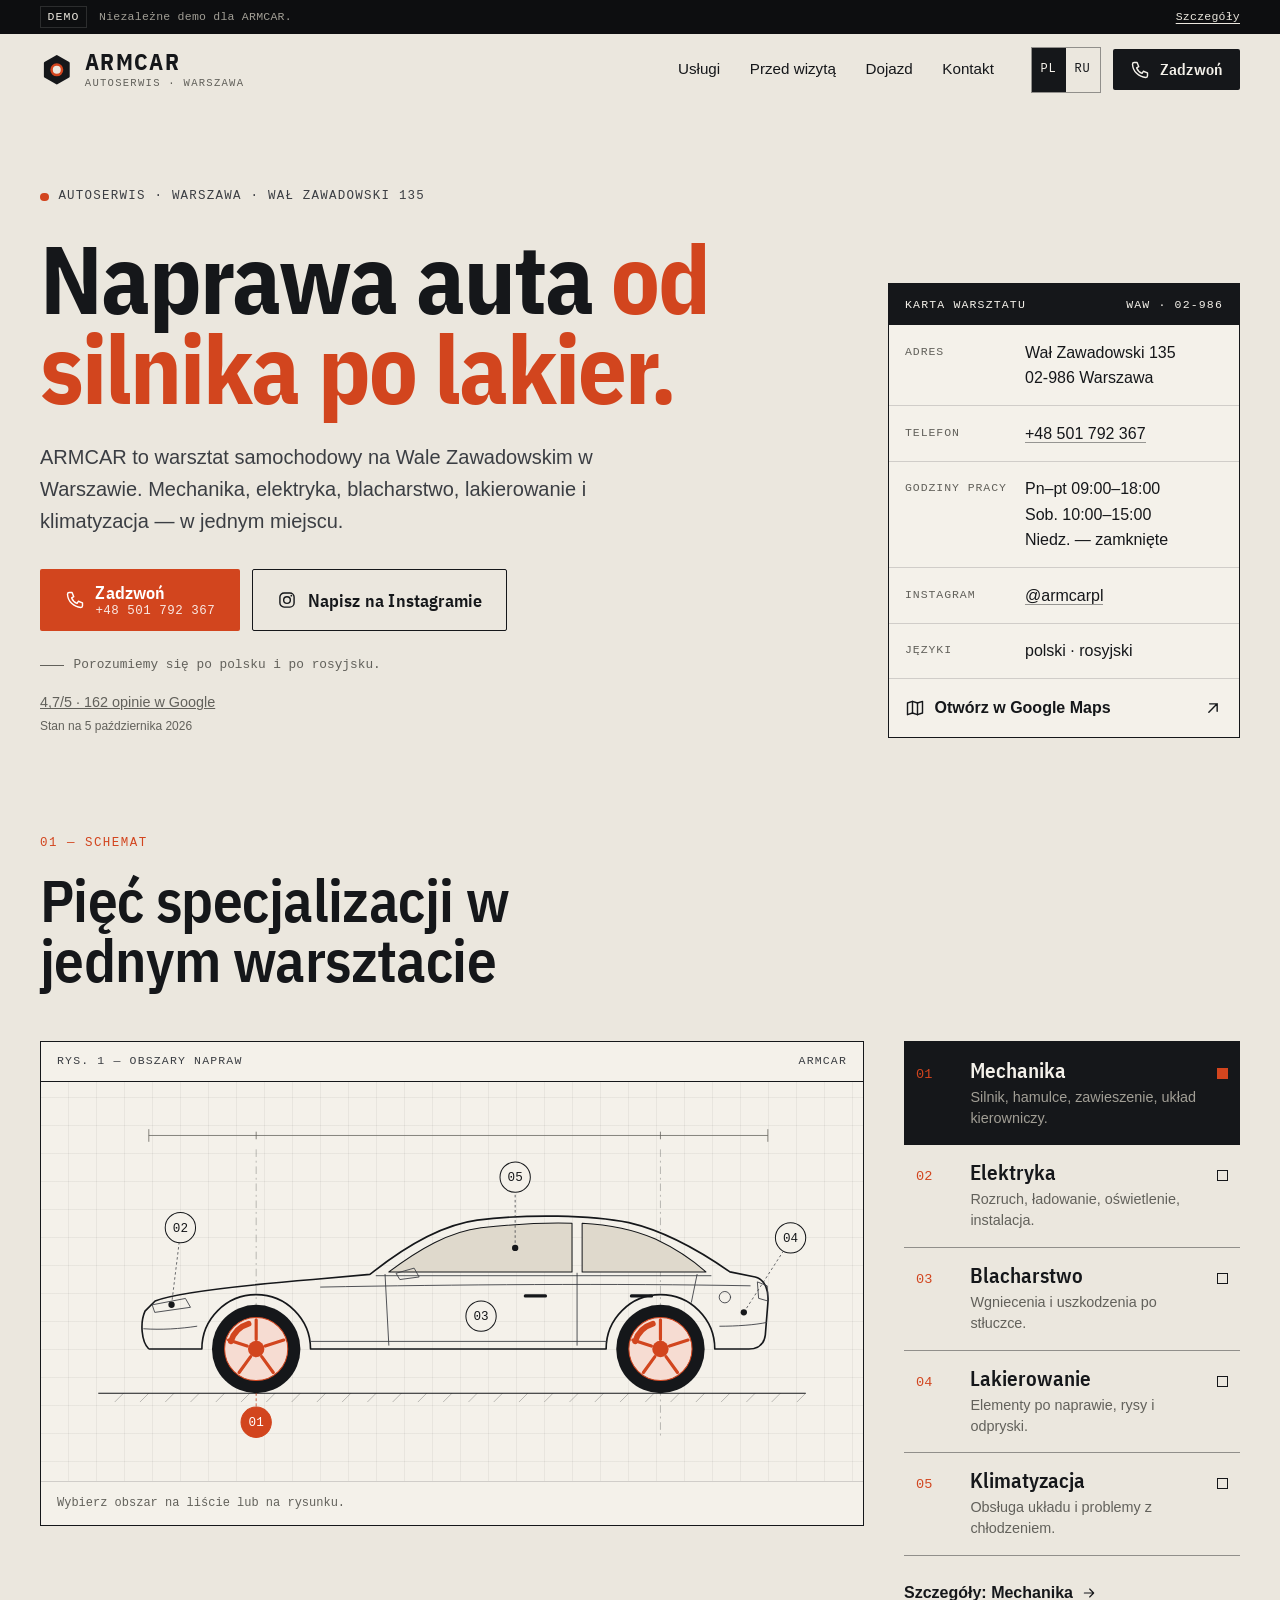
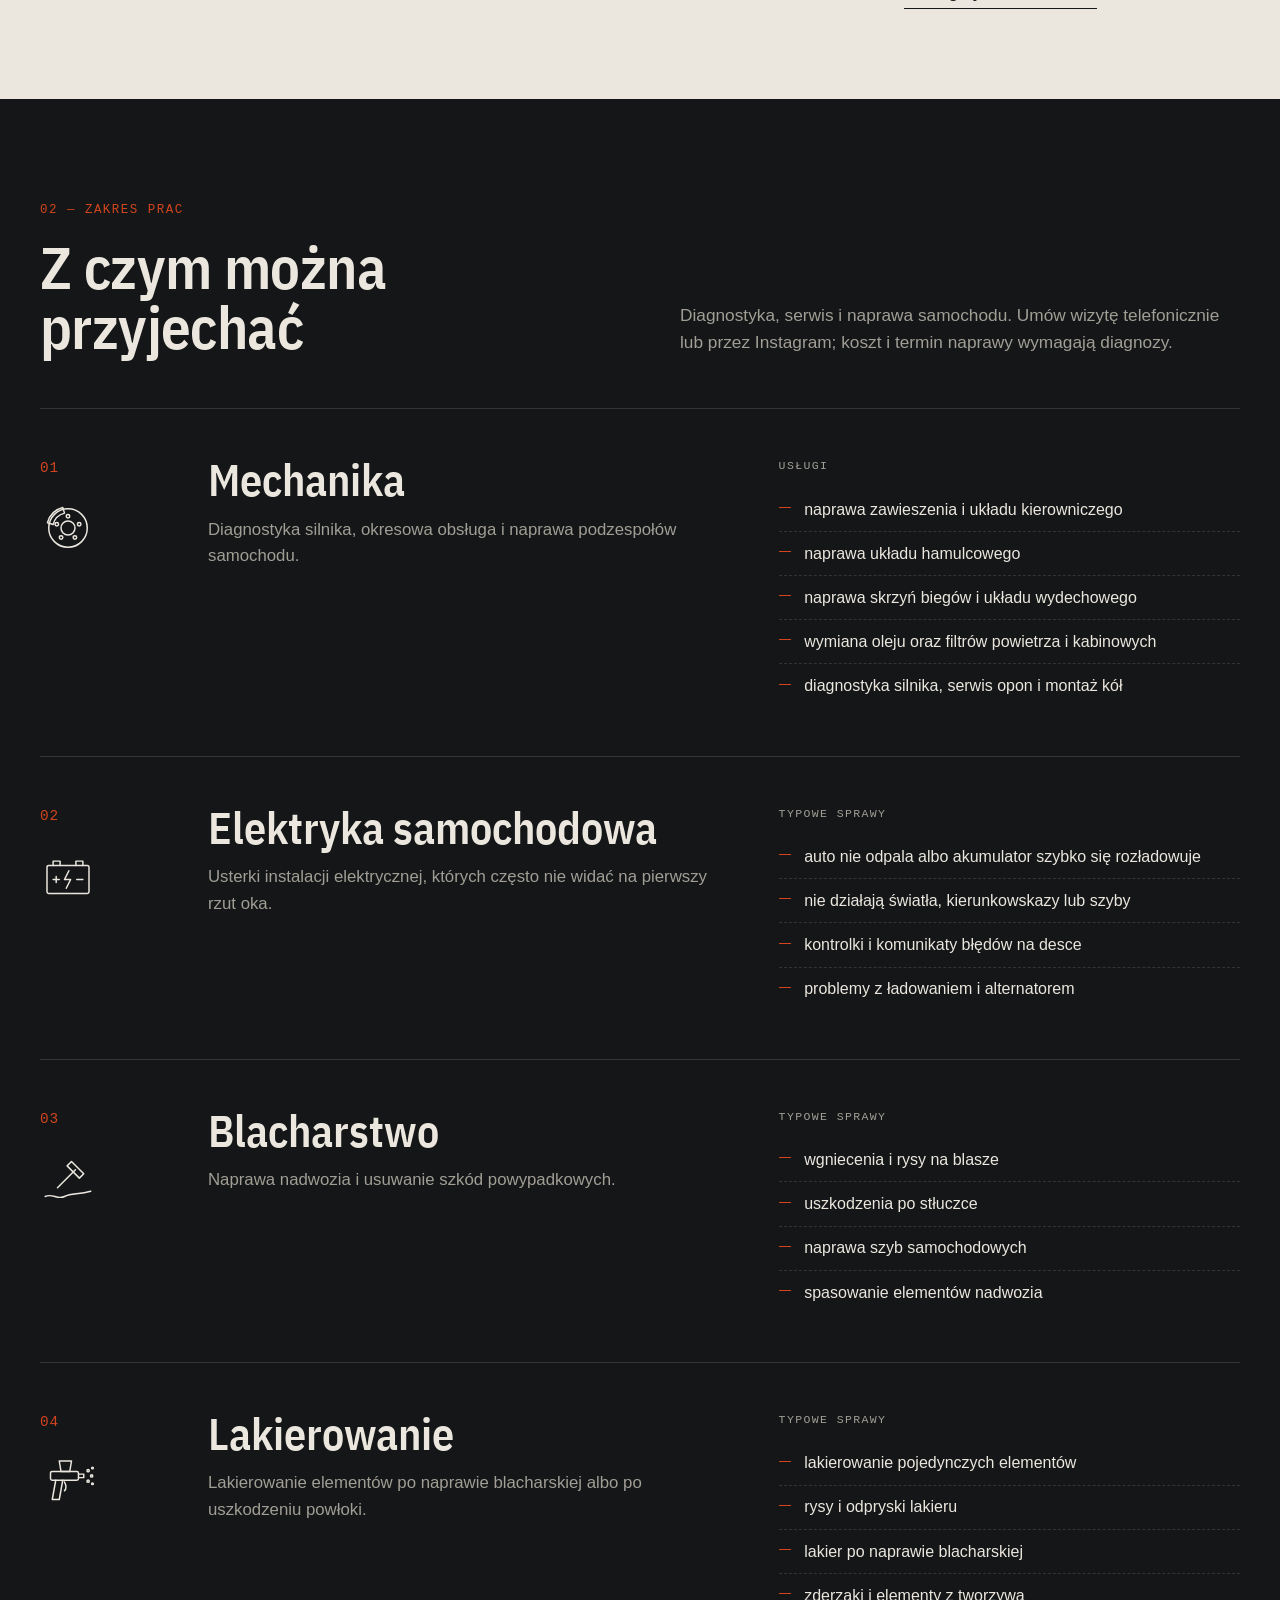
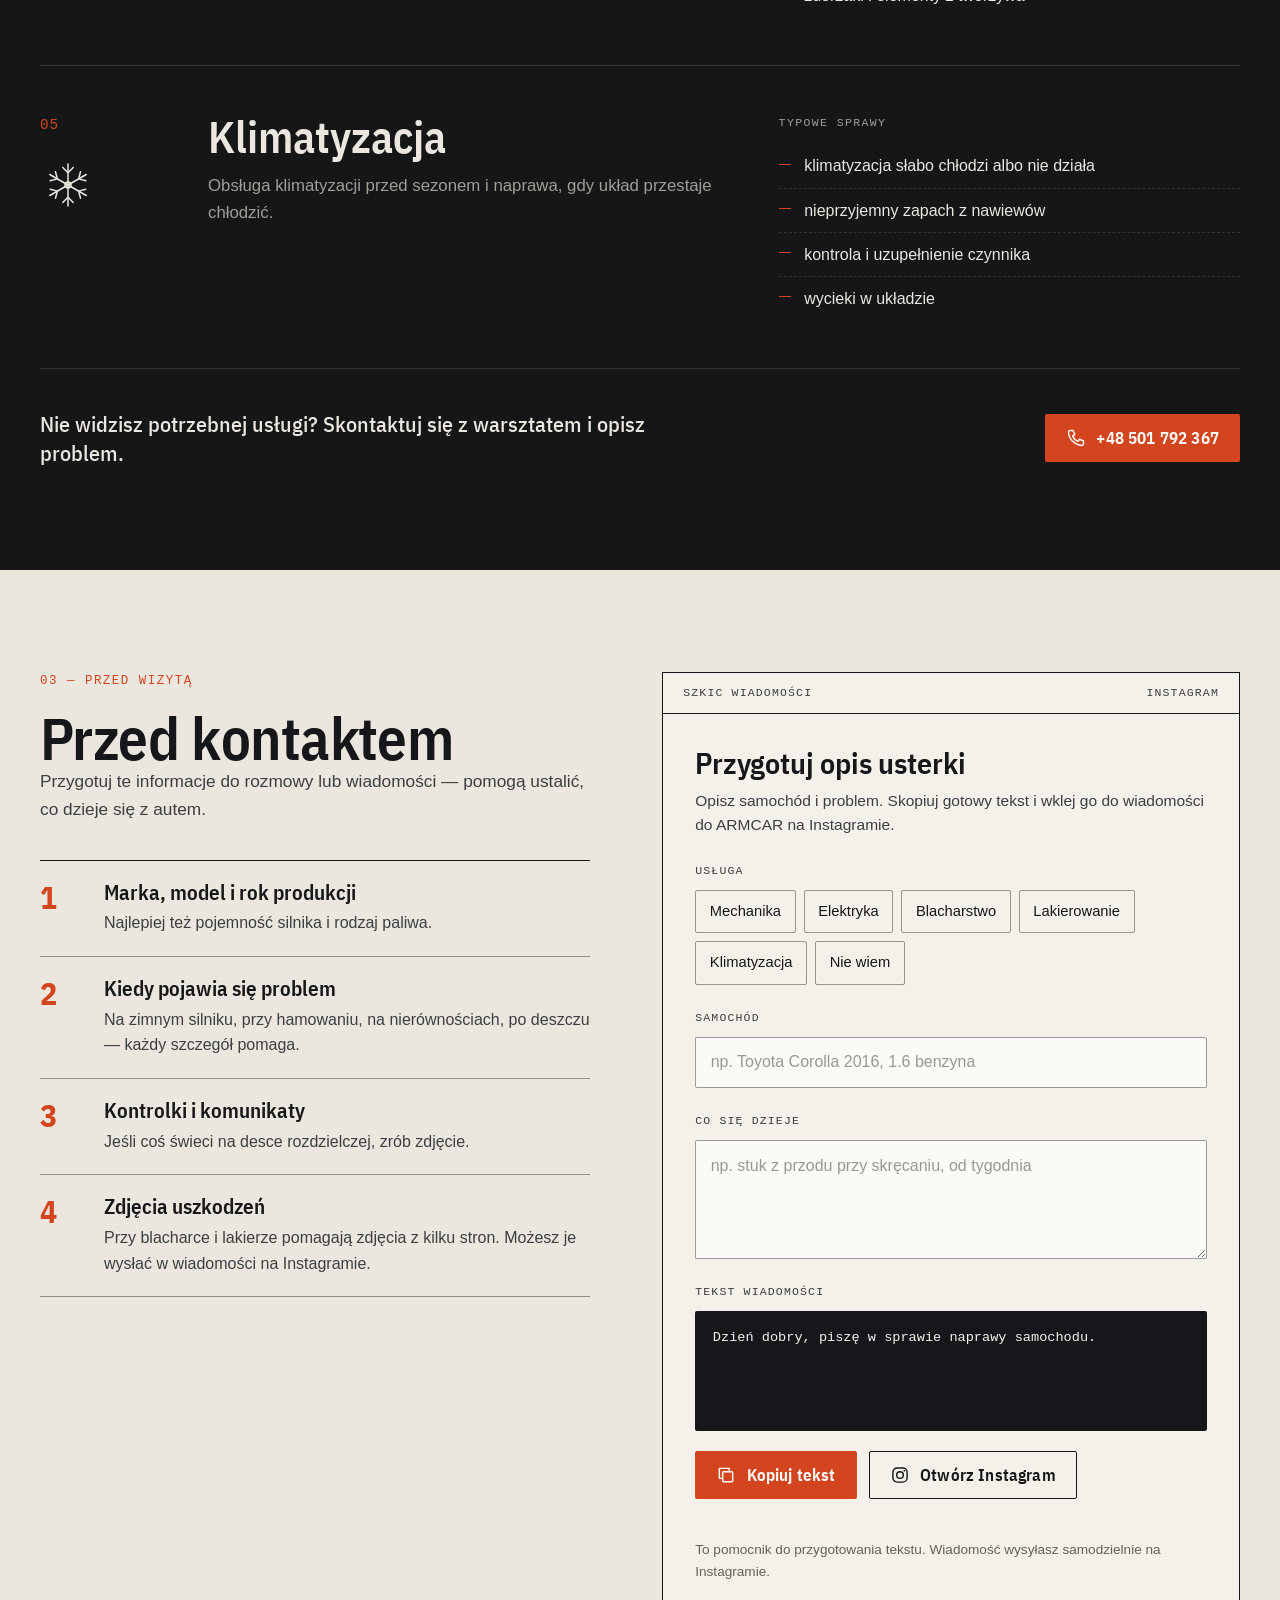
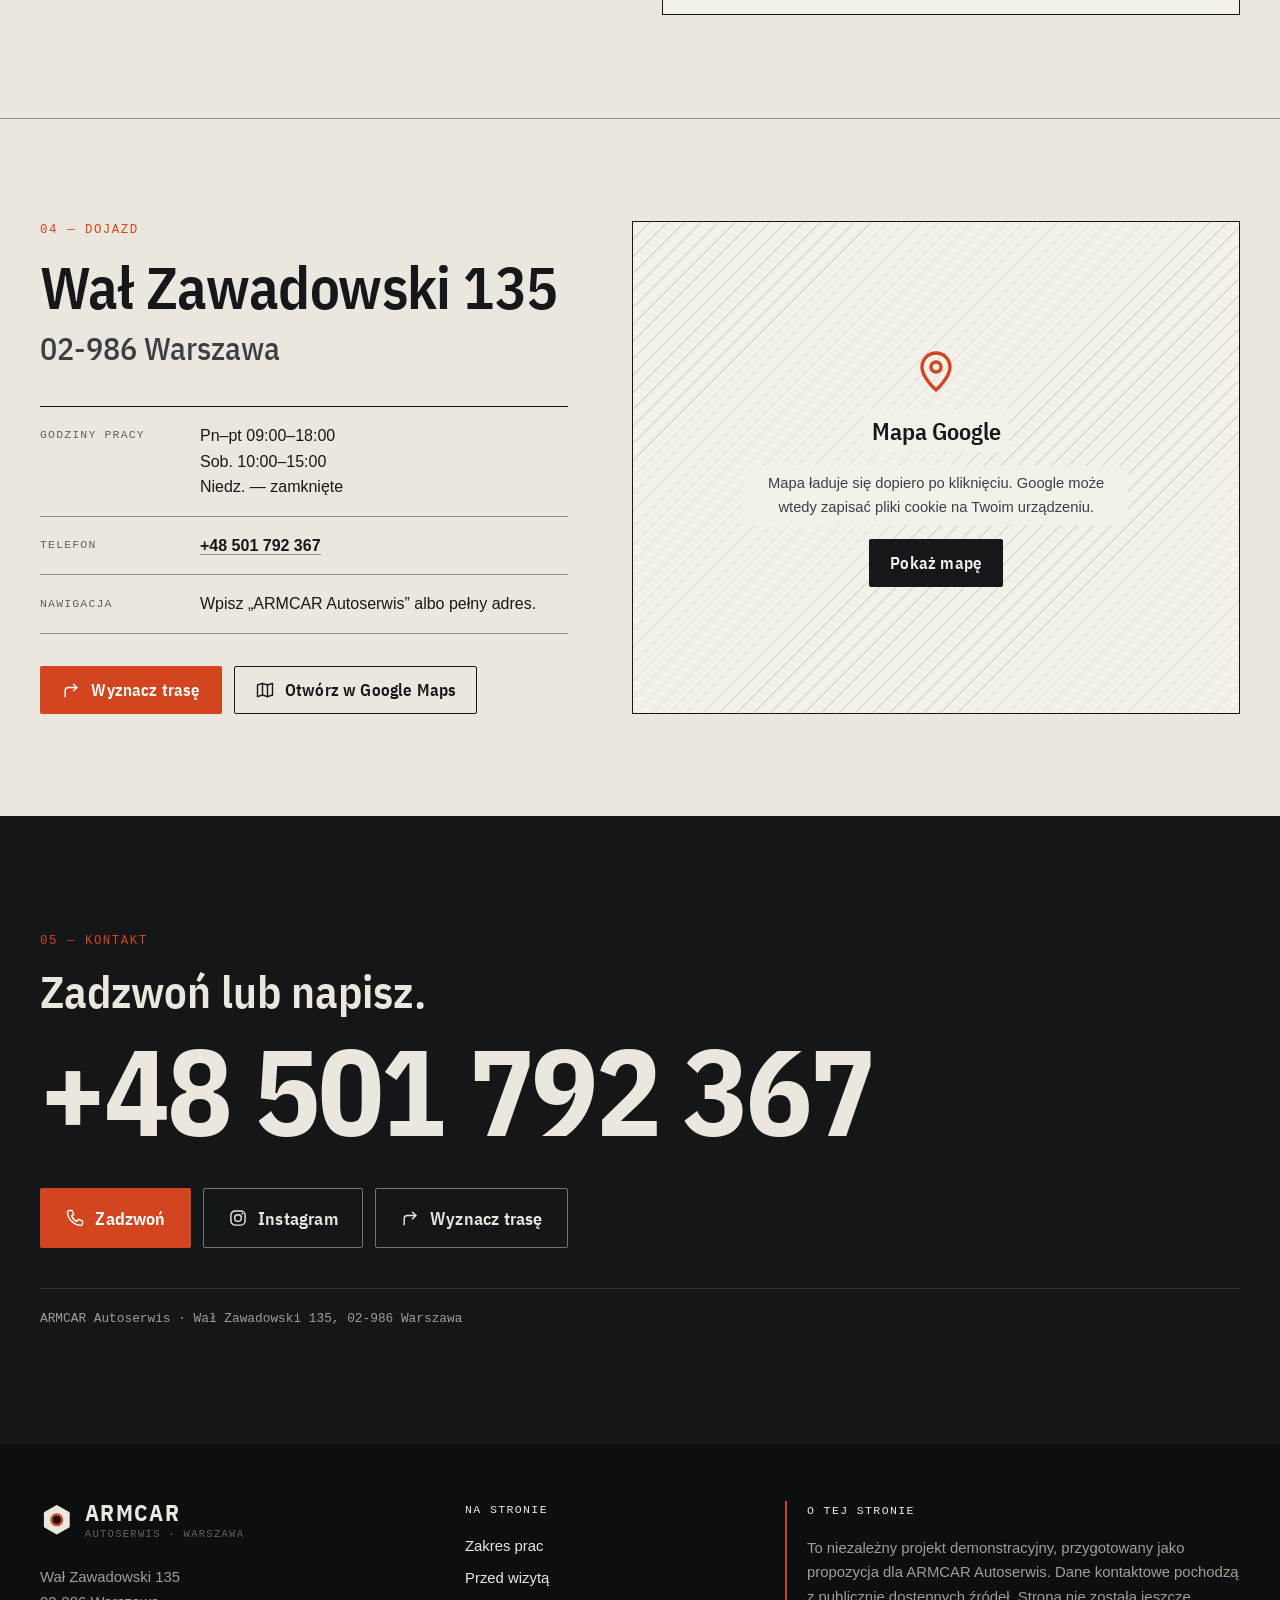
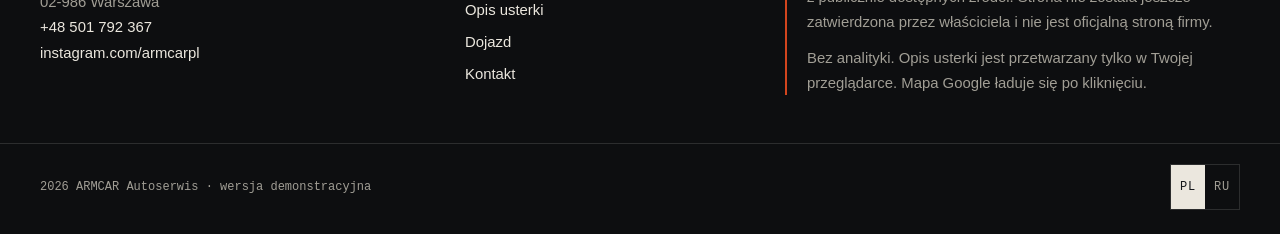
==== index.html @ 7ff4144e "Build reviewed Polish and Russian ARMCAR demo" ====
<!doctype html>
<html lang="pl">
<head>
  <meta charset="utf-8">
  <meta name="viewport" content="width=device-width, initial-scale=1, viewport-fit=cover">
  <title>ARMCAR Autoserwis Warszawa — mechanika, elektryka, blacharstwo, lakierowanie, klimatyzacja</title>
  <meta name="description" content="ARMCAR Autoserwis, Wał Zawadowski 135, 02-986 Warszawa. Mechanika, elektryka samochodowa, blacharstwo, lakierowanie i klimatyzacja. Tel. +48 501 792 367.">
  <meta name="robots" content="noindex, nofollow">
  <meta name="theme-color" content="#141618">
  <meta property="og:type" content="website">
  <meta property="og:locale" content="pl_PL">
  <meta property="og:locale:alternate" content="ru_RU">
  <meta property="og:title" content="ARMCAR Autoserwis — Warszawa, Wał Zawadowski 135">
  <meta property="og:description" content="Mechanika, elektryka, blacharstwo, lakierowanie i klimatyzacja w jednym warsztacie.">
  <link rel="icon" href="assets/img/favicon.svg" type="image/svg+xml">
  <link rel="stylesheet" href="assets/css/fonts.css">
  <link rel="stylesheet" href="assets/css/styles.css">
  <script type="application/ld+json">
  {
    "@context": "https://schema.org",
    "@type": "AutoRepair",
    "name": "ARMCAR Autoserwis",
    "telephone": "+48501792367",
    "address": {
        "@type": "PostalAddress",
        "streetAddress": "Wał Zawadowski 135",
        "postalCode": "02-986",
        "addressLocality": "Warszawa",
        "addressCountry": "PL"
    },
    "hasMap": "https://www.google.com/maps/search/?api=1&query=ARMCAR%20Autoserwis&query_place_id=ChIJrZZSLTnTHkcRetHvms2TYNY",
    "sameAs": [
        "https://www.instagram.com/armcarpl/"
    ],
    "openingHoursSpecification": [
        {
            "@type": "OpeningHoursSpecification",
            "dayOfWeek": [
                "Monday",
                "Tuesday",
                "Wednesday",
                "Thursday",
                "Friday"
            ],
            "opens": "09:00",
            "closes": "18:00"
        },
        {
            "@type": "OpeningHoursSpecification",
            "dayOfWeek": "Saturday",
            "opens": "10:00",
            "closes": "15:00"
        }
    ],
    "geo": {
        "@type": "GeoCoordinates",
        "latitude": 52.1804756,
        "longitude": 21.1117846
    }
}
  </script>
  <script src="assets/js/main.js" defer></script>
</head>
<body>
  <svg class="sprite" aria-hidden="true" focusable="false" xmlns="http://www.w3.org/2000/svg">
    <symbol id="i-phone" viewBox="0 0 24 24"><path d="M5 3h3.5l2 5-2.5 1.5a11 11 0 0 0 6.5 6.5l1.5-2.5 5 2V19a2 2 0 0 1-2 2A17 17 0 0 1 3 5a2 2 0 0 1 2-2z"/></symbol>
    <symbol id="i-route" viewBox="0 0 24 24"><path d="M5 20v-7a4 4 0 0 1 4-4h10"/><path d="M15 5l4 4-4 4"/></symbol>
    <symbol id="i-pin" viewBox="0 0 24 24"><path d="M12 21s-7-6.2-7-11.5a7 7 0 0 1 14 0C19 14.8 12 21 12 21z"/><circle cx="12" cy="9.5" r="2.5"/></symbol>
    <symbol id="i-map" viewBox="0 0 24 24"><path d="M9 4 3 6v14l6-2 6 2 6-2V4l-6 2-6-2z"/><path d="M9 4v14M15 6v14"/></symbol>
    <symbol id="i-instagram" viewBox="0 0 24 24"><rect x="3.5" y="3.5" width="17" height="17" rx="5"/><circle cx="12" cy="12" r="4"/><circle cx="17.2" cy="6.8" r="1.1" fill="currentColor" stroke="none"/></symbol>
    <symbol id="i-message" viewBox="0 0 24 24"><path d="M4 5h16v11H9l-5 4z"/></symbol>
    <symbol id="i-copy" viewBox="0 0 24 24"><rect x="8" y="8" width="12" height="12" rx="1"/><path d="M16 8V4H4v12h4"/></symbol>
    <symbol id="i-arrow" viewBox="0 0 24 24"><path d="M5 12h14M13 6l6 6-6 6"/></symbol>
    <symbol id="i-external" viewBox="0 0 24 24"><path d="M7 17 17 7M8 7h9v9"/></symbol>
    <symbol id="i-menu" viewBox="0 0 24 24"><path d="M4 7h16M4 12h16M4 17h16"/></symbol>
    <symbol id="i-close" viewBox="0 0 24 24"><path d="M6 6l12 12M18 6 6 18"/></symbol>
    <symbol id="s-mech" viewBox="0 0 64 64"><circle cx="32" cy="32" r="22"/><circle cx="32" cy="32" r="8"/><circle cx="32" cy="18.5" r="2"/><circle cx="44.8" cy="27.8" r="2"/><circle cx="39.9" cy="42.9" r="2"/><circle cx="24.1" cy="42.9" r="2"/><circle cx="19.2" cy="27.8" r="2"/><path d="M8.5 26A24.5 24.5 0 0 1 26 8.5L28 15A18 18 0 0 0 15 28Z"/></symbol>
    <symbol id="s-elec" viewBox="0 0 64 64"><rect x="8" y="20" width="48" height="32" rx="2"/><path d="M15 20v-5h8v5M41 20v-5h8v5"/><path d="M15 36h7M18.5 32.5v7M42 36h7"/><path d="M33 26l-5 10h7l-5 10"/></symbol>
    <symbol id="s-body" viewBox="0 0 64 64"><path d="M6 52c8-4 14 4 22 0s16-2 30-6"/><path d="M36 12l14 14-5 5-14-14z"/><path d="M40.5 21.5 20 42"/></symbol>
    <symbol id="s-paint" viewBox="0 0 64 64"><path d="M22 8h14l-2 12H24z"/><rect x="12" y="20" width="32" height="10" rx="2"/><path d="M44 23h6v4h-6"/><path d="M18 30l-4 22h8l4-22"/><path d="M28 32c2 4 2 8 0 10"/><circle cx="55" cy="19" r="1.3"/><circle cx="59" cy="25" r="1.3"/><circle cx="55" cy="31" r="1.3"/><circle cx="60" cy="16" r="1"/><circle cx="60" cy="34" r="1"/></symbol>
    <symbol id="s-ac" viewBox="0 0 64 64"><path d="M32 8v48M11.2 20l41.6 24M11.2 44l41.6-24"/><path d="M26 12l6 6 6-6M26 52l6-6 6 6"/><path d="M17.7 16.8 19.9 25l-8.2 2.2M46.3 47.2 44.1 39l8.2-2.2M46.3 16.8 44.1 25l8.2 2.2M17.7 47.2 19.9 39l-8.2-2.2"/><circle cx="32" cy="32" r="3.5"/></symbol>
  </svg>

  <a class="skip-link" href="#main">Przejdź do treści</a>

  <div class="demo-bar">
    <div class="container demo-bar__inner">
      <span class="demo-bar__tag">Demo</span>
      <p class="demo-bar__text">Niezależne demo dla ARMCAR.</p>
      <a href="#o-stronie">Szczegóły</a>
    </div>
  </div>

  <header class="site-header" data-header>
    <div class="container site-header__inner">
      <a class="brand" href="#top" aria-label="ARMCAR Autoserwis — początek strony">
        <svg class="brand__mark" viewBox="0 0 32 32" aria-hidden="true"><polygon class="brand__nut" points="16,3 27.3,9.5 27.3,22.5 16,29 4.7,22.5 4.7,9.5"/><circle class="brand__hole" cx="16" cy="16" r="5"/></svg>
        <span class="brand__text">
          <span class="brand__name">ARMCAR</span>
          <span class="brand__sub">Autoserwis · Warszawa</span>
        </span>
      </a>

      <nav class="site-nav" id="site-nav" aria-label="Główna nawigacja" data-menu>
        <ul class="site-nav__list">
          <li><a href="#uslugi">Usługi</a></li>
          <li><a href="#przed-wizyta">Przed wizytą</a></li>
          <li><a href="#dojazd">Dojazd</a></li>
          <li><a href="#kontakt">Kontakt</a></li>
        </ul>
      </nav>

      <div class="site-header__actions">
        <div class="lang" aria-label="Język strony">
          <a href="index.html" lang="pl" aria-current="true">PL</a>
          <a href="ru/index.html" lang="ru" hreflang="ru">RU</a>
        </div>
        <a class="button button--dark button--compact site-header__call" href="tel:+48501792367">
          <svg class="icon" aria-hidden="true"><use href="#i-phone"/></svg>
          Zadzwoń
        </a>
        <button class="menu-toggle" type="button" aria-expanded="false" aria-controls="site-nav" data-menu-toggle>
          <span class="visually-hidden">Menu</span>
          <svg class="icon icon--open" aria-hidden="true"><use href="#i-menu"/></svg>
          <svg class="icon icon--close" aria-hidden="true"><use href="#i-close"/></svg>
        </button>
      </div>
    </div>
  </header>

  <main id="main">
    <section class="hero" id="top" aria-labelledby="hero-title">
      <div class="container hero__grid">
        <div class="hero__intro">
          <p class="eyebrow"><span class="eyebrow__dot"></span>Autoserwis · Warszawa · Wał Zawadowski 135</p>
          <h1 class="hero__title" id="hero-title">Naprawa auta <span class="hero__accent">od silnika po lakier.</span></h1>
          <p class="hero__lead">ARMCAR to warsztat samochodowy na Wale Zawadowskim w Warszawie. Mechanika, elektryka, blacharstwo, lakierowanie i klimatyzacja — w jednym miejscu.</p>
          <div class="hero__actions">
            <a class="button button--primary button--large" href="tel:+48501792367">
              <svg class="icon" aria-hidden="true"><use href="#i-phone"/></svg>
              <span class="button__stack"><span>Zadzwoń</span><span class="button__meta">+48 501 792 367</span></span>
            </a>
            <a class="button button--ghost button--large" href="https://www.instagram.com/armcarpl/" target="_blank" rel="noopener">
              <svg class="icon" aria-hidden="true"><use href="#i-instagram"/></svg>
              Napisz na Instagramie
            </a>
          </div>
          <p class="hero__note">Porozumiemy się po polsku i po rosyjsku.</p>
          <p class="hero__rating"><a href="https://www.google.com/maps/search/?api=1&amp;query=ARMCAR%20Autoserwis&amp;query_place_id=ChIJrZZSLTnTHkcRetHvms2TYNY" target="_blank" rel="noopener">4,7/5 · 162 opinie w Google</a><br><small>Stan na 5 października 2026</small></p>
        </div>

        <aside class="job-card" aria-label="Dane kontaktowe warsztatu">
          <div class="job-card__head"><span>Karta warsztatu</span><span>WAW · 02-986</span></div>
          <dl>
            <div class="job-card__row"><dt>Adres</dt><dd>Wał Zawadowski 135<br>02-986 Warszawa</dd></div>
            <div class="job-card__row"><dt>Telefon</dt><dd><a href="tel:+48501792367">+48 501 792 367</a></dd></div>
            <div class="job-card__row"><dt>Godziny pracy</dt><dd>Pn–pt 09:00–18:00<br>Sob. 10:00–15:00<br>Niedz. — zamknięte</dd></div>
            <div class="job-card__row"><dt>Instagram</dt><dd><a href="https://www.instagram.com/armcarpl/" target="_blank" rel="noopener">@armcarpl</a></dd></div>
            <div class="job-card__row"><dt>Języki</dt><dd>polski · rosyjski</dd></div>
          </dl>
          <a class="job-card__link" href="https://www.google.com/maps/search/?api=1&amp;query=ARMCAR%20Autoserwis&amp;query_place_id=ChIJrZZSLTnTHkcRetHvms2TYNY" target="_blank" rel="noopener">
            <svg class="icon" aria-hidden="true"><use href="#i-map"/></svg>
            Otwórz w Google Maps
            <svg class="icon" aria-hidden="true"><use href="#i-external"/></svg>
          </a>
        </aside>
      </div>
    </section>

    <section class="diagram" id="schemat" aria-labelledby="diagram-title" data-diagram>
      <div class="container">
        <div class="section-head">
          <p class="section-label">01 — Schemat</p>
          <h2 class="section-title" id="diagram-title">Pięć specjalizacji w jednym warsztacie</h2>
        </div>

        <div class="diagram__grid">
          <figure class="diagram__figure">
            <div class="diagram__bar"><span>Rys. 1 — obszary napraw</span><span>ARMCAR</span></div>
            <div class="diagram__canvas">
              <svg class="car" viewBox="0 0 1200 530" role="img" aria-labelledby="car-title car-desc" xmlns="http://www.w3.org/2000/svg">
                <title id="car-title">Schemat samochodu</title>
                <desc id="car-desc">Rysunek techniczny auta z zaznaczonymi obszarami: mechanika, elektryka, blacharstwo, lakierowanie i klimatyzacja.</desc>
                <g aria-hidden="true">
                  <path class="car__dim" d="M120 34H1100M120 24V44M1100 24V44M290 28V40M930 28V40"/>
                  <path class="car__axis" d="M290 56V512M930 56V512"/>
                  <path class="car__ground" d="M40 442H1160"/>
                  <path class="car__hatch" d="M80 442l-14 14M120 442l-14 14M160 442l-14 14M200 442l-14 14M240 442l-14 14M280 442l-14 14M320 442l-14 14M360 442l-14 14M400 442l-14 14M440 442l-14 14M480 442l-14 14M520 442l-14 14M560 442l-14 14M600 442l-14 14M640 442l-14 14M680 442l-14 14M720 442l-14 14M760 442l-14 14M800 442l-14 14M840 442l-14 14M880 442l-14 14M920 442l-14 14M960 442l-14 14M1000 442l-14 14M1040 442l-14 14M1080 442l-14 14M1120 442l-14 14M1160 442l-14 14"/>

                  <path class="car__zone" data-zone="2" d="M120 372C108 360 106 330 114 312L130 296C160 284 260 272 380 262L470 254L494 254L500 366L376 372A86 86 0 0 0 204 372Z"/>
                  <path class="car__zone" data-zone="3" d="M494 254L984 254L978 300A86 86 0 0 0 846 354L844 366L500 366Z"/>
                  <path class="car__zone" data-zone="4" d="M984 254L1040 250L1080 258C1096 262 1102 280 1100 300L1096 350C1094 364 1086 372 1070 372L1016 372A86 86 0 0 0 978 300Z"/>
                  <g class="car__zone" data-zone="5">
                    <path class="car__glass" d="M500 250C548 214 596 186 646 180C700 174 752 172 790 173L790 250Z"/>
                    <path class="car__glass" d="M806 173C846 175 890 184 922 198C956 214 984 234 1002 250L806 250Z"/>
                  </g>

                  <path class="car__body" pathLength="1" d="M120 372C108 360 106 330 114 312L130 296C160 284 260 272 380 262L470 254C520 214 580 176 640 168C720 158 820 160 880 172C940 186 1000 222 1040 250L1080 258C1096 262 1102 280 1100 300L1096 350C1094 364 1086 372 1070 372L1016 372A86 86 0 0 0 844 372L376 372A86 86 0 0 0 204 372Z"/>
                  <path class="car__detail" d="M494 254L500 366M798 252V366M988 254L979 298M392 274C600 270 860 268 1072 272M480 256H1010M376 360H844M112 340C140 342 170 340 196 336M1098 330C1080 334 1050 336 1024 336M126 302L178 292L186 306L130 314ZM1084 266L1099 272L1100 296L1086 292ZM512 252L540 244L548 258L518 262Z"/>
                  <circle class="car__detail" cx="1032" cy="290" r="9"/>
                  <path class="car__handle" d="M716 288H748M884 288H916"/>

                  <g class="car__wheels" data-zone="1">
                    <g transform="translate(290 372)">
                      <circle class="car__tire" r="70"/>
                      <circle class="car__rim" r="50"/>
                      <path class="car__caliper" d="M-40 -12A42 42 0 0 1 -12 -40"/>
                      <path class="car__spokes" d="M0 -15V-46M14.3 -4.6L43.7 -14.2M8.8 12.1L27 37.2M-8.8 12.1L-27 37.2M-14.3 -4.6L-43.7 -14.2"/>
                      <circle class="car__hub" r="13"/>
                    </g>
                    <g transform="translate(930 372)">
                      <circle class="car__tire" r="70"/>
                      <circle class="car__rim" r="50"/>
                      <path class="car__caliper" d="M-40 -12A42 42 0 0 1 -12 -40"/>
                      <path class="car__spokes" d="M0 -15V-46M14.3 -4.6L43.7 -14.2M8.8 12.1L27 37.2M-8.8 12.1L-27 37.2M-14.3 -4.6L-43.7 -14.2"/>
                      <circle class="car__hub" r="13"/>
                    </g>
                  </g>

                  <g class="car__marker" data-zone="1">
                    <path class="car__leader" d="M290 442V464"/>
                    <circle class="car__tag" cx="290" cy="488" r="24"/>
                    <text class="car__tag-text" x="290" y="489" text-anchor="middle" dominant-baseline="middle">01</text>
                  </g>
                  <g class="car__marker" data-zone="2">
                    <path class="car__leader" d="M156 302L168 204"/>
                    <circle class="car__target" cx="156" cy="302" r="5"/>
                    <circle class="car__tag" cx="170" cy="180" r="24"/>
                    <text class="car__tag-text" x="170" y="181" text-anchor="middle" dominant-baseline="middle">02</text>
                  </g>
                  <g class="car__marker" data-zone="3">
                    <circle class="car__tag" cx="646" cy="320" r="24"/>
                    <text class="car__tag-text" x="646" y="321" text-anchor="middle" dominant-baseline="middle">03</text>
                  </g>
                  <g class="car__marker" data-zone="4">
                    <path class="car__leader" d="M1062 314L1124 218"/>
                    <circle class="car__target" cx="1062" cy="314" r="5"/>
                    <circle class="car__tag" cx="1136" cy="196" r="24"/>
                    <text class="car__tag-text" x="1136" y="197" text-anchor="middle" dominant-baseline="middle">04</text>
                  </g>
                  <g class="car__marker" data-zone="5">
                    <path class="car__leader" d="M700 212V124"/>
                    <circle class="car__target" cx="700" cy="212" r="5"/>
                    <circle class="car__tag" cx="700" cy="100" r="24"/>
                    <text class="car__tag-text" x="700" y="101" text-anchor="middle" dominant-baseline="middle">05</text>
                  </g>
                </g>
              </svg>
            </div>
            <figcaption class="diagram__caption">Wybierz obszar na liście lub na rysunku.</figcaption>
          </figure>

          <div class="diagram__side">
            <ul class="legend">
              <li>
                <button class="legend__button" type="button" data-zone-button="1" data-service-id="mechanika" aria-pressed="false">
                  <span class="legend__num">01</span>
                  <span><span class="legend__title">Mechanika</span><span class="legend__desc">Silnik, hamulce, zawieszenie, układ kierowniczy.</span></span>
                  <span class="legend__mark" aria-hidden="true"></span>
                </button>
              </li>
              <li>
                <button class="legend__button" type="button" data-zone-button="2" data-service-id="elektryka" aria-pressed="false">
                  <span class="legend__num">02</span>
                  <span><span class="legend__title">Elektryka</span><span class="legend__desc">Rozruch, ładowanie, oświetlenie, instalacja.</span></span>
                  <span class="legend__mark" aria-hidden="true"></span>
                </button>
              </li>
              <li>
                <button class="legend__button" type="button" data-zone-button="3" data-service-id="blacharstwo" aria-pressed="false">
                  <span class="legend__num">03</span>
                  <span><span class="legend__title">Blacharstwo</span><span class="legend__desc">Wgniecenia i uszkodzenia po stłuczce.</span></span>
                  <span class="legend__mark" aria-hidden="true"></span>
                </button>
              </li>
              <li>
                <button class="legend__button" type="button" data-zone-button="4" data-service-id="lakierowanie" aria-pressed="false">
                  <span class="legend__num">04</span>
                  <span><span class="legend__title">Lakierowanie</span><span class="legend__desc">Elementy po naprawie, rysy i odpryski.</span></span>
                  <span class="legend__mark" aria-hidden="true"></span>
                </button>
              </li>
              <li>
                <button class="legend__button" type="button" data-zone-button="5" data-service-id="klimatyzacja" aria-pressed="false">
                  <span class="legend__num">05</span>
                  <span><span class="legend__title">Klimatyzacja</span><span class="legend__desc">Obsługa układu i problemy z chłodzeniem.</span></span>
                  <span class="legend__mark" aria-hidden="true"></span>
                </button>
              </li>
            </ul>
            <p class="diagram__more"><a class="text-link" data-service-link href="#mechanika"><span data-service-label>Szczegóły: mechanika</span><svg class="icon" aria-hidden="true"><use href="#i-arrow"/></svg></a></p>
          </div>
        </div>
      </div>
    </section>

    <section class="services" id="uslugi" aria-labelledby="services-title">
      <div class="container">
        <div class="section-head section-head--split">
          <div>
            <p class="section-label">02 — Zakres prac</p>
            <h2 class="section-title" id="services-title">Z czym można przyjechać</h2>
          </div>
          <p class="section-intro">Diagnostyka, serwis i naprawa samochodu. Umów wizytę telefonicznie lub przez Instagram; koszt i termin naprawy wymagają diagnozy.</p>
        </div>

        <div class="service-list">
          <article class="service" id="mechanika">
            <div class="service__index">
              <span class="service__num">01</span>
              <svg class="icon icon--service" aria-hidden="true"><use href="#s-mech"/></svg>
            </div>
            <div class="service__main">
              <h3 class="service__title">Mechanika</h3>
              <p>Diagnostyka silnika, okresowa obsługa i naprawa podzespołów samochodu.</p>
            </div>
            <div class="service__scope">
              <h4 class="service__label">Usługi</h4>
              <ul class="service__items">
                <li>naprawa zawieszenia i układu kierowniczego</li>
                <li>naprawa układu hamulcowego</li>
                <li>naprawa skrzyń biegów i układu wydechowego</li>
                <li>wymiana oleju oraz filtrów powietrza i kabinowych</li>
                <li>diagnostyka silnika, serwis opon i montaż kół</li>
              </ul>
            </div>
          </article>

          <article class="service" id="elektryka">
            <div class="service__index">
              <span class="service__num">02</span>
              <svg class="icon icon--service" aria-hidden="true"><use href="#s-elec"/></svg>
            </div>
            <div class="service__main">
              <h3 class="service__title">Elektryka samochodowa</h3>
              <p>Usterki instalacji elektrycznej, których często nie widać na pierwszy rzut oka.</p>
            </div>
            <div class="service__scope">
              <h4 class="service__label">Typowe sprawy</h4>
              <ul class="service__items">
                <li>auto nie odpala albo akumulator szybko się rozładowuje</li>
                <li>nie działają światła, kierunkowskazy lub szyby</li>
                <li>kontrolki i komunikaty błędów na desce</li>
                <li>problemy z ładowaniem i alternatorem</li>
              </ul>
            </div>
          </article>

          <article class="service" id="blacharstwo">
            <div class="service__index">
              <span class="service__num">03</span>
              <svg class="icon icon--service" aria-hidden="true"><use href="#s-body"/></svg>
            </div>
            <div class="service__main">
              <h3 class="service__title">Blacharstwo</h3>
              <p>Naprawa nadwozia i usuwanie szkód powypadkowych.</p>
            </div>
            <div class="service__scope">
              <h4 class="service__label">Typowe sprawy</h4>
              <ul class="service__items">
                <li>wgniecenia i rysy na blasze</li>
                <li>uszkodzenia po stłuczce</li>
                <li>naprawa szyb samochodowych</li>
                <li>spasowanie elementów nadwozia</li>
              </ul>
            </div>
          </article>

          <article class="service" id="lakierowanie">
            <div class="service__index">
              <span class="service__num">04</span>
              <svg class="icon icon--service" aria-hidden="true"><use href="#s-paint"/></svg>
            </div>
            <div class="service__main">
              <h3 class="service__title">Lakierowanie</h3>
              <p>Lakierowanie elementów po naprawie blacharskiej albo po uszkodzeniu powłoki.</p>
            </div>
            <div class="service__scope">
              <h4 class="service__label">Typowe sprawy</h4>
              <ul class="service__items">
                <li>lakierowanie pojedynczych elementów</li>
                <li>rysy i odpryski lakieru</li>
                <li>lakier po naprawie blacharskiej</li>
                <li>zderzaki i elementy z tworzywa</li>
              </ul>
            </div>
          </article>

          <article class="service" id="klimatyzacja">
            <div class="service__index">
              <span class="service__num">05</span>
              <svg class="icon icon--service" aria-hidden="true"><use href="#s-ac"/></svg>
            </div>
            <div class="service__main">
              <h3 class="service__title">Klimatyzacja</h3>
              <p>Obsługa klimatyzacji przed sezonem i naprawa, gdy układ przestaje chłodzić.</p>
            </div>
            <div class="service__scope">
              <h4 class="service__label">Typowe sprawy</h4>
              <ul class="service__items">
                <li>klimatyzacja słabo chłodzi albo nie działa</li>
                <li>nieprzyjemny zapach z nawiewów</li>
                <li>kontrola i uzupełnienie czynnika</li>
                <li>wycieki w układzie</li>
              </ul>
            </div>
          </article>
        </div>

        <div class="services__footer">
          <p>Nie widzisz potrzebnej usługi? Skontaktuj się z warsztatem i opisz problem.</p>
          <a class="button button--primary" href="tel:+48501792367">
            <svg class="icon" aria-hidden="true"><use href="#i-phone"/></svg>
            +48 501 792 367
          </a>
        </div>
      </div>
    </section>

    <section class="prep" id="przed-wizyta" aria-labelledby="prep-title">
      <div class="container prep__grid">
        <div class="prep__intro">
          <p class="section-label">03 — Przed wizytą</p>
          <h2 class="section-title" id="prep-title">Przed kontaktem</h2>
          <p class="section-intro">Przygotuj te informacje do rozmowy lub wiadomości — pomogą ustalić, co dzieje się z autem.</p>
          <ol class="checklist">
            <li class="checklist__item">
              <span class="checklist__num">1</span>
              <div><h3 class="checklist__title">Marka, model i rok produkcji</h3><p>Najlepiej też pojemność silnika i rodzaj paliwa.</p></div>
            </li>
            <li class="checklist__item">
              <span class="checklist__num">2</span>
              <div><h3 class="checklist__title">Kiedy pojawia się problem</h3><p>Na zimnym silniku, przy hamowaniu, na nierównościach, po deszczu — każdy szczegół pomaga.</p></div>
            </li>
            <li class="checklist__item">
              <span class="checklist__num">3</span>
              <div><h3 class="checklist__title">Kontrolki i komunikaty</h3><p>Jeśli coś świeci na desce rozdzielczej, zrób zdjęcie.</p></div>
            </li>
            <li class="checklist__item">
              <span class="checklist__num">4</span>
              <div><h3 class="checklist__title">Zdjęcia uszkodzeń</h3><p>Przy blacharce i lakierze pomagają zdjęcia z kilku stron. Możesz je wysłać w wiadomości na Instagramie.</p></div>
            </li>
          </ol>
        </div>

        <form class="builder" id="wiadomosc" aria-labelledby="builder-title" data-builder novalidate>
          <div class="builder__head"><span>Szkic wiadomości</span><span>Instagram</span></div>
          <div class="builder__body">
            <h3 class="builder__title" id="builder-title">Przygotuj opis usterki</h3>
            <p class="builder__text">Opisz samochód i problem. Skopiuj gotowy tekst i wklej go do wiadomości do ARMCAR na Instagramie.</p>

            <fieldset class="field">
              <legend class="field__label">Usługa</legend>
              <div class="chips">
                <label class="chip"><input class="chip__input" type="radio" name="area" value="Mechanika"><span class="chip__label">Mechanika</span></label>
                <label class="chip"><input class="chip__input" type="radio" name="area" value="Elektryka"><span class="chip__label">Elektryka</span></label>
                <label class="chip"><input class="chip__input" type="radio" name="area" value="Blacharstwo"><span class="chip__label">Blacharstwo</span></label>
                <label class="chip"><input class="chip__input" type="radio" name="area" value="Lakierowanie"><span class="chip__label">Lakierowanie</span></label>
                <label class="chip"><input class="chip__input" type="radio" name="area" value="Klimatyzacja"><span class="chip__label">Klimatyzacja</span></label>
                <label class="chip"><input class="chip__input" type="radio" name="area" value="Nie wiem"><span class="chip__label">Nie wiem</span></label>
              </div>
            </fieldset>

            <div class="field">
              <label class="field__label" for="car">Samochód</label>
              <input class="field__input" id="car" name="car" type="text" autocomplete="off" placeholder="np. Toyota Corolla 2016, 1.6 benzyna">
            </div>

            <div class="field">
              <label class="field__label" for="issue">Co się dzieje</label>
              <textarea class="field__input field__input--area" id="issue" name="issue" rows="4" placeholder="np. stuk z przodu przy skręcaniu, od tygodnia"></textarea>
            </div>

<div class="field" data-js-only>
              <p class="field__label" id="preview-label">Tekst wiadomości</p>
              <div class="builder__preview" data-preview aria-labelledby="preview-label"></div>
            </div>

            <div class="builder__actions">
              <button class="button button--primary" type="button" data-copy data-js-only>
                <svg class="icon" aria-hidden="true"><use href="#i-copy"/></svg>
                Kopiuj tekst
              </button>
              <a class="button button--ghost" href="https://www.instagram.com/armcarpl/" target="_blank" rel="noopener">
                <svg class="icon" aria-hidden="true"><use href="#i-instagram"/></svg>
                Otwórz Instagram
              </a>
            </div>
            <p class="builder__status" role="status" aria-live="polite" data-status></p>
            <p class="builder__disclaimer">To pomocnik do przygotowania tekstu. Wiadomość wysyłasz samodzielnie na Instagramie.</p>
          </div>
        </form>
      </div>
    </section>

    <section class="location" id="dojazd" aria-labelledby="location-title">
      <div class="container location__grid">
        <div class="location__info">
          <p class="section-label">04 — Dojazd</p>
          <h2 class="section-title" id="location-title">Wał Zawadowski 135</h2>
          <p class="location__city">02-986 Warszawa</p>
          <dl class="facts">
            <div class="facts__row"><dt>Godziny pracy</dt><dd>Pn–pt 09:00–18:00<br>Sob. 10:00–15:00<br>Niedz. — zamknięte</dd></div>
            <div class="facts__row"><dt>Telefon</dt><dd><a href="tel:+48501792367">+48 501 792 367</a></dd></div>
            <div class="facts__row"><dt>Nawigacja</dt><dd>Wpisz „ARMCAR Autoserwis” albo pełny adres.</dd></div>
          </dl>
          <div class="location__actions">
            <a class="button button--primary" href="https://www.google.com/maps/dir/?api=1&amp;destination=ARMCAR%20Autoserwis%2C%20Wa%C5%82%20Zawadowski%20135%2C%2002-986%20Warszawa&amp;destination_place_id=ChIJrZZSLTnTHkcRetHvms2TYNY" target="_blank" rel="noopener">
              <svg class="icon" aria-hidden="true"><use href="#i-route"/></svg>
              Wyznacz trasę
            </a>
            <a class="button button--ghost" href="https://www.google.com/maps/search/?api=1&amp;query=ARMCAR%20Autoserwis&amp;query_place_id=ChIJrZZSLTnTHkcRetHvms2TYNY" target="_blank" rel="noopener">
              <svg class="icon" aria-hidden="true"><use href="#i-map"/></svg>
              Otwórz w Google Maps
            </a>
          </div>
        </div>

        <div class="map" data-map data-map-src="https://maps.google.com/maps?q=ARMCAR%20Autoserwis%2C%20Wa%C5%82%20Zawadowski%20135%2C%2002-986%20Warszawa&amp;z=15&amp;output=embed">
          <div class="map__placeholder" data-map-placeholder>
            <svg class="icon map__pin" aria-hidden="true"><use href="#i-pin"/></svg>
            <p class="map__title">Mapa Google</p>
            <p class="map__text">Mapa ładuje się dopiero po kliknięciu. Google może wtedy zapisać pliki cookie na Twoim urządzeniu.</p>
            <button class="button button--dark" type="button" data-map-load data-js-only>Pokaż mapę</button>
          </div>
        </div>
      </div>
    </section>

    <section class="contact" id="kontakt" aria-labelledby="contact-title">
      <div class="container">
        <p class="section-label">05 — Kontakt</p>
        <h2 class="contact__title" id="contact-title">Zadzwoń lub napisz.</h2>
        <a class="contact__phone" href="tel:+48501792367">+48 501 792 367</a>
        <div class="contact__actions">
          <a class="button button--primary button--large" href="tel:+48501792367">
            <svg class="icon" aria-hidden="true"><use href="#i-phone"/></svg>
            Zadzwoń
          </a>
          <a class="button button--ghost-light button--large" href="https://www.instagram.com/armcarpl/" target="_blank" rel="noopener">
            <svg class="icon" aria-hidden="true"><use href="#i-instagram"/></svg>
            Instagram
          </a>
          <a class="button button--ghost-light button--large" href="https://www.google.com/maps/dir/?api=1&amp;destination=ARMCAR%20Autoserwis%2C%20Wa%C5%82%20Zawadowski%20135%2C%2002-986%20Warszawa&amp;destination_place_id=ChIJrZZSLTnTHkcRetHvms2TYNY" target="_blank" rel="noopener">
            <svg class="icon" aria-hidden="true"><use href="#i-route"/></svg>
            Wyznacz trasę
          </a>
        </div>
        <p class="contact__address">ARMCAR Autoserwis · Wał Zawadowski 135, 02-986 Warszawa</p>
      </div>
    </section>
  </main>

  <footer class="site-footer">
    <div class="container site-footer__grid">
      <div>
        <a class="brand" href="#top" aria-label="ARMCAR Autoserwis — początek strony">
          <svg class="brand__mark" viewBox="0 0 32 32" aria-hidden="true"><polygon class="brand__nut" points="16,3 27.3,9.5 27.3,22.5 16,29 4.7,22.5 4.7,9.5"/><circle class="brand__hole" cx="16" cy="16" r="5"/></svg>
          <span class="brand__text">
            <span class="brand__name">ARMCAR</span>
            <span class="brand__sub">Autoserwis · Warszawa</span>
          </span>
        </a>
        <address class="site-footer__address">
          Wał Zawadowski 135<br>
          02-986 Warszawa<br>
          <a href="tel:+48501792367">+48 501 792 367</a><br>
          <a href="https://www.instagram.com/armcarpl/" target="_blank" rel="noopener">instagram.com/armcarpl</a>
        </address>
      </div>

      <nav aria-label="Stopka">
        <h2 class="site-footer__heading">Na stronie</h2>
        <ul class="site-footer__links">
          <li><a href="#uslugi">Zakres prac</a></li>
          <li><a href="#przed-wizyta">Przed wizytą</a></li>
          <li><a href="#wiadomosc">Opis usterki</a></li>
          <li><a href="#dojazd">Dojazd</a></li>
          <li><a href="#kontakt">Kontakt</a></li>
        </ul>
      </nav>

      <div class="site-footer__about" id="o-stronie">
        <h2 class="site-footer__heading">O tej stronie</h2>
        <p>To niezależny projekt demonstracyjny, przygotowany jako propozycja dla ARMCAR Autoserwis. Dane kontaktowe pochodzą z publicznie dostępnych źródeł. Strona nie została jeszcze zatwierdzona przez właściciela i nie jest oficjalną stroną firmy.</p>
        <p>Bez analityki. Opis usterki jest przetwarzany tylko w Twojej przeglądarce. Mapa Google ładuje się po kliknięciu.</p>
      </div>
    </div>

    <div class="container site-footer__bottom">
      <span><span data-year>2026</span> ARMCAR Autoserwis · wersja demonstracyjna</span>
      <div class="lang lang--footer" aria-label="Język strony">
        <a href="index.html" lang="pl" aria-current="true">PL</a>
        <a href="ru/index.html" lang="ru" hreflang="ru">RU</a>
      </div>
    </div>
  </footer>

  <nav class="action-bar" aria-label="Szybki kontakt">
    <a class="action-bar__link action-bar__link--primary" href="tel:+48501792367">
      <svg class="icon" aria-hidden="true"><use href="#i-phone"/></svg>
      Zadzwoń
    </a>
    <a class="action-bar__link" href="https://www.google.com/maps/dir/?api=1&amp;destination=ARMCAR%20Autoserwis%2C%20Wa%C5%82%20Zawadowski%20135%2C%2002-986%20Warszawa&amp;destination_place_id=ChIJrZZSLTnTHkcRetHvms2TYNY" target="_blank" rel="noopener">
      <svg class="icon" aria-hidden="true"><use href="#i-route"/></svg>
      Trasa
    </a>
    <a class="action-bar__link" href="https://www.instagram.com/armcarpl/" target="_blank" rel="noopener">
      <svg class="icon" aria-hidden="true"><use href="#i-instagram"/></svg>
      Instagram
    </a>
  </nav>
</body>
</html>
---- assets/css/fonts.css ----
@font-face {
  font-family: 'IBM Plex Mono';
  font-style: normal;
  font-weight: 400;
  font-display: swap;
  src: url(../fonts/plex-1.ttf) format('truetype');
}
@font-face {
  font-family: 'IBM Plex Mono';
  font-style: normal;
  font-weight: 500;
  font-display: swap;
  src: url(../fonts/plex-2.ttf) format('truetype');
}
@font-face {
  font-family: 'IBM Plex Sans';
  font-style: normal;
  font-weight: 400;
  font-stretch: normal;
  font-display: swap;
  src: url(../fonts/plex-3.ttf) format('truetype');
}
@font-face {
  font-family: 'IBM Plex Sans';
  font-style: normal;
  font-weight: 500;
  font-stretch: normal;
  font-display: swap;
  src: url(../fonts/plex-4.ttf) format('truetype');
}
@font-face {
  font-family: 'IBM Plex Sans';
  font-style: normal;
  font-weight: 600;
  font-stretch: normal;
  font-display: swap;
  src: url(../fonts/plex-5.ttf) format('truetype');
}
@font-face {
  font-family: 'IBM Plex Sans Condensed';
  font-style: normal;
  font-weight: 500;
  font-display: swap;
  src: url(../fonts/plex-6.ttf) format('truetype');
}
@font-face {
  font-family: 'IBM Plex Sans Condensed';
  font-style: normal;
  font-weight: 600;
  font-display: swap;
  src: url(../fonts/plex-7.ttf) format('truetype');
}
@font-face {
  font-family: 'IBM Plex Sans Condensed';
  font-style: normal;
  font-weight: 700;
  font-display: swap;
  src: url(../fonts/plex-8.ttf) format('truetype');
}
---- assets/css/styles.css ----
:root {
  --paper: #ebe7de;
  --paper-light: #f4f1ea;
  --paper-deep: #dfd9cc;
  --field: #fbfaf7;
  --ink: #15171a;
  --ink-soft: #3b3e43;
  --muted: #62615b;
  --line: rgba(21, 23, 26, 0.16);
  --line-strong: rgba(21, 23, 26, 0.42);
  --grid: rgba(21, 23, 26, 0.055);
  --grid-strong: rgba(21, 23, 26, 0.11);
  --night: #141618;
  --night-deep: #0d0e10;
  --night-line: rgba(235, 231, 222, 0.14);
  --night-text: #ebe7de;
  --night-muted: #a19e95;
  --accent: #d2451e;
  --accent-deep: #b23a17;
  --accent-soft: rgba(210, 69, 30, 0.17);
  --font-sans: "IBM Plex Sans", "Helvetica Neue", Arial, sans-serif;
  --font-cond: "IBM Plex Sans Condensed", "Arial Narrow", "Helvetica Neue", Arial, sans-serif;
  --font-mono: "IBM Plex Mono", ui-monospace, "SFMono-Regular", Menlo, monospace;
  --container: 1280px;
  --gutter: clamp(1.1rem, 4vw, 2.5rem);
  --header-h: 4.5rem;
  --bar-h: 3.9rem;
  --radius: 2px;
}

*,
*::before,
*::after {
  box-sizing: border-box;
}

html {
  -webkit-text-size-adjust: 100%;
  scroll-padding-top: calc(var(--header-h) + 1rem);
}

@media (prefers-reduced-motion: no-preference) {
  html {
    scroll-behavior: smooth;
  }
}

body {
  margin: 0;
  background: var(--paper);
  color: var(--ink);
  font-family: var(--font-sans);
  font-size: 1rem;
  line-height: 1.6;
  -webkit-font-smoothing: antialiased;
  text-rendering: optimizeLegibility;
}

h1,
h2,
h3,
h4,
p,
ul,
ol,
dl,
dd,
figure,
fieldset {
  margin: 0;
}

ul,
ol {
  padding: 0;
}

a {
  color: inherit;
}

button,
input,
textarea {
  font: inherit;
  color: inherit;
}

svg {
  display: block;
}

[hidden] {
  display: none !important;
}

:focus-visible {
  outline: 2px solid var(--accent);
  outline-offset: 3px;
}

html:not(.js) [data-js-only] {
  display: none !important;
}

.visually-hidden {
  position: absolute;
  width: 1px;
  height: 1px;
  margin: -1px;
  padding: 0;
  overflow: hidden;
  clip: rect(0 0 0 0);
  white-space: nowrap;
  border: 0;
}

.sprite {
  position: absolute;
  width: 0;
  height: 0;
  overflow: hidden;
}

.copy-buffer {
  position: fixed;
  top: 0;
  left: 0;
  width: 1px;
  height: 1px;
  opacity: 0;
  pointer-events: none;
}

.container {
  width: 100%;
  max-width: var(--container);
  margin-inline: auto;
  padding-inline: var(--gutter);
}

.skip-link {
  position: absolute;
  left: 1rem;
  top: -5rem;
  z-index: 100;
  padding: 0.75rem 1rem;
  background: var(--ink);
  color: var(--paper-light);
  font-weight: 600;
  text-decoration: none;
}

.skip-link:focus {
  top: 1rem;
}

.icon {
  width: 1.25rem;
  height: 1.25rem;
  flex: none;
  fill: none;
  stroke: currentColor;
  stroke-width: 1.7;
  stroke-linecap: round;
  stroke-linejoin: round;
}

.icon--service {
  width: 3.5rem;
  height: 3.5rem;
  stroke-width: 1.7;
}

.demo-bar {
  background: var(--night-deep);
  color: var(--night-muted);
  font-family: var(--font-mono);
  font-size: 0.72rem;
  letter-spacing: 0.02em;
}

.demo-bar__inner {
  display: flex;
  align-items: center;
  gap: 0.75rem;
  min-height: 2.1rem;
  padding-block: 0.35rem;
}

.demo-bar__tag {
  flex: none;
  padding: 0.05rem 0.4rem;
  border: 1px solid var(--night-line);
  color: var(--night-text);
  text-transform: uppercase;
  letter-spacing: 0.1em;
}

.demo-bar__text {
  flex: 1;
  min-width: 0;
}

.demo-bar a {
  flex: none;
  color: var(--night-text);
  text-underline-offset: 3px;
}

@media (max-width: 640px) {
  .demo-bar__text {
    overflow: hidden;
    text-overflow: ellipsis;
    white-space: nowrap;
  }
}

.site-header {
  position: sticky;
  top: 0;
  z-index: 50;
  background: var(--paper);
  border-bottom: 1px solid transparent;
  transition: border-color 0.2s ease;
}

.site-header.is-scrolled,
.site-header.is-menu-open {
  border-bottom-color: var(--line-strong);
}

.site-header__inner {
  display: flex;
  align-items: center;
  gap: 1.5rem;
  min-height: var(--header-h);
}

.brand {
  display: inline-flex;
  align-items: center;
  gap: 0.7rem;
  margin-right: auto;
  text-decoration: none;
}

.brand__mark {
  width: 2.1rem;
  height: 2.1rem;
}

.brand__nut {
  fill: var(--ink);
  stroke: var(--ink);
  stroke-width: 2;
  stroke-linejoin: round;
}

.brand__hole {
  fill: var(--paper);
  stroke: var(--accent);
  stroke-width: 2.4;
}

.brand__text {
  display: flex;
  flex-direction: column;
  line-height: 1;
}

.brand__name {
  font-family: var(--font-cond);
  font-size: 1.45rem;
  font-weight: 700;
  letter-spacing: 0.06em;
}

.brand__sub {
  margin-top: 0.3rem;
  color: var(--muted);
  font-family: var(--font-mono);
  font-size: 0.66rem;
  letter-spacing: 0.12em;
  text-transform: uppercase;
}

.site-nav__list {
  display: flex;
  gap: 0.25rem;
  list-style: none;
}

.site-nav a {
  display: block;
  padding: 0.5rem 0.8rem;
  font-size: 0.95rem;
  font-weight: 500;
  text-decoration: none;
  transition: color 0.18s ease;
}

.site-nav a:hover {
  color: var(--accent);
}

.site-header__actions {
  display: flex;
  align-items: center;
  gap: 0.75rem;
}

.lang {
  display: inline-flex;
  border: 1px solid var(--line-strong);
  font-family: var(--font-mono);
  font-size: 0.75rem;
}

.lang a {
  padding: 0.4rem 0.55rem;
  letter-spacing: 0.08em;
  text-decoration: none;
}

.lang a[aria-current="true"] {
  background: var(--ink);
  color: var(--paper-light);
}

.lang a:not([aria-current="true"]):hover {
  background: var(--paper-deep);
}

.lang--footer {
  border-color: var(--night-line);
}

.lang--footer a[aria-current="true"] {
  background: var(--night-text);
  color: var(--ink);
}

.lang--footer a:not([aria-current="true"]):hover {
  background: rgba(235, 231, 222, 0.08);
}

.menu-toggle {
  display: none;
  align-items: center;
  justify-content: center;
  width: 2.75rem;
  height: 2.75rem;
  padding: 0;
  background: transparent;
  border: 1px solid var(--line-strong);
  border-radius: var(--radius);
  cursor: pointer;
}

.menu-toggle .icon--close {
  display: none;
}

.menu-toggle[aria-expanded="true"] .icon--open {
  display: none;
}

.menu-toggle[aria-expanded="true"] .icon--close {
  display: block;
}

@media (max-width: 899px) {
  .site-header .site-header__call {
    display: none;
  }

  html:not(.js) .site-header__inner {
    flex-wrap: wrap;
    padding-block: 0.75rem;
  }

  html:not(.js) .site-nav {
    order: 3;
    width: 100%;
  }

  html:not(.js) .site-nav__list {
    flex-wrap: wrap;
  }

  .js .menu-toggle {
    display: inline-flex;
  }

  .js .site-nav {
    display: none;
    position: absolute;
    top: 100%;
    left: 0;
    right: 0;
    background: var(--paper);
    border-top: 1px solid var(--line);
    border-bottom: 1px solid var(--line-strong);
  }

  .js .site-header.is-menu-open .site-nav {
    display: block;
  }

  .js .site-nav__list {
    flex-direction: column;
    gap: 0;
    padding: 0.5rem var(--gutter) 1.25rem;
  }

  .js .site-nav a {
    padding: 0.9rem 0;
    border-bottom: 1px solid var(--line);
    font-family: var(--font-cond);
    font-size: 1.5rem;
    font-weight: 600;
  }
}

.button {
  display: inline-flex;
  align-items: center;
  justify-content: center;
  gap: 0.65rem;
  min-height: 3rem;
  padding: 0.7rem 1.25rem;
  background: transparent;
  border: 1px solid transparent;
  border-radius: var(--radius);
  font-family: var(--font-cond);
  font-size: 1.05rem;
  font-weight: 600;
  letter-spacing: 0.01em;
  line-height: 1.1;
  text-align: left;
  text-decoration: none;
  cursor: pointer;
  transition: background-color 0.18s ease, color 0.18s ease, border-color 0.18s ease;
}

.button--large {
  min-height: 3.75rem;
  padding-inline: 1.5rem;
  font-size: 1.15rem;
}

.button--compact {
  min-height: 2.6rem;
  padding: 0.5rem 1rem;
  font-size: 0.98rem;
}

.button--primary {
  background: var(--accent);
  color: #fff;
}

.button--primary:hover {
  background: var(--accent-deep);
}

.button--dark {
  background: var(--ink);
  color: var(--paper-light);
}

.button--dark:hover {
  background: var(--accent);
}

.button--ghost {
  border-color: var(--ink);
  color: var(--ink);
}

.button--ghost:hover {
  background: var(--ink);
  color: var(--paper-light);
}

.button--ghost-light {
  border-color: rgba(235, 231, 222, 0.45);
  color: var(--night-text);
}

.button--ghost-light:hover {
  background: var(--night-text);
  border-color: var(--night-text);
  color: var(--ink);
}

.button__stack {
  display: flex;
  flex-direction: column;
  align-items: flex-start;
}

.button__meta {
  margin-top: 0.2rem;
  font-family: var(--font-mono);
  font-size: 0.78rem;
  font-weight: 400;
  letter-spacing: 0.04em;
  opacity: 0.88;
}

.text-link {
  display: inline-flex;
  align-items: center;
  gap: 0.5rem;
  padding-bottom: 0.15rem;
  border-bottom: 1px solid currentColor;
  font-weight: 600;
  text-decoration: none;
  transition: color 0.18s ease;
}

.text-link .icon {
  width: 1rem;
  height: 1rem;
  transition: transform 0.18s ease;
}

.text-link:hover {
  color: var(--accent);
}

.text-link:hover .icon {
  transform: translateX(3px);
}

.eyebrow {
  display: inline-flex;
  align-items: center;
  gap: 0.6rem;
  color: var(--ink-soft);
  font-family: var(--font-mono);
  font-size: 0.78rem;
  letter-spacing: 0.1em;
  text-transform: uppercase;
}

.eyebrow__dot {
  width: 0.55rem;
  height: 0.55rem;
  flex: none;
  background: var(--accent);
  border-radius: 50%;
}

.section-label {
  margin-bottom: 1rem;
  color: var(--accent);
  font-family: var(--font-mono);
  font-size: 0.78rem;
  letter-spacing: 0.12em;
  text-transform: uppercase;
}

.section-label--light {
  color: rgba(255, 255, 255, 0.78);
}

.section-title {
  font-family: var(--font-cond);
  font-size: clamp(2.1rem, 4.6vw, 3.75rem);
  font-weight: 600;
  line-height: 1.02;
  letter-spacing: -0.01em;
  text-wrap: balance;
}

.section-intro {
  max-width: 36rem;
  color: var(--ink-soft);
  font-size: 1.08rem;
}

.section-head {
  max-width: 52rem;
  margin-bottom: clamp(2rem, 4vw, 3.25rem);
}

.section-head--split {
  display: grid;
  gap: 1.5rem;
  max-width: none;
}

@media (min-width: 900px) {
  .section-head--split {
    grid-template-columns: minmax(0, 1.1fr) minmax(0, 1fr);
    align-items: end;
  }
}

.hero {
  padding-block: clamp(2.5rem, 6vw, 5rem) clamp(2rem, 4vw, 3rem);
}

.hero__grid {
  display: grid;
  gap: 2.5rem;
}

@media (min-width: 1024px) {
  .hero__grid {
    grid-template-columns: minmax(0, 1fr) 22rem;
    gap: 4rem;
    align-items: end;
  }
}

.hero__title {
  max-width: 14ch;
  margin-top: 1.5rem;
  font-family: var(--font-cond);
  font-size: clamp(2.9rem, 8.4vw, 6rem);
  font-weight: 700;
  line-height: 0.94;
  letter-spacing: -0.02em;
  text-wrap: balance;
}

.hero__accent {
  color: var(--accent);
}

.hero__lead {
  max-width: 38rem;
  margin-top: 1.75rem;
  color: var(--ink-soft);
  font-size: clamp(1.08rem, 1.6vw, 1.25rem);
}

.hero__actions {
  display: flex;
  flex-wrap: wrap;
  gap: 0.75rem;
  margin-top: 2rem;
}

.hero__note {
  display: flex;
  align-items: center;
  gap: 0.6rem;
  margin-top: 1.5rem;
  color: var(--muted);
  font-family: var(--font-mono);
  font-size: 0.8rem;
}

.hero__note::before {
  content: "";
  width: 1.5rem;
  height: 1px;
  background: currentColor;
}

@media (max-width: 520px) {
  .hero__actions .button {
    width: 100%;
    justify-content: flex-start;
  }
}

.job-card {
  background: var(--paper-light);
  border: 1px solid var(--ink);
}

.job-card__head {
  display: flex;
  justify-content: space-between;
  gap: 1rem;
  padding: 0.7rem 1rem;
  background: var(--ink);
  color: var(--paper-light);
  font-family: var(--font-mono);
  font-size: 0.72rem;
  letter-spacing: 0.1em;
  text-transform: uppercase;
}

.job-card__row {
  display: grid;
  grid-template-columns: 6.5rem minmax(0, 1fr);
  gap: 1rem;
  padding: 0.9rem 1rem;
  border-bottom: 1px solid var(--line);
}

.job-card__row dt {
  padding-top: 0.2rem;
  color: var(--muted);
  font-family: var(--font-mono);
  font-size: 0.72rem;
  letter-spacing: 0.08em;
  text-transform: uppercase;
}

.job-card__row dd {
  font-weight: 500;
}

.job-card__row a {
  border-bottom: 1px solid var(--line-strong);
  text-decoration: none;
}

.job-card__row a:hover {
  border-color: var(--accent);
  color: var(--accent);
}

.job-card__link {
  display: flex;
  align-items: center;
  gap: 0.6rem;
  padding: 1rem;
  font-weight: 600;
  text-decoration: none;
  transition: background-color 0.18s ease;
}

.job-card__link .icon:last-child {
  margin-left: auto;
}

.job-card__link:hover {
  background: var(--paper-deep);
}

.diagram {
  padding-block: clamp(2rem, 4vw, 3rem) clamp(3.5rem, 7vw, 6rem);
}

.diagram__grid {
  display: grid;
  gap: 2rem;
}

@media (min-width: 1024px) {
  .diagram__grid {
    grid-template-columns: minmax(0, 1fr) 21rem;
    gap: 2.5rem;
    align-items: start;
  }
}

.diagram__figure {
  background-color: var(--paper-light);
  background-image: linear-gradient(var(--grid) 1px, transparent 1px), linear-gradient(90deg, var(--grid) 1px, transparent 1px);
  background-position: -1px -1px;
  background-size: 28px 28px;
  border: 1px solid var(--ink);
}

.diagram__bar {
  display: flex;
  justify-content: space-between;
  gap: 1rem;
  padding: 0.65rem 1rem;
  background: var(--paper-light);
  border-bottom: 1px solid var(--ink);
  color: var(--ink-soft);
  font-family: var(--font-mono);
  font-size: 0.72rem;
  letter-spacing: 0.1em;
  text-transform: uppercase;
}

.diagram__canvas {
  padding: clamp(0.75rem, 2.5vw, 2rem);
}

.diagram__caption {
  padding: 0.75rem 1rem;
  background: var(--paper-light);
  border-top: 1px solid var(--line);
  color: var(--muted);
  font-family: var(--font-mono);
  font-size: 0.75rem;
}

.car {
  width: 100%;
  height: auto;
  overflow: visible;
}

.car__ground {
  fill: none;
  stroke: var(--ink);
  stroke-width: 1.6;
}

.car__hatch {
  fill: none;
  stroke: var(--line-strong);
  stroke-width: 1;
}

.car__axis {
  fill: none;
  stroke: var(--line-strong);
  stroke-width: 1;
  stroke-dasharray: 12 6 3 6;
}

.car__dim {
  fill: none;
  stroke: var(--muted);
  stroke-width: 1.2;
}

.car__zone {
  fill: transparent;
  cursor: pointer;
  transition: fill 0.25s ease;
}

.car__zone.is-active {
  fill: var(--accent-soft);
}

.car__glass {
  fill: var(--paper-deep);
  stroke: var(--ink);
  stroke-width: 1.6;
  stroke-linejoin: round;
  transition: fill 0.25s ease, stroke 0.25s ease;
}

.car__zone.is-active .car__glass {
  fill: var(--accent-soft);
  stroke: var(--accent);
}

.car__body {
  fill: none;
  stroke: var(--ink);
  stroke-width: 2.6;
  stroke-linejoin: round;
  pointer-events: none;
}

.car__detail {
  fill: none;
  stroke: var(--ink-soft);
  stroke-width: 1.4;
  stroke-linecap: round;
  stroke-linejoin: round;
  pointer-events: none;
}

.car__handle {
  fill: none;
  stroke: var(--ink);
  stroke-width: 5;
  stroke-linecap: round;
  pointer-events: none;
}

.car__wheels {
  cursor: pointer;
}

.car__tire {
  fill: var(--ink);
}

.car__rim {
  fill: var(--paper-light);
  stroke: var(--ink);
  stroke-width: 1.6;
  transition: stroke 0.25s ease, fill 0.25s ease;
}

.car__caliper {
  fill: none;
  stroke: var(--ink-soft);
  stroke-width: 9;
  stroke-linecap: round;
  transition: stroke 0.25s ease;
}

.car__spokes {
  fill: none;
  stroke: var(--ink);
  stroke-width: 5;
  stroke-linecap: round;
  transition: stroke 0.25s ease;
}

.car__hub {
  fill: var(--ink);
  transition: fill 0.25s ease;
}

.car__wheels.is-active .car__rim {
  fill: #f6dcd2;
  stroke: var(--accent);
}

.car__wheels.is-active .car__spokes,
.car__wheels.is-active .car__caliper {
  stroke: var(--accent);
}

.car__wheels.is-active .car__hub {
  fill: var(--accent);
}

.car__marker {
  cursor: pointer;
}

.car__leader {
  fill: none;
  stroke: var(--ink-soft);
  stroke-width: 1.2;
  stroke-dasharray: 4 4;
  transition: stroke 0.25s ease;
}

.car__target {
  fill: var(--ink);
  transition: fill 0.25s ease;
}

.car__tag {
  fill: var(--paper-light);
  stroke: var(--ink);
  stroke-width: 1.6;
  transition: fill 0.25s ease, stroke 0.25s ease;
}

.car__tag-text {
  fill: var(--ink);
  font-family: var(--font-mono);
  font-size: 20px;
  font-weight: 500;
  pointer-events: none;
  transition: fill 0.25s ease;
}

.car__marker.is-active .car__tag {
  fill: var(--accent);
  stroke: var(--accent);
}

.car__marker.is-active .car__tag-text {
  fill: #fff;
}

.car__marker.is-active .car__leader {
  stroke: var(--accent);
}

.car__marker.is-active .car__target {
  fill: var(--accent);
}

@media (prefers-reduced-motion: no-preference) {
  .car__body {
    stroke-dasharray: 1;
    stroke-dashoffset: 1;
    animation: draw-line 1.8s cubic-bezier(0.6, 0.1, 0.2, 1) 0.2s forwards;
  }
}

@keyframes draw-line {
  to {
    stroke-dashoffset: 0;
  }
}

@media (max-width: 640px) {
  .car__body {
    stroke-width: 5;
  }

  .car__detail {
    stroke-width: 2.8;
  }

  .car__glass,
  .car__rim,
  .car__tag,
  .car__ground {
    stroke-width: 2.8;
  }

  .car__axis,
  .car__hatch,
  .car__dim,
  .car__leader {
    stroke-width: 2;
  }

  .car__tag-text {
    font-size: 26px;
  }
}

.legend {
  list-style: none;
  border-top: 2px solid var(--ink);
}

.legend__button {
  display: grid;
  grid-template-columns: 2.5rem minmax(0, 1fr) auto;
  gap: 0.9rem;
  align-items: start;
  width: 100%;
  padding: 1rem 0.75rem;
  background: transparent;
  border: 0;
  border-bottom: 1px solid var(--line-strong);
  text-align: left;
  cursor: pointer;
  transition: background-color 0.18s ease, color 0.18s ease;
}

.legend__button:hover {
  background: var(--paper-deep);
}

.legend__button[aria-pressed="true"] {
  background: var(--ink);
  color: var(--paper-light);
}

.legend__num {
  padding-top: 0.3rem;
  color: var(--accent);
  font-family: var(--font-mono);
  font-size: 0.85rem;
}

.legend__title {
  display: block;
  font-family: var(--font-cond);
  font-size: 1.3rem;
  font-weight: 600;
  line-height: 1.15;
}

.legend__desc {
  display: block;
  margin-top: 0.25rem;
  color: var(--muted);
  font-size: 0.9rem;
  line-height: 1.45;
}

.legend__button[aria-pressed="true"] .legend__desc {
  color: var(--night-muted);
}

.legend__mark {
  width: 0.7rem;
  height: 0.7rem;
  margin-top: 0.55rem;
  border: 1px solid currentColor;
}

.legend__button[aria-pressed="true"] .legend__mark {
  background: var(--accent);
  border-color: var(--accent);
}

.diagram__more {
  margin-top: 1.5rem;
}

.services {
  padding-block: clamp(4rem, 8vw, 7rem);
  background: var(--night);
  color: var(--night-text);
}

.services .section-intro {
  color: var(--night-muted);
}

.service-list {
  border-bottom: 1px solid var(--night-line);
}

.service {
  display: grid;
  gap: 1.25rem 2.5rem;
  padding-block: clamp(2rem, 4vw, 3rem);
  border-top: 1px solid var(--night-line);
}

@media (min-width: 900px) {
  .service {
    grid-template-columns: 8rem minmax(0, 1.15fr) minmax(0, 1fr);
  }
}

.service__index {
  display: flex;
  align-items: center;
  gap: 1.25rem;
}

@media (min-width: 900px) {
  .service__index {
    flex-direction: column;
    align-items: flex-start;
  }
}

.service__num {
  color: var(--accent);
  font-family: var(--font-mono);
  font-size: 0.9rem;
  letter-spacing: 0.06em;
}

.service__index .icon--service {
  color: var(--night-text);
}

.service__title {
  font-family: var(--font-cond);
  font-size: clamp(1.9rem, 3.4vw, 2.75rem);
  font-weight: 600;
  line-height: 1.05;
}

.service__main p {
  max-width: 34rem;
  margin-top: 0.85rem;
  color: var(--night-muted);
  font-size: 1.05rem;
}

.service__label {
  margin-bottom: 0.75rem;
  color: var(--night-muted);
  font-family: var(--font-mono);
  font-size: 0.72rem;
  font-weight: 400;
  letter-spacing: 0.12em;
  text-transform: uppercase;
}

.service__items {
  list-style: none;
}

.service__items li {
  position: relative;
  padding: 0.55rem 0 0.55rem 1.6rem;
  border-top: 1px dashed var(--night-line);
}

.service__items li:first-child {
  border-top: 0;
}

.service__items li::before {
  content: "";
  position: absolute;
  top: 1.2rem;
  left: 0;
  width: 0.8rem;
  height: 1px;
  background: var(--accent);
}

.services__footer {
  display: flex;
  flex-wrap: wrap;
  align-items: center;
  justify-content: space-between;
  gap: 1.25rem;
  margin-top: 2.5rem;
}

.services__footer p {
  max-width: 40rem;
  font-family: var(--font-cond);
  font-size: 1.4rem;
  font-weight: 500;
  line-height: 1.3;
}

.prep {
  padding-block: clamp(4rem, 8vw, 7rem);
}

.prep__grid {
  display: grid;
  gap: 3rem;
}

@media (min-width: 1024px) {
  .prep__grid {
    grid-template-columns: minmax(0, 1fr) minmax(0, 1.05fr);
    gap: 4.5rem;
    align-items: start;
  }
}

.checklist {
  margin-top: 2.25rem;
  list-style: none;
  border-top: 1px solid var(--ink);
}

.checklist__item {
  display: grid;
  grid-template-columns: 3rem minmax(0, 1fr);
  gap: 1rem;
  padding-block: 1.25rem;
  border-bottom: 1px solid var(--line-strong);
}

.checklist__num {
  color: var(--accent);
  font-family: var(--font-cond);
  font-size: 2rem;
  font-weight: 700;
  line-height: 1;
}

.checklist__title {
  font-family: var(--font-cond);
  font-size: 1.3rem;
  font-weight: 600;
  line-height: 1.2;
}

.checklist__item p {
  margin-top: 0.3rem;
  color: var(--ink-soft);
}

.builder {
  background: var(--paper-light);
  border: 1px solid var(--ink);
}

.builder__head {
  display: flex;
  justify-content: space-between;
  gap: 1rem;
  padding: 0.65rem 1.25rem;
  border-bottom: 1px solid var(--ink);
  color: var(--ink-soft);
  font-family: var(--font-mono);
  font-size: 0.72rem;
  letter-spacing: 0.1em;
  text-transform: uppercase;
}

.builder__body {
  padding: 1.5rem 1.25rem;
}

@media (min-width: 640px) {
  .builder__body {
    padding: 2rem;
  }
}

.builder__title {
  font-family: var(--font-cond);
  font-size: 1.9rem;
  font-weight: 600;
  line-height: 1.1;
}

.builder__text {
  margin-top: 0.6rem;
  color: var(--ink-soft);
  font-size: 0.97rem;
}

.field {
  min-width: 0;
  margin-top: 1.5rem;
  padding: 0;
  border: 0;
}

.field__label {
  display: block;
  margin-bottom: 0.6rem;
  padding: 0;
  color: var(--ink-soft);
  font-family: var(--font-mono);
  font-size: 0.72rem;
  letter-spacing: 0.1em;
  text-transform: uppercase;
}

.field__optional {
  color: var(--muted);
  letter-spacing: 0;
  text-transform: none;
}

.field__input {
  display: block;
  width: 100%;
  padding: 0.85rem 0.9rem;
  background: var(--field);
  border: 1px solid var(--line-strong);
  border-radius: var(--radius);
  font-size: 1rem;
  line-height: 1.4;
  transition: border-color 0.18s ease, box-shadow 0.18s ease;
}

.field__input::placeholder {
  color: #9a978e;
}

.field__input:focus {
  outline: none;
  border-color: var(--ink);
  box-shadow: 0 0 0 3px var(--accent-soft);
}

.field__input--area {
  min-height: 7rem;
  resize: vertical;
}

.chips {
  display: flex;
  flex-wrap: wrap;
  gap: 0.5rem;
}

.chip {
  position: relative;
  cursor: pointer;
}

.chip__input {
  position: absolute;
  width: 1px;
  height: 1px;
  opacity: 0;
}

.chip__label {
  display: inline-block;
  padding: 0.55rem 0.85rem;
  border: 1px solid var(--line-strong);
  border-radius: var(--radius);
  font-size: 0.92rem;
  transition: background-color 0.18s ease, color 0.18s ease, border-color 0.18s ease;
}

.chip:hover .chip__label {
  border-color: var(--ink);
}

.chip__input:checked + .chip__label {
  background: var(--ink);
  border-color: var(--ink);
  color: var(--paper-light);
}

.chip__input:focus-visible + .chip__label {
  outline: 2px solid var(--accent);
  outline-offset: 2px;
}

.builder__preview {
  min-height: 7.5rem;
  padding: 1rem 1.1rem;
  background: var(--ink);
  border-radius: var(--radius);
  color: var(--paper-light);
  font-family: var(--font-mono);
  font-size: 0.85rem;
  line-height: 1.6;
  white-space: pre-wrap;
  overflow-wrap: anywhere;
}

.builder__actions {
  display: flex;
  flex-wrap: wrap;
  gap: 0.75rem;
  margin-top: 1.25rem;
}

.builder__status {
  min-height: 1.5rem;
  margin-top: 0.75rem;
  font-size: 0.9rem;
  font-weight: 500;
}

.builder__disclaimer {
  margin-top: 0.25rem;
  color: var(--muted);
  font-size: 0.85rem;
}

.location {
  padding-block: clamp(4rem, 8vw, 7rem);
  border-top: 1px solid var(--line-strong);
}

.location__grid {
  display: grid;
  gap: 2.5rem;
}

@media (min-width: 1024px) {
  .location__grid {
    grid-template-columns: minmax(0, 1fr) minmax(0, 1.15fr);
    gap: 4rem;
    align-items: stretch;
  }
}

.location__city {
  margin-top: 0.35rem;
  color: var(--ink-soft);
  font-family: var(--font-cond);
  font-size: clamp(1.4rem, 2.6vw, 2rem);
  font-weight: 500;
}

.facts {
  margin-top: 2rem;
  border-top: 1px solid var(--ink);
}

.facts__row {
  display: grid;
  grid-template-columns: 9rem minmax(0, 1fr);
  gap: 1rem;
  padding-block: 1rem;
  border-bottom: 1px solid var(--line-strong);
}

@media (max-width: 520px) {
  .facts__row {
    grid-template-columns: 1fr;
    gap: 0.25rem;
  }
}

.facts__row dt {
  padding-top: 0.2rem;
  color: var(--muted);
  font-family: var(--font-mono);
  font-size: 0.72rem;
  letter-spacing: 0.1em;
  text-transform: uppercase;
}

.facts__row a {
  border-bottom: 1px solid var(--line-strong);
  font-weight: 600;
  text-decoration: none;
}

.facts__row a:hover {
  color: var(--accent);
  border-color: var(--accent);
}

.location__actions {
  display: flex;
  flex-wrap: wrap;
  gap: 0.75rem;
  margin-top: 2rem;
}

.map {
  position: relative;
  width: 100%;
  min-width: 0;
  min-height: 22rem;
  aspect-ratio: 4 / 3;
  overflow: hidden;
  background-color: var(--paper-light);
  background-image: repeating-linear-gradient(135deg, var(--grid-strong) 0 1px, transparent 1px 12px);
  border: 1px solid var(--ink);
}

@media (min-width: 1024px) {
  .map {
    min-height: 30rem;
    aspect-ratio: auto;
  }
}

.map.is-loaded {
  background-image: none;
}

.map__placeholder {
  position: absolute;
  inset: 0;
  display: flex;
  flex-direction: column;
  align-items: center;
  justify-content: center;
  gap: 0.9rem;
  padding: 2rem;
  text-align: center;
}

.map__pin {
  width: 3rem;
  height: 3rem;
  color: var(--accent);
}

.map__title {
  padding: 0.1rem 0.5rem;
  background: var(--paper-light);
  font-family: var(--font-cond);
  font-size: 1.5rem;
  font-weight: 600;
}

.map__text {
  max-width: 24rem;
  padding: 0.35rem 0.6rem;
  background: var(--paper-light);
  color: var(--ink-soft);
  font-size: 0.92rem;
}

.map__frame {
  position: absolute;
  inset: 0;
  width: 100%;
  height: 100%;
  border: 0;
}

.insta {
  padding-block: clamp(3rem, 6vw, 4.5rem);
  background: var(--accent-deep);
  color: #fff;
}

.insta__inner {
  display: grid;
  gap: 2rem;
  align-items: center;
}

@media (min-width: 900px) {
  .insta__inner {
    grid-template-columns: minmax(0, 1fr) auto;
  }
}

.insta__title {
  font-family: var(--font-cond);
  font-size: clamp(1.8rem, 3.5vw, 2.6rem);
  font-weight: 600;
  line-height: 1.1;
}

.insta__text {
  max-width: 32rem;
  margin-top: 0.5rem;
  color: rgba(255, 255, 255, 0.86);
}

.insta__handle {
  display: inline-flex;
  align-items: center;
  gap: 0.9rem;
  justify-self: start;
  padding-bottom: 0.35rem;
  border-bottom: 2px solid rgba(255, 255, 255, 0.4);
  color: #fff;
  font-family: var(--font-cond);
  font-size: clamp(2.2rem, 6vw, 4.5rem);
  font-weight: 700;
  line-height: 1;
  text-decoration: none;
  transition: border-color 0.18s ease;
}

.insta__handle:hover {
  border-color: #fff;
}

.insta__handle .icon {
  width: 0.7em;
  height: 0.7em;
  stroke-width: 1.5;
}

.insta__handle .icon--small {
  width: 0.45em;
  height: 0.45em;
}

.contact {
  padding-block: clamp(4rem, 9vw, 8rem);
  background: var(--night);
  color: var(--night-text);
}

.contact__title {
  font-family: var(--font-cond);
  font-size: clamp(1.8rem, 3.6vw, 2.8rem);
  font-weight: 600;
  line-height: 1.1;
}

.contact__phone {
  display: inline-block;
  margin-top: 1rem;
  color: var(--night-text);
  font-family: var(--font-cond);
  font-size: clamp(2.6rem, 9.5vw, 8.5rem);
  font-weight: 700;
  line-height: 0.95;
  letter-spacing: -0.02em;
  text-decoration: none;
  white-space: nowrap;
  transition: color 0.18s ease;
}

.contact__phone:hover {
  color: var(--accent);
}

.contact__actions {
  display: flex;
  flex-wrap: wrap;
  gap: 0.75rem;
  margin-top: 2.5rem;
}

.contact__address {
  margin-top: 2.5rem;
  padding-top: 1.25rem;
  border-top: 1px solid var(--night-line);
  color: var(--night-muted);
  font-family: var(--font-mono);
  font-size: 0.8rem;
}

.site-footer {
  padding-block: 3.5rem 1.5rem;
  background: var(--night-deep);
  color: var(--night-muted);
  font-size: 0.93rem;
}

.site-footer__grid {
  display: grid;
  gap: 2.5rem;
}

@media (min-width: 900px) {
  .site-footer__grid {
    grid-template-columns: minmax(0, 1.1fr) minmax(0, 0.8fr) minmax(0, 1.3fr);
  }
}

.site-footer .brand__name {
  color: var(--night-text);
}

.site-footer .brand__nut {
  fill: var(--night-text);
  stroke: var(--night-text);
}

.site-footer .brand__hole {
  fill: var(--night-deep);
}

.site-footer__address {
  margin-top: 1.25rem;
  font-style: normal;
  line-height: 1.7;
}

.site-footer__address a,
.site-footer__links a {
  color: var(--night-text);
  text-decoration: none;
  transition: color 0.18s ease;
}

.site-footer__address a:hover,
.site-footer__links a:hover {
  color: var(--accent);
}

.site-footer__heading {
  margin-bottom: 1rem;
  color: var(--night-text);
  font-family: var(--font-mono);
  font-size: 0.72rem;
  font-weight: 500;
  letter-spacing: 0.12em;
  text-transform: uppercase;
}

.site-footer__links {
  display: grid;
  gap: 0.5rem;
  list-style: none;
}

.site-footer__about {
  padding-left: 1.25rem;
  border-left: 2px solid var(--accent);
  line-height: 1.65;
}

.site-footer__about p + p {
  margin-top: 0.75rem;
}

.site-footer__bottom {
  display: flex;
  flex-wrap: wrap;
  align-items: center;
  justify-content: space-between;
  gap: 1rem;
  margin-top: 3rem;
  padding-top: 1.25rem;
  border-top: 1px solid var(--night-line);
  font-family: var(--font-mono);
  font-size: 0.75rem;
}

.action-bar {
  position: fixed;
  left: 0;
  right: 0;
  bottom: 0;
  z-index: 60;
  display: grid;
  grid-template-columns: repeat(3, minmax(0, 1fr));
  padding-bottom: env(safe-area-inset-bottom);
  background: var(--ink);
  border-top: 1px solid var(--night-line);
}

.action-bar__link {
  display: flex;
  flex-direction: column;
  align-items: center;
  justify-content: center;
  gap: 0.3rem;
  min-height: var(--bar-h);
  border-left: 1px solid var(--night-line);
  color: var(--night-text);
  font-family: var(--font-cond);
  font-size: 0.92rem;
  font-weight: 600;
  letter-spacing: 0.02em;
  text-decoration: none;
}

.action-bar__link:first-child {
  border-left: 0;
}

.action-bar__link--primary {
  background: var(--accent);
  color: #fff;
}

@media (max-width: 899px) {
  body {
    padding-bottom: calc(var(--bar-h) + env(safe-area-inset-bottom));
  }
}

@media (min-width: 900px) {
  .action-bar {
    display: none;
  }
}

@media print {
  .demo-bar,
  .site-header,
  .action-bar,
  .map {
    display: none;
  }
}

.hero__rating {
  margin-top: 1rem;
  color: var(--muted);
  font-size: 0.9rem;
}

.hero__rating small {
  font-size: 0.75rem;
}

@media (max-width: 360px) {
  .site-header__inner {
    gap: 0.5rem;
  }

  .site-header__actions {
    gap: 0.5rem;
  }

  .site-header .brand {
    gap: 0.4rem;
  }
}

.lang a {
  display: inline-flex;
  align-items: center;
  min-height: 2.75rem;
}
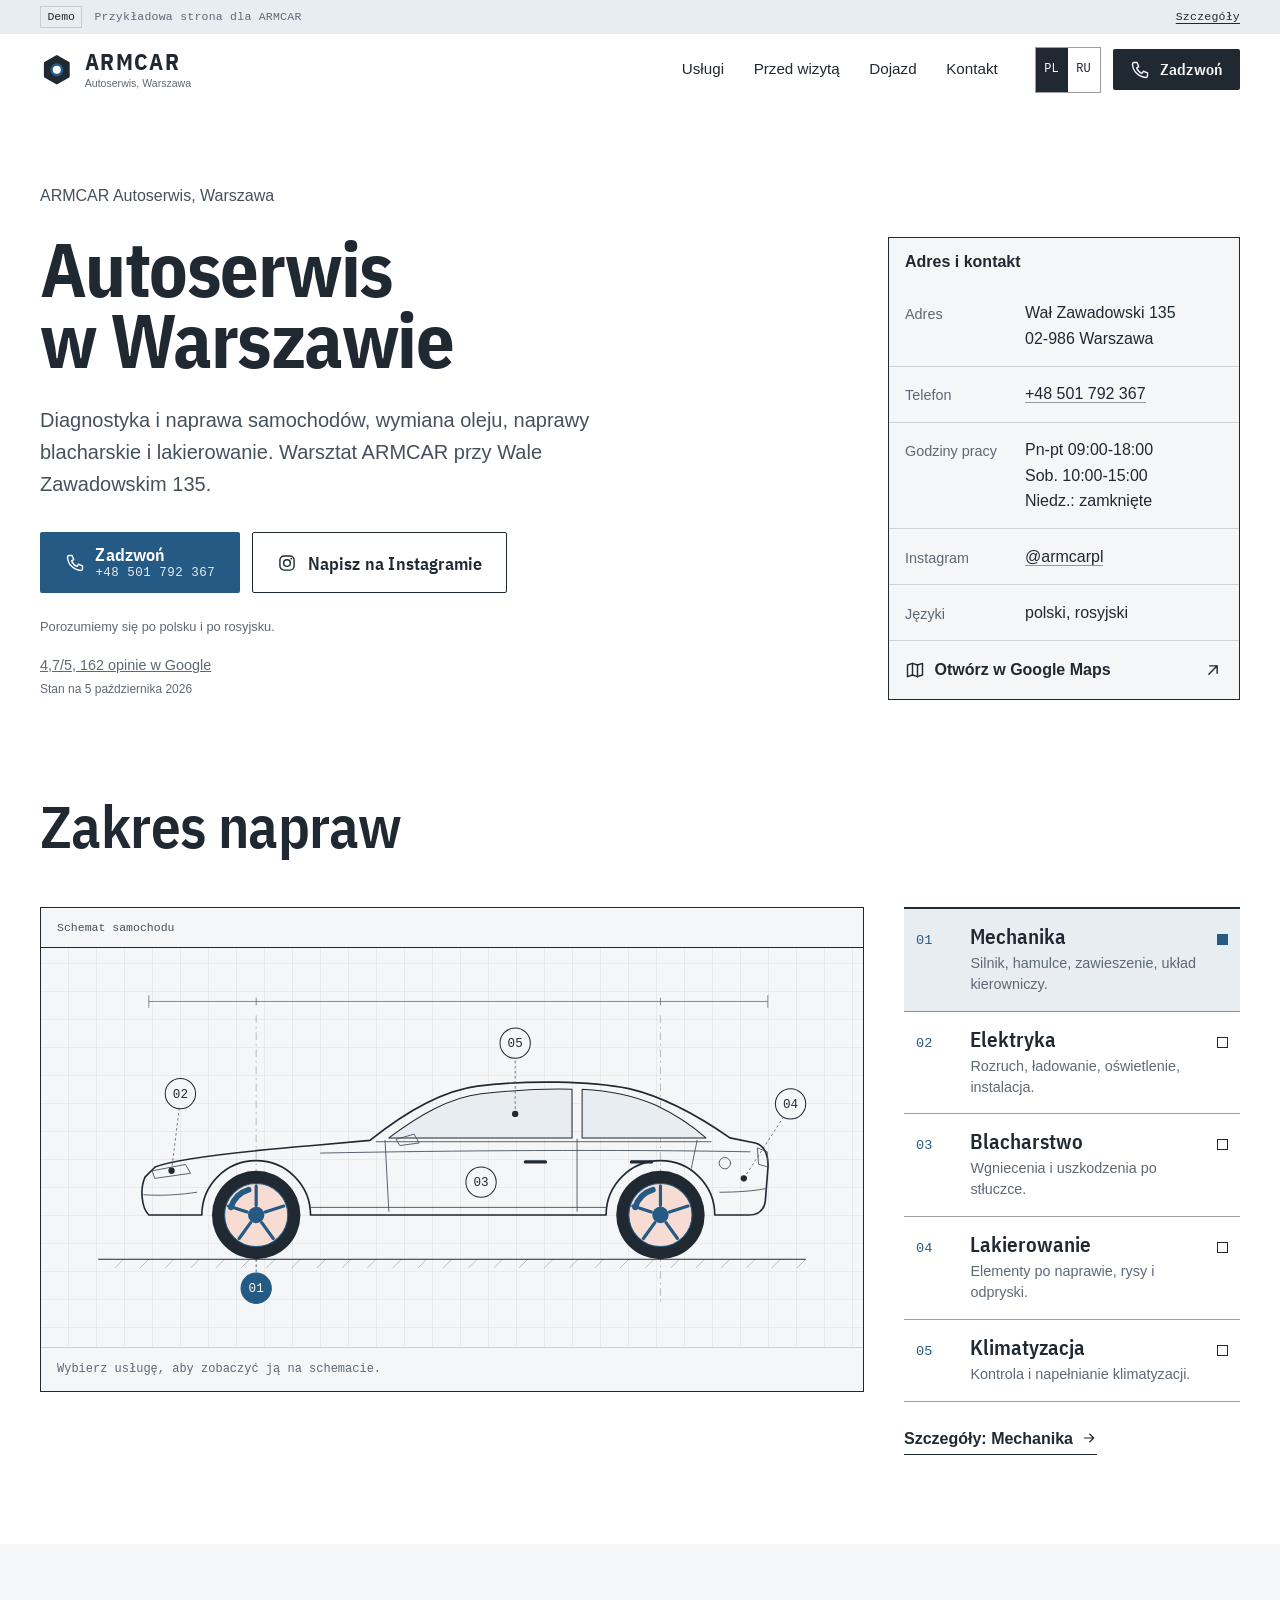
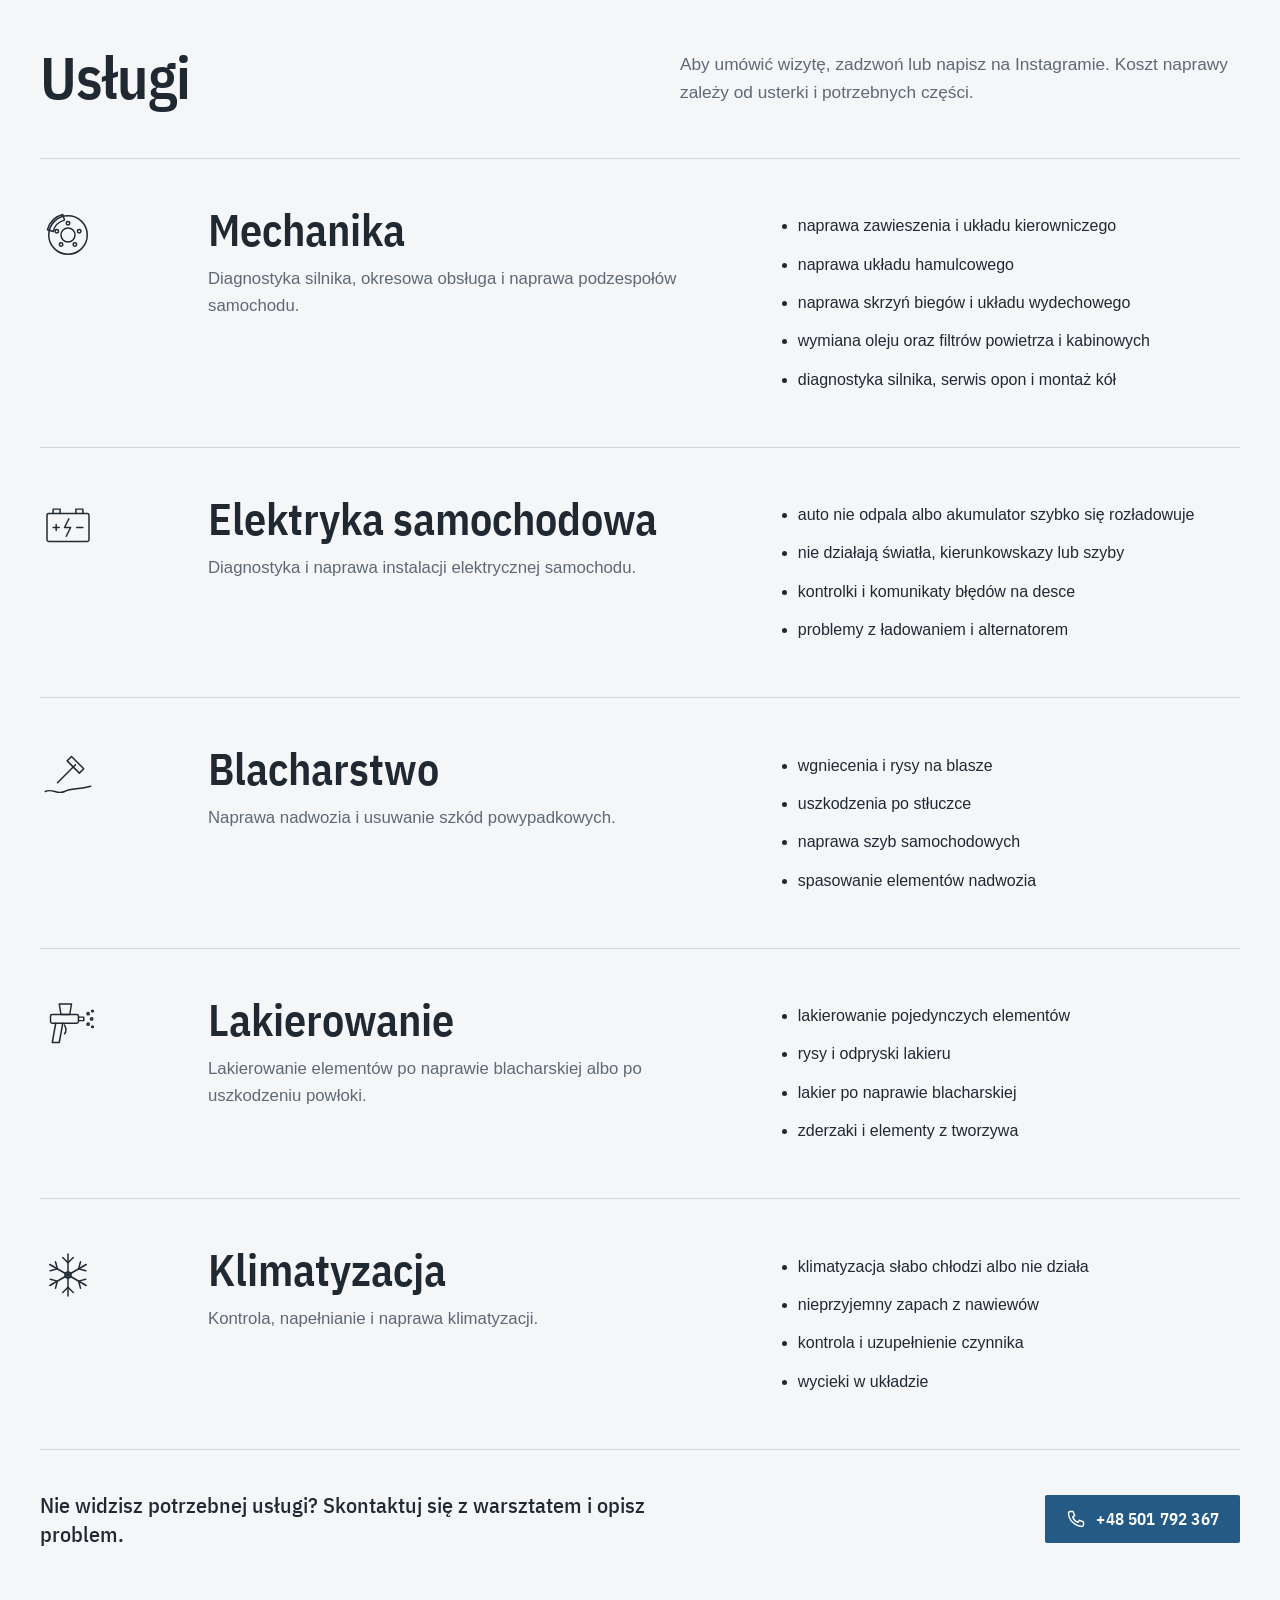
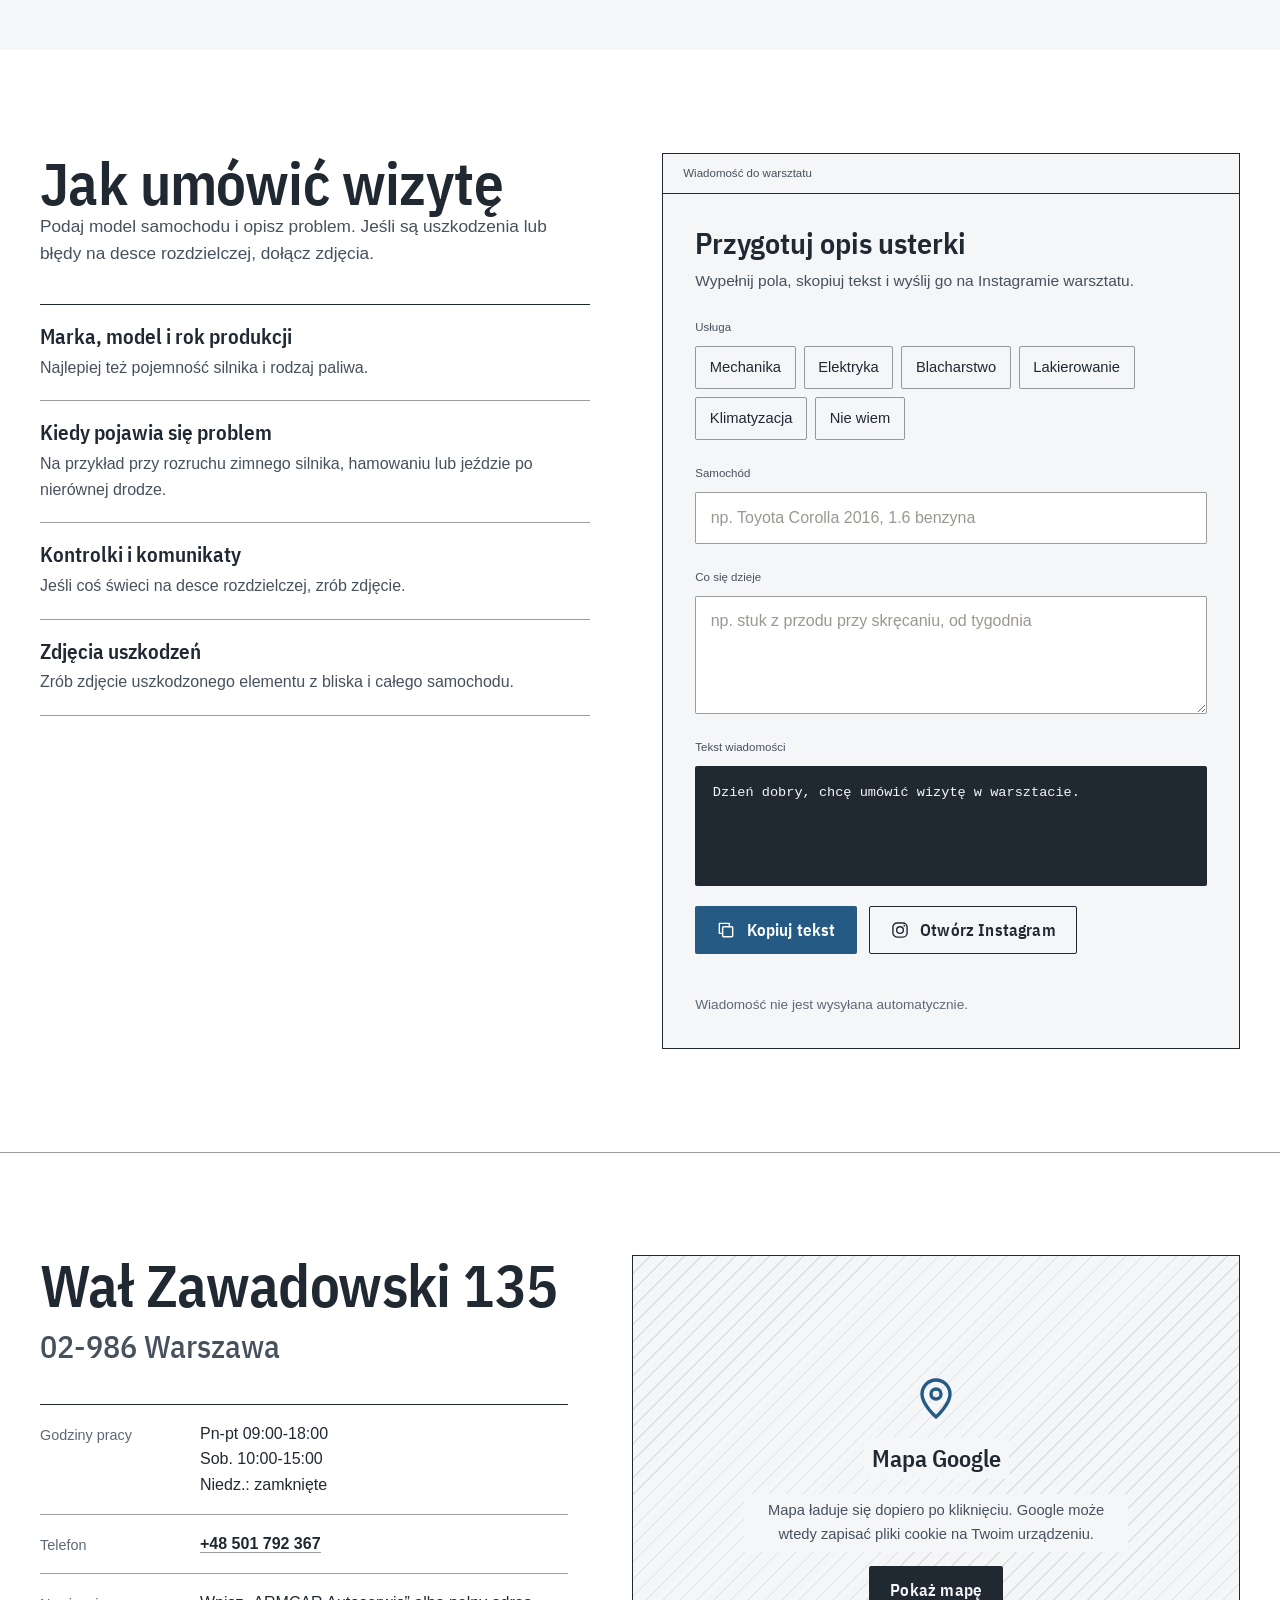
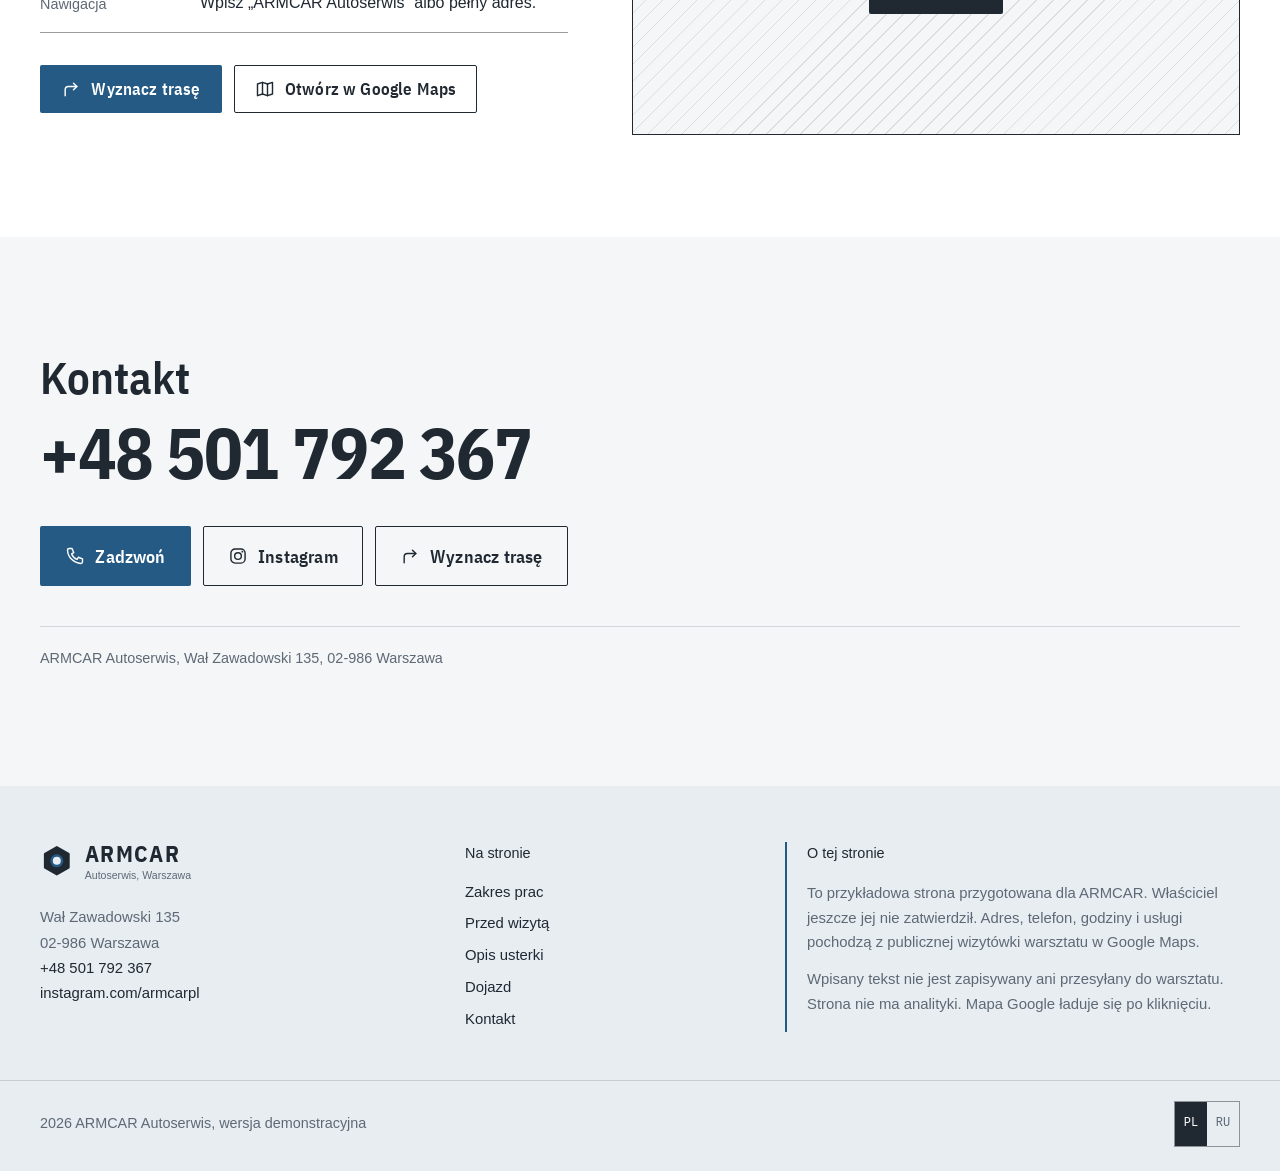
==== commit eb98c88c: "Replace generic copy and decorative styling with plain workshop content" ====
--- a/index.html
+++ b/index.html
@@ -3,15 +3,15 @@
 <head>
   <meta charset="utf-8">
   <meta name="viewport" content="width=device-width, initial-scale=1, viewport-fit=cover">
-  <title>ARMCAR Autoserwis Warszawa — mechanika, elektryka, blacharstwo, lakierowanie, klimatyzacja</title>
+  <title>ARMCAR: autoserwis w Warszawie, Wał Zawadowski 135</title>
   <meta name="description" content="ARMCAR Autoserwis, Wał Zawadowski 135, 02-986 Warszawa. Mechanika, elektryka samochodowa, blacharstwo, lakierowanie i klimatyzacja. Tel. +48 501 792 367.">
   <meta name="robots" content="noindex, nofollow">
-  <meta name="theme-color" content="#141618">
+  <meta name="theme-color" content="#245a84">
   <meta property="og:type" content="website">
   <meta property="og:locale" content="pl_PL">
   <meta property="og:locale:alternate" content="ru_RU">
-  <meta property="og:title" content="ARMCAR Autoserwis — Warszawa, Wał Zawadowski 135">
-  <meta property="og:description" content="Mechanika, elektryka, blacharstwo, lakierowanie i klimatyzacja w jednym warsztacie.">
+  <meta property="og:title" content="ARMCAR Autoserwis, Warszawa, Wał Zawadowski 135">
+  <meta property="og:description" content="Diagnostyka i naprawa samochodów w Warszawie. Wał Zawadowski 135. Telefon: +48 501 792 367.">
   <link rel="icon" href="assets/img/favicon.svg" type="image/svg+xml">
   <link rel="stylesheet" href="assets/css/fonts.css">
   <link rel="stylesheet" href="assets/css/styles.css">
@@ -86,18 +86,18 @@
   <div class="demo-bar">
     <div class="container demo-bar__inner">
       <span class="demo-bar__tag">Demo</span>
-      <p class="demo-bar__text">Niezależne demo dla ARMCAR.</p>
+      <p class="demo-bar__text">Przykładowa strona dla ARMCAR</p>
       <a href="#o-stronie">Szczegóły</a>
     </div>
   </div>
 
   <header class="site-header" data-header>
     <div class="container site-header__inner">
-      <a class="brand" href="#top" aria-label="ARMCAR Autoserwis — początek strony">
+      <a class="brand" href="#top" aria-label="ARMCAR Autoserwis, początek strony">
         <svg class="brand__mark" viewBox="0 0 32 32" aria-hidden="true"><polygon class="brand__nut" points="16,3 27.3,9.5 27.3,22.5 16,29 4.7,22.5 4.7,9.5"/><circle class="brand__hole" cx="16" cy="16" r="5"/></svg>
         <span class="brand__text">
           <span class="brand__name">ARMCAR</span>
-          <span class="brand__sub">Autoserwis · Warszawa</span>
+          <span class="brand__sub">Autoserwis, Warszawa</span>
         </span>
       </a>
 
@@ -132,9 +132,9 @@
     <section class="hero" id="top" aria-labelledby="hero-title">
       <div class="container hero__grid">
         <div class="hero__intro">
-          <p class="eyebrow"><span class="eyebrow__dot"></span>Autoserwis · Warszawa · Wał Zawadowski 135</p>
-          <h1 class="hero__title" id="hero-title">Naprawa auta <span class="hero__accent">od silnika po lakier.</span></h1>
-          <p class="hero__lead">ARMCAR to warsztat samochodowy na Wale Zawadowskim w Warszawie. Mechanika, elektryka, blacharstwo, lakierowanie i klimatyzacja — w jednym miejscu.</p>
+          <p class="eyebrow">ARMCAR Autoserwis, Warszawa</p>
+          <h1 class="hero__title" id="hero-title">Autoserwis<br><span class="hero__accent">w Warszawie</span></h1>
+          <p class="hero__lead">Diagnostyka i naprawa samochodów, wymiana oleju, naprawy blacharskie i lakierowanie. Warsztat ARMCAR przy Wale Zawadowskim 135.</p>
           <div class="hero__actions">
             <a class="button button--primary button--large" href="tel:+48501792367">
               <svg class="icon" aria-hidden="true"><use href="#i-phone"/></svg>
@@ -146,17 +146,17 @@
             </a>
           </div>
           <p class="hero__note">Porozumiemy się po polsku i po rosyjsku.</p>
-          <p class="hero__rating"><a href="https://www.google.com/maps/search/?api=1&amp;query=ARMCAR%20Autoserwis&amp;query_place_id=ChIJrZZSLTnTHkcRetHvms2TYNY" target="_blank" rel="noopener">4,7/5 · 162 opinie w Google</a><br><small>Stan na 5 października 2026</small></p>
+          <p class="hero__rating"><a href="https://www.google.com/maps/search/?api=1&amp;query=ARMCAR%20Autoserwis&amp;query_place_id=ChIJrZZSLTnTHkcRetHvms2TYNY" target="_blank" rel="noopener">4,7/5, 162 opinie w Google</a><br><small>Stan na 5 października 2026</small></p>
         </div>
 
         <aside class="job-card" aria-label="Dane kontaktowe warsztatu">
-          <div class="job-card__head"><span>Karta warsztatu</span><span>WAW · 02-986</span></div>
+          <div class="job-card__head"><span>Adres i kontakt</span></div>
           <dl>
             <div class="job-card__row"><dt>Adres</dt><dd>Wał Zawadowski 135<br>02-986 Warszawa</dd></div>
             <div class="job-card__row"><dt>Telefon</dt><dd><a href="tel:+48501792367">+48 501 792 367</a></dd></div>
-            <div class="job-card__row"><dt>Godziny pracy</dt><dd>Pn–pt 09:00–18:00<br>Sob. 10:00–15:00<br>Niedz. — zamknięte</dd></div>
+            <div class="job-card__row"><dt>Godziny pracy</dt><dd>Pn-pt 09:00-18:00<br>Sob. 10:00-15:00<br>Niedz.: zamknięte</dd></div>
             <div class="job-card__row"><dt>Instagram</dt><dd><a href="https://www.instagram.com/armcarpl/" target="_blank" rel="noopener">@armcarpl</a></dd></div>
-            <div class="job-card__row"><dt>Języki</dt><dd>polski · rosyjski</dd></div>
+            <div class="job-card__row"><dt>Języki</dt><dd>polski, rosyjski</dd></div>
           </dl>
           <a class="job-card__link" href="https://www.google.com/maps/search/?api=1&amp;query=ARMCAR%20Autoserwis&amp;query_place_id=ChIJrZZSLTnTHkcRetHvms2TYNY" target="_blank" rel="noopener">
             <svg class="icon" aria-hidden="true"><use href="#i-map"/></svg>
@@ -170,13 +170,12 @@
     <section class="diagram" id="schemat" aria-labelledby="diagram-title" data-diagram>
       <div class="container">
         <div class="section-head">
-          <p class="section-label">01 — Schemat</p>
-          <h2 class="section-title" id="diagram-title">Pięć specjalizacji w jednym warsztacie</h2>
+          <h2 class="section-title" id="diagram-title">Zakres napraw</h2>
         </div>
 
         <div class="diagram__grid">
           <figure class="diagram__figure">
-            <div class="diagram__bar"><span>Rys. 1 — obszary napraw</span><span>ARMCAR</span></div>
+            <div class="diagram__bar"><span>Schemat samochodu</span></div>
             <div class="diagram__canvas">
               <svg class="car" viewBox="0 0 1200 530" role="img" aria-labelledby="car-title car-desc" xmlns="http://www.w3.org/2000/svg">
                 <title id="car-title">Schemat samochodu</title>
@@ -247,7 +246,7 @@
                 </g>
               </svg>
             </div>
-            <figcaption class="diagram__caption">Wybierz obszar na liście lub na rysunku.</figcaption>
+            <figcaption class="diagram__caption">Wybierz usługę, aby zobaczyć ją na schemacie.</figcaption>
           </figure>
 
           <div class="diagram__side">
@@ -283,7 +282,7 @@
               <li>
                 <button class="legend__button" type="button" data-zone-button="5" data-service-id="klimatyzacja" aria-pressed="false">
                   <span class="legend__num">05</span>
-                  <span><span class="legend__title">Klimatyzacja</span><span class="legend__desc">Obsługa układu i problemy z chłodzeniem.</span></span>
+                  <span><span class="legend__title">Klimatyzacja</span><span class="legend__desc">Kontrola i napełnianie klimatyzacji.</span></span>
                   <span class="legend__mark" aria-hidden="true"></span>
                 </button>
               </li>
@@ -298,16 +297,14 @@
       <div class="container">
         <div class="section-head section-head--split">
           <div>
-            <p class="section-label">02 — Zakres prac</p>
-            <h2 class="section-title" id="services-title">Z czym można przyjechać</h2>
+              <h2 class="section-title" id="services-title">Usługi</h2>
           </div>
-          <p class="section-intro">Diagnostyka, serwis i naprawa samochodu. Umów wizytę telefonicznie lub przez Instagram; koszt i termin naprawy wymagają diagnozy.</p>
+          <p class="section-intro">Aby umówić wizytę, zadzwoń lub napisz na Instagramie. Koszt naprawy zależy od usterki i potrzebnych części.</p>
         </div>
 
         <div class="service-list">
           <article class="service" id="mechanika">
             <div class="service__index">
-              <span class="service__num">01</span>
               <svg class="icon icon--service" aria-hidden="true"><use href="#s-mech"/></svg>
             </div>
             <div class="service__main">
@@ -315,7 +312,6 @@
               <p>Diagnostyka silnika, okresowa obsługa i naprawa podzespołów samochodu.</p>
             </div>
             <div class="service__scope">
-              <h4 class="service__label">Usługi</h4>
               <ul class="service__items">
                 <li>naprawa zawieszenia i układu kierowniczego</li>
                 <li>naprawa układu hamulcowego</li>
@@ -328,15 +324,13 @@
 
           <article class="service" id="elektryka">
             <div class="service__index">
-              <span class="service__num">02</span>
               <svg class="icon icon--service" aria-hidden="true"><use href="#s-elec"/></svg>
             </div>
             <div class="service__main">
               <h3 class="service__title">Elektryka samochodowa</h3>
-              <p>Usterki instalacji elektrycznej, których często nie widać na pierwszy rzut oka.</p>
+              <p>Diagnostyka i naprawa instalacji elektrycznej samochodu.</p>
             </div>
             <div class="service__scope">
-              <h4 class="service__label">Typowe sprawy</h4>
               <ul class="service__items">
                 <li>auto nie odpala albo akumulator szybko się rozładowuje</li>
                 <li>nie działają światła, kierunkowskazy lub szyby</li>
@@ -348,7 +342,6 @@
 
           <article class="service" id="blacharstwo">
             <div class="service__index">
-              <span class="service__num">03</span>
               <svg class="icon icon--service" aria-hidden="true"><use href="#s-body"/></svg>
             </div>
             <div class="service__main">
@@ -356,7 +349,6 @@
               <p>Naprawa nadwozia i usuwanie szkód powypadkowych.</p>
             </div>
             <div class="service__scope">
-              <h4 class="service__label">Typowe sprawy</h4>
               <ul class="service__items">
                 <li>wgniecenia i rysy na blasze</li>
                 <li>uszkodzenia po stłuczce</li>
@@ -368,7 +360,6 @@
 
           <article class="service" id="lakierowanie">
             <div class="service__index">
-              <span class="service__num">04</span>
               <svg class="icon icon--service" aria-hidden="true"><use href="#s-paint"/></svg>
             </div>
             <div class="service__main">
@@ -376,7 +367,6 @@
               <p>Lakierowanie elementów po naprawie blacharskiej albo po uszkodzeniu powłoki.</p>
             </div>
             <div class="service__scope">
-              <h4 class="service__label">Typowe sprawy</h4>
               <ul class="service__items">
                 <li>lakierowanie pojedynczych elementów</li>
                 <li>rysy i odpryski lakieru</li>
@@ -388,15 +378,13 @@
 
           <article class="service" id="klimatyzacja">
             <div class="service__index">
-              <span class="service__num">05</span>
               <svg class="icon icon--service" aria-hidden="true"><use href="#s-ac"/></svg>
             </div>
             <div class="service__main">
               <h3 class="service__title">Klimatyzacja</h3>
-              <p>Obsługa klimatyzacji przed sezonem i naprawa, gdy układ przestaje chłodzić.</p>
+              <p>Kontrola, napełnianie i naprawa klimatyzacji.</p>
             </div>
             <div class="service__scope">
-              <h4 class="service__label">Typowe sprawy</h4>
               <ul class="service__items">
                 <li>klimatyzacja słabo chłodzi albo nie działa</li>
                 <li>nieprzyjemny zapach z nawiewów</li>
@@ -420,34 +408,29 @@
     <section class="prep" id="przed-wizyta" aria-labelledby="prep-title">
       <div class="container prep__grid">
         <div class="prep__intro">
-          <p class="section-label">03 — Przed wizytą</p>
-          <h2 class="section-title" id="prep-title">Przed kontaktem</h2>
-          <p class="section-intro">Przygotuj te informacje do rozmowy lub wiadomości — pomogą ustalić, co dzieje się z autem.</p>
-          <ol class="checklist">
+          <h2 class="section-title" id="prep-title">Jak umówić wizytę</h2>
+          <p class="section-intro">Podaj model samochodu i opisz problem. Jeśli są uszkodzenia lub błędy na desce rozdzielczej, dołącz zdjęcia.</p>
+          <ul class="checklist">
             <li class="checklist__item">
-              <span class="checklist__num">1</span>
               <div><h3 class="checklist__title">Marka, model i rok produkcji</h3><p>Najlepiej też pojemność silnika i rodzaj paliwa.</p></div>
             </li>
             <li class="checklist__item">
-              <span class="checklist__num">2</span>
-              <div><h3 class="checklist__title">Kiedy pojawia się problem</h3><p>Na zimnym silniku, przy hamowaniu, na nierównościach, po deszczu — każdy szczegół pomaga.</p></div>
+              <div><h3 class="checklist__title">Kiedy pojawia się problem</h3><p>Na przykład przy rozruchu zimnego silnika, hamowaniu lub jeździe po nierównej drodze.</p></div>
             </li>
             <li class="checklist__item">
-              <span class="checklist__num">3</span>
               <div><h3 class="checklist__title">Kontrolki i komunikaty</h3><p>Jeśli coś świeci na desce rozdzielczej, zrób zdjęcie.</p></div>
             </li>
             <li class="checklist__item">
-              <span class="checklist__num">4</span>
-              <div><h3 class="checklist__title">Zdjęcia uszkodzeń</h3><p>Przy blacharce i lakierze pomagają zdjęcia z kilku stron. Możesz je wysłać w wiadomości na Instagramie.</p></div>
+              <div><h3 class="checklist__title">Zdjęcia uszkodzeń</h3><p>Zrób zdjęcie uszkodzonego elementu z bliska i całego samochodu.</p></div>
             </li>
-          </ol>
+          </ul>
         </div>
 
         <form class="builder" id="wiadomosc" aria-labelledby="builder-title" data-builder novalidate>
-          <div class="builder__head"><span>Szkic wiadomości</span><span>Instagram</span></div>
+          <div class="builder__head"><span>Wiadomość do warsztatu</span></div>
           <div class="builder__body">
             <h3 class="builder__title" id="builder-title">Przygotuj opis usterki</h3>
-            <p class="builder__text">Opisz samochód i problem. Skopiuj gotowy tekst i wklej go do wiadomości do ARMCAR na Instagramie.</p>
+            <p class="builder__text">Wypełnij pola, skopiuj tekst i wyślij go na Instagramie warsztatu.</p>
 
             <fieldset class="field">
               <legend class="field__label">Usługa</legend>
@@ -487,7 +470,7 @@
               </a>
             </div>
             <p class="builder__status" role="status" aria-live="polite" data-status></p>
-            <p class="builder__disclaimer">To pomocnik do przygotowania tekstu. Wiadomość wysyłasz samodzielnie na Instagramie.</p>
+            <p class="builder__disclaimer">Wiadomość nie jest wysyłana automatycznie.</p>
           </div>
         </form>
       </div>
@@ -496,11 +479,10 @@
     <section class="location" id="dojazd" aria-labelledby="location-title">
       <div class="container location__grid">
         <div class="location__info">
-          <p class="section-label">04 — Dojazd</p>
           <h2 class="section-title" id="location-title">Wał Zawadowski 135</h2>
           <p class="location__city">02-986 Warszawa</p>
           <dl class="facts">
-            <div class="facts__row"><dt>Godziny pracy</dt><dd>Pn–pt 09:00–18:00<br>Sob. 10:00–15:00<br>Niedz. — zamknięte</dd></div>
+            <div class="facts__row"><dt>Godziny pracy</dt><dd>Pn-pt 09:00-18:00<br>Sob. 10:00-15:00<br>Niedz.: zamknięte</dd></div>
             <div class="facts__row"><dt>Telefon</dt><dd><a href="tel:+48501792367">+48 501 792 367</a></dd></div>
             <div class="facts__row"><dt>Nawigacja</dt><dd>Wpisz „ARMCAR Autoserwis” albo pełny adres.</dd></div>
           </dl>
@@ -529,8 +511,7 @@
 
     <section class="contact" id="kontakt" aria-labelledby="contact-title">
       <div class="container">
-        <p class="section-label">05 — Kontakt</p>
-        <h2 class="contact__title" id="contact-title">Zadzwoń lub napisz.</h2>
+        <h2 class="contact__title" id="contact-title">Kontakt</h2>
         <a class="contact__phone" href="tel:+48501792367">+48 501 792 367</a>
         <div class="contact__actions">
           <a class="button button--primary button--large" href="tel:+48501792367">
@@ -546,7 +527,7 @@
             Wyznacz trasę
           </a>
         </div>
-        <p class="contact__address">ARMCAR Autoserwis · Wał Zawadowski 135, 02-986 Warszawa</p>
+        <p class="contact__address">ARMCAR Autoserwis, Wał Zawadowski 135, 02-986 Warszawa</p>
       </div>
     </section>
   </main>
@@ -554,11 +535,11 @@
   <footer class="site-footer">
     <div class="container site-footer__grid">
       <div>
-        <a class="brand" href="#top" aria-label="ARMCAR Autoserwis — początek strony">
+        <a class="brand" href="#top" aria-label="ARMCAR Autoserwis, początek strony">
           <svg class="brand__mark" viewBox="0 0 32 32" aria-hidden="true"><polygon class="brand__nut" points="16,3 27.3,9.5 27.3,22.5 16,29 4.7,22.5 4.7,9.5"/><circle class="brand__hole" cx="16" cy="16" r="5"/></svg>
           <span class="brand__text">
             <span class="brand__name">ARMCAR</span>
-            <span class="brand__sub">Autoserwis · Warszawa</span>
+            <span class="brand__sub">Autoserwis, Warszawa</span>
           </span>
         </a>
         <address class="site-footer__address">
@@ -582,13 +563,13 @@
 
       <div class="site-footer__about" id="o-stronie">
         <h2 class="site-footer__heading">O tej stronie</h2>
-        <p>To niezależny projekt demonstracyjny, przygotowany jako propozycja dla ARMCAR Autoserwis. Dane kontaktowe pochodzą z publicznie dostępnych źródeł. Strona nie została jeszcze zatwierdzona przez właściciela i nie jest oficjalną stroną firmy.</p>
-        <p>Bez analityki. Opis usterki jest przetwarzany tylko w Twojej przeglądarce. Mapa Google ładuje się po kliknięciu.</p>
+        <p>To przykładowa strona przygotowana dla ARMCAR. Właściciel jeszcze jej nie zatwierdził. Adres, telefon, godziny i usługi pochodzą z publicznej wizytówki warsztatu w Google Maps.</p>
+        <p>Wpisany tekst nie jest zapisywany ani przesyłany do warsztatu. Strona nie ma analityki. Mapa Google ładuje się po kliknięciu.</p>
       </div>
     </div>
 
     <div class="container site-footer__bottom">
-      <span><span data-year>2026</span> ARMCAR Autoserwis · wersja demonstracyjna</span>
+      <span><span data-year>2026</span> ARMCAR Autoserwis, wersja demonstracyjna</span>
       <div class="lang lang--footer" aria-label="Język strony">
         <a href="index.html" lang="pl" aria-current="true">PL</a>
         <a href="ru/index.html" lang="ru" hreflang="ru">RU</a>
--- a/assets/css/styles.css
+++ b/assets/css/styles.css
@@ -1,23 +1,23 @@
 :root {
-  --paper: #ebe7de;
-  --paper-light: #f4f1ea;
-  --paper-deep: #dfd9cc;
-  --field: #fbfaf7;
-  --ink: #15171a;
-  --ink-soft: #3b3e43;
-  --muted: #62615b;
+  --paper: #ffffff;
+  --paper-light: #f4f6f8;
+  --paper-deep: #e8edf2;
+  --field: #ffffff;
+  --ink: #202932;
+  --ink-soft: #46515c;
+  --muted: #5e6975;
   --line: rgba(21, 23, 26, 0.16);
   --line-strong: rgba(21, 23, 26, 0.42);
   --grid: rgba(21, 23, 26, 0.055);
   --grid-strong: rgba(21, 23, 26, 0.11);
-  --night: #141618;
-  --night-deep: #0d0e10;
-  --night-line: rgba(235, 231, 222, 0.14);
-  --night-text: #ebe7de;
-  --night-muted: #a19e95;
-  --accent: #d2451e;
-  --accent-deep: #b23a17;
-  --accent-soft: rgba(210, 69, 30, 0.17);
+  --night: #f4f6f8;
+  --night-deep: #e8edf2;
+  --night-line: rgba(32, 41, 50, 0.16);
+  --night-text: #202932;
+  --night-muted: #5e6975;
+  --accent: #245a84;
+  --accent-deep: #194366;
+  --accent-soft: rgba(36, 90, 132, 0.12);
   --font-sans: "IBM Plex Sans", "Helvetica Neue", Arial, sans-serif;
   --font-cond: "IBM Plex Sans Condensed", "Arial Narrow", "Helvetica Neue", Arial, sans-serif;
   --font-mono: "IBM Plex Mono", ui-monospace, "SFMono-Regular", Menlo, monospace;
@@ -193,8 +193,8 @@
   padding: 0.05rem 0.4rem;
   border: 1px solid var(--night-line);
   color: var(--night-text);
-  text-transform: uppercase;
-  letter-spacing: 0.1em;
+  text-transform: none;
+  letter-spacing: 0;
 }
 
 .demo-bar__text {
@@ -281,8 +281,8 @@
   color: var(--muted);
   font-family: var(--font-mono);
   font-size: 0.66rem;
-  letter-spacing: 0.12em;
-  text-transform: uppercase;
+  letter-spacing: 0;
+  text-transform: none;
 }
 
 .site-nav__list {
@@ -319,7 +319,7 @@
 
 .lang a {
   padding: 0.4rem 0.55rem;
-  letter-spacing: 0.08em;
+  letter-spacing: 0;
   text-decoration: none;
 }
 
@@ -542,8 +542,8 @@
   color: var(--ink-soft);
   font-family: var(--font-mono);
   font-size: 0.78rem;
-  letter-spacing: 0.1em;
-  text-transform: uppercase;
+  letter-spacing: 0;
+  text-transform: none;
 }
 
 .eyebrow__dot {
@@ -559,8 +559,8 @@
   color: var(--accent);
   font-family: var(--font-mono);
   font-size: 0.78rem;
-  letter-spacing: 0.12em;
-  text-transform: uppercase;
+  letter-spacing: 0;
+  text-transform: none;
 }
 
 .section-label--light {
@@ -621,7 +621,7 @@
   max-width: 14ch;
   margin-top: 1.5rem;
   font-family: var(--font-cond);
-  font-size: clamp(2.9rem, 8.4vw, 6rem);
+  font-size: clamp(2.7rem, 6.5vw, 4.75rem);
   font-weight: 700;
   line-height: 0.94;
   letter-spacing: -0.02em;
@@ -629,7 +629,7 @@
 }
 
 .hero__accent {
-  color: var(--accent);
+  color: inherit;
 }
 
 .hero__lead {
@@ -684,8 +684,8 @@
   color: var(--paper-light);
   font-family: var(--font-mono);
   font-size: 0.72rem;
-  letter-spacing: 0.1em;
-  text-transform: uppercase;
+  letter-spacing: 0;
+  text-transform: none;
 }
 
 .job-card__row {
@@ -701,8 +701,8 @@
   color: var(--muted);
   font-family: var(--font-mono);
   font-size: 0.72rem;
-  letter-spacing: 0.08em;
-  text-transform: uppercase;
+  letter-spacing: 0;
+  text-transform: none;
 }
 
 .job-card__row dd {
@@ -772,8 +772,8 @@
   color: var(--ink-soft);
   font-family: var(--font-mono);
   font-size: 0.72rem;
-  letter-spacing: 0.1em;
-  text-transform: uppercase;
+  letter-spacing: 0;
+  text-transform: none;
 }
 
 .diagram__canvas {
@@ -968,19 +968,6 @@
   fill: var(--accent);
 }
 
-@media (prefers-reduced-motion: no-preference) {
-  .car__body {
-    stroke-dasharray: 1;
-    stroke-dashoffset: 1;
-    animation: draw-line 1.8s cubic-bezier(0.6, 0.1, 0.2, 1) 0.2s forwards;
-  }
-}
-
-@keyframes draw-line {
-  to {
-    stroke-dashoffset: 0;
-  }
-}
 
 @media (max-width: 640px) {
   .car__body {
@@ -1153,8 +1140,8 @@
   font-family: var(--font-mono);
   font-size: 0.72rem;
   font-weight: 400;
-  letter-spacing: 0.12em;
-  text-transform: uppercase;
+  letter-spacing: 0;
+  text-transform: none;
 }
 
 .service__items {
@@ -1223,7 +1210,7 @@
 
 .checklist__item {
   display: grid;
-  grid-template-columns: 3rem minmax(0, 1fr);
+  grid-template-columns: minmax(0, 1fr);
   gap: 1rem;
   padding-block: 1.25rem;
   border-bottom: 1px solid var(--line-strong);
@@ -1263,8 +1250,8 @@
   color: var(--ink-soft);
   font-family: var(--font-mono);
   font-size: 0.72rem;
-  letter-spacing: 0.1em;
-  text-transform: uppercase;
+  letter-spacing: 0;
+  text-transform: none;
 }
 
 .builder__body {
@@ -1304,8 +1291,8 @@
   color: var(--ink-soft);
   font-family: var(--font-mono);
   font-size: 0.72rem;
-  letter-spacing: 0.1em;
-  text-transform: uppercase;
+  letter-spacing: 0;
+  text-transform: none;
 }
 
 .field__optional {
@@ -1467,8 +1454,8 @@
   color: var(--muted);
   font-family: var(--font-mono);
   font-size: 0.72rem;
-  letter-spacing: 0.1em;
-  text-transform: uppercase;
+  letter-spacing: 0;
+  text-transform: none;
 }
 
 .facts__row a {
@@ -1634,7 +1621,7 @@
   margin-top: 1rem;
   color: var(--night-text);
   font-family: var(--font-cond);
-  font-size: clamp(2.6rem, 9.5vw, 8.5rem);
+  font-size: clamp(2.3rem, 6vw, 4.5rem);
   font-weight: 700;
   line-height: 0.95;
   letter-spacing: -0.02em;
@@ -1718,8 +1705,8 @@
   font-family: var(--font-mono);
   font-size: 0.72rem;
   font-weight: 500;
-  letter-spacing: 0.12em;
-  text-transform: uppercase;
+  letter-spacing: 0;
+  text-transform: none;
 }
 
 .site-footer__links {
@@ -1760,7 +1747,7 @@
   display: grid;
   grid-template-columns: repeat(3, minmax(0, 1fr));
   padding-bottom: env(safe-area-inset-bottom);
-  background: var(--ink);
+  background: var(--paper-light);
   border-top: 1px solid var(--night-line);
 }
 
@@ -1839,3 +1826,88 @@
   align-items: center;
   min-height: 2.75rem;
 }
+
+.eyebrow,
+.job-card__head,
+.job-card__row dt,
+.facts__row dt,
+.builder__head,
+.field__label,
+.service__label,
+.site-footer__heading,
+.brand__sub,
+.hero__note {
+  font-family: var(--font-sans);
+  letter-spacing: 0;
+}
+
+.eyebrow {
+  font-size: 1rem;
+}
+
+.hero__note::before {
+  display: none;
+}
+
+.job-card__head {
+  background: var(--paper-light);
+  color: var(--ink);
+  font-size: 1rem;
+  font-weight: 600;
+}
+
+.legend__button[aria-pressed="true"] {
+  background: var(--paper-deep);
+  color: var(--ink);
+}
+
+.legend__button[aria-pressed="true"] .legend__desc {
+  color: var(--muted);
+}
+
+.button--ghost-light {
+  color: var(--ink);
+  border-color: var(--ink);
+}
+
+.button--ghost-light:hover {
+  color: var(--ink);
+  background: var(--paper-deep);
+}
+
+.contact__phone {
+  color: var(--ink);
+}
+
+.lang--footer {
+  border-color: var(--line-strong);
+}
+
+.lang--footer a[aria-current="true"] {
+  background: var(--ink);
+  color: #ffffff;
+}
+
+.contact__address,
+.site-footer__bottom,
+.job-card__row dt,
+.facts__row dt,
+.service__label,
+.site-footer__heading {
+  font-family: var(--font-sans);
+  font-size: 0.9rem;
+}
+
+.service__items {
+  list-style: disc;
+  padding-left: 1.2rem;
+}
+
+.service__items li {
+  padding: 0.4rem 0;
+  border-top: 0;
+}
+
+.service__items li::before {
+  display: none;
+}
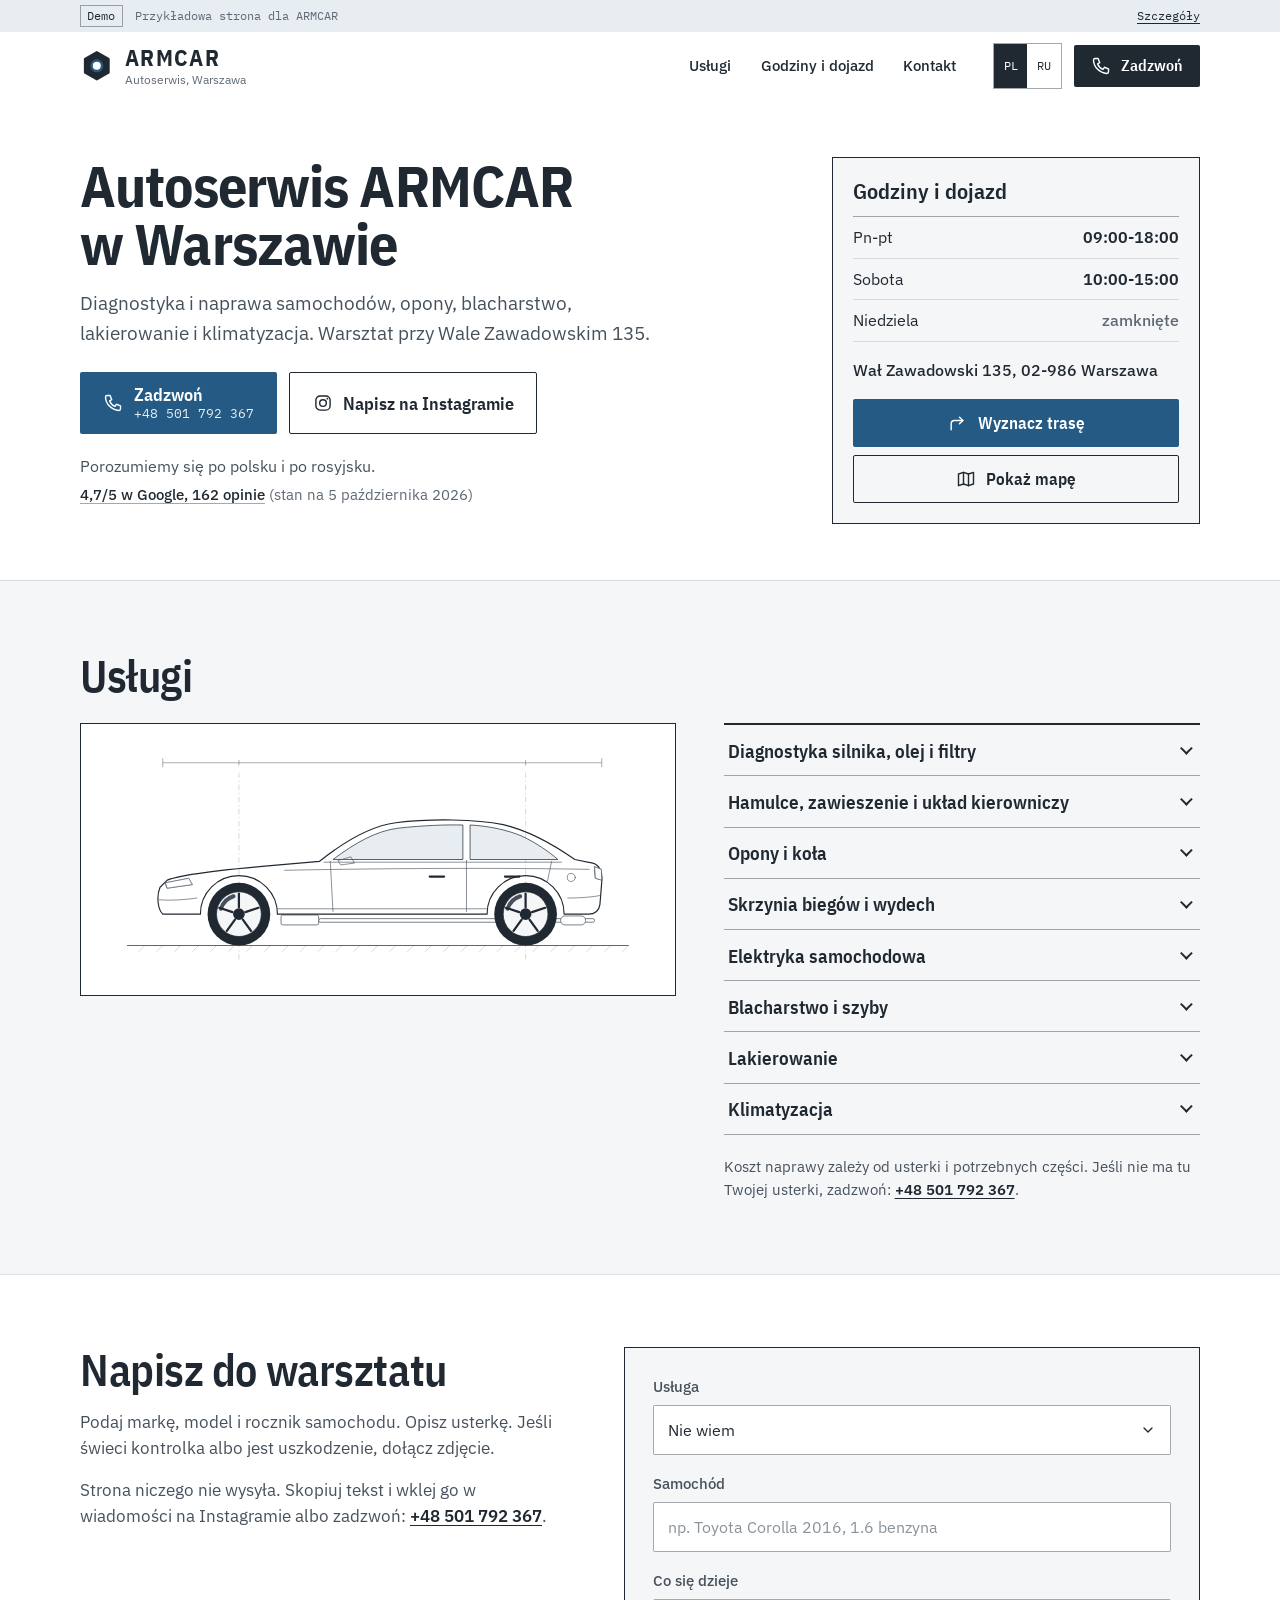
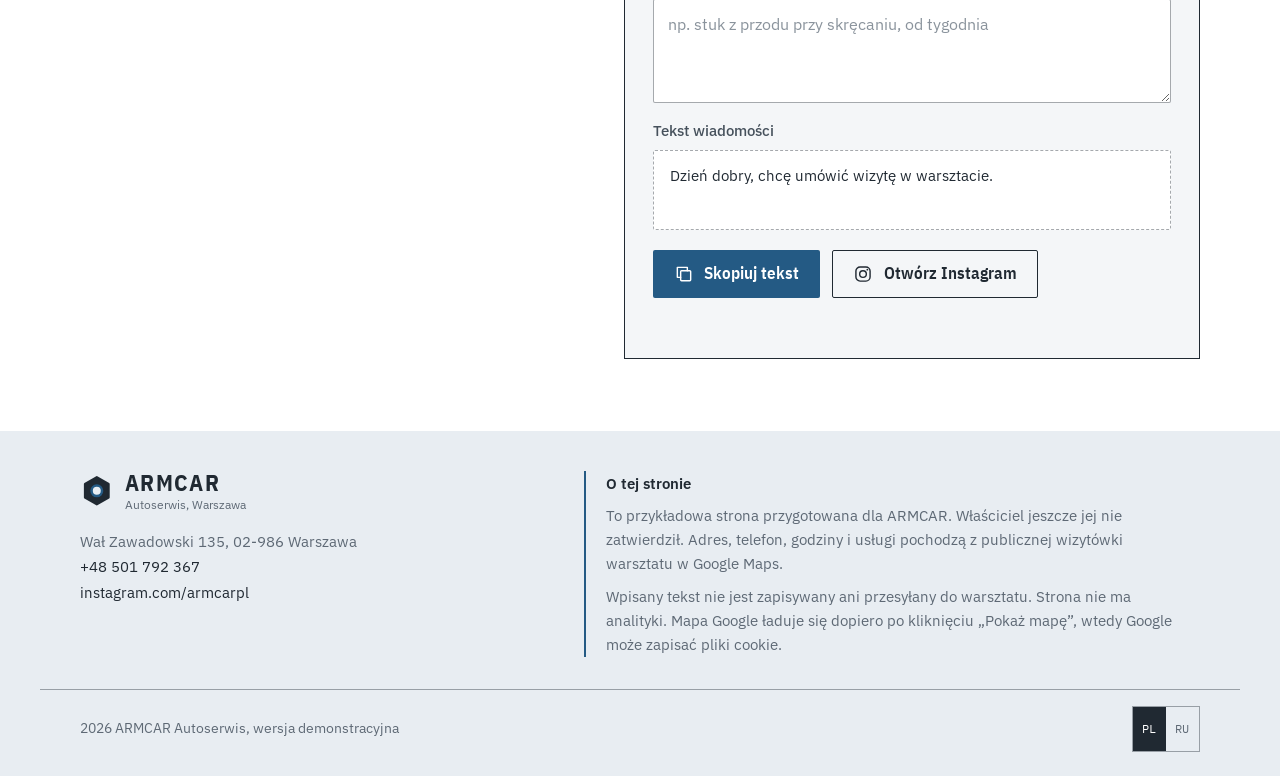
==== commit f7d9d2db: "Finish compact bilingual service site and optimize fonts" ====
--- a/index.html
+++ b/index.html
@@ -4,7 +4,7 @@
   <meta charset="utf-8">
   <meta name="viewport" content="width=device-width, initial-scale=1, viewport-fit=cover">
   <title>ARMCAR: autoserwis w Warszawie, Wał Zawadowski 135</title>
-  <meta name="description" content="ARMCAR Autoserwis, Wał Zawadowski 135, 02-986 Warszawa. Mechanika, elektryka samochodowa, blacharstwo, lakierowanie i klimatyzacja. Tel. +48 501 792 367.">
+  <meta name="description" content="ARMCAR Autoserwis, Wał Zawadowski 135, 02-986 Warszawa. Mechanika, opony, elektryka samochodowa, blacharstwo, lakierowanie i klimatyzacja. Tel. +48 501 792 367.">
   <meta name="robots" content="noindex, nofollow">
   <meta name="theme-color" content="#245a84">
   <meta property="og:type" content="website">
@@ -65,20 +65,11 @@
   <svg class="sprite" aria-hidden="true" focusable="false" xmlns="http://www.w3.org/2000/svg">
     <symbol id="i-phone" viewBox="0 0 24 24"><path d="M5 3h3.5l2 5-2.5 1.5a11 11 0 0 0 6.5 6.5l1.5-2.5 5 2V19a2 2 0 0 1-2 2A17 17 0 0 1 3 5a2 2 0 0 1 2-2z"/></symbol>
     <symbol id="i-route" viewBox="0 0 24 24"><path d="M5 20v-7a4 4 0 0 1 4-4h10"/><path d="M15 5l4 4-4 4"/></symbol>
-    <symbol id="i-pin" viewBox="0 0 24 24"><path d="M12 21s-7-6.2-7-11.5a7 7 0 0 1 14 0C19 14.8 12 21 12 21z"/><circle cx="12" cy="9.5" r="2.5"/></symbol>
     <symbol id="i-map" viewBox="0 0 24 24"><path d="M9 4 3 6v14l6-2 6 2 6-2V4l-6 2-6-2z"/><path d="M9 4v14M15 6v14"/></symbol>
     <symbol id="i-instagram" viewBox="0 0 24 24"><rect x="3.5" y="3.5" width="17" height="17" rx="5"/><circle cx="12" cy="12" r="4"/><circle cx="17.2" cy="6.8" r="1.1" fill="currentColor" stroke="none"/></symbol>
-    <symbol id="i-message" viewBox="0 0 24 24"><path d="M4 5h16v11H9l-5 4z"/></symbol>
     <symbol id="i-copy" viewBox="0 0 24 24"><rect x="8" y="8" width="12" height="12" rx="1"/><path d="M16 8V4H4v12h4"/></symbol>
-    <symbol id="i-arrow" viewBox="0 0 24 24"><path d="M5 12h14M13 6l6 6-6 6"/></symbol>
-    <symbol id="i-external" viewBox="0 0 24 24"><path d="M7 17 17 7M8 7h9v9"/></symbol>
     <symbol id="i-menu" viewBox="0 0 24 24"><path d="M4 7h16M4 12h16M4 17h16"/></symbol>
     <symbol id="i-close" viewBox="0 0 24 24"><path d="M6 6l12 12M18 6 6 18"/></symbol>
-    <symbol id="s-mech" viewBox="0 0 64 64"><circle cx="32" cy="32" r="22"/><circle cx="32" cy="32" r="8"/><circle cx="32" cy="18.5" r="2"/><circle cx="44.8" cy="27.8" r="2"/><circle cx="39.9" cy="42.9" r="2"/><circle cx="24.1" cy="42.9" r="2"/><circle cx="19.2" cy="27.8" r="2"/><path d="M8.5 26A24.5 24.5 0 0 1 26 8.5L28 15A18 18 0 0 0 15 28Z"/></symbol>
-    <symbol id="s-elec" viewBox="0 0 64 64"><rect x="8" y="20" width="48" height="32" rx="2"/><path d="M15 20v-5h8v5M41 20v-5h8v5"/><path d="M15 36h7M18.5 32.5v7M42 36h7"/><path d="M33 26l-5 10h7l-5 10"/></symbol>
-    <symbol id="s-body" viewBox="0 0 64 64"><path d="M6 52c8-4 14 4 22 0s16-2 30-6"/><path d="M36 12l14 14-5 5-14-14z"/><path d="M40.5 21.5 20 42"/></symbol>
-    <symbol id="s-paint" viewBox="0 0 64 64"><path d="M22 8h14l-2 12H24z"/><rect x="12" y="20" width="32" height="10" rx="2"/><path d="M44 23h6v4h-6"/><path d="M18 30l-4 22h8l4-22"/><path d="M28 32c2 4 2 8 0 10"/><circle cx="55" cy="19" r="1.3"/><circle cx="59" cy="25" r="1.3"/><circle cx="55" cy="31" r="1.3"/><circle cx="60" cy="16" r="1"/><circle cx="60" cy="34" r="1"/></symbol>
-    <symbol id="s-ac" viewBox="0 0 64 64"><path d="M32 8v48M11.2 20l41.6 24M11.2 44l41.6-24"/><path d="M26 12l6 6 6-6M26 52l6-6 6 6"/><path d="M17.7 16.8 19.9 25l-8.2 2.2M46.3 47.2 44.1 39l8.2-2.2M46.3 16.8 44.1 25l8.2 2.2M17.7 47.2 19.9 39l-8.2-2.2"/><circle cx="32" cy="32" r="3.5"/></symbol>
   </svg>
 
   <a class="skip-link" href="#main">Przejdź do treści</a>
@@ -104,8 +95,7 @@
       <nav class="site-nav" id="site-nav" aria-label="Główna nawigacja" data-menu>
         <ul class="site-nav__list">
           <li><a href="#uslugi">Usługi</a></li>
-          <li><a href="#przed-wizyta">Przed wizytą</a></li>
-          <li><a href="#dojazd">Dojazd</a></li>
+          <li><a href="#dojazd">Godziny i dojazd</a></li>
           <li><a href="#kontakt">Kontakt</a></li>
         </ul>
       </nav>
@@ -132,9 +122,8 @@
     <section class="hero" id="top" aria-labelledby="hero-title">
       <div class="container hero__grid">
         <div class="hero__intro">
-          <p class="eyebrow">ARMCAR Autoserwis, Warszawa</p>
-          <h1 class="hero__title" id="hero-title">Autoserwis<br><span class="hero__accent">w Warszawie</span></h1>
-          <p class="hero__lead">Diagnostyka i naprawa samochodów, wymiana oleju, naprawy blacharskie i lakierowanie. Warsztat ARMCAR przy Wale Zawadowskim 135.</p>
+          <h1 class="hero__title" id="hero-title">Autoserwis ARMCAR w Warszawie</h1>
+          <p class="hero__lead">Diagnostyka i naprawa samochodów, opony, blacharstwo, lakierowanie i klimatyzacja. Warsztat przy Wale Zawadowskim 135.</p>
           <div class="hero__actions">
             <a class="button button--primary button--large" href="tel:+48501792367">
               <svg class="icon" aria-hidden="true"><use href="#i-phone"/></svg>
@@ -146,388 +135,212 @@
             </a>
           </div>
           <p class="hero__note">Porozumiemy się po polsku i po rosyjsku.</p>
-          <p class="hero__rating"><a href="https://www.google.com/maps/search/?api=1&amp;query=ARMCAR%20Autoserwis&amp;query_place_id=ChIJrZZSLTnTHkcRetHvms2TYNY" target="_blank" rel="noopener">4,7/5, 162 opinie w Google</a><br><small>Stan na 5 października 2026</small></p>
+          <p class="hero__rating"><a href="https://www.google.com/maps/search/?api=1&amp;query=ARMCAR%20Autoserwis&amp;query_place_id=ChIJrZZSLTnTHkcRetHvms2TYNY" target="_blank" rel="noopener">4,7/5 w Google, 162 opinie</a> (stan na 5 października 2026)</p>
         </div>
 
-        <aside class="job-card" aria-label="Dane kontaktowe warsztatu">
-          <div class="job-card__head"><span>Adres i kontakt</span></div>
-          <dl>
-            <div class="job-card__row"><dt>Adres</dt><dd>Wał Zawadowski 135<br>02-986 Warszawa</dd></div>
-            <div class="job-card__row"><dt>Telefon</dt><dd><a href="tel:+48501792367">+48 501 792 367</a></dd></div>
-            <div class="job-card__row"><dt>Godziny pracy</dt><dd>Pn-pt 09:00-18:00<br>Sob. 10:00-15:00<br>Niedz.: zamknięte</dd></div>
-            <div class="job-card__row"><dt>Instagram</dt><dd><a href="https://www.instagram.com/armcarpl/" target="_blank" rel="noopener">@armcarpl</a></dd></div>
-            <div class="job-card__row"><dt>Języki</dt><dd>polski, rosyjski</dd></div>
+        <aside class="visit" id="dojazd" aria-labelledby="visit-title">
+          <h2 class="visit__title" id="visit-title">Godziny i dojazd</h2>
+          <dl class="hours">
+            <div class="hours__row"><dt>Pn-pt</dt><dd>09:00-18:00</dd></div>
+            <div class="hours__row"><dt>Sobota</dt><dd>10:00-15:00</dd></div>
+            <div class="hours__row hours__row--closed"><dt>Niedziela</dt><dd>zamknięte</dd></div>
           </dl>
-          <a class="job-card__link" href="https://www.google.com/maps/search/?api=1&amp;query=ARMCAR%20Autoserwis&amp;query_place_id=ChIJrZZSLTnTHkcRetHvms2TYNY" target="_blank" rel="noopener">
-            <svg class="icon" aria-hidden="true"><use href="#i-map"/></svg>
-            Otwórz w Google Maps
-            <svg class="icon" aria-hidden="true"><use href="#i-external"/></svg>
-          </a>
-        </aside>
-      </div>
-    </section>
-
-    <section class="diagram" id="schemat" aria-labelledby="diagram-title" data-diagram>
-      <div class="container">
-        <div class="section-head">
-          <h2 class="section-title" id="diagram-title">Zakres napraw</h2>
-        </div>
-
-        <div class="diagram__grid">
-          <figure class="diagram__figure">
-            <div class="diagram__bar"><span>Schemat samochodu</span></div>
-            <div class="diagram__canvas">
-              <svg class="car" viewBox="0 0 1200 530" role="img" aria-labelledby="car-title car-desc" xmlns="http://www.w3.org/2000/svg">
-                <title id="car-title">Schemat samochodu</title>
-                <desc id="car-desc">Rysunek techniczny auta z zaznaczonymi obszarami: mechanika, elektryka, blacharstwo, lakierowanie i klimatyzacja.</desc>
-                <g aria-hidden="true">
-                  <path class="car__dim" d="M120 34H1100M120 24V44M1100 24V44M290 28V40M930 28V40"/>
-                  <path class="car__axis" d="M290 56V512M930 56V512"/>
-                  <path class="car__ground" d="M40 442H1160"/>
-                  <path class="car__hatch" d="M80 442l-14 14M120 442l-14 14M160 442l-14 14M200 442l-14 14M240 442l-14 14M280 442l-14 14M320 442l-14 14M360 442l-14 14M400 442l-14 14M440 442l-14 14M480 442l-14 14M520 442l-14 14M560 442l-14 14M600 442l-14 14M640 442l-14 14M680 442l-14 14M720 442l-14 14M760 442l-14 14M800 442l-14 14M840 442l-14 14M880 442l-14 14M920 442l-14 14M960 442l-14 14M1000 442l-14 14M1040 442l-14 14M1080 442l-14 14M1120 442l-14 14M1160 442l-14 14"/>
-
-                  <path class="car__zone" data-zone="2" d="M120 372C108 360 106 330 114 312L130 296C160 284 260 272 380 262L470 254L494 254L500 366L376 372A86 86 0 0 0 204 372Z"/>
-                  <path class="car__zone" data-zone="3" d="M494 254L984 254L978 300A86 86 0 0 0 846 354L844 366L500 366Z"/>
-                  <path class="car__zone" data-zone="4" d="M984 254L1040 250L1080 258C1096 262 1102 280 1100 300L1096 350C1094 364 1086 372 1070 372L1016 372A86 86 0 0 0 978 300Z"/>
-                  <g class="car__zone" data-zone="5">
-                    <path class="car__glass" d="M500 250C548 214 596 186 646 180C700 174 752 172 790 173L790 250Z"/>
-                    <path class="car__glass" d="M806 173C846 175 890 184 922 198C956 214 984 234 1002 250L806 250Z"/>
-                  </g>
-
-                  <path class="car__body" pathLength="1" d="M120 372C108 360 106 330 114 312L130 296C160 284 260 272 380 262L470 254C520 214 580 176 640 168C720 158 820 160 880 172C940 186 1000 222 1040 250L1080 258C1096 262 1102 280 1100 300L1096 350C1094 364 1086 372 1070 372L1016 372A86 86 0 0 0 844 372L376 372A86 86 0 0 0 204 372Z"/>
-                  <path class="car__detail" d="M494 254L500 366M798 252V366M988 254L979 298M392 274C600 270 860 268 1072 272M480 256H1010M376 360H844M112 340C140 342 170 340 196 336M1098 330C1080 334 1050 336 1024 336M126 302L178 292L186 306L130 314ZM1084 266L1099 272L1100 296L1086 292ZM512 252L540 244L548 258L518 262Z"/>
-                  <circle class="car__detail" cx="1032" cy="290" r="9"/>
-                  <path class="car__handle" d="M716 288H748M884 288H916"/>
-
-                  <g class="car__wheels" data-zone="1">
-                    <g transform="translate(290 372)">
-                      <circle class="car__tire" r="70"/>
-                      <circle class="car__rim" r="50"/>
-                      <path class="car__caliper" d="M-40 -12A42 42 0 0 1 -12 -40"/>
-                      <path class="car__spokes" d="M0 -15V-46M14.3 -4.6L43.7 -14.2M8.8 12.1L27 37.2M-8.8 12.1L-27 37.2M-14.3 -4.6L-43.7 -14.2"/>
-                      <circle class="car__hub" r="13"/>
-                    </g>
-                    <g transform="translate(930 372)">
-                      <circle class="car__tire" r="70"/>
-                      <circle class="car__rim" r="50"/>
-                      <path class="car__caliper" d="M-40 -12A42 42 0 0 1 -12 -40"/>
-                      <path class="car__spokes" d="M0 -15V-46M14.3 -4.6L43.7 -14.2M8.8 12.1L27 37.2M-8.8 12.1L-27 37.2M-14.3 -4.6L-43.7 -14.2"/>
-                      <circle class="car__hub" r="13"/>
-                    </g>
-                  </g>
-
-                  <g class="car__marker" data-zone="1">
-                    <path class="car__leader" d="M290 442V464"/>
-                    <circle class="car__tag" cx="290" cy="488" r="24"/>
-                    <text class="car__tag-text" x="290" y="489" text-anchor="middle" dominant-baseline="middle">01</text>
-                  </g>
-                  <g class="car__marker" data-zone="2">
-                    <path class="car__leader" d="M156 302L168 204"/>
-                    <circle class="car__target" cx="156" cy="302" r="5"/>
-                    <circle class="car__tag" cx="170" cy="180" r="24"/>
-                    <text class="car__tag-text" x="170" y="181" text-anchor="middle" dominant-baseline="middle">02</text>
-                  </g>
-                  <g class="car__marker" data-zone="3">
-                    <circle class="car__tag" cx="646" cy="320" r="24"/>
-                    <text class="car__tag-text" x="646" y="321" text-anchor="middle" dominant-baseline="middle">03</text>
-                  </g>
-                  <g class="car__marker" data-zone="4">
-                    <path class="car__leader" d="M1062 314L1124 218"/>
-                    <circle class="car__target" cx="1062" cy="314" r="5"/>
-                    <circle class="car__tag" cx="1136" cy="196" r="24"/>
-                    <text class="car__tag-text" x="1136" y="197" text-anchor="middle" dominant-baseline="middle">04</text>
-                  </g>
-                  <g class="car__marker" data-zone="5">
-                    <path class="car__leader" d="M700 212V124"/>
-                    <circle class="car__target" cx="700" cy="212" r="5"/>
-                    <circle class="car__tag" cx="700" cy="100" r="24"/>
-                    <text class="car__tag-text" x="700" y="101" text-anchor="middle" dominant-baseline="middle">05</text>
-                  </g>
-                </g>
-              </svg>
-            </div>
-            <figcaption class="diagram__caption">Wybierz usługę, aby zobaczyć ją na schemacie.</figcaption>
-          </figure>
-
-          <div class="diagram__side">
-            <ul class="legend">
-              <li>
-                <button class="legend__button" type="button" data-zone-button="1" data-service-id="mechanika" aria-pressed="false">
-                  <span class="legend__num">01</span>
-                  <span><span class="legend__title">Mechanika</span><span class="legend__desc">Silnik, hamulce, zawieszenie, układ kierowniczy.</span></span>
-                  <span class="legend__mark" aria-hidden="true"></span>
-                </button>
-              </li>
-              <li>
-                <button class="legend__button" type="button" data-zone-button="2" data-service-id="elektryka" aria-pressed="false">
-                  <span class="legend__num">02</span>
-                  <span><span class="legend__title">Elektryka</span><span class="legend__desc">Rozruch, ładowanie, oświetlenie, instalacja.</span></span>
-                  <span class="legend__mark" aria-hidden="true"></span>
-                </button>
-              </li>
-              <li>
-                <button class="legend__button" type="button" data-zone-button="3" data-service-id="blacharstwo" aria-pressed="false">
-                  <span class="legend__num">03</span>
-                  <span><span class="legend__title">Blacharstwo</span><span class="legend__desc">Wgniecenia i uszkodzenia po stłuczce.</span></span>
-                  <span class="legend__mark" aria-hidden="true"></span>
-                </button>
-              </li>
-              <li>
-                <button class="legend__button" type="button" data-zone-button="4" data-service-id="lakierowanie" aria-pressed="false">
-                  <span class="legend__num">04</span>
-                  <span><span class="legend__title">Lakierowanie</span><span class="legend__desc">Elementy po naprawie, rysy i odpryski.</span></span>
-                  <span class="legend__mark" aria-hidden="true"></span>
-                </button>
-              </li>
-              <li>
-                <button class="legend__button" type="button" data-zone-button="5" data-service-id="klimatyzacja" aria-pressed="false">
-                  <span class="legend__num">05</span>
-                  <span><span class="legend__title">Klimatyzacja</span><span class="legend__desc">Kontrola i napełnianie klimatyzacji.</span></span>
-                  <span class="legend__mark" aria-hidden="true"></span>
-                </button>
-              </li>
-            </ul>
-            <p class="diagram__more"><a class="text-link" data-service-link href="#mechanika"><span data-service-label>Szczegóły: mechanika</span><svg class="icon" aria-hidden="true"><use href="#i-arrow"/></svg></a></p>
-          </div>
-        </div>
-      </div>
-    </section>
-
-    <section class="services" id="uslugi" aria-labelledby="services-title">
-      <div class="container">
-        <div class="section-head section-head--split">
-          <div>
-              <h2 class="section-title" id="services-title">Usługi</h2>
-          </div>
-          <p class="section-intro">Aby umówić wizytę, zadzwoń lub napisz na Instagramie. Koszt naprawy zależy od usterki i potrzebnych części.</p>
-        </div>
-
-        <div class="service-list">
-          <article class="service" id="mechanika">
-            <div class="service__index">
-              <svg class="icon icon--service" aria-hidden="true"><use href="#s-mech"/></svg>
-            </div>
-            <div class="service__main">
-              <h3 class="service__title">Mechanika</h3>
-              <p>Diagnostyka silnika, okresowa obsługa i naprawa podzespołów samochodu.</p>
-            </div>
-            <div class="service__scope">
-              <ul class="service__items">
-                <li>naprawa zawieszenia i układu kierowniczego</li>
-                <li>naprawa układu hamulcowego</li>
-                <li>naprawa skrzyń biegów i układu wydechowego</li>
-                <li>wymiana oleju oraz filtrów powietrza i kabinowych</li>
-                <li>diagnostyka silnika, serwis opon i montaż kół</li>
-              </ul>
-            </div>
-          </article>
-
-          <article class="service" id="elektryka">
-            <div class="service__index">
-              <svg class="icon icon--service" aria-hidden="true"><use href="#s-elec"/></svg>
-            </div>
-            <div class="service__main">
-              <h3 class="service__title">Elektryka samochodowa</h3>
-              <p>Diagnostyka i naprawa instalacji elektrycznej samochodu.</p>
-            </div>
-            <div class="service__scope">
-              <ul class="service__items">
-                <li>auto nie odpala albo akumulator szybko się rozładowuje</li>
-                <li>nie działają światła, kierunkowskazy lub szyby</li>
-                <li>kontrolki i komunikaty błędów na desce</li>
-                <li>problemy z ładowaniem i alternatorem</li>
-              </ul>
-            </div>
-          </article>
-
-          <article class="service" id="blacharstwo">
-            <div class="service__index">
-              <svg class="icon icon--service" aria-hidden="true"><use href="#s-body"/></svg>
-            </div>
-            <div class="service__main">
-              <h3 class="service__title">Blacharstwo</h3>
-              <p>Naprawa nadwozia i usuwanie szkód powypadkowych.</p>
-            </div>
-            <div class="service__scope">
-              <ul class="service__items">
-                <li>wgniecenia i rysy na blasze</li>
-                <li>uszkodzenia po stłuczce</li>
-                <li>naprawa szyb samochodowych</li>
-                <li>spasowanie elementów nadwozia</li>
-              </ul>
-            </div>
-          </article>
-
-          <article class="service" id="lakierowanie">
-            <div class="service__index">
-              <svg class="icon icon--service" aria-hidden="true"><use href="#s-paint"/></svg>
-            </div>
-            <div class="service__main">
-              <h3 class="service__title">Lakierowanie</h3>
-              <p>Lakierowanie elementów po naprawie blacharskiej albo po uszkodzeniu powłoki.</p>
-            </div>
-            <div class="service__scope">
-              <ul class="service__items">
-                <li>lakierowanie pojedynczych elementów</li>
-                <li>rysy i odpryski lakieru</li>
-                <li>lakier po naprawie blacharskiej</li>
-                <li>zderzaki i elementy z tworzywa</li>
-              </ul>
-            </div>
-          </article>
-
-          <article class="service" id="klimatyzacja">
-            <div class="service__index">
-              <svg class="icon icon--service" aria-hidden="true"><use href="#s-ac"/></svg>
-            </div>
-            <div class="service__main">
-              <h3 class="service__title">Klimatyzacja</h3>
-              <p>Kontrola, napełnianie i naprawa klimatyzacji.</p>
-            </div>
-            <div class="service__scope">
-              <ul class="service__items">
-                <li>klimatyzacja słabo chłodzi albo nie działa</li>
-                <li>nieprzyjemny zapach z nawiewów</li>
-                <li>kontrola i uzupełnienie czynnika</li>
-                <li>wycieki w układzie</li>
-              </ul>
-            </div>
-          </article>
-        </div>
-
-        <div class="services__footer">
-          <p>Nie widzisz potrzebnej usługi? Skontaktuj się z warsztatem i opisz problem.</p>
-          <a class="button button--primary" href="tel:+48501792367">
-            <svg class="icon" aria-hidden="true"><use href="#i-phone"/></svg>
-            +48 501 792 367
-          </a>
-        </div>
-      </div>
-    </section>
-
-    <section class="prep" id="przed-wizyta" aria-labelledby="prep-title">
-      <div class="container prep__grid">
-        <div class="prep__intro">
-          <h2 class="section-title" id="prep-title">Jak umówić wizytę</h2>
-          <p class="section-intro">Podaj model samochodu i opisz problem. Jeśli są uszkodzenia lub błędy na desce rozdzielczej, dołącz zdjęcia.</p>
-          <ul class="checklist">
-            <li class="checklist__item">
-              <div><h3 class="checklist__title">Marka, model i rok produkcji</h3><p>Najlepiej też pojemność silnika i rodzaj paliwa.</p></div>
-            </li>
-            <li class="checklist__item">
-              <div><h3 class="checklist__title">Kiedy pojawia się problem</h3><p>Na przykład przy rozruchu zimnego silnika, hamowaniu lub jeździe po nierównej drodze.</p></div>
-            </li>
-            <li class="checklist__item">
-              <div><h3 class="checklist__title">Kontrolki i komunikaty</h3><p>Jeśli coś świeci na desce rozdzielczej, zrób zdjęcie.</p></div>
-            </li>
-            <li class="checklist__item">
-              <div><h3 class="checklist__title">Zdjęcia uszkodzeń</h3><p>Zrób zdjęcie uszkodzonego elementu z bliska i całego samochodu.</p></div>
-            </li>
-          </ul>
-        </div>
-
-        <form class="builder" id="wiadomosc" aria-labelledby="builder-title" data-builder novalidate>
-          <div class="builder__head"><span>Wiadomość do warsztatu</span></div>
-          <div class="builder__body">
-            <h3 class="builder__title" id="builder-title">Przygotuj opis usterki</h3>
-            <p class="builder__text">Wypełnij pola, skopiuj tekst i wyślij go na Instagramie warsztatu.</p>
-
-            <fieldset class="field">
-              <legend class="field__label">Usługa</legend>
-              <div class="chips">
-                <label class="chip"><input class="chip__input" type="radio" name="area" value="Mechanika"><span class="chip__label">Mechanika</span></label>
-                <label class="chip"><input class="chip__input" type="radio" name="area" value="Elektryka"><span class="chip__label">Elektryka</span></label>
-                <label class="chip"><input class="chip__input" type="radio" name="area" value="Blacharstwo"><span class="chip__label">Blacharstwo</span></label>
-                <label class="chip"><input class="chip__input" type="radio" name="area" value="Lakierowanie"><span class="chip__label">Lakierowanie</span></label>
-                <label class="chip"><input class="chip__input" type="radio" name="area" value="Klimatyzacja"><span class="chip__label">Klimatyzacja</span></label>
-                <label class="chip"><input class="chip__input" type="radio" name="area" value="Nie wiem"><span class="chip__label">Nie wiem</span></label>
-              </div>
-            </fieldset>
-
-            <div class="field">
-              <label class="field__label" for="car">Samochód</label>
-              <input class="field__input" id="car" name="car" type="text" autocomplete="off" placeholder="np. Toyota Corolla 2016, 1.6 benzyna">
-            </div>
-
-            <div class="field">
-              <label class="field__label" for="issue">Co się dzieje</label>
-              <textarea class="field__input field__input--area" id="issue" name="issue" rows="4" placeholder="np. stuk z przodu przy skręcaniu, od tygodnia"></textarea>
-            </div>
-
-<div class="field" data-js-only>
-              <p class="field__label" id="preview-label">Tekst wiadomości</p>
-              <div class="builder__preview" data-preview aria-labelledby="preview-label"></div>
-            </div>
-
-            <div class="builder__actions">
-              <button class="button button--primary" type="button" data-copy data-js-only>
-                <svg class="icon" aria-hidden="true"><use href="#i-copy"/></svg>
-                Kopiuj tekst
-              </button>
-              <a class="button button--ghost" href="https://www.instagram.com/armcarpl/" target="_blank" rel="noopener">
-                <svg class="icon" aria-hidden="true"><use href="#i-instagram"/></svg>
-                Otwórz Instagram
-              </a>
-            </div>
-            <p class="builder__status" role="status" aria-live="polite" data-status></p>
-            <p class="builder__disclaimer">Wiadomość nie jest wysyłana automatycznie.</p>
-          </div>
-        </form>
-      </div>
-    </section>
-
-    <section class="location" id="dojazd" aria-labelledby="location-title">
-      <div class="container location__grid">
-        <div class="location__info">
-          <h2 class="section-title" id="location-title">Wał Zawadowski 135</h2>
-          <p class="location__city">02-986 Warszawa</p>
-          <dl class="facts">
-            <div class="facts__row"><dt>Godziny pracy</dt><dd>Pn-pt 09:00-18:00<br>Sob. 10:00-15:00<br>Niedz.: zamknięte</dd></div>
-            <div class="facts__row"><dt>Telefon</dt><dd><a href="tel:+48501792367">+48 501 792 367</a></dd></div>
-            <div class="facts__row"><dt>Nawigacja</dt><dd>Wpisz „ARMCAR Autoserwis” albo pełny adres.</dd></div>
-          </dl>
-          <div class="location__actions">
+          <p class="visit__address">Wał Zawadowski 135, 02-986 Warszawa</p>
+          <div class="visit__actions">
             <a class="button button--primary" href="https://www.google.com/maps/dir/?api=1&amp;destination=ARMCAR%20Autoserwis%2C%20Wa%C5%82%20Zawadowski%20135%2C%2002-986%20Warszawa&amp;destination_place_id=ChIJrZZSLTnTHkcRetHvms2TYNY" target="_blank" rel="noopener">
               <svg class="icon" aria-hidden="true"><use href="#i-route"/></svg>
               Wyznacz trasę
             </a>
-            <a class="button button--ghost" href="https://www.google.com/maps/search/?api=1&amp;query=ARMCAR%20Autoserwis&amp;query_place_id=ChIJrZZSLTnTHkcRetHvms2TYNY" target="_blank" rel="noopener">
+            <button class="button button--ghost" type="button" aria-controls="map" data-map-load data-js-only>
               <svg class="icon" aria-hidden="true"><use href="#i-map"/></svg>
-              Otwórz w Google Maps
+              Pokaż mapę
+            </button>
+          </div>
+          <div class="map" id="map" tabindex="-1" data-map data-map-src="https://maps.google.com/maps?q=ARMCAR%20Autoserwis%2C%20Wa%C5%82%20Zawadowski%20135%2C%2002-986%20Warszawa&amp;z=15&amp;output=embed" hidden></div>
+        </aside>
+      </div>
+    </section>
+
+    <section class="services" id="uslugi" aria-labelledby="services-title" data-services>
+      <div class="container">
+        <h2 class="section-title" id="services-title">Usługi</h2>
+
+        <div class="services__grid">
+          <div class="diagram">
+            <svg class="car" viewBox="0 10 1200 480" role="img" aria-labelledby="car-title car-desc" xmlns="http://www.w3.org/2000/svg">
+              <title id="car-title">Schemat samochodu</title>
+              <desc id="car-desc">Rysunek auta z zaznaczonymi obszarami napraw: silnik, hamulce i zawieszenie, opony, skrzynia biegów i wydech, elektryka, nadwozie i szyby, lakier, klimatyzacja.</desc>
+              <g aria-hidden="true">
+                <path class="car__dim" d="M120 34H1100M120 24V44M1100 24V44M290 28V40M930 28V40"/>
+                <path class="car__axis" d="M290 56V480M930 56V480"/>
+                <path class="car__ground" d="M40 442H1160"/>
+                <path class="car__hatch" d="M80 442l-14 14M120 442l-14 14M160 442l-14 14M200 442l-14 14M240 442l-14 14M280 442l-14 14M320 442l-14 14M360 442l-14 14M400 442l-14 14M440 442l-14 14M480 442l-14 14M520 442l-14 14M560 442l-14 14M600 442l-14 14M640 442l-14 14M680 442l-14 14M720 442l-14 14M760 442l-14 14M800 442l-14 14M840 442l-14 14M880 442l-14 14M920 442l-14 14M960 442l-14 14M1000 442l-14 14M1040 442l-14 14M1080 442l-14 14M1120 442l-14 14M1160 442l-14 14"/>
+
+                <path class="car__zone" data-zone="engine" d="M120 372C108 360 106 330 114 312L130 296C160 284 260 272 380 262L470 254L494 254L500 366L376 372A86 86 0 0 0 204 372Z"/>
+                <path class="car__zone" data-zone="body" d="M494 254L984 254L978 300A86 86 0 0 0 846 354L844 366L500 366Z"/>
+                <path class="car__zone" data-zone="paint" d="M984 254L1040 250L1080 258C1096 262 1102 280 1100 300L1096 350C1094 364 1086 372 1070 372L1016 372A86 86 0 0 0 978 300Z"/>
+                <g class="car__zone" data-zone="ac">
+                  <path class="car__glass" d="M500 250C548 214 596 186 646 180C700 174 752 172 790 173L790 250Z"/>
+                  <path class="car__glass" d="M806 173C846 175 890 184 922 198C956 214 984 234 1002 250L806 250Z"/>
+                </g>
+
+                <g class="car__drive" data-zone="drivetrain">
+                  <rect x="468" y="382" width="616" height="8" rx="4"/>
+                  <rect x="384" y="374" width="84" height="22" rx="4"/>
+                  <rect x="1008" y="376" width="56" height="20" rx="10"/>
+                </g>
+
+                <path class="car__body" pathLength="1" d="M120 372C108 360 106 330 114 312L130 296C160 284 260 272 380 262L470 254C520 214 580 176 640 168C720 158 820 160 880 172C940 186 1000 222 1040 250L1080 258C1096 262 1102 280 1100 300L1096 350C1094 364 1086 372 1070 372L1016 372A86 86 0 0 0 844 372L376 372A86 86 0 0 0 204 372Z"/>
+                <path class="car__detail" d="M494 254L500 366M798 252V366M988 254L979 298M392 274C600 270 860 268 1072 272M480 256H1010M376 360H844M112 340C140 342 170 340 196 336M1098 330C1080 334 1050 336 1024 336M126 302L178 292L186 306L130 314ZM1084 266L1099 272L1100 296L1086 292ZM512 252L540 244L548 258L518 262Z"/>
+                <circle class="car__detail" cx="1032" cy="290" r="9"/>
+                <path class="car__handle" d="M716 288H748M884 288H916"/>
+
+                <g class="car__lamps" data-zone="electrics">
+                  <path class="car__harness" d="M184 304C260 312 420 316 520 316H960C1020 316 1060 300 1086 288"/>
+                  <path d="M126 302L178 292L186 306L130 314Z"/>
+                  <path d="M1084 266L1099 272L1100 296L1086 292Z"/>
+                </g>
+
+                <g transform="translate(290 372)">
+                  <circle class="car__tire" data-zone="tyres" r="70"/>
+                  <g class="car__brakes" data-zone="brakes">
+                    <circle class="car__rim" r="50"/>
+                    <path class="car__caliper" d="M-40 -12A42 42 0 0 1 -12 -40"/>
+                    <path class="car__spokes" d="M0 -15V-46M14.3 -4.6L43.7 -14.2M8.8 12.1L27 37.2M-8.8 12.1L-27 37.2M-14.3 -4.6L-43.7 -14.2"/>
+                    <circle class="car__hub" r="13"/>
+                  </g>
+                </g>
+                <g transform="translate(930 372)">
+                  <circle class="car__tire" data-zone="tyres" r="70"/>
+                  <g class="car__brakes" data-zone="brakes">
+                    <circle class="car__rim" r="50"/>
+                    <path class="car__caliper" d="M-40 -12A42 42 0 0 1 -12 -40"/>
+                    <path class="car__spokes" d="M0 -15V-46M14.3 -4.6L43.7 -14.2M8.8 12.1L27 37.2M-8.8 12.1L-27 37.2M-14.3 -4.6L-43.7 -14.2"/>
+                    <circle class="car__hub" r="13"/>
+                  </g>
+                </g>
+              </g>
+            </svg>
+          </div>
+
+          <div class="services__list">
+            <details class="service" id="silnik" name="service" data-service="engine">
+              <summary class="service__summary">Diagnostyka silnika, olej i filtry</summary>
+              <ul class="service__items">
+                <li>diagnostyka silnika, gdy świeci kontrolka albo silnik pracuje nierówno</li>
+                <li>wymiana oleju silnikowego</li>
+                <li>wymiana filtra powietrza i filtra kabinowego</li>
+              </ul>
+            </details>
+            <details class="service" id="hamulce" name="service" data-service="brakes">
+              <summary class="service__summary">Hamulce, zawieszenie i układ kierowniczy</summary>
+              <ul class="service__items">
+                <li>naprawa układu hamulcowego</li>
+                <li>naprawa zawieszenia, gdy pojawiają się stuki lub luzy</li>
+                <li>naprawa układu kierowniczego</li>
+              </ul>
+            </details>
+            <details class="service" id="opony" name="service" data-service="tyres">
+              <summary class="service__summary">Opony i koła</summary>
+              <ul class="service__items">
+                <li>serwis opon</li>
+                <li>wymiana opon i montaż kół</li>
+              </ul>
+            </details>
+            <details class="service" id="skrzynia-wydech" name="service" data-service="drivetrain">
+              <summary class="service__summary">Skrzynia biegów i wydech</summary>
+              <ul class="service__items">
+                <li>naprawa skrzyń biegów</li>
+                <li>naprawa układu wydechowego</li>
+              </ul>
+            </details>
+            <details class="service" id="elektryka" name="service" data-service="electrics">
+              <summary class="service__summary">Elektryka samochodowa</summary>
+              <ul class="service__items">
+                <li>auto nie odpala albo akumulator szybko się rozładowuje</li>
+                <li>nie działają światła, kierunkowskazy lub inne urządzenia</li>
+                <li>kontrolki i komunikaty błędów na desce rozdzielczej</li>
+              </ul>
+            </details>
+            <details class="service" id="blacharstwo" name="service" data-service="body">
+              <summary class="service__summary">Blacharstwo i szyby</summary>
+              <ul class="service__items">
+                <li>naprawa nadwozia i wgnieceń</li>
+                <li>usuwanie szkód powypadkowych</li>
+                <li>naprawa szyb samochodowych</li>
+              </ul>
+            </details>
+            <details class="service" id="lakierowanie" name="service" data-service="paint">
+              <summary class="service__summary">Lakierowanie</summary>
+              <ul class="service__items">
+                <li>lakierowanie elementów po naprawie blacharskiej</li>
+                <li>rysy i odpryski lakieru</li>
+              </ul>
+            </details>
+            <details class="service" id="klimatyzacja" name="service" data-service="ac">
+              <summary class="service__summary">Klimatyzacja</summary>
+              <ul class="service__items">
+                <li>obsługa klimatyzacji</li>
+                <li>napełnianie klimatyzacji, gdy słabo chłodzi</li>
+              </ul>
+            </details>
+            <p class="services__note">Koszt naprawy zależy od usterki i potrzebnych części. Jeśli nie ma tu Twojej usterki, zadzwoń: <a href="tel:+48501792367">+48 501 792 367</a>.</p>
+          </div>
+        </div>
+      </div>
+    </section>
+
+    <section class="contact" id="kontakt" aria-labelledby="contact-title">
+      <div class="container contact__grid">
+        <div class="contact__intro">
+          <h2 class="section-title" id="contact-title">Napisz do warsztatu</h2>
+          <p class="contact__text">Podaj markę, model i rocznik samochodu. Opisz usterkę. Jeśli świeci kontrolka albo jest uszkodzenie, dołącz zdjęcie.</p>
+          <p class="contact__text">Strona niczego nie wysyła. Skopiuj tekst i wklej go w wiadomości na Instagramie albo zadzwoń: <a href="tel:+48501792367">+48 501 792 367</a>.</p>
+        </div>
+
+        <form class="builder" id="wiadomosc" aria-label="Opis usterki" data-builder novalidate>
+          <div class="field">
+            <label class="field__label" for="area">Usługa</label>
+            <select class="field__input field__input--select" id="area" name="area">
+              <option value="">Nie wiem</option>
+              <option>Diagnostyka silnika, olej i filtry</option>
+              <option>Hamulce, zawieszenie i układ kierowniczy</option>
+              <option>Opony i koła</option>
+              <option>Skrzynia biegów i wydech</option>
+              <option>Elektryka samochodowa</option>
+              <option>Blacharstwo i szyby</option>
+              <option>Lakierowanie</option>
+              <option>Klimatyzacja</option>
+            </select>
+          </div>
+
+          <div class="field">
+            <label class="field__label" for="car">Samochód</label>
+            <input class="field__input" id="car" name="car" type="text" autocomplete="off" placeholder="np. Toyota Corolla 2016, 1.6 benzyna">
+          </div>
+
+          <div class="field">
+            <label class="field__label" for="issue">Co się dzieje</label>
+            <textarea class="field__input field__input--area" id="issue" name="issue" rows="3" placeholder="np. stuk z przodu przy skręcaniu, od tygodnia"></textarea>
+          </div>
+
+          <div class="field" data-js-only>
+            <p class="field__label">Tekst wiadomości</p>
+            <div class="builder__preview" data-preview></div>
+          </div>
+
+          <div class="builder__actions">
+            <button class="button button--primary" type="button" data-copy data-js-only>
+              <svg class="icon" aria-hidden="true"><use href="#i-copy"/></svg>
+              Skopiuj tekst
+            </button>
+            <a class="button button--ghost" href="https://www.instagram.com/armcarpl/" target="_blank" rel="noopener">
+              <svg class="icon" aria-hidden="true"><use href="#i-instagram"/></svg>
+              Otwórz Instagram
             </a>
           </div>
-        </div>
-
-        <div class="map" data-map data-map-src="https://maps.google.com/maps?q=ARMCAR%20Autoserwis%2C%20Wa%C5%82%20Zawadowski%20135%2C%2002-986%20Warszawa&amp;z=15&amp;output=embed">
-          <div class="map__placeholder" data-map-placeholder>
-            <svg class="icon map__pin" aria-hidden="true"><use href="#i-pin"/></svg>
-            <p class="map__title">Mapa Google</p>
-            <p class="map__text">Mapa ładuje się dopiero po kliknięciu. Google może wtedy zapisać pliki cookie na Twoim urządzeniu.</p>
-            <button class="button button--dark" type="button" data-map-load data-js-only>Pokaż mapę</button>
-          </div>
-        </div>
-      </div>
-    </section>
-
-    <section class="contact" id="kontakt" aria-labelledby="contact-title">
-      <div class="container">
-        <h2 class="contact__title" id="contact-title">Kontakt</h2>
-        <a class="contact__phone" href="tel:+48501792367">+48 501 792 367</a>
-        <div class="contact__actions">
-          <a class="button button--primary button--large" href="tel:+48501792367">
-            <svg class="icon" aria-hidden="true"><use href="#i-phone"/></svg>
-            Zadzwoń
-          </a>
-          <a class="button button--ghost-light button--large" href="https://www.instagram.com/armcarpl/" target="_blank" rel="noopener">
-            <svg class="icon" aria-hidden="true"><use href="#i-instagram"/></svg>
-            Instagram
-          </a>
-          <a class="button button--ghost-light button--large" href="https://www.google.com/maps/dir/?api=1&amp;destination=ARMCAR%20Autoserwis%2C%20Wa%C5%82%20Zawadowski%20135%2C%2002-986%20Warszawa&amp;destination_place_id=ChIJrZZSLTnTHkcRetHvms2TYNY" target="_blank" rel="noopener">
-            <svg class="icon" aria-hidden="true"><use href="#i-route"/></svg>
-            Wyznacz trasę
-          </a>
-        </div>
-        <p class="contact__address">ARMCAR Autoserwis, Wał Zawadowski 135, 02-986 Warszawa</p>
+          <p class="builder__status" role="status" aria-live="polite" data-status></p>
+        </form>
       </div>
     </section>
   </main>
@@ -543,34 +356,22 @@
           </span>
         </a>
         <address class="site-footer__address">
-          Wał Zawadowski 135<br>
-          02-986 Warszawa<br>
+          Wał Zawadowski 135, 02-986 Warszawa<br>
           <a href="tel:+48501792367">+48 501 792 367</a><br>
           <a href="https://www.instagram.com/armcarpl/" target="_blank" rel="noopener">instagram.com/armcarpl</a>
         </address>
       </div>
 
-      <nav aria-label="Stopka">
-        <h2 class="site-footer__heading">Na stronie</h2>
-        <ul class="site-footer__links">
-          <li><a href="#uslugi">Zakres prac</a></li>
-          <li><a href="#przed-wizyta">Przed wizytą</a></li>
-          <li><a href="#wiadomosc">Opis usterki</a></li>
-          <li><a href="#dojazd">Dojazd</a></li>
-          <li><a href="#kontakt">Kontakt</a></li>
-        </ul>
-      </nav>
-
       <div class="site-footer__about" id="o-stronie">
         <h2 class="site-footer__heading">O tej stronie</h2>
         <p>To przykładowa strona przygotowana dla ARMCAR. Właściciel jeszcze jej nie zatwierdził. Adres, telefon, godziny i usługi pochodzą z publicznej wizytówki warsztatu w Google Maps.</p>
-        <p>Wpisany tekst nie jest zapisywany ani przesyłany do warsztatu. Strona nie ma analityki. Mapa Google ładuje się po kliknięciu.</p>
+        <p>Wpisany tekst nie jest zapisywany ani przesyłany do warsztatu. Strona nie ma analityki. Mapa Google ładuje się dopiero po kliknięciu „Pokaż mapę”, wtedy Google może zapisać pliki cookie.</p>
       </div>
     </div>
 
     <div class="container site-footer__bottom">
       <span><span data-year>2026</span> ARMCAR Autoserwis, wersja demonstracyjna</span>
-      <div class="lang lang--footer" aria-label="Język strony">
+      <div class="lang" aria-label="Język strony">
         <a href="index.html" lang="pl" aria-current="true">PL</a>
         <a href="ru/index.html" lang="ru" hreflang="ru">RU</a>
       </div>
--- a/assets/css/fonts.css
+++ b/assets/css/fonts.css
@@ -3,14 +3,14 @@
   font-style: normal;
   font-weight: 400;
   font-display: swap;
-  src: url(../fonts/plex-1.ttf) format('truetype');
+  src: url(../fonts/plex-1.woff2) format('woff2');
 }
 @font-face {
   font-family: 'IBM Plex Mono';
   font-style: normal;
   font-weight: 500;
   font-display: swap;
-  src: url(../fonts/plex-2.ttf) format('truetype');
+  src: url(../fonts/plex-2.woff2) format('woff2');
 }
 @font-face {
   font-family: 'IBM Plex Sans';
@@ -18,7 +18,7 @@
   font-weight: 400;
   font-stretch: normal;
   font-display: swap;
-  src: url(../fonts/plex-3.ttf) format('truetype');
+  src: url(../fonts/plex-3.woff2) format('woff2');
 }
 @font-face {
   font-family: 'IBM Plex Sans';
@@ -26,7 +26,7 @@
   font-weight: 500;
   font-stretch: normal;
   font-display: swap;
-  src: url(../fonts/plex-4.ttf) format('truetype');
+  src: url(../fonts/plex-4.woff2) format('woff2');
 }
 @font-face {
   font-family: 'IBM Plex Sans';
@@ -34,26 +34,26 @@
   font-weight: 600;
   font-stretch: normal;
   font-display: swap;
-  src: url(../fonts/plex-5.ttf) format('truetype');
+  src: url(../fonts/plex-5.woff2) format('woff2');
 }
 @font-face {
   font-family: 'IBM Plex Sans Condensed';
   font-style: normal;
   font-weight: 500;
   font-display: swap;
-  src: url(../fonts/plex-6.ttf) format('truetype');
+  src: url(../fonts/plex-6.woff2) format('woff2');
 }
 @font-face {
   font-family: 'IBM Plex Sans Condensed';
   font-style: normal;
   font-weight: 600;
   font-display: swap;
-  src: url(../fonts/plex-7.ttf) format('truetype');
+  src: url(../fonts/plex-7.woff2) format('woff2');
 }
 @font-face {
   font-family: 'IBM Plex Sans Condensed';
   font-style: normal;
   font-weight: 700;
   font-display: swap;
-  src: url(../fonts/plex-8.ttf) format('truetype');
+  src: url(../fonts/plex-8.woff2) format('woff2');
 }
--- a/assets/css/styles.css
+++ b/assets/css/styles.css
@@ -6,25 +6,19 @@
   --ink: #202932;
   --ink-soft: #46515c;
   --muted: #5e6975;
-  --line: rgba(21, 23, 26, 0.16);
-  --line-strong: rgba(21, 23, 26, 0.42);
-  --grid: rgba(21, 23, 26, 0.055);
-  --grid-strong: rgba(21, 23, 26, 0.11);
-  --night: #f4f6f8;
-  --night-deep: #e8edf2;
-  --night-line: rgba(32, 41, 50, 0.16);
-  --night-text: #202932;
-  --night-muted: #5e6975;
+  --line: rgba(32, 41, 50, 0.14);
+  --line-strong: rgba(32, 41, 50, 0.4);
   --accent: #245a84;
   --accent-deep: #194366;
-  --accent-soft: rgba(36, 90, 132, 0.12);
+  --accent-soft: rgba(36, 90, 132, 0.14);
+  --accent-tint: #dce7f0;
   --font-sans: "IBM Plex Sans", "Helvetica Neue", Arial, sans-serif;
   --font-cond: "IBM Plex Sans Condensed", "Arial Narrow", "Helvetica Neue", Arial, sans-serif;
   --font-mono: "IBM Plex Mono", ui-monospace, "SFMono-Regular", Menlo, monospace;
-  --container: 1280px;
-  --gutter: clamp(1.1rem, 4vw, 2.5rem);
-  --header-h: 4.5rem;
-  --bar-h: 3.9rem;
+  --container: 1200px;
+  --gutter: clamp(1rem, 4vw, 2.5rem);
+  --header-h: 4.25rem;
+  --bar-h: 3.75rem;
   --radius: 2px;
 }
 
@@ -51,7 +45,7 @@
   color: var(--ink);
   font-family: var(--font-sans);
   font-size: 1rem;
-  line-height: 1.6;
+  line-height: 1.55;
   -webkit-font-smoothing: antialiased;
   text-rendering: optimizeLegibility;
 }
@@ -59,19 +53,15 @@
 h1,
 h2,
 h3,
-h4,
 p,
 ul,
-ol,
 dl,
 dd,
-figure,
 fieldset {
   margin: 0;
 }
 
-ul,
-ol {
+ul {
   padding: 0;
 }
 
@@ -81,6 +71,7 @@
 
 button,
 input,
+select,
 textarea {
   font: inherit;
   color: inherit;
@@ -146,7 +137,7 @@
   z-index: 100;
   padding: 0.75rem 1rem;
   background: var(--ink);
-  color: var(--paper-light);
+  color: var(--paper);
   font-weight: 600;
   text-decoration: none;
 }
@@ -166,54 +157,40 @@
   stroke-linejoin: round;
 }
 
-.icon--service {
-  width: 3.5rem;
-  height: 3.5rem;
-  stroke-width: 1.7;
-}
-
 .demo-bar {
-  background: var(--night-deep);
-  color: var(--night-muted);
+  background: var(--paper-deep);
+  color: var(--muted);
   font-family: var(--font-mono);
-  font-size: 0.72rem;
-  letter-spacing: 0.02em;
+  font-size: 0.75rem;
 }
 
 .demo-bar__inner {
   display: flex;
   align-items: center;
   gap: 0.75rem;
-  min-height: 2.1rem;
-  padding-block: 0.35rem;
+  min-height: 2rem;
+  padding-block: 0.3rem;
 }
 
 .demo-bar__tag {
   flex: none;
   padding: 0.05rem 0.4rem;
-  border: 1px solid var(--night-line);
-  color: var(--night-text);
-  text-transform: none;
-  letter-spacing: 0;
+  border: 1px solid var(--line-strong);
+  color: var(--ink);
 }
 
 .demo-bar__text {
   flex: 1;
   min-width: 0;
+  overflow: hidden;
+  text-overflow: ellipsis;
+  white-space: nowrap;
 }
 
 .demo-bar a {
   flex: none;
-  color: var(--night-text);
+  color: var(--ink);
   text-underline-offset: 3px;
-}
-
-@media (max-width: 640px) {
-  .demo-bar__text {
-    overflow: hidden;
-    text-overflow: ellipsis;
-    white-space: nowrap;
-  }
 }
 
 .site-header {
@@ -279,10 +256,7 @@
 .brand__sub {
   margin-top: 0.3rem;
   color: var(--muted);
-  font-family: var(--font-mono);
-  font-size: 0.66rem;
-  letter-spacing: 0;
-  text-transform: none;
+  font-size: 0.72rem;
 }
 
 .site-nav__list {
@@ -318,31 +292,20 @@
 }
 
 .lang a {
-  padding: 0.4rem 0.55rem;
-  letter-spacing: 0;
+  display: inline-flex;
+  align-items: center;
+  min-height: 2.75rem;
+  padding: 0 0.6rem;
   text-decoration: none;
 }
 
 .lang a[aria-current="true"] {
   background: var(--ink);
-  color: var(--paper-light);
+  color: var(--paper);
 }
 
 .lang a:not([aria-current="true"]):hover {
   background: var(--paper-deep);
-}
-
-.lang--footer {
-  border-color: var(--night-line);
-}
-
-.lang--footer a[aria-current="true"] {
-  background: var(--night-text);
-  color: var(--ink);
-}
-
-.lang--footer a:not([aria-current="true"]):hover {
-  background: rgba(235, 231, 222, 0.08);
 }
 
 .menu-toggle {
@@ -411,15 +374,26 @@
   .js .site-nav__list {
     flex-direction: column;
     gap: 0;
-    padding: 0.5rem var(--gutter) 1.25rem;
+    padding: 0.25rem var(--gutter) 1rem;
   }
 
   .js .site-nav a {
-    padding: 0.9rem 0;
+    padding: 0.85rem 0;
     border-bottom: 1px solid var(--line);
     font-family: var(--font-cond);
-    font-size: 1.5rem;
+    font-size: 1.35rem;
     font-weight: 600;
+  }
+}
+
+@media (max-width: 360px) {
+  .site-header__inner,
+  .site-header__actions {
+    gap: 0.5rem;
+  }
+
+  .site-header .brand {
+    gap: 0.4rem;
   }
 }
 
@@ -436,7 +410,6 @@
   font-family: var(--font-cond);
   font-size: 1.05rem;
   font-weight: 600;
-  letter-spacing: 0.01em;
   line-height: 1.1;
   text-align: left;
   text-decoration: none;
@@ -445,8 +418,8 @@
 }
 
 .button--large {
-  min-height: 3.75rem;
-  padding-inline: 1.5rem;
+  min-height: 3.6rem;
+  padding-inline: 1.4rem;
   font-size: 1.15rem;
 }
 
@@ -467,7 +440,7 @@
 
 .button--dark {
   background: var(--ink);
-  color: var(--paper-light);
+  color: var(--paper);
 }
 
 .button--dark:hover {
@@ -481,18 +454,7 @@
 
 .button--ghost:hover {
   background: var(--ink);
-  color: var(--paper-light);
-}
-
-.button--ghost-light {
-  border-color: rgba(235, 231, 222, 0.45);
-  color: var(--night-text);
-}
-
-.button--ghost-light:hover {
-  background: var(--night-text);
-  border-color: var(--night-text);
-  color: var(--ink);
+  color: var(--paper);
 }
 
 .button__stack {
@@ -504,163 +466,59 @@
 .button__meta {
   margin-top: 0.2rem;
   font-family: var(--font-mono);
-  font-size: 0.78rem;
+  font-size: 0.8rem;
   font-weight: 400;
-  letter-spacing: 0.04em;
-  opacity: 0.88;
-}
-
-.text-link {
-  display: inline-flex;
-  align-items: center;
-  gap: 0.5rem;
-  padding-bottom: 0.15rem;
-  border-bottom: 1px solid currentColor;
-  font-weight: 600;
-  text-decoration: none;
-  transition: color 0.18s ease;
-}
-
-.text-link .icon {
-  width: 1rem;
-  height: 1rem;
-  transition: transform 0.18s ease;
-}
-
-.text-link:hover {
-  color: var(--accent);
-}
-
-.text-link:hover .icon {
-  transform: translateX(3px);
-}
-
-.eyebrow {
-  display: inline-flex;
-  align-items: center;
-  gap: 0.6rem;
-  color: var(--ink-soft);
-  font-family: var(--font-mono);
-  font-size: 0.78rem;
-  letter-spacing: 0;
-  text-transform: none;
-}
-
-.eyebrow__dot {
-  width: 0.55rem;
-  height: 0.55rem;
-  flex: none;
-  background: var(--accent);
-  border-radius: 50%;
-}
-
-.section-label {
-  margin-bottom: 1rem;
-  color: var(--accent);
-  font-family: var(--font-mono);
-  font-size: 0.78rem;
-  letter-spacing: 0;
-  text-transform: none;
-}
-
-.section-label--light {
-  color: rgba(255, 255, 255, 0.78);
+  opacity: 0.9;
 }
 
 .section-title {
   font-family: var(--font-cond);
-  font-size: clamp(2.1rem, 4.6vw, 3.75rem);
+  font-size: clamp(1.9rem, 3.6vw, 2.75rem);
   font-weight: 600;
-  line-height: 1.02;
+  line-height: 1.05;
   letter-spacing: -0.01em;
   text-wrap: balance;
 }
 
-.section-intro {
-  max-width: 36rem;
-  color: var(--ink-soft);
-  font-size: 1.08rem;
-}
-
-.section-head {
-  max-width: 52rem;
-  margin-bottom: clamp(2rem, 4vw, 3.25rem);
-}
-
-.section-head--split {
-  display: grid;
-  gap: 1.5rem;
-  max-width: none;
-}
-
-@media (min-width: 900px) {
-  .section-head--split {
-    grid-template-columns: minmax(0, 1.1fr) minmax(0, 1fr);
-    align-items: end;
-  }
-}
-
 .hero {
-  padding-block: clamp(2.5rem, 6vw, 5rem) clamp(2rem, 4vw, 3rem);
+  padding-block: clamp(1.75rem, 5vw, 3.5rem);
 }
 
 .hero__grid {
   display: grid;
-  gap: 2.5rem;
-}
-
-@media (min-width: 1024px) {
+  gap: 2rem;
+}
+
+@media (min-width: 960px) {
   .hero__grid {
-    grid-template-columns: minmax(0, 1fr) 22rem;
+    grid-template-columns: minmax(0, 1fr) 23rem;
     gap: 4rem;
-    align-items: end;
+    align-items: start;
   }
 }
 
 .hero__title {
-  max-width: 14ch;
-  margin-top: 1.5rem;
+  max-width: 16ch;
   font-family: var(--font-cond);
-  font-size: clamp(2.7rem, 6.5vw, 4.75rem);
+  font-size: clamp(2.2rem, 5.2vw, 3.6rem);
   font-weight: 700;
-  line-height: 0.94;
-  letter-spacing: -0.02em;
+  line-height: 1;
+  letter-spacing: -0.015em;
   text-wrap: balance;
 }
 
-.hero__accent {
-  color: inherit;
-}
-
 .hero__lead {
-  max-width: 38rem;
-  margin-top: 1.75rem;
+  max-width: 36rem;
+  margin-top: 1rem;
   color: var(--ink-soft);
-  font-size: clamp(1.08rem, 1.6vw, 1.25rem);
+  font-size: clamp(1.05rem, 1.5vw, 1.2rem);
 }
 
 .hero__actions {
   display: flex;
   flex-wrap: wrap;
   gap: 0.75rem;
-  margin-top: 2rem;
-}
-
-.hero__note {
-  display: flex;
-  align-items: center;
-  gap: 0.6rem;
   margin-top: 1.5rem;
-  color: var(--muted);
-  font-family: var(--font-mono);
-  font-size: 0.8rem;
-}
-
-.hero__note::before {
-  content: "";
-  width: 1.5rem;
-  height: 1px;
-  background: currentColor;
 }
 
 @media (max-width: 520px) {
@@ -670,123 +528,203 @@
   }
 }
 
-.job-card {
+.hero__note {
+  margin-top: 1.25rem;
+  color: var(--ink-soft);
+}
+
+.hero__rating {
+  margin-top: 0.35rem;
+  color: var(--muted);
+  font-size: 0.92rem;
+}
+
+.hero__rating a {
+  color: var(--ink);
+  font-weight: 500;
+  text-decoration-color: var(--line-strong);
+  text-underline-offset: 3px;
+}
+
+.hero__rating a:hover {
+  color: var(--accent);
+}
+
+.visit {
+  padding: 1.25rem;
   background: var(--paper-light);
   border: 1px solid var(--ink);
 }
 
-.job-card__head {
+.visit__title {
+  font-family: var(--font-cond);
+  font-size: 1.4rem;
+  font-weight: 600;
+  line-height: 1.15;
+}
+
+.hours {
+  margin-top: 0.75rem;
+  border-top: 1px solid var(--line-strong);
+}
+
+.hours__row {
   display: flex;
   justify-content: space-between;
   gap: 1rem;
-  padding: 0.7rem 1rem;
-  background: var(--ink);
-  color: var(--paper-light);
-  font-family: var(--font-mono);
-  font-size: 0.72rem;
-  letter-spacing: 0;
-  text-transform: none;
-}
-
-.job-card__row {
+  padding-block: 0.5rem;
+  border-bottom: 1px solid var(--line);
+}
+
+.hours__row dd {
+  font-weight: 600;
+  font-variant-numeric: tabular-nums;
+}
+
+.hours__row--closed dd {
+  color: var(--muted);
+  font-weight: 500;
+}
+
+.visit__address {
+  margin-top: 1rem;
+  font-weight: 500;
+}
+
+.visit__actions {
+  display: flex;
+  flex-wrap: wrap;
+  gap: 0.5rem;
+  margin-top: 1rem;
+}
+
+.visit__actions .button {
+  flex: 1 1 auto;
+}
+
+.map {
+  position: relative;
+  margin-top: 1rem;
+  aspect-ratio: 4 / 3;
+  background: var(--paper-deep);
+  border: 1px solid var(--line-strong);
+}
+
+.map:focus {
+  outline: none;
+}
+
+.map__frame {
+  position: absolute;
+  inset: 0;
+  width: 100%;
+  height: 100%;
+  border: 0;
+}
+
+.services {
+  padding-block: clamp(2.5rem, 6vw, 4.5rem);
+  background: var(--paper-light);
+  border-top: 1px solid var(--line);
+}
+
+.services__grid {
   display: grid;
-  grid-template-columns: 6.5rem minmax(0, 1fr);
-  gap: 1rem;
-  padding: 0.9rem 1rem;
-  border-bottom: 1px solid var(--line);
-}
-
-.job-card__row dt {
-  padding-top: 0.2rem;
-  color: var(--muted);
-  font-family: var(--font-mono);
-  font-size: 0.72rem;
-  letter-spacing: 0;
-  text-transform: none;
-}
-
-.job-card__row dd {
-  font-weight: 500;
-}
-
-.job-card__row a {
+  gap: 1.5rem;
+  margin-top: 1.5rem;
+}
+
+@media (min-width: 960px) {
+  .services__grid {
+    grid-template-columns: minmax(0, 1.25fr) minmax(0, 1fr);
+    gap: 3rem;
+    align-items: start;
+  }
+
+  .diagram {
+    position: sticky;
+    top: calc(var(--header-h) + 1.5rem);
+  }
+}
+
+.diagram {
+  padding: clamp(0.75rem, 2.5vw, 1.75rem);
+  background: var(--paper);
+  border: 1px solid var(--ink);
+}
+
+.services__list {
+  border-top: 2px solid var(--ink);
+}
+
+.service {
   border-bottom: 1px solid var(--line-strong);
-  text-decoration: none;
-}
-
-.job-card__row a:hover {
-  border-color: var(--accent);
-  color: var(--accent);
-}
-
-.job-card__link {
+}
+
+.service__summary {
   display: flex;
   align-items: center;
-  gap: 0.6rem;
-  padding: 1rem;
-  font-weight: 600;
-  text-decoration: none;
-  transition: background-color 0.18s ease;
-}
-
-.job-card__link .icon:last-child {
-  margin-left: auto;
-}
-
-.job-card__link:hover {
-  background: var(--paper-deep);
-}
-
-.diagram {
-  padding-block: clamp(2rem, 4vw, 3rem) clamp(3.5rem, 7vw, 6rem);
-}
-
-.diagram__grid {
-  display: grid;
-  gap: 2rem;
-}
-
-@media (min-width: 1024px) {
-  .diagram__grid {
-    grid-template-columns: minmax(0, 1fr) 21rem;
-    gap: 2.5rem;
-    align-items: start;
-  }
-}
-
-.diagram__figure {
-  background-color: var(--paper-light);
-  background-image: linear-gradient(var(--grid) 1px, transparent 1px), linear-gradient(90deg, var(--grid) 1px, transparent 1px);
-  background-position: -1px -1px;
-  background-size: 28px 28px;
-  border: 1px solid var(--ink);
-}
-
-.diagram__bar {
-  display: flex;
   justify-content: space-between;
   gap: 1rem;
-  padding: 0.65rem 1rem;
-  background: var(--paper-light);
-  border-bottom: 1px solid var(--ink);
+  padding: 0.85rem 0.25rem;
+  font-family: var(--font-cond);
+  font-size: 1.2rem;
+  font-weight: 600;
+  line-height: 1.2;
+  list-style: none;
+  cursor: pointer;
+  transition: color 0.18s ease;
+}
+
+.service__summary::-webkit-details-marker {
+  display: none;
+}
+
+.service__summary::after {
+  content: "";
+  flex: none;
+  width: 0.55rem;
+  height: 0.55rem;
+  margin-right: 0.35rem;
+  border-right: 2px solid currentColor;
+  border-bottom: 2px solid currentColor;
+  transform: translateY(-25%) rotate(45deg);
+}
+
+.service[open] > .service__summary::after {
+  transform: translateY(25%) rotate(-135deg);
+}
+
+.service__summary:hover,
+.service[open] > .service__summary {
+  color: var(--accent);
+}
+
+.service__items {
+  padding: 0 0.25rem 1rem 1.45rem;
   color: var(--ink-soft);
-  font-family: var(--font-mono);
-  font-size: 0.72rem;
-  letter-spacing: 0;
-  text-transform: none;
-}
-
-.diagram__canvas {
-  padding: clamp(0.75rem, 2.5vw, 2rem);
-}
-
-.diagram__caption {
-  padding: 0.75rem 1rem;
-  background: var(--paper-light);
-  border-top: 1px solid var(--line);
-  color: var(--muted);
-  font-family: var(--font-mono);
-  font-size: 0.75rem;
+  list-style: disc;
+}
+
+.service__items li + li {
+  margin-top: 0.2rem;
+}
+
+.services__note {
+  margin-top: 1.25rem;
+  color: var(--ink-soft);
+  font-size: 0.95rem;
+}
+
+.services__note a {
+  color: var(--ink);
+  font-weight: 600;
+  text-underline-offset: 3px;
+  white-space: nowrap;
+}
+
+.services__note a:hover {
+  color: var(--accent);
 }
 
 .car {
@@ -795,22 +733,24 @@
   overflow: visible;
 }
 
+.car [data-zone] {
+  cursor: pointer;
+}
+
 .car__ground {
   fill: none;
   stroke: var(--ink);
   stroke-width: 1.6;
 }
 
-.car__hatch {
-  fill: none;
-  stroke: var(--line-strong);
-  stroke-width: 1;
-}
-
+.car__hatch,
 .car__axis {
   fill: none;
   stroke: var(--line-strong);
   stroke-width: 1;
+}
+
+.car__axis {
   stroke-dasharray: 12 6 3 6;
 }
 
@@ -822,8 +762,7 @@
 
 .car__zone {
   fill: transparent;
-  cursor: pointer;
-  transition: fill 0.25s ease;
+  transition: fill 0.2s ease;
 }
 
 .car__zone.is-active {
@@ -835,11 +774,24 @@
   stroke: var(--ink);
   stroke-width: 1.6;
   stroke-linejoin: round;
-  transition: fill 0.25s ease, stroke 0.25s ease;
+  transition: fill 0.2s ease, stroke 0.2s ease;
 }
 
 .car__zone.is-active .car__glass {
-  fill: var(--accent-soft);
+  fill: var(--accent-tint);
+  stroke: var(--accent);
+}
+
+.car__drive {
+  fill: var(--paper);
+  stroke: var(--ink-soft);
+  stroke-width: 1.6;
+  stroke-linejoin: round;
+  transition: fill 0.2s ease, stroke 0.2s ease;
+}
+
+.car__drive.is-active {
+  fill: var(--accent-tint);
   stroke: var(--accent);
 }
 
@@ -868,19 +820,45 @@
   pointer-events: none;
 }
 
-.car__wheels {
-  cursor: pointer;
+.car__lamps {
+  fill: var(--paper);
+  stroke: var(--ink-soft);
+  stroke-width: 1.4;
+  stroke-linejoin: round;
+  transition: fill 0.2s ease, stroke 0.2s ease;
+}
+
+.car__lamps.is-active {
+  fill: var(--accent);
+  stroke: var(--accent);
+}
+
+.car__harness {
+  fill: none;
+  stroke: transparent;
+  stroke-width: 2;
+  stroke-dasharray: 8 6;
+  pointer-events: none;
+}
+
+.car__lamps.is-active .car__harness {
+  stroke: var(--accent);
 }
 
 .car__tire {
   fill: var(--ink);
+  transition: fill 0.2s ease;
+}
+
+.car__tire.is-active {
+  fill: var(--accent);
 }
 
 .car__rim {
   fill: var(--paper-light);
   stroke: var(--ink);
   stroke-width: 1.6;
-  transition: stroke 0.25s ease, fill 0.25s ease;
+  transition: stroke 0.2s ease, fill 0.2s ease;
 }
 
 .car__caliper {
@@ -888,7 +866,7 @@
   stroke: var(--ink-soft);
   stroke-width: 9;
   stroke-linecap: round;
-  transition: stroke 0.25s ease;
+  transition: stroke 0.2s ease;
 }
 
 .car__spokes {
@@ -896,415 +874,120 @@
   stroke: var(--ink);
   stroke-width: 5;
   stroke-linecap: round;
-  transition: stroke 0.25s ease;
+  transition: stroke 0.2s ease;
 }
 
 .car__hub {
   fill: var(--ink);
-  transition: fill 0.25s ease;
-}
-
-.car__wheels.is-active .car__rim {
-  fill: #f6dcd2;
+  transition: fill 0.2s ease;
+}
+
+.car__brakes.is-active .car__rim {
+  fill: var(--accent-tint);
   stroke: var(--accent);
 }
 
-.car__wheels.is-active .car__spokes,
-.car__wheels.is-active .car__caliper {
+.car__brakes.is-active .car__spokes,
+.car__brakes.is-active .car__caliper {
   stroke: var(--accent);
 }
 
-.car__wheels.is-active .car__hub {
+.car__brakes.is-active .car__hub {
   fill: var(--accent);
 }
-
-.car__marker {
-  cursor: pointer;
-}
-
-.car__leader {
-  fill: none;
-  stroke: var(--ink-soft);
-  stroke-width: 1.2;
-  stroke-dasharray: 4 4;
-  transition: stroke 0.25s ease;
-}
-
-.car__target {
-  fill: var(--ink);
-  transition: fill 0.25s ease;
-}
-
-.car__tag {
-  fill: var(--paper-light);
-  stroke: var(--ink);
-  stroke-width: 1.6;
-  transition: fill 0.25s ease, stroke 0.25s ease;
-}
-
-.car__tag-text {
-  fill: var(--ink);
-  font-family: var(--font-mono);
-  font-size: 20px;
-  font-weight: 500;
-  pointer-events: none;
-  transition: fill 0.25s ease;
-}
-
-.car__marker.is-active .car__tag {
-  fill: var(--accent);
-  stroke: var(--accent);
-}
-
-.car__marker.is-active .car__tag-text {
-  fill: #fff;
-}
-
-.car__marker.is-active .car__leader {
-  stroke: var(--accent);
-}
-
-.car__marker.is-active .car__target {
-  fill: var(--accent);
-}
-
 
 @media (max-width: 640px) {
   .car__body {
     stroke-width: 5;
   }
 
-  .car__detail {
+  .car__detail,
+  .car__lamps {
     stroke-width: 2.8;
   }
 
   .car__glass,
   .car__rim,
-  .car__tag,
+  .car__drive,
   .car__ground {
     stroke-width: 2.8;
   }
 
   .car__axis,
   .car__hatch,
-  .car__dim,
-  .car__leader {
+  .car__dim {
     stroke-width: 2;
   }
 
-  .car__tag-text {
-    font-size: 26px;
-  }
-}
-
-.legend {
-  list-style: none;
-  border-top: 2px solid var(--ink);
-}
-
-.legend__button {
+  .car__harness {
+    stroke-width: 3.5;
+  }
+}
+
+.contact {
+  padding-block: clamp(2.5rem, 6vw, 4.5rem);
+  border-top: 1px solid var(--line);
+}
+
+.contact__grid {
   display: grid;
-  grid-template-columns: 2.5rem minmax(0, 1fr) auto;
-  gap: 0.9rem;
-  align-items: start;
-  width: 100%;
-  padding: 1rem 0.75rem;
-  background: transparent;
-  border: 0;
-  border-bottom: 1px solid var(--line-strong);
-  text-align: left;
-  cursor: pointer;
-  transition: background-color 0.18s ease, color 0.18s ease;
-}
-
-.legend__button:hover {
-  background: var(--paper-deep);
-}
-
-.legend__button[aria-pressed="true"] {
-  background: var(--ink);
-  color: var(--paper-light);
-}
-
-.legend__num {
-  padding-top: 0.3rem;
+  gap: 1.75rem;
+}
+
+@media (min-width: 960px) {
+  .contact__grid {
+    grid-template-columns: minmax(0, 1fr) minmax(0, 1.2fr);
+    gap: 4rem;
+    align-items: start;
+  }
+}
+
+.contact__text {
+  max-width: 32rem;
+  margin-top: 1rem;
+  color: var(--ink-soft);
+  font-size: 1.05rem;
+}
+
+.contact__text a {
+  color: var(--ink);
+  font-weight: 600;
+  text-underline-offset: 3px;
+  white-space: nowrap;
+}
+
+.contact__text a:hover {
   color: var(--accent);
-  font-family: var(--font-mono);
-  font-size: 0.85rem;
-}
-
-.legend__title {
-  display: block;
-  font-family: var(--font-cond);
-  font-size: 1.3rem;
-  font-weight: 600;
-  line-height: 1.15;
-}
-
-.legend__desc {
-  display: block;
-  margin-top: 0.25rem;
-  color: var(--muted);
-  font-size: 0.9rem;
-  line-height: 1.45;
-}
-
-.legend__button[aria-pressed="true"] .legend__desc {
-  color: var(--night-muted);
-}
-
-.legend__mark {
-  width: 0.7rem;
-  height: 0.7rem;
-  margin-top: 0.55rem;
-  border: 1px solid currentColor;
-}
-
-.legend__button[aria-pressed="true"] .legend__mark {
-  background: var(--accent);
-  border-color: var(--accent);
-}
-
-.diagram__more {
-  margin-top: 1.5rem;
-}
-
-.services {
-  padding-block: clamp(4rem, 8vw, 7rem);
-  background: var(--night);
-  color: var(--night-text);
-}
-
-.services .section-intro {
-  color: var(--night-muted);
-}
-
-.service-list {
-  border-bottom: 1px solid var(--night-line);
-}
-
-.service {
-  display: grid;
-  gap: 1.25rem 2.5rem;
-  padding-block: clamp(2rem, 4vw, 3rem);
-  border-top: 1px solid var(--night-line);
-}
-
-@media (min-width: 900px) {
-  .service {
-    grid-template-columns: 8rem minmax(0, 1.15fr) minmax(0, 1fr);
-  }
-}
-
-.service__index {
-  display: flex;
-  align-items: center;
-  gap: 1.25rem;
-}
-
-@media (min-width: 900px) {
-  .service__index {
-    flex-direction: column;
-    align-items: flex-start;
-  }
-}
-
-.service__num {
-  color: var(--accent);
-  font-family: var(--font-mono);
-  font-size: 0.9rem;
-  letter-spacing: 0.06em;
-}
-
-.service__index .icon--service {
-  color: var(--night-text);
-}
-
-.service__title {
-  font-family: var(--font-cond);
-  font-size: clamp(1.9rem, 3.4vw, 2.75rem);
-  font-weight: 600;
-  line-height: 1.05;
-}
-
-.service__main p {
-  max-width: 34rem;
-  margin-top: 0.85rem;
-  color: var(--night-muted);
-  font-size: 1.05rem;
-}
-
-.service__label {
-  margin-bottom: 0.75rem;
-  color: var(--night-muted);
-  font-family: var(--font-mono);
-  font-size: 0.72rem;
-  font-weight: 400;
-  letter-spacing: 0;
-  text-transform: none;
-}
-
-.service__items {
-  list-style: none;
-}
-
-.service__items li {
-  position: relative;
-  padding: 0.55rem 0 0.55rem 1.6rem;
-  border-top: 1px dashed var(--night-line);
-}
-
-.service__items li:first-child {
-  border-top: 0;
-}
-
-.service__items li::before {
-  content: "";
-  position: absolute;
-  top: 1.2rem;
-  left: 0;
-  width: 0.8rem;
-  height: 1px;
-  background: var(--accent);
-}
-
-.services__footer {
-  display: flex;
-  flex-wrap: wrap;
-  align-items: center;
-  justify-content: space-between;
-  gap: 1.25rem;
-  margin-top: 2.5rem;
-}
-
-.services__footer p {
-  max-width: 40rem;
-  font-family: var(--font-cond);
-  font-size: 1.4rem;
-  font-weight: 500;
-  line-height: 1.3;
-}
-
-.prep {
-  padding-block: clamp(4rem, 8vw, 7rem);
-}
-
-.prep__grid {
-  display: grid;
-  gap: 3rem;
-}
-
-@media (min-width: 1024px) {
-  .prep__grid {
-    grid-template-columns: minmax(0, 1fr) minmax(0, 1.05fr);
-    gap: 4.5rem;
-    align-items: start;
-  }
-}
-
-.checklist {
-  margin-top: 2.25rem;
-  list-style: none;
-  border-top: 1px solid var(--ink);
-}
-
-.checklist__item {
-  display: grid;
-  grid-template-columns: minmax(0, 1fr);
-  gap: 1rem;
-  padding-block: 1.25rem;
-  border-bottom: 1px solid var(--line-strong);
-}
-
-.checklist__num {
-  color: var(--accent);
-  font-family: var(--font-cond);
-  font-size: 2rem;
-  font-weight: 700;
-  line-height: 1;
-}
-
-.checklist__title {
-  font-family: var(--font-cond);
-  font-size: 1.3rem;
-  font-weight: 600;
-  line-height: 1.2;
-}
-
-.checklist__item p {
-  margin-top: 0.3rem;
-  color: var(--ink-soft);
 }
 
 .builder {
+  padding: 1.25rem;
   background: var(--paper-light);
   border: 1px solid var(--ink);
 }
 
-.builder__head {
-  display: flex;
-  justify-content: space-between;
-  gap: 1rem;
-  padding: 0.65rem 1.25rem;
-  border-bottom: 1px solid var(--ink);
-  color: var(--ink-soft);
-  font-family: var(--font-mono);
-  font-size: 0.72rem;
-  letter-spacing: 0;
-  text-transform: none;
-}
-
-.builder__body {
-  padding: 1.5rem 1.25rem;
-}
-
 @media (min-width: 640px) {
-  .builder__body {
-    padding: 2rem;
-  }
-}
-
-.builder__title {
-  font-family: var(--font-cond);
-  font-size: 1.9rem;
-  font-weight: 600;
-  line-height: 1.1;
-}
-
-.builder__text {
-  margin-top: 0.6rem;
-  color: var(--ink-soft);
-  font-size: 0.97rem;
-}
-
-.field {
-  min-width: 0;
-  margin-top: 1.5rem;
-  padding: 0;
-  border: 0;
+  .builder {
+    padding: 1.75rem;
+  }
+}
+
+.field + .field {
+  margin-top: 1.1rem;
 }
 
 .field__label {
   display: block;
-  margin-bottom: 0.6rem;
-  padding: 0;
+  margin-bottom: 0.4rem;
   color: var(--ink-soft);
-  font-family: var(--font-mono);
-  font-size: 0.72rem;
-  letter-spacing: 0;
-  text-transform: none;
-}
-
-.field__optional {
-  color: var(--muted);
-  letter-spacing: 0;
-  text-transform: none;
+  font-size: 0.92rem;
+  font-weight: 500;
 }
 
 .field__input {
   display: block;
   width: 100%;
-  padding: 0.85rem 0.9rem;
+  padding: 0.8rem 0.9rem;
   background: var(--field);
   border: 1px solid var(--line-strong);
   border-radius: var(--radius);
@@ -1314,7 +997,7 @@
 }
 
 .field__input::placeholder {
-  color: #9a978e;
+  color: #8a939c;
 }
 
 .field__input:focus {
@@ -1323,62 +1006,26 @@
   box-shadow: 0 0 0 3px var(--accent-soft);
 }
 
+.field__input--select {
+  padding-right: 2.75rem;
+  background: var(--field) url("data:image/svg+xml,%3Csvg xmlns='http://www.w3.org/2000/svg' viewBox='0 0 24 24' fill='none' stroke='%23202932' stroke-width='2' stroke-linecap='round' stroke-linejoin='round'%3E%3Cpath d='M6 9l6 6 6-6'/%3E%3C/svg%3E") no-repeat right 0.9rem center / 1rem 1rem;
+  -webkit-appearance: none;
+  appearance: none;
+  cursor: pointer;
+}
+
 .field__input--area {
-  min-height: 7rem;
+  min-height: 6.5rem;
   resize: vertical;
 }
 
-.chips {
-  display: flex;
-  flex-wrap: wrap;
-  gap: 0.5rem;
-}
-
-.chip {
-  position: relative;
-  cursor: pointer;
-}
-
-.chip__input {
-  position: absolute;
-  width: 1px;
-  height: 1px;
-  opacity: 0;
-}
-
-.chip__label {
-  display: inline-block;
-  padding: 0.55rem 0.85rem;
-  border: 1px solid var(--line-strong);
+.builder__preview {
+  min-height: 5rem;
+  padding: 0.85rem 1rem;
+  background: var(--paper);
+  border: 1px dashed var(--line-strong);
   border-radius: var(--radius);
-  font-size: 0.92rem;
-  transition: background-color 0.18s ease, color 0.18s ease, border-color 0.18s ease;
-}
-
-.chip:hover .chip__label {
-  border-color: var(--ink);
-}
-
-.chip__input:checked + .chip__label {
-  background: var(--ink);
-  border-color: var(--ink);
-  color: var(--paper-light);
-}
-
-.chip__input:focus-visible + .chip__label {
-  outline: 2px solid var(--accent);
-  outline-offset: 2px;
-}
-
-.builder__preview {
-  min-height: 7.5rem;
-  padding: 1rem 1.1rem;
-  background: var(--ink);
-  border-radius: var(--radius);
-  color: var(--paper-light);
-  font-family: var(--font-mono);
-  font-size: 0.85rem;
-  line-height: 1.6;
+  font-size: 0.95rem;
   white-space: pre-wrap;
   overflow-wrap: anywhere;
 }
@@ -1391,338 +1038,71 @@
 }
 
 .builder__status {
-  min-height: 1.5rem;
-  margin-top: 0.75rem;
+  min-height: 1.4rem;
+  margin-top: 0.6rem;
   font-size: 0.9rem;
   font-weight: 500;
 }
 
-.builder__disclaimer {
-  margin-top: 0.25rem;
+.site-footer {
+  padding-block: 2.5rem 1.5rem;
+  background: var(--paper-deep);
   color: var(--muted);
-  font-size: 0.85rem;
-}
-
-.location {
-  padding-block: clamp(4rem, 8vw, 7rem);
-  border-top: 1px solid var(--line-strong);
-}
-
-.location__grid {
-  display: grid;
-  gap: 2.5rem;
-}
-
-@media (min-width: 1024px) {
-  .location__grid {
-    grid-template-columns: minmax(0, 1fr) minmax(0, 1.15fr);
-    gap: 4rem;
-    align-items: stretch;
-  }
-}
-
-.location__city {
-  margin-top: 0.35rem;
-  color: var(--ink-soft);
-  font-family: var(--font-cond);
-  font-size: clamp(1.4rem, 2.6vw, 2rem);
-  font-weight: 500;
-}
-
-.facts {
-  margin-top: 2rem;
-  border-top: 1px solid var(--ink);
-}
-
-.facts__row {
-  display: grid;
-  grid-template-columns: 9rem minmax(0, 1fr);
-  gap: 1rem;
-  padding-block: 1rem;
-  border-bottom: 1px solid var(--line-strong);
-}
-
-@media (max-width: 520px) {
-  .facts__row {
-    grid-template-columns: 1fr;
-    gap: 0.25rem;
-  }
-}
-
-.facts__row dt {
-  padding-top: 0.2rem;
-  color: var(--muted);
-  font-family: var(--font-mono);
-  font-size: 0.72rem;
-  letter-spacing: 0;
-  text-transform: none;
-}
-
-.facts__row a {
-  border-bottom: 1px solid var(--line-strong);
-  font-weight: 600;
-  text-decoration: none;
-}
-
-.facts__row a:hover {
-  color: var(--accent);
-  border-color: var(--accent);
-}
-
-.location__actions {
-  display: flex;
-  flex-wrap: wrap;
-  gap: 0.75rem;
-  margin-top: 2rem;
-}
-
-.map {
-  position: relative;
-  width: 100%;
-  min-width: 0;
-  min-height: 22rem;
-  aspect-ratio: 4 / 3;
-  overflow: hidden;
-  background-color: var(--paper-light);
-  background-image: repeating-linear-gradient(135deg, var(--grid-strong) 0 1px, transparent 1px 12px);
-  border: 1px solid var(--ink);
-}
-
-@media (min-width: 1024px) {
-  .map {
-    min-height: 30rem;
-    aspect-ratio: auto;
-  }
-}
-
-.map.is-loaded {
-  background-image: none;
-}
-
-.map__placeholder {
-  position: absolute;
-  inset: 0;
-  display: flex;
-  flex-direction: column;
-  align-items: center;
-  justify-content: center;
-  gap: 0.9rem;
-  padding: 2rem;
-  text-align: center;
-}
-
-.map__pin {
-  width: 3rem;
-  height: 3rem;
-  color: var(--accent);
-}
-
-.map__title {
-  padding: 0.1rem 0.5rem;
-  background: var(--paper-light);
-  font-family: var(--font-cond);
-  font-size: 1.5rem;
-  font-weight: 600;
-}
-
-.map__text {
-  max-width: 24rem;
-  padding: 0.35rem 0.6rem;
-  background: var(--paper-light);
-  color: var(--ink-soft);
-  font-size: 0.92rem;
-}
-
-.map__frame {
-  position: absolute;
-  inset: 0;
-  width: 100%;
-  height: 100%;
-  border: 0;
-}
-
-.insta {
-  padding-block: clamp(3rem, 6vw, 4.5rem);
-  background: var(--accent-deep);
-  color: #fff;
-}
-
-.insta__inner {
+  font-size: 0.93rem;
+}
+
+.site-footer__grid {
   display: grid;
   gap: 2rem;
-  align-items: center;
-}
-
-@media (min-width: 900px) {
-  .insta__inner {
-    grid-template-columns: minmax(0, 1fr) auto;
-  }
-}
-
-.insta__title {
-  font-family: var(--font-cond);
-  font-size: clamp(1.8rem, 3.5vw, 2.6rem);
-  font-weight: 600;
-  line-height: 1.1;
-}
-
-.insta__text {
-  max-width: 32rem;
-  margin-top: 0.5rem;
-  color: rgba(255, 255, 255, 0.86);
-}
-
-.insta__handle {
-  display: inline-flex;
-  align-items: center;
-  gap: 0.9rem;
-  justify-self: start;
-  padding-bottom: 0.35rem;
-  border-bottom: 2px solid rgba(255, 255, 255, 0.4);
-  color: #fff;
-  font-family: var(--font-cond);
-  font-size: clamp(2.2rem, 6vw, 4.5rem);
-  font-weight: 700;
-  line-height: 1;
-  text-decoration: none;
-  transition: border-color 0.18s ease;
-}
-
-.insta__handle:hover {
-  border-color: #fff;
-}
-
-.insta__handle .icon {
-  width: 0.7em;
-  height: 0.7em;
-  stroke-width: 1.5;
-}
-
-.insta__handle .icon--small {
-  width: 0.45em;
-  height: 0.45em;
-}
-
-.contact {
-  padding-block: clamp(4rem, 9vw, 8rem);
-  background: var(--night);
-  color: var(--night-text);
-}
-
-.contact__title {
-  font-family: var(--font-cond);
-  font-size: clamp(1.8rem, 3.6vw, 2.8rem);
-  font-weight: 600;
-  line-height: 1.1;
-}
-
-.contact__phone {
-  display: inline-block;
-  margin-top: 1rem;
-  color: var(--night-text);
-  font-family: var(--font-cond);
-  font-size: clamp(2.3rem, 6vw, 4.5rem);
-  font-weight: 700;
-  line-height: 0.95;
-  letter-spacing: -0.02em;
-  text-decoration: none;
-  white-space: nowrap;
-  transition: color 0.18s ease;
-}
-
-.contact__phone:hover {
-  color: var(--accent);
-}
-
-.contact__actions {
-  display: flex;
-  flex-wrap: wrap;
-  gap: 0.75rem;
-  margin-top: 2.5rem;
-}
-
-.contact__address {
-  margin-top: 2.5rem;
-  padding-top: 1.25rem;
-  border-top: 1px solid var(--night-line);
-  color: var(--night-muted);
-  font-family: var(--font-mono);
-  font-size: 0.8rem;
-}
-
-.site-footer {
-  padding-block: 3.5rem 1.5rem;
-  background: var(--night-deep);
-  color: var(--night-muted);
-  font-size: 0.93rem;
-}
-
-.site-footer__grid {
-  display: grid;
-  gap: 2.5rem;
 }
 
 @media (min-width: 900px) {
   .site-footer__grid {
-    grid-template-columns: minmax(0, 1.1fr) minmax(0, 0.8fr) minmax(0, 1.3fr);
+    grid-template-columns: minmax(0, 1fr) minmax(0, 1.4fr);
+    gap: 4rem;
   }
 }
 
 .site-footer .brand__name {
-  color: var(--night-text);
-}
-
-.site-footer .brand__nut {
-  fill: var(--night-text);
-  stroke: var(--night-text);
+  color: var(--ink);
 }
 
 .site-footer .brand__hole {
-  fill: var(--night-deep);
+  fill: var(--paper-deep);
 }
 
 .site-footer__address {
-  margin-top: 1.25rem;
+  margin-top: 1rem;
   font-style: normal;
   line-height: 1.7;
 }
 
-.site-footer__address a,
-.site-footer__links a {
-  color: var(--night-text);
+.site-footer__address a {
+  color: var(--ink);
   text-decoration: none;
   transition: color 0.18s ease;
 }
 
-.site-footer__address a:hover,
-.site-footer__links a:hover {
+.site-footer__address a:hover {
   color: var(--accent);
 }
 
 .site-footer__heading {
-  margin-bottom: 1rem;
-  color: var(--night-text);
-  font-family: var(--font-mono);
-  font-size: 0.72rem;
-  font-weight: 500;
-  letter-spacing: 0;
-  text-transform: none;
-}
-
-.site-footer__links {
-  display: grid;
-  gap: 0.5rem;
-  list-style: none;
+  margin-bottom: 0.6rem;
+  color: var(--ink);
+  font-size: 0.95rem;
+  font-weight: 600;
 }
 
 .site-footer__about {
+  max-width: 38rem;
   padding-left: 1.25rem;
   border-left: 2px solid var(--accent);
-  line-height: 1.65;
+  line-height: 1.6;
 }
 
 .site-footer__about p + p {
-  margin-top: 0.75rem;
+  margin-top: 0.6rem;
 }
 
 .site-footer__bottom {
@@ -1731,11 +1111,10 @@
   align-items: center;
   justify-content: space-between;
   gap: 1rem;
-  margin-top: 3rem;
-  padding-top: 1.25rem;
-  border-top: 1px solid var(--night-line);
-  font-family: var(--font-mono);
-  font-size: 0.75rem;
+  margin-top: 2rem;
+  padding-top: 1rem;
+  border-top: 1px solid var(--line-strong);
+  font-size: 0.85rem;
 }
 
 .action-bar {
@@ -1748,7 +1127,7 @@
   grid-template-columns: repeat(3, minmax(0, 1fr));
   padding-bottom: env(safe-area-inset-bottom);
   background: var(--paper-light);
-  border-top: 1px solid var(--night-line);
+  border-top: 1px solid var(--line-strong);
 }
 
 .action-bar__link {
@@ -1756,14 +1135,13 @@
   flex-direction: column;
   align-items: center;
   justify-content: center;
-  gap: 0.3rem;
+  gap: 0.25rem;
   min-height: var(--bar-h);
-  border-left: 1px solid var(--night-line);
-  color: var(--night-text);
+  border-left: 1px solid var(--line);
+  color: var(--ink);
   font-family: var(--font-cond);
-  font-size: 0.92rem;
+  font-size: 0.95rem;
   font-weight: 600;
-  letter-spacing: 0.02em;
   text-decoration: none;
 }
 
@@ -1792,122 +1170,8 @@
   .demo-bar,
   .site-header,
   .action-bar,
-  .map {
+  .map,
+  .diagram {
     display: none;
   }
 }
-
-.hero__rating {
-  margin-top: 1rem;
-  color: var(--muted);
-  font-size: 0.9rem;
-}
-
-.hero__rating small {
-  font-size: 0.75rem;
-}
-
-@media (max-width: 360px) {
-  .site-header__inner {
-    gap: 0.5rem;
-  }
-
-  .site-header__actions {
-    gap: 0.5rem;
-  }
-
-  .site-header .brand {
-    gap: 0.4rem;
-  }
-}
-
-.lang a {
-  display: inline-flex;
-  align-items: center;
-  min-height: 2.75rem;
-}
-
-.eyebrow,
-.job-card__head,
-.job-card__row dt,
-.facts__row dt,
-.builder__head,
-.field__label,
-.service__label,
-.site-footer__heading,
-.brand__sub,
-.hero__note {
-  font-family: var(--font-sans);
-  letter-spacing: 0;
-}
-
-.eyebrow {
-  font-size: 1rem;
-}
-
-.hero__note::before {
-  display: none;
-}
-
-.job-card__head {
-  background: var(--paper-light);
-  color: var(--ink);
-  font-size: 1rem;
-  font-weight: 600;
-}
-
-.legend__button[aria-pressed="true"] {
-  background: var(--paper-deep);
-  color: var(--ink);
-}
-
-.legend__button[aria-pressed="true"] .legend__desc {
-  color: var(--muted);
-}
-
-.button--ghost-light {
-  color: var(--ink);
-  border-color: var(--ink);
-}
-
-.button--ghost-light:hover {
-  color: var(--ink);
-  background: var(--paper-deep);
-}
-
-.contact__phone {
-  color: var(--ink);
-}
-
-.lang--footer {
-  border-color: var(--line-strong);
-}
-
-.lang--footer a[aria-current="true"] {
-  background: var(--ink);
-  color: #ffffff;
-}
-
-.contact__address,
-.site-footer__bottom,
-.job-card__row dt,
-.facts__row dt,
-.service__label,
-.site-footer__heading {
-  font-family: var(--font-sans);
-  font-size: 0.9rem;
-}
-
-.service__items {
-  list-style: disc;
-  padding-left: 1.2rem;
-}
-
-.service__items li {
-  padding: 0.4rem 0;
-  border-top: 0;
-}
-
-.service__items li::before {
-  display: none;
-}
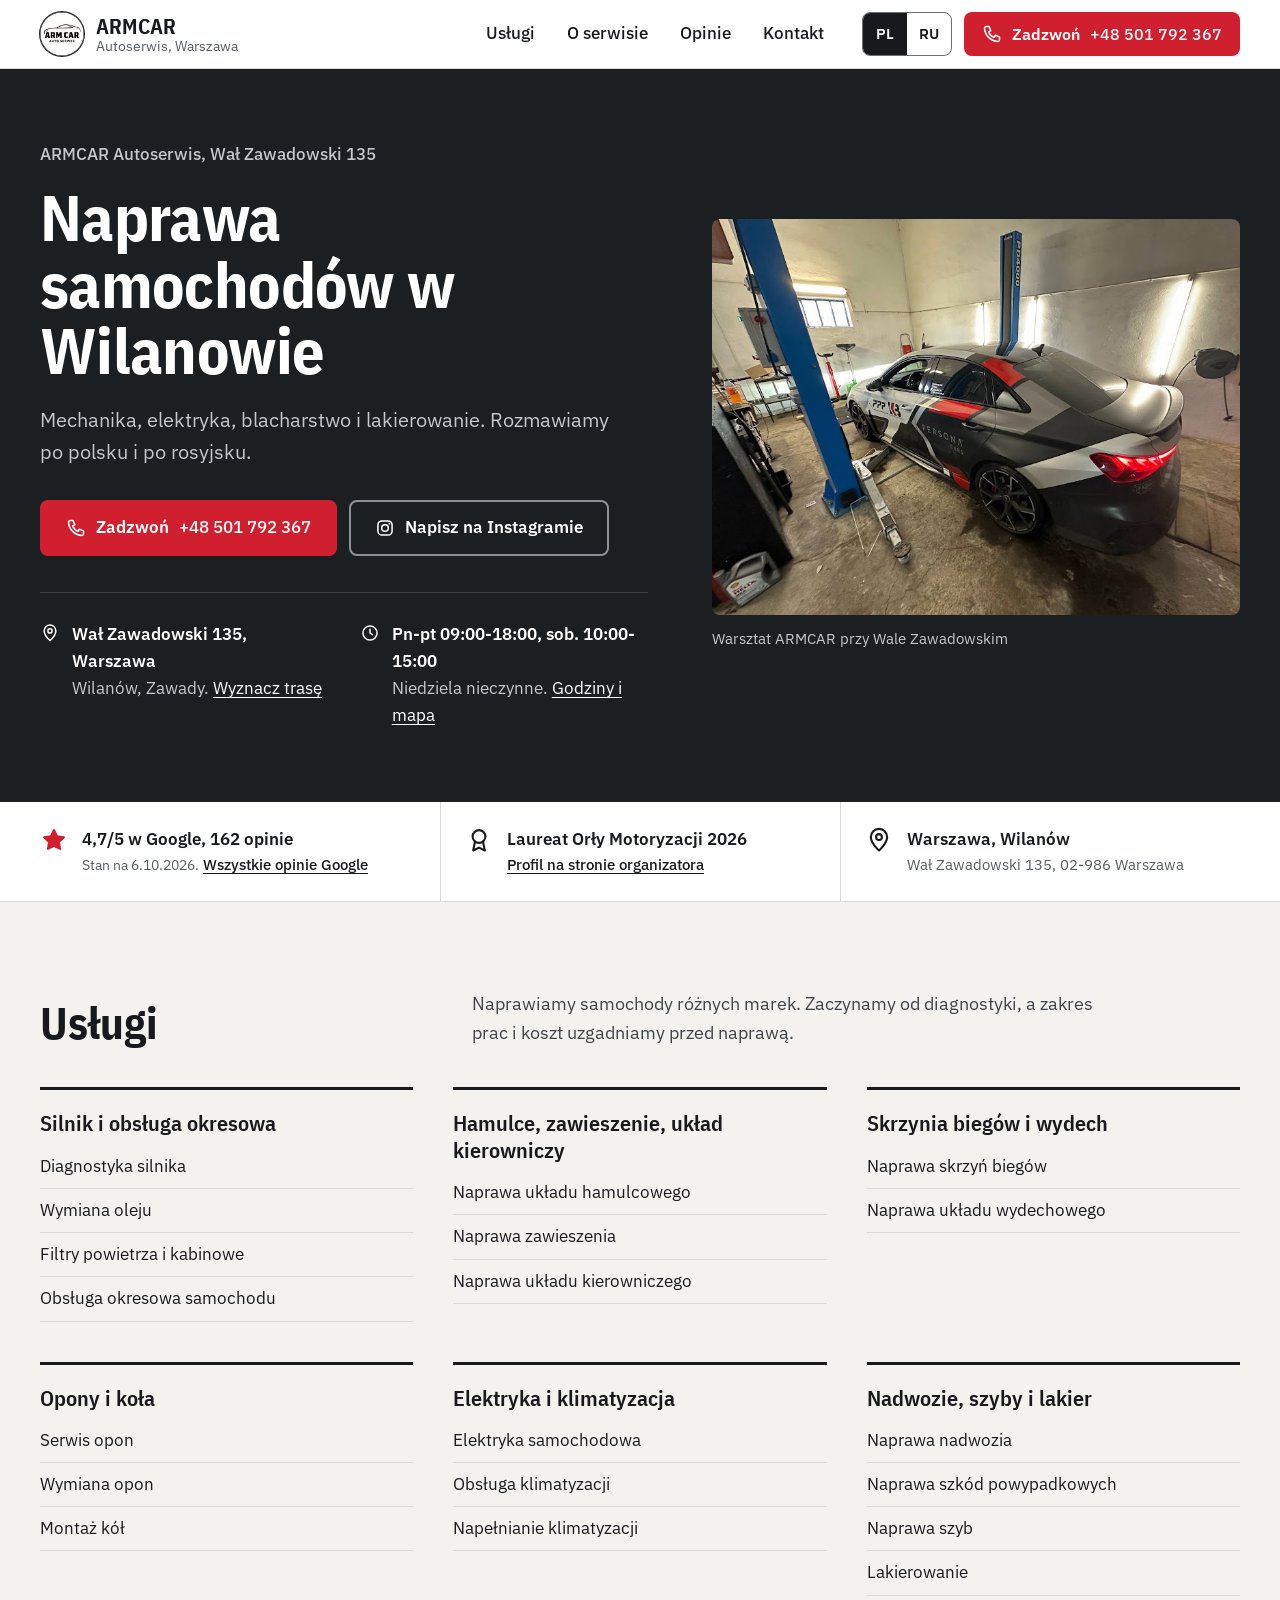
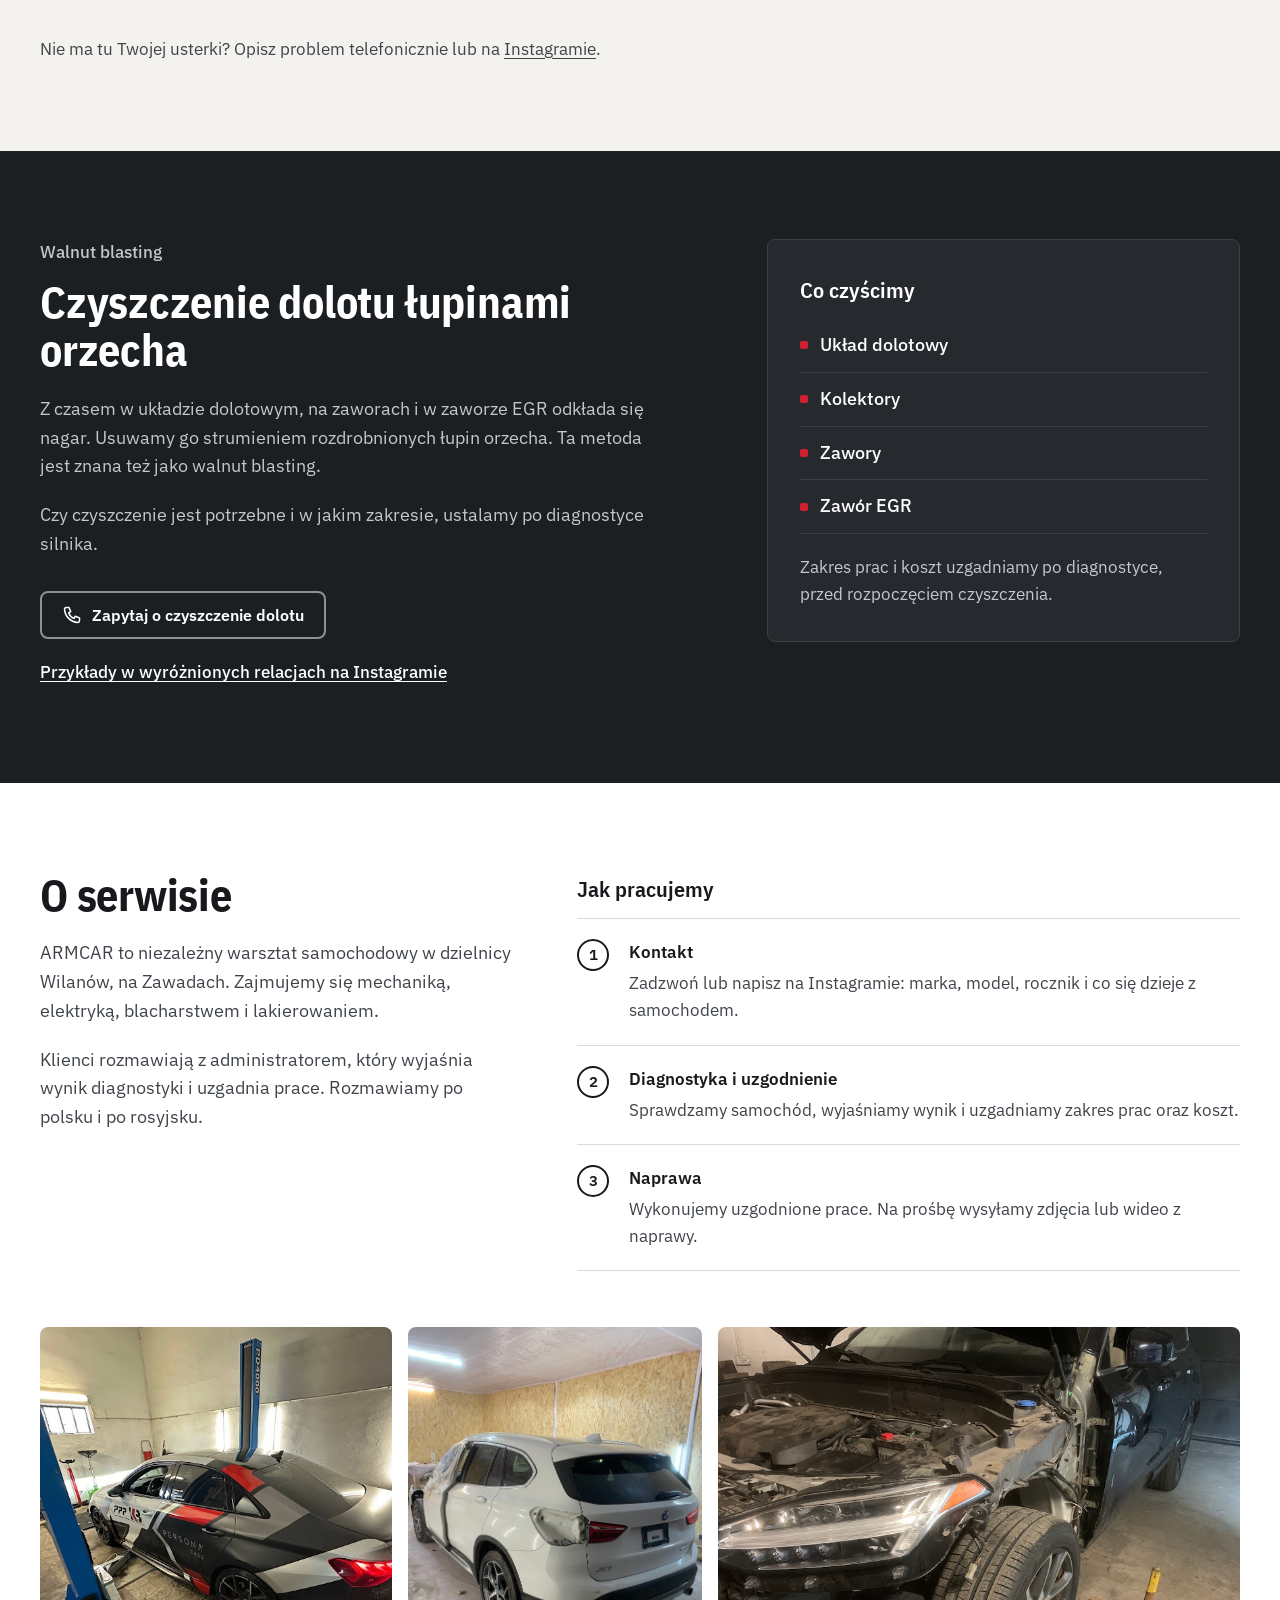
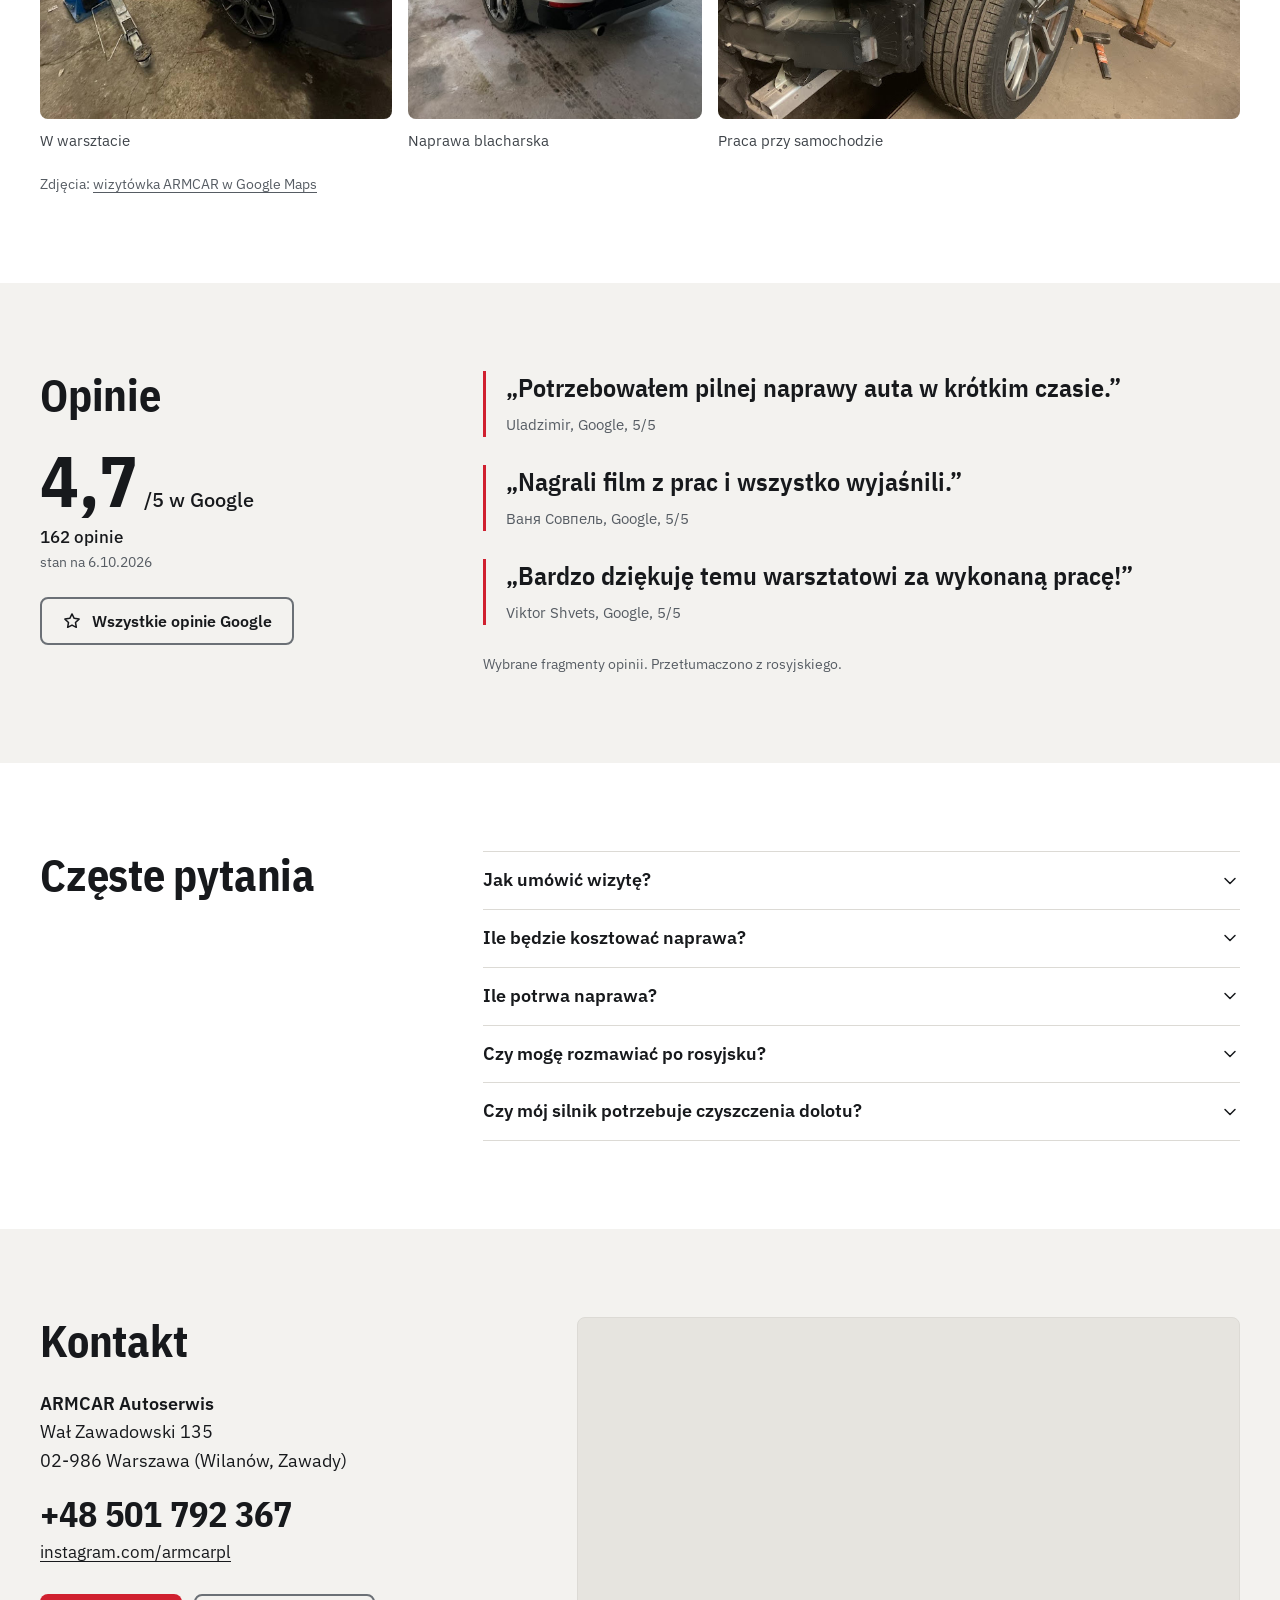
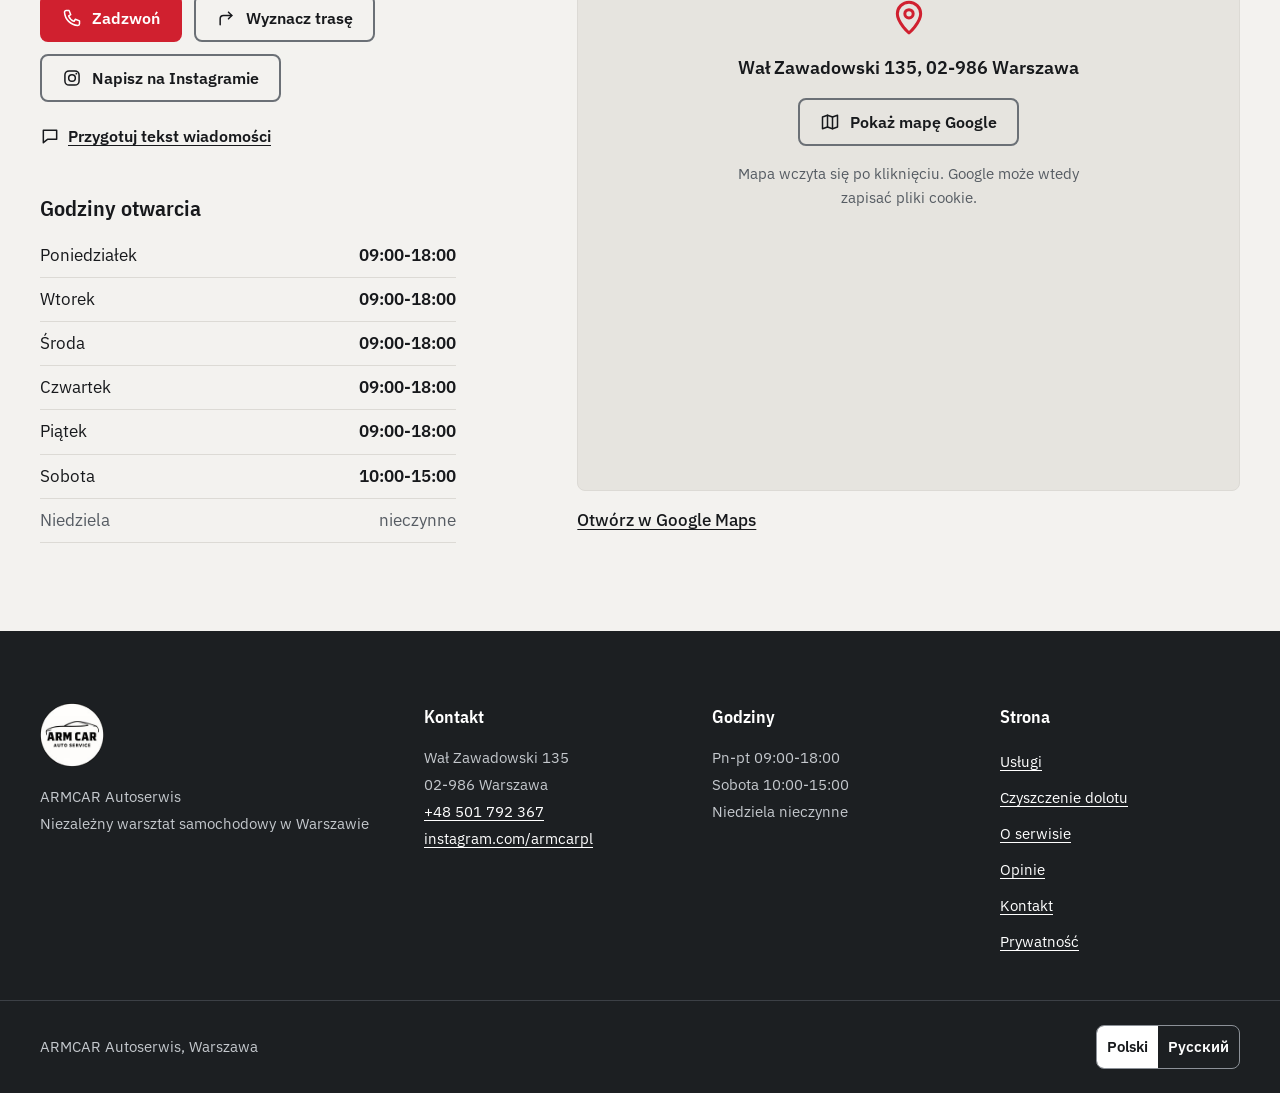
==== commit 62a0eae4: "Rebuild ARMCAR website with verified business content and responsive design" ====
--- a/index.html
+++ b/index.html
@@ -3,61 +3,67 @@
 <head>
   <meta charset="utf-8">
   <meta name="viewport" content="width=device-width, initial-scale=1, viewport-fit=cover">
-  <title>ARMCAR: autoserwis w Warszawie, Wał Zawadowski 135</title>
-  <meta name="description" content="ARMCAR Autoserwis, Wał Zawadowski 135, 02-986 Warszawa. Mechanika, opony, elektryka samochodowa, blacharstwo, lakierowanie i klimatyzacja. Tel. +48 501 792 367.">
-  <meta name="robots" content="noindex, nofollow">
-  <meta name="theme-color" content="#245a84">
+  <title>ARMCAR Autoserwis Warszawa Wilanów: diagnostyka i naprawa samochodów</title>
+  <meta name="description" content="ARMCAR Autoserwis, Wał Zawadowski 135, Warszawa. Diagnostyka, mechanika, elektryka, blacharstwo, lakierowanie, klimatyzacja i czyszczenie dolotu łupinami orzecha. Tel. +48 501 792 367.">
+  <link rel="canonical" href="https://mrabets.github.io/armcar-autoserwis/">
+  <link rel="alternate" hreflang="pl" href="https://mrabets.github.io/armcar-autoserwis/">
+  <link rel="alternate" hreflang="ru" href="https://mrabets.github.io/armcar-autoserwis/ru/">
+  <link rel="alternate" hreflang="x-default" href="https://mrabets.github.io/armcar-autoserwis/">
+  <meta property="og:url" content="https://mrabets.github.io/armcar-autoserwis/">
+  <meta property="og:image" content="https://mrabets.github.io/armcar-autoserwis/assets/img/workshop.jpg">
+  <meta property="og:image:width" content="773">
+  <meta property="og:image:height" content="580">
+  <meta name="theme-color" content="#1c1f22">
   <meta property="og:type" content="website">
   <meta property="og:locale" content="pl_PL">
   <meta property="og:locale:alternate" content="ru_RU">
-  <meta property="og:title" content="ARMCAR Autoserwis, Warszawa, Wał Zawadowski 135">
-  <meta property="og:description" content="Diagnostyka i naprawa samochodów w Warszawie. Wał Zawadowski 135. Telefon: +48 501 792 367.">
-  <link rel="icon" href="assets/img/favicon.svg" type="image/svg+xml">
+  <meta property="og:title" content="ARMCAR Autoserwis, Warszawa">
+  <meta property="og:description" content="Diagnostyka i naprawa samochodów przy Wale Zawadowskim 135. Telefon: +48 501 792 367.">
+  <link rel="icon" href="assets/img/logo.jpg" type="image/jpeg">
+  <link rel="apple-touch-icon" href="assets/img/logo.jpg">
+  <link rel="preload" href="assets/fonts/plex-3.woff2" as="font" type="font/woff2" crossorigin>
+  <link rel="preload" href="assets/fonts/plex-8.woff2" as="font" type="font/woff2" crossorigin>
   <link rel="stylesheet" href="assets/css/fonts.css">
   <link rel="stylesheet" href="assets/css/styles.css">
+  <script>document.documentElement.classList.add("js")</script>
   <script type="application/ld+json">
   {
     "@context": "https://schema.org",
     "@type": "AutoRepair",
     "name": "ARMCAR Autoserwis",
+    "url": "https://mrabets.github.io/armcar-autoserwis/",
     "telephone": "+48501792367",
     "address": {
-        "@type": "PostalAddress",
-        "streetAddress": "Wał Zawadowski 135",
-        "postalCode": "02-986",
-        "addressLocality": "Warszawa",
-        "addressCountry": "PL"
+      "@type": "PostalAddress",
+      "streetAddress": "Wał Zawadowski 135",
+      "postalCode": "02-986",
+      "addressLocality": "Warszawa",
+      "addressCountry": "PL"
+    },
+    "geo": {
+      "@type": "GeoCoordinates",
+      "latitude": 52.1804756,
+      "longitude": 21.1117846
     },
     "hasMap": "https://www.google.com/maps/search/?api=1&query=ARMCAR%20Autoserwis&query_place_id=ChIJrZZSLTnTHkcRetHvms2TYNY",
-    "sameAs": [
-        "https://www.instagram.com/armcarpl/"
-    ],
+    "sameAs": ["https://www.instagram.com/armcarpl/"],
+    "knowsLanguage": ["pl", "ru"],
+    "award": "Laureat Orły Motoryzacji 2026",
     "openingHoursSpecification": [
-        {
-            "@type": "OpeningHoursSpecification",
-            "dayOfWeek": [
-                "Monday",
-                "Tuesday",
-                "Wednesday",
-                "Thursday",
-                "Friday"
-            ],
-            "opens": "09:00",
-            "closes": "18:00"
-        },
-        {
-            "@type": "OpeningHoursSpecification",
-            "dayOfWeek": "Saturday",
-            "opens": "10:00",
-            "closes": "15:00"
-        }
-    ],
-    "geo": {
-        "@type": "GeoCoordinates",
-        "latitude": 52.1804756,
-        "longitude": 21.1117846
-    }
-}
+      {
+        "@type": "OpeningHoursSpecification",
+        "dayOfWeek": ["Monday", "Tuesday", "Wednesday", "Thursday", "Friday"],
+        "opens": "09:00",
+        "closes": "18:00"
+      },
+      {
+        "@type": "OpeningHoursSpecification",
+        "dayOfWeek": "Saturday",
+        "opens": "10:00",
+        "closes": "15:00"
+      }
+    ]
+  }
   </script>
   <script src="assets/js/main.js" defer></script>
 </head>
@@ -65,27 +71,25 @@
   <svg class="sprite" aria-hidden="true" focusable="false" xmlns="http://www.w3.org/2000/svg">
     <symbol id="i-phone" viewBox="0 0 24 24"><path d="M5 3h3.5l2 5-2.5 1.5a11 11 0 0 0 6.5 6.5l1.5-2.5 5 2V19a2 2 0 0 1-2 2A17 17 0 0 1 3 5a2 2 0 0 1 2-2z"/></symbol>
     <symbol id="i-route" viewBox="0 0 24 24"><path d="M5 20v-7a4 4 0 0 1 4-4h10"/><path d="M15 5l4 4-4 4"/></symbol>
+    <symbol id="i-pin" viewBox="0 0 24 24"><path d="M12 21s-7-6.2-7-11.5a7 7 0 0 1 14 0C19 14.8 12 21 12 21z"/><circle cx="12" cy="9.5" r="2.5"/></symbol>
+    <symbol id="i-clock" viewBox="0 0 24 24"><circle cx="12" cy="12" r="8.5"/><path d="M12 7.5V12l3 2"/></symbol>
+    <symbol id="i-instagram" viewBox="0 0 24 24"><rect x="3.5" y="3.5" width="17" height="17" rx="5"/><circle cx="12" cy="12" r="4"/><circle cx="17.2" cy="6.8" r="1.1" fill="currentColor" stroke="none"/></symbol>
+    <symbol id="i-star" viewBox="0 0 24 24"><path d="M12 3.5l2.6 5.3 5.9.9-4.3 4.1 1 5.8-5.2-2.7-5.2 2.7 1-5.8-4.3-4.1 5.9-.9z"/></symbol>
+    <symbol id="i-award" viewBox="0 0 24 24"><circle cx="12" cy="9" r="5.5"/><path d="M8.6 13.3 7 21l5-2.5 5 2.5-1.6-7.7"/></symbol>
     <symbol id="i-map" viewBox="0 0 24 24"><path d="M9 4 3 6v14l6-2 6 2 6-2V4l-6 2-6-2z"/><path d="M9 4v14M15 6v14"/></symbol>
-    <symbol id="i-instagram" viewBox="0 0 24 24"><rect x="3.5" y="3.5" width="17" height="17" rx="5"/><circle cx="12" cy="12" r="4"/><circle cx="17.2" cy="6.8" r="1.1" fill="currentColor" stroke="none"/></symbol>
-    <symbol id="i-copy" viewBox="0 0 24 24"><rect x="8" y="8" width="12" height="12" rx="1"/><path d="M16 8V4H4v12h4"/></symbol>
+    <symbol id="i-copy" viewBox="0 0 24 24"><rect x="8" y="8" width="12" height="12" rx="2"/><path d="M16 8V5a1 1 0 0 0-1-1H5a1 1 0 0 0-1 1v10a1 1 0 0 0 1 1h3"/></symbol>
+    <symbol id="i-message" viewBox="0 0 24 24"><path d="M4 5h16v11H9l-5 4z"/></symbol>
+    <symbol id="i-chevron" viewBox="0 0 24 24"><path d="M6 9l6 6 6-6"/></symbol>
     <symbol id="i-menu" viewBox="0 0 24 24"><path d="M4 7h16M4 12h16M4 17h16"/></symbol>
     <symbol id="i-close" viewBox="0 0 24 24"><path d="M6 6l12 12M18 6 6 18"/></symbol>
   </svg>
 
   <a class="skip-link" href="#main">Przejdź do treści</a>
 
-  <div class="demo-bar">
-    <div class="container demo-bar__inner">
-      <span class="demo-bar__tag">Demo</span>
-      <p class="demo-bar__text">Przykładowa strona dla ARMCAR</p>
-      <a href="#o-stronie">Szczegóły</a>
-    </div>
-  </div>
-
   <header class="site-header" data-header>
     <div class="container site-header__inner">
       <a class="brand" href="#top" aria-label="ARMCAR Autoserwis, początek strony">
-        <svg class="brand__mark" viewBox="0 0 32 32" aria-hidden="true"><polygon class="brand__nut" points="16,3 27.3,9.5 27.3,22.5 16,29 4.7,22.5 4.7,9.5"/><circle class="brand__hole" cx="16" cy="16" r="5"/></svg>
+        <img class="brand__logo" src="assets/img/logo.jpg" width="150" height="150" alt="">
         <span class="brand__text">
           <span class="brand__name">ARMCAR</span>
           <span class="brand__sub">Autoserwis, Warszawa</span>
@@ -94,286 +98,407 @@
 
       <nav class="site-nav" id="site-nav" aria-label="Główna nawigacja" data-menu>
         <ul class="site-nav__list">
-          <li><a href="#uslugi">Usługi</a></li>
-          <li><a href="#dojazd">Godziny i dojazd</a></li>
-          <li><a href="#kontakt">Kontakt</a></li>
+          <li><a class="site-nav__link" href="#uslugi">Usługi</a></li>
+          <li><a class="site-nav__link" href="#o-serwisie">O serwisie</a></li>
+          <li><a class="site-nav__link" href="#opinie">Opinie</a></li>
+          <li><a class="site-nav__link" href="#kontakt">Kontakt</a></li>
         </ul>
       </nav>
 
       <div class="site-header__actions">
-        <div class="lang" aria-label="Język strony">
-          <a href="index.html" lang="pl" aria-current="true">PL</a>
+        <div class="lang" role="group" aria-label="Język strony">
+          <a href="index.html" lang="pl" aria-current="page">PL</a>
           <a href="ru/index.html" lang="ru" hreflang="ru">RU</a>
         </div>
-        <a class="button button--dark button--compact site-header__call" href="tel:+48501792367">
+        <a class="button button--primary site-header__call" href="tel:+48501792367">
           <svg class="icon" aria-hidden="true"><use href="#i-phone"/></svg>
-          Zadzwoń
+          <span>Zadzwoń</span>
+          <span class="site-header__number">+48 501 792 367</span>
         </a>
         <button class="menu-toggle" type="button" aria-expanded="false" aria-controls="site-nav" data-menu-toggle>
-          <span class="visually-hidden">Menu</span>
-          <svg class="icon icon--open" aria-hidden="true"><use href="#i-menu"/></svg>
-          <svg class="icon icon--close" aria-hidden="true"><use href="#i-close"/></svg>
+          <svg class="icon menu-toggle__open" aria-hidden="true"><use href="#i-menu"/></svg>
+          <svg class="icon menu-toggle__close" aria-hidden="true"><use href="#i-close"/></svg>
+          <span>Menu</span>
         </button>
       </div>
     </div>
   </header>
 
   <main id="main">
-    <section class="hero" id="top" aria-labelledby="hero-title">
+    <section class="hero is-dark" id="top" aria-labelledby="hero-title">
       <div class="container hero__grid">
-        <div class="hero__intro">
-          <h1 class="hero__title" id="hero-title">Autoserwis ARMCAR w Warszawie</h1>
-          <p class="hero__lead">Diagnostyka i naprawa samochodów, opony, blacharstwo, lakierowanie i klimatyzacja. Warsztat przy Wale Zawadowskim 135.</p>
+        <div class="hero__content">
+          <p class="hero__kicker">ARMCAR Autoserwis, Wał Zawadowski 135</p>
+          <h1 class="hero__title" id="hero-title">Naprawa samochodów w Wilanowie</h1>
+          <p class="hero__lead">Mechanika, elektryka, blacharstwo i lakierowanie. Rozmawiamy po polsku i po rosyjsku.</p>
           <div class="hero__actions">
             <a class="button button--primary button--large" href="tel:+48501792367">
               <svg class="icon" aria-hidden="true"><use href="#i-phone"/></svg>
-              <span class="button__stack"><span>Zadzwoń</span><span class="button__meta">+48 501 792 367</span></span>
+              <span>Zadzwoń</span>
+              <span class="button__number">+48 501 792 367</span>
             </a>
-            <a class="button button--ghost button--large" href="https://www.instagram.com/armcarpl/" target="_blank" rel="noopener">
+            <a class="button button--secondary button--large" href="https://www.instagram.com/armcarpl/" target="_blank" rel="noopener">
               <svg class="icon" aria-hidden="true"><use href="#i-instagram"/></svg>
               Napisz na Instagramie
             </a>
           </div>
-          <p class="hero__note">Porozumiemy się po polsku i po rosyjsku.</p>
-          <p class="hero__rating"><a href="https://www.google.com/maps/search/?api=1&amp;query=ARMCAR%20Autoserwis&amp;query_place_id=ChIJrZZSLTnTHkcRetHvms2TYNY" target="_blank" rel="noopener">4,7/5 w Google, 162 opinie</a> (stan na 5 października 2026)</p>
-        </div>
-
-        <aside class="visit" id="dojazd" aria-labelledby="visit-title">
-          <h2 class="visit__title" id="visit-title">Godziny i dojazd</h2>
-          <dl class="hours">
-            <div class="hours__row"><dt>Pn-pt</dt><dd>09:00-18:00</dd></div>
-            <div class="hours__row"><dt>Sobota</dt><dd>10:00-15:00</dd></div>
-            <div class="hours__row hours__row--closed"><dt>Niedziela</dt><dd>zamknięte</dd></div>
-          </dl>
-          <p class="visit__address">Wał Zawadowski 135, 02-986 Warszawa</p>
-          <div class="visit__actions">
-            <a class="button button--primary" href="https://www.google.com/maps/dir/?api=1&amp;destination=ARMCAR%20Autoserwis%2C%20Wa%C5%82%20Zawadowski%20135%2C%2002-986%20Warszawa&amp;destination_place_id=ChIJrZZSLTnTHkcRetHvms2TYNY" target="_blank" rel="noopener">
+          <ul class="hero__facts">
+            <li class="fact">
+              <svg class="icon fact__icon" aria-hidden="true"><use href="#i-pin"/></svg>
+              <span>
+                <strong class="fact__title">Wał Zawadowski 135, Warszawa</strong>
+                <span class="fact__text">Wilanów, Zawady. <a href="https://www.google.com/maps/dir/?api=1&amp;destination=ARMCAR%20Autoserwis%2C%20Wa%C5%82%20Zawadowski%20135%2C%2002-986%20Warszawa&amp;destination_place_id=ChIJrZZSLTnTHkcRetHvms2TYNY" target="_blank" rel="noopener">Wyznacz trasę</a></span>
+              </span>
+            </li>
+            <li class="fact">
+              <svg class="icon fact__icon" aria-hidden="true"><use href="#i-clock"/></svg>
+              <span>
+                <strong class="fact__title">Pn-pt 09:00-18:00, sob. 10:00-15:00</strong>
+                <span class="fact__text">Niedziela nieczynne. <a href="#kontakt">Godziny i mapa</a></span>
+              </span>
+            </li>
+          </ul>
+        </div>
+        <figure class="hero__media">
+          <img class="hero__photo" src="assets/img/workshop.jpg" width="773" height="580" alt="Samochód przy podnośniku w warsztacie ARMCAR" fetchpriority="high">
+          <figcaption class="hero__caption">Warsztat ARMCAR przy Wale Zawadowskim</figcaption>
+        </figure>
+      </div>
+    </section>
+
+    <section class="trust" aria-label="Ocena, nagroda i lokalizacja">
+      <div class="container trust__grid">
+        <div class="trust__item">
+          <svg class="icon trust__icon trust__icon--star" aria-hidden="true"><use href="#i-star"/></svg>
+          <div>
+            <p class="trust__title">4,7/5 w Google, 162 opinie</p>
+            <p class="trust__text"><span class="trust__date">Stan na 6.10.2026.</span> <a href="https://www.google.com/maps/search/?api=1&amp;query=ARMCAR%20Autoserwis&amp;query_place_id=ChIJrZZSLTnTHkcRetHvms2TYNY" target="_blank" rel="noopener">Wszystkie opinie Google</a></p>
+          </div>
+        </div>
+        <div class="trust__item">
+          <svg class="icon trust__icon" aria-hidden="true"><use href="#i-award"/></svg>
+          <div>
+            <p class="trust__title">Laureat Orły Motoryzacji 2026</p>
+            <p class="trust__text"><a href="https://www.orlymotoryzacji.pl/profile-1550692-armcar-autoserwis" target="_blank" rel="noopener">Profil na stronie organizatora</a></p>
+          </div>
+        </div>
+        <div class="trust__item">
+          <svg class="icon trust__icon" aria-hidden="true"><use href="#i-pin"/></svg>
+          <div>
+            <p class="trust__title">Warszawa, Wilanów</p>
+            <p class="trust__text">Wał Zawadowski 135, 02-986 Warszawa</p>
+          </div>
+        </div>
+      </div>
+    </section>
+
+    <section class="section section--tint" id="uslugi" aria-labelledby="services-title">
+      <div class="container">
+        <div class="section-head">
+          <h2 class="section-title" id="services-title">Usługi</h2>
+          <p class="section-lead">Naprawiamy samochody różnych marek. Zaczynamy od diagnostyki, a zakres prac i koszt uzgadniamy przed naprawą.</p>
+        </div>
+
+        <div class="services">
+          <article class="service">
+            <h3 class="service__title">Silnik i obsługa okresowa</h3>
+            <ul class="service__list">
+              <li>Diagnostyka silnika</li>
+              <li>Wymiana oleju</li>
+              <li>Filtry powietrza i kabinowe</li>
+              <li>Obsługa okresowa samochodu</li>
+            </ul>
+          </article>
+          <article class="service">
+            <h3 class="service__title">Hamulce, zawieszenie, układ kierowniczy</h3>
+            <ul class="service__list">
+              <li>Naprawa układu hamulcowego</li>
+              <li>Naprawa zawieszenia</li>
+              <li>Naprawa układu kierowniczego</li>
+            </ul>
+          </article>
+          <article class="service">
+            <h3 class="service__title">Skrzynia biegów i wydech</h3>
+            <ul class="service__list">
+              <li>Naprawa skrzyń biegów</li>
+              <li>Naprawa układu wydechowego</li>
+            </ul>
+          </article>
+          <article class="service">
+            <h3 class="service__title">Opony i koła</h3>
+            <ul class="service__list">
+              <li>Serwis opon</li>
+              <li>Wymiana opon</li>
+              <li>Montaż kół</li>
+            </ul>
+          </article>
+          <article class="service">
+            <h3 class="service__title">Elektryka i klimatyzacja</h3>
+            <ul class="service__list">
+              <li>Elektryka samochodowa</li>
+              <li>Obsługa klimatyzacji</li>
+              <li>Napełnianie klimatyzacji</li>
+            </ul>
+          </article>
+          <article class="service">
+            <h3 class="service__title">Nadwozie, szyby i lakier</h3>
+            <ul class="service__list">
+              <li>Naprawa nadwozia</li>
+              <li>Naprawa szkód powypadkowych</li>
+              <li>Naprawa szyb</li>
+              <li>Lakierowanie</li>
+            </ul>
+          </article>
+        </div>
+
+        <p class="services__note">Nie ma tu Twojej usterki? Opisz problem telefonicznie lub na <a href="https://www.instagram.com/armcarpl/" target="_blank" rel="noopener">Instagramie</a>.</p>
+      </div>
+    </section>
+
+    <section class="section feature is-dark" id="czyszczenie-dolotu" aria-labelledby="feature-title">
+      <div class="container feature__grid">
+        <div class="feature__content">
+          <p class="feature__kicker">Walnut blasting</p>
+          <h2 class="section-title" id="feature-title">Czyszczenie dolotu łupinami orzecha</h2>
+          <p class="feature__text">Z czasem w układzie dolotowym, na zaworach i w zaworze EGR odkłada się nagar. Usuwamy go strumieniem rozdrobnionych łupin orzecha. Ta metoda jest znana też jako walnut blasting.</p>
+          <p class="feature__text">Czy czyszczenie jest potrzebne i w jakim zakresie, ustalamy po diagnostyce silnika.</p>
+          <div class="feature__actions">
+            <a class="button button--secondary" href="tel:+48501792367">
+              <svg class="icon" aria-hidden="true"><use href="#i-phone"/></svg>
+              Zapytaj o czyszczenie dolotu
+            </a>
+            <a class="text-link" href="https://www.instagram.com/armcarpl/" target="_blank" rel="noopener">Przykłady w wyróżnionych relacjach na Instagramie</a>
+          </div>
+        </div>
+        <div class="feature__panel">
+          <h3 class="feature__panel-title">Co czyścimy</h3>
+          <ul class="feature__list">
+            <li>Układ dolotowy</li>
+            <li>Kolektory</li>
+            <li>Zawory</li>
+            <li>Zawór EGR</li>
+          </ul>
+          <p class="feature__panel-note">Zakres prac i koszt uzgadniamy po diagnostyce, przed rozpoczęciem czyszczenia.</p>
+        </div>
+      </div>
+    </section>
+
+    <section class="section" id="o-serwisie" aria-labelledby="about-title">
+      <div class="container">
+        <div class="about">
+          <div class="about__intro">
+            <h2 class="section-title" id="about-title">O serwisie</h2>
+            <p>ARMCAR to niezależny warsztat samochodowy w dzielnicy Wilanów, na Zawadach. Zajmujemy się mechaniką, elektryką, blacharstwem i lakierowaniem.</p>
+            <p>Klienci rozmawiają z administratorem, który wyjaśnia wynik diagnostyki i uzgadnia prace. Rozmawiamy po polsku i po rosyjsku.</p>
+          </div>
+          <div class="about__process">
+            <h3 class="about__subtitle">Jak pracujemy</h3>
+            <ol class="steps">
+              <li class="step">
+                <h4 class="step__title">Kontakt</h4>
+                <p>Zadzwoń lub napisz na Instagramie: marka, model, rocznik i co się dzieje z samochodem.</p>
+              </li>
+              <li class="step">
+                <h4 class="step__title">Diagnostyka i uzgodnienie</h4>
+                <p>Sprawdzamy samochód, wyjaśniamy wynik i uzgadniamy zakres prac oraz koszt.</p>
+              </li>
+              <li class="step">
+                <h4 class="step__title">Naprawa</h4>
+                <p>Wykonujemy uzgodnione prace. Na prośbę wysyłamy zdjęcia lub wideo z naprawy.</p>
+              </li>
+            </ol>
+          </div>
+        </div>
+
+        <div class="gallery">
+          <figure class="gallery__item gallery__item--workshop">
+            <img class="gallery__img" src="assets/img/workshop.jpg" width="773" height="580" alt="Samochód przy podnośniku w warsztacie ARMCAR" loading="lazy" decoding="async" data-zoom>
+            <figcaption class="gallery__caption">W warsztacie</figcaption>
+          </figure>
+          <figure class="gallery__item gallery__item--bodywork">
+            <img class="gallery__img" src="assets/img/bodywork.jpg" width="609" height="812" alt="BMW X1 w trakcie naprawy blacharskiej" loading="lazy" decoding="async" data-zoom>
+            <figcaption class="gallery__caption">Naprawa blacharska</figcaption>
+          </figure>
+          <figure class="gallery__item gallery__item--repair">
+            <img class="gallery__img" src="assets/img/repair.jpg" width="773" height="580" alt="Samochód z otwartą maską i zdjętymi elementami przodu" loading="lazy" decoding="async" data-zoom>
+            <figcaption class="gallery__caption">Praca przy samochodzie</figcaption>
+          </figure>
+        </div>
+        <p class="gallery__source">Zdjęcia: <a href="https://www.google.com/maps/search/?api=1&amp;query=ARMCAR%20Autoserwis&amp;query_place_id=ChIJrZZSLTnTHkcRetHvms2TYNY" target="_blank" rel="noopener">wizytówka ARMCAR w Google Maps</a></p>
+      </div>
+    </section>
+
+    <section class="section section--tint" id="opinie" aria-labelledby="reviews-title">
+      <div class="container reviews">
+        <div class="reviews__summary">
+          <h2 class="section-title" id="reviews-title">Opinie</h2>
+          <p class="rating">
+            <span class="rating__value">4,7</span>
+            <span class="rating__scale">/5 w Google</span>
+          </p>
+          <p class="rating__count">162 opinie <span class="rating__date">stan na 6.10.2026</span></p>
+          <a class="button button--secondary" href="https://www.google.com/maps/search/?api=1&amp;query=ARMCAR%20Autoserwis&amp;query_place_id=ChIJrZZSLTnTHkcRetHvms2TYNY" target="_blank" rel="noopener">
+            <svg class="icon" aria-hidden="true"><use href="#i-star"/></svg>
+            Wszystkie opinie Google
+          </a>
+        </div>
+        <div class="reviews__list">
+          <figure class="quote">
+            <blockquote class="quote__text"><p>„Potrzebowałem pilnej naprawy auta w krótkim czasie.”</p></blockquote>
+            <figcaption class="quote__author">Uladzimir, Google, 5/5</figcaption>
+          </figure>
+          <figure class="quote">
+            <blockquote class="quote__text"><p>„Nagrali film z prac i wszystko wyjaśnili.”</p></blockquote>
+            <figcaption class="quote__author">Ваня Совпель, Google, 5/5</figcaption>
+          </figure>
+          <figure class="quote">
+            <blockquote class="quote__text"><p>„Bardzo dziękuję temu warsztatowi za wykonaną pracę!”</p></blockquote>
+            <figcaption class="quote__author">Viktor Shvets, Google, 5/5</figcaption>
+          </figure>
+          <p class="reviews__note">Wybrane fragmenty opinii. Przetłumaczono z rosyjskiego.</p>
+        </div>
+      </div>
+    </section>
+
+    <section class="section" id="pytania" aria-labelledby="faq-title">
+      <div class="container faq">
+        <h2 class="section-title" id="faq-title">Częste pytania</h2>
+        <div class="faq__list">
+          <details class="faq__item">
+            <summary class="faq__question">Jak umówić wizytę?<svg class="icon faq__icon" aria-hidden="true"><use href="#i-chevron"/></svg></summary>
+            <div class="faq__answer">
+              <p>Zadzwoń pod numer <a href="tel:+48501792367">+48 501 792 367</a> albo napisz na <a href="https://www.instagram.com/armcarpl/" target="_blank" rel="noopener">Instagramie</a>. Podaj markę, model i rocznik samochodu oraz opisz, co się dzieje. Termin ustalimy w rozmowie.</p>
+            </div>
+          </details>
+          <details class="faq__item">
+            <summary class="faq__question">Ile będzie kosztować naprawa?<svg class="icon faq__icon" aria-hidden="true"><use href="#i-chevron"/></svg></summary>
+            <div class="faq__answer">
+              <p>Cena zależy od usterki i potrzebnych części. Przy zapisie zapytaj o koszt diagnostyki. Przed zleceniem naprawy potwierdź łączną kwotę do zapłaty za części i robociznę, z VAT. Dodatkowe prace również wymagają uzgodnienia.</p>
+            </div>
+          </details>
+          <details class="faq__item">
+            <summary class="faq__question">Ile potrwa naprawa?<svg class="icon faq__icon" aria-hidden="true"><use href="#i-chevron"/></svg></summary>
+            <div class="faq__answer">
+              <p>To zależy od zakresu prac i dostępności części. Przy zapisie ustal termin przyjęcia, a po diagnostyce przewidywany termin odbioru samochodu.</p>
+            </div>
+          </details>
+          <details class="faq__item">
+            <summary class="faq__question">Czy mogę rozmawiać po rosyjsku?<svg class="icon faq__icon" aria-hidden="true"><use href="#i-chevron"/></svg></summary>
+            <div class="faq__answer">
+              <p>Tak. Obsługujemy klientów po polsku i po rosyjsku.</p>
+            </div>
+          </details>
+          <details class="faq__item">
+            <summary class="faq__question">Czy mój silnik potrzebuje czyszczenia dolotu?<svg class="icon faq__icon" aria-hidden="true"><use href="#i-chevron"/></svg></summary>
+            <div class="faq__answer">
+              <p>Bez sprawdzenia samochodu nie da się tego ocenić. Po diagnostyce powiemy, czy czyszczenie ma sens i jaki zakres obejmie.</p>
+            </div>
+          </details>
+        </div>
+      </div>
+    </section>
+
+    <section class="section section--tint" id="kontakt" aria-labelledby="contact-title">
+      <div class="container contact">
+        <div class="contact__info">
+          <h2 class="section-title" id="contact-title">Kontakt</h2>
+          <address class="contact__address">
+            <strong>ARMCAR Autoserwis</strong><br>
+            Wał Zawadowski 135<br>
+            02-986 Warszawa (Wilanów, Zawady)
+          </address>
+          <p class="contact__phone"><a href="tel:+48501792367">+48 501 792 367</a></p>
+          <p class="contact__instagram"><a href="https://www.instagram.com/armcarpl/" target="_blank" rel="noopener">instagram.com/armcarpl</a></p>
+
+          <div class="contact__actions">
+            <a class="button button--primary" href="tel:+48501792367">
+              <svg class="icon" aria-hidden="true"><use href="#i-phone"/></svg>
+              Zadzwoń
+            </a>
+            <a class="button button--secondary" href="https://www.google.com/maps/dir/?api=1&amp;destination=ARMCAR%20Autoserwis%2C%20Wa%C5%82%20Zawadowski%20135%2C%2002-986%20Warszawa&amp;destination_place_id=ChIJrZZSLTnTHkcRetHvms2TYNY" target="_blank" rel="noopener">
               <svg class="icon" aria-hidden="true"><use href="#i-route"/></svg>
               Wyznacz trasę
             </a>
-            <button class="button button--ghost" type="button" aria-controls="map" data-map-load data-js-only>
-              <svg class="icon" aria-hidden="true"><use href="#i-map"/></svg>
-              Pokaż mapę
-            </button>
-          </div>
-          <div class="map" id="map" tabindex="-1" data-map data-map-src="https://maps.google.com/maps?q=ARMCAR%20Autoserwis%2C%20Wa%C5%82%20Zawadowski%20135%2C%2002-986%20Warszawa&amp;z=15&amp;output=embed" hidden></div>
-        </aside>
-      </div>
-    </section>
-
-    <section class="services" id="uslugi" aria-labelledby="services-title" data-services>
-      <div class="container">
-        <h2 class="section-title" id="services-title">Usługi</h2>
-
-        <div class="services__grid">
-          <div class="diagram">
-            <svg class="car" viewBox="0 10 1200 480" role="img" aria-labelledby="car-title car-desc" xmlns="http://www.w3.org/2000/svg">
-              <title id="car-title">Schemat samochodu</title>
-              <desc id="car-desc">Rysunek auta z zaznaczonymi obszarami napraw: silnik, hamulce i zawieszenie, opony, skrzynia biegów i wydech, elektryka, nadwozie i szyby, lakier, klimatyzacja.</desc>
-              <g aria-hidden="true">
-                <path class="car__dim" d="M120 34H1100M120 24V44M1100 24V44M290 28V40M930 28V40"/>
-                <path class="car__axis" d="M290 56V480M930 56V480"/>
-                <path class="car__ground" d="M40 442H1160"/>
-                <path class="car__hatch" d="M80 442l-14 14M120 442l-14 14M160 442l-14 14M200 442l-14 14M240 442l-14 14M280 442l-14 14M320 442l-14 14M360 442l-14 14M400 442l-14 14M440 442l-14 14M480 442l-14 14M520 442l-14 14M560 442l-14 14M600 442l-14 14M640 442l-14 14M680 442l-14 14M720 442l-14 14M760 442l-14 14M800 442l-14 14M840 442l-14 14M880 442l-14 14M920 442l-14 14M960 442l-14 14M1000 442l-14 14M1040 442l-14 14M1080 442l-14 14M1120 442l-14 14M1160 442l-14 14"/>
-
-                <path class="car__zone" data-zone="engine" d="M120 372C108 360 106 330 114 312L130 296C160 284 260 272 380 262L470 254L494 254L500 366L376 372A86 86 0 0 0 204 372Z"/>
-                <path class="car__zone" data-zone="body" d="M494 254L984 254L978 300A86 86 0 0 0 846 354L844 366L500 366Z"/>
-                <path class="car__zone" data-zone="paint" d="M984 254L1040 250L1080 258C1096 262 1102 280 1100 300L1096 350C1094 364 1086 372 1070 372L1016 372A86 86 0 0 0 978 300Z"/>
-                <g class="car__zone" data-zone="ac">
-                  <path class="car__glass" d="M500 250C548 214 596 186 646 180C700 174 752 172 790 173L790 250Z"/>
-                  <path class="car__glass" d="M806 173C846 175 890 184 922 198C956 214 984 234 1002 250L806 250Z"/>
-                </g>
-
-                <g class="car__drive" data-zone="drivetrain">
-                  <rect x="468" y="382" width="616" height="8" rx="4"/>
-                  <rect x="384" y="374" width="84" height="22" rx="4"/>
-                  <rect x="1008" y="376" width="56" height="20" rx="10"/>
-                </g>
-
-                <path class="car__body" pathLength="1" d="M120 372C108 360 106 330 114 312L130 296C160 284 260 272 380 262L470 254C520 214 580 176 640 168C720 158 820 160 880 172C940 186 1000 222 1040 250L1080 258C1096 262 1102 280 1100 300L1096 350C1094 364 1086 372 1070 372L1016 372A86 86 0 0 0 844 372L376 372A86 86 0 0 0 204 372Z"/>
-                <path class="car__detail" d="M494 254L500 366M798 252V366M988 254L979 298M392 274C600 270 860 268 1072 272M480 256H1010M376 360H844M112 340C140 342 170 340 196 336M1098 330C1080 334 1050 336 1024 336M126 302L178 292L186 306L130 314ZM1084 266L1099 272L1100 296L1086 292ZM512 252L540 244L548 258L518 262Z"/>
-                <circle class="car__detail" cx="1032" cy="290" r="9"/>
-                <path class="car__handle" d="M716 288H748M884 288H916"/>
-
-                <g class="car__lamps" data-zone="electrics">
-                  <path class="car__harness" d="M184 304C260 312 420 316 520 316H960C1020 316 1060 300 1086 288"/>
-                  <path d="M126 302L178 292L186 306L130 314Z"/>
-                  <path d="M1084 266L1099 272L1100 296L1086 292Z"/>
-                </g>
-
-                <g transform="translate(290 372)">
-                  <circle class="car__tire" data-zone="tyres" r="70"/>
-                  <g class="car__brakes" data-zone="brakes">
-                    <circle class="car__rim" r="50"/>
-                    <path class="car__caliper" d="M-40 -12A42 42 0 0 1 -12 -40"/>
-                    <path class="car__spokes" d="M0 -15V-46M14.3 -4.6L43.7 -14.2M8.8 12.1L27 37.2M-8.8 12.1L-27 37.2M-14.3 -4.6L-43.7 -14.2"/>
-                    <circle class="car__hub" r="13"/>
-                  </g>
-                </g>
-                <g transform="translate(930 372)">
-                  <circle class="car__tire" data-zone="tyres" r="70"/>
-                  <g class="car__brakes" data-zone="brakes">
-                    <circle class="car__rim" r="50"/>
-                    <path class="car__caliper" d="M-40 -12A42 42 0 0 1 -12 -40"/>
-                    <path class="car__spokes" d="M0 -15V-46M14.3 -4.6L43.7 -14.2M8.8 12.1L27 37.2M-8.8 12.1L-27 37.2M-14.3 -4.6L-43.7 -14.2"/>
-                    <circle class="car__hub" r="13"/>
-                  </g>
-                </g>
-              </g>
-            </svg>
-          </div>
-
-          <div class="services__list">
-            <details class="service" id="silnik" name="service" data-service="engine">
-              <summary class="service__summary">Diagnostyka silnika, olej i filtry</summary>
-              <ul class="service__items">
-                <li>diagnostyka silnika, gdy świeci kontrolka albo silnik pracuje nierówno</li>
-                <li>wymiana oleju silnikowego</li>
-                <li>wymiana filtra powietrza i filtra kabinowego</li>
-              </ul>
-            </details>
-            <details class="service" id="hamulce" name="service" data-service="brakes">
-              <summary class="service__summary">Hamulce, zawieszenie i układ kierowniczy</summary>
-              <ul class="service__items">
-                <li>naprawa układu hamulcowego</li>
-                <li>naprawa zawieszenia, gdy pojawiają się stuki lub luzy</li>
-                <li>naprawa układu kierowniczego</li>
-              </ul>
-            </details>
-            <details class="service" id="opony" name="service" data-service="tyres">
-              <summary class="service__summary">Opony i koła</summary>
-              <ul class="service__items">
-                <li>serwis opon</li>
-                <li>wymiana opon i montaż kół</li>
-              </ul>
-            </details>
-            <details class="service" id="skrzynia-wydech" name="service" data-service="drivetrain">
-              <summary class="service__summary">Skrzynia biegów i wydech</summary>
-              <ul class="service__items">
-                <li>naprawa skrzyń biegów</li>
-                <li>naprawa układu wydechowego</li>
-              </ul>
-            </details>
-            <details class="service" id="elektryka" name="service" data-service="electrics">
-              <summary class="service__summary">Elektryka samochodowa</summary>
-              <ul class="service__items">
-                <li>auto nie odpala albo akumulator szybko się rozładowuje</li>
-                <li>nie działają światła, kierunkowskazy lub inne urządzenia</li>
-                <li>kontrolki i komunikaty błędów na desce rozdzielczej</li>
-              </ul>
-            </details>
-            <details class="service" id="blacharstwo" name="service" data-service="body">
-              <summary class="service__summary">Blacharstwo i szyby</summary>
-              <ul class="service__items">
-                <li>naprawa nadwozia i wgnieceń</li>
-                <li>usuwanie szkód powypadkowych</li>
-                <li>naprawa szyb samochodowych</li>
-              </ul>
-            </details>
-            <details class="service" id="lakierowanie" name="service" data-service="paint">
-              <summary class="service__summary">Lakierowanie</summary>
-              <ul class="service__items">
-                <li>lakierowanie elementów po naprawie blacharskiej</li>
-                <li>rysy i odpryski lakieru</li>
-              </ul>
-            </details>
-            <details class="service" id="klimatyzacja" name="service" data-service="ac">
-              <summary class="service__summary">Klimatyzacja</summary>
-              <ul class="service__items">
-                <li>obsługa klimatyzacji</li>
-                <li>napełnianie klimatyzacji, gdy słabo chłodzi</li>
-              </ul>
-            </details>
-            <p class="services__note">Koszt naprawy zależy od usterki i potrzebnych części. Jeśli nie ma tu Twojej usterki, zadzwoń: <a href="tel:+48501792367">+48 501 792 367</a>.</p>
-          </div>
-        </div>
-      </div>
-    </section>
-
-    <section class="contact" id="kontakt" aria-labelledby="contact-title">
-      <div class="container contact__grid">
-        <div class="contact__intro">
-          <h2 class="section-title" id="contact-title">Napisz do warsztatu</h2>
-          <p class="contact__text">Podaj markę, model i rocznik samochodu. Opisz usterkę. Jeśli świeci kontrolka albo jest uszkodzenie, dołącz zdjęcie.</p>
-          <p class="contact__text">Strona niczego nie wysyła. Skopiuj tekst i wklej go w wiadomości na Instagramie albo zadzwoń: <a href="tel:+48501792367">+48 501 792 367</a>.</p>
-        </div>
-
-        <form class="builder" id="wiadomosc" aria-label="Opis usterki" data-builder novalidate>
-          <div class="field">
-            <label class="field__label" for="area">Usługa</label>
-            <select class="field__input field__input--select" id="area" name="area">
-              <option value="">Nie wiem</option>
-              <option>Diagnostyka silnika, olej i filtry</option>
-              <option>Hamulce, zawieszenie i układ kierowniczy</option>
-              <option>Opony i koła</option>
-              <option>Skrzynia biegów i wydech</option>
-              <option>Elektryka samochodowa</option>
-              <option>Blacharstwo i szyby</option>
-              <option>Lakierowanie</option>
-              <option>Klimatyzacja</option>
-            </select>
-          </div>
-
-          <div class="field">
-            <label class="field__label" for="car">Samochód</label>
-            <input class="field__input" id="car" name="car" type="text" autocomplete="off" placeholder="np. Toyota Corolla 2016, 1.6 benzyna">
-          </div>
-
-          <div class="field">
-            <label class="field__label" for="issue">Co się dzieje</label>
-            <textarea class="field__input field__input--area" id="issue" name="issue" rows="3" placeholder="np. stuk z przodu przy skręcaniu, od tygodnia"></textarea>
-          </div>
-
-          <div class="field" data-js-only>
-            <p class="field__label">Tekst wiadomości</p>
-            <div class="builder__preview" data-preview></div>
-          </div>
-
-          <div class="builder__actions">
-            <button class="button button--primary" type="button" data-copy data-js-only>
-              <svg class="icon" aria-hidden="true"><use href="#i-copy"/></svg>
-              Skopiuj tekst
-            </button>
-            <a class="button button--ghost" href="https://www.instagram.com/armcarpl/" target="_blank" rel="noopener">
+            <a class="button button--secondary" href="https://www.instagram.com/armcarpl/" target="_blank" rel="noopener">
               <svg class="icon" aria-hidden="true"><use href="#i-instagram"/></svg>
-              Otwórz Instagram
+              Napisz na Instagramie
             </a>
           </div>
-          <p class="builder__status" role="status" aria-live="polite" data-status></p>
-        </form>
+          <button class="text-button" type="button" data-message-open hidden>
+            <svg class="icon" aria-hidden="true"><use href="#i-message"/></svg>
+            Przygotuj tekst wiadomości
+          </button>
+
+          <table class="hours">
+            <caption class="hours__caption">Godziny otwarcia</caption>
+            <tbody>
+              <tr><th scope="row">Poniedziałek</th><td>09:00-18:00</td></tr>
+              <tr><th scope="row">Wtorek</th><td>09:00-18:00</td></tr>
+              <tr><th scope="row">Środa</th><td>09:00-18:00</td></tr>
+              <tr><th scope="row">Czwartek</th><td>09:00-18:00</td></tr>
+              <tr><th scope="row">Piątek</th><td>09:00-18:00</td></tr>
+              <tr><th scope="row">Sobota</th><td>10:00-15:00</td></tr>
+              <tr class="hours__closed"><th scope="row">Niedziela</th><td>nieczynne</td></tr>
+            </tbody>
+          </table>
+        </div>
+
+        <div class="contact__map">
+          <div class="map" id="map" tabindex="-1" data-map data-map-src="https://maps.google.com/maps?q=ARMCAR%20Autoserwis%2C%20Wa%C5%82%20Zawadowski%20135%2C%2002-986%20Warszawa&amp;z=15&amp;hl=pl&amp;output=embed">
+            <div class="map__placeholder">
+              <svg class="icon map__icon" aria-hidden="true"><use href="#i-pin"/></svg>
+              <p class="map__address">Wał Zawadowski 135, 02-986 Warszawa</p>
+              <button class="button button--secondary" type="button" aria-controls="map" data-map-load hidden>
+                <svg class="icon" aria-hidden="true"><use href="#i-map"/></svg>
+                Pokaż mapę Google
+              </button>
+              <p class="map__note" data-map-note hidden>Mapa wczyta się po kliknięciu. Google może wtedy zapisać pliki cookie.</p>
+            </div>
+          </div>
+          <p class="map__links">
+            <a href="https://www.google.com/maps/search/?api=1&amp;query=ARMCAR%20Autoserwis&amp;query_place_id=ChIJrZZSLTnTHkcRetHvms2TYNY" target="_blank" rel="noopener">Otwórz w Google Maps</a>
+          </p>
+        </div>
       </div>
     </section>
   </main>
 
-  <footer class="site-footer">
+  <footer class="site-footer is-dark">
     <div class="container site-footer__grid">
+      <div class="site-footer__brand">
+        <img class="brand__logo brand__logo--large" src="assets/img/logo.jpg" width="150" height="150" alt="Logo ARMCAR" loading="lazy" decoding="async">
+        <p>ARMCAR Autoserwis<br>Niezależny warsztat samochodowy w Warszawie</p>
+      </div>
       <div>
-        <a class="brand" href="#top" aria-label="ARMCAR Autoserwis, początek strony">
-          <svg class="brand__mark" viewBox="0 0 32 32" aria-hidden="true"><polygon class="brand__nut" points="16,3 27.3,9.5 27.3,22.5 16,29 4.7,22.5 4.7,9.5"/><circle class="brand__hole" cx="16" cy="16" r="5"/></svg>
-          <span class="brand__text">
-            <span class="brand__name">ARMCAR</span>
-            <span class="brand__sub">Autoserwis, Warszawa</span>
-          </span>
-        </a>
+        <h2 class="site-footer__heading">Kontakt</h2>
         <address class="site-footer__address">
-          Wał Zawadowski 135, 02-986 Warszawa<br>
+          Wał Zawadowski 135<br>
+          02-986 Warszawa<br>
           <a href="tel:+48501792367">+48 501 792 367</a><br>
           <a href="https://www.instagram.com/armcarpl/" target="_blank" rel="noopener">instagram.com/armcarpl</a>
         </address>
       </div>
-
-      <div class="site-footer__about" id="o-stronie">
-        <h2 class="site-footer__heading">O tej stronie</h2>
-        <p>To przykładowa strona przygotowana dla ARMCAR. Właściciel jeszcze jej nie zatwierdził. Adres, telefon, godziny i usługi pochodzą z publicznej wizytówki warsztatu w Google Maps.</p>
-        <p>Wpisany tekst nie jest zapisywany ani przesyłany do warsztatu. Strona nie ma analityki. Mapa Google ładuje się dopiero po kliknięciu „Pokaż mapę”, wtedy Google może zapisać pliki cookie.</p>
+      <div>
+        <h2 class="site-footer__heading">Godziny</h2>
+        <p>Pn-pt 09:00-18:00<br>Sobota 10:00-15:00<br>Niedziela nieczynne</p>
+      </div>
+      <div>
+        <h2 class="site-footer__heading">Strona</h2>
+        <ul class="site-footer__links">
+          <li><a href="#uslugi">Usługi</a></li>
+          <li><a href="#czyszczenie-dolotu">Czyszczenie dolotu</a></li>
+          <li><a href="#o-serwisie">O serwisie</a></li>
+          <li><a href="#opinie">Opinie</a></li>
+          <li><a href="#kontakt">Kontakt</a></li>
+          <li><a href="prywatnosc.html">Prywatność</a></li>
+        </ul>
       </div>
     </div>
-
     <div class="container site-footer__bottom">
-      <span><span data-year>2026</span> ARMCAR Autoserwis, wersja demonstracyjna</span>
-      <div class="lang" aria-label="Język strony">
-        <a href="index.html" lang="pl" aria-current="true">PL</a>
-        <a href="ru/index.html" lang="ru" hreflang="ru">RU</a>
+      <p>ARMCAR Autoserwis, Warszawa</p>
+      <div class="lang lang--dark" role="group" aria-label="Język strony">
+        <a href="index.html" lang="pl" aria-current="page">Polski</a>
+        <a href="ru/index.html" lang="ru" hreflang="ru">Русский</a>
       </div>
     </div>
   </footer>
@@ -392,5 +517,44 @@
       Instagram
     </a>
   </nav>
+
+  <dialog class="dialog lightbox" aria-label="Zdjęcie" data-lightbox>
+    <div class="dialog__bar">
+      <p class="dialog__title" data-lightbox-caption></p>
+      <button class="dialog__close" type="button" data-dialog-close>
+        <svg class="icon" aria-hidden="true"><use href="#i-close"/></svg>
+        Zamknij
+      </button>
+    </div>
+    <img class="lightbox__img" src="data:," alt="" data-lightbox-image>
+  </dialog>
+
+  <dialog class="dialog message" aria-labelledby="message-title" data-message-dialog>
+    <div class="dialog__bar">
+      <h2 class="dialog__title" id="message-title">Tekst wiadomości</h2>
+      <button class="dialog__close" type="button" data-dialog-close>
+        <svg class="icon" aria-hidden="true"><use href="#i-close"/></svg>
+        Zamknij
+      </button>
+    </div>
+    <div class="message__body">
+      <p class="message__hint">Uzupełnij tekst, skopiuj go i wklej w wiadomości na Instagramie. Strona niczego nie wysyła.</p>
+      <label class="message__label" for="message-text">Wiadomość</label>
+      <textarea class="message__field" id="message-text" rows="6" data-message-text>Dzień dobry!
+Samochód: (marka, model, rocznik)
+Problem: (co się dzieje i od kiedy)</textarea>
+      <div class="message__actions">
+        <button class="button button--primary" type="button" data-message-copy>
+          <svg class="icon" aria-hidden="true"><use href="#i-copy"/></svg>
+          Skopiuj tekst
+        </button>
+        <a class="button button--secondary" href="https://www.instagram.com/armcarpl/" target="_blank" rel="noopener">
+          <svg class="icon" aria-hidden="true"><use href="#i-instagram"/></svg>
+          Otwórz Instagram
+        </a>
+      </div>
+      <p class="message__status" role="status" aria-live="polite" data-message-status></p>
+    </div>
+  </dialog>
 </body>
 </html>
--- a/assets/css/styles.css
+++ b/assets/css/styles.css
@@ -1,31 +1,41 @@
 :root {
+  --ink: #17191c;
+  --ink-soft: #3f444a;
+  --muted: #565c63;
   --paper: #ffffff;
-  --paper-light: #f4f6f8;
-  --paper-deep: #e8edf2;
-  --field: #ffffff;
-  --ink: #202932;
-  --ink-soft: #46515c;
-  --muted: #5e6975;
-  --line: rgba(32, 41, 50, 0.14);
-  --line-strong: rgba(32, 41, 50, 0.4);
-  --accent: #245a84;
-  --accent-deep: #194366;
-  --accent-soft: rgba(36, 90, 132, 0.14);
-  --accent-tint: #dce7f0;
+  --paper-tint: #f3f2ef;
+  --paper-deep: #e6e4df;
+  --line: #dcdad5;
+  --line-strong: #6b7076;
+  --graphite: #1c1f22;
+  --graphite-raised: #26292e;
+  --graphite-line: #3c4046;
+  --on-dark: #ffffff;
+  --on-dark-soft: #c4c8cd;
+  --on-dark-border: #8c9198;
+  --red: #d0202f;
+  --red-hover: #b31b28;
+  --red-active: #95161f;
+  --focus: #17191c;
   --font-sans: "IBM Plex Sans", "Helvetica Neue", Arial, sans-serif;
   --font-cond: "IBM Plex Sans Condensed", "Arial Narrow", "Helvetica Neue", Arial, sans-serif;
-  --font-mono: "IBM Plex Mono", ui-monospace, "SFMono-Regular", Menlo, monospace;
-  --container: 1200px;
+  --container: 75rem;
   --gutter: clamp(1rem, 4vw, 2.5rem);
   --header-h: 4.25rem;
-  --bar-h: 3.75rem;
-  --radius: 2px;
+  --bar-h: 4.5rem;
+  --radius: 8px;
+  --radius-sm: 6px;
+  --section-space: clamp(3.5rem, 7vw, 5.5rem);
 }
 
 *,
 *::before,
 *::after {
   box-sizing: border-box;
+}
+
+[hidden] {
+  display: none !important;
 }
 
 html {
@@ -44,54 +54,79 @@
   background: var(--paper);
   color: var(--ink);
   font-family: var(--font-sans);
-  font-size: 1rem;
-  line-height: 1.55;
+  font-size: 1.0625rem;
+  line-height: 1.6;
+  overflow-wrap: break-word;
   -webkit-font-smoothing: antialiased;
-  text-rendering: optimizeLegibility;
 }
 
 h1,
 h2,
 h3,
+h4,
 p,
 ul,
+ol,
 dl,
 dd,
-fieldset {
+figure,
+blockquote,
+address {
   margin: 0;
 }
 
-ul {
+ul,
+ol {
   padding: 0;
+}
+
+address {
+  font-style: normal;
+}
+
+img {
+  display: block;
+  max-width: 100%;
+  height: auto;
 }
 
 a {
   color: inherit;
-}
-
-button,
-input,
-select,
-textarea {
-  font: inherit;
-  color: inherit;
-}
-
-svg {
-  display: block;
-}
-
-[hidden] {
-  display: none !important;
+  text-decoration-thickness: 1px;
+  text-underline-offset: 0.2em;
+}
+
+a:hover {
+  text-decoration-thickness: 2px;
 }
 
 :focus-visible {
-  outline: 2px solid var(--accent);
+  outline: 3px solid var(--focus);
   outline-offset: 3px;
 }
 
-html:not(.js) [data-js-only] {
-  display: none !important;
+.is-dark {
+  --focus: #ffffff;
+  background: var(--graphite);
+  color: var(--on-dark);
+}
+
+.sprite {
+  position: absolute;
+  width: 0;
+  height: 0;
+  overflow: hidden;
+}
+
+.icon {
+  width: 1.25rem;
+  height: 1.25rem;
+  flex: none;
+  fill: none;
+  stroke: currentColor;
+  stroke-width: 1.8;
+  stroke-linecap: round;
+  stroke-linejoin: round;
 }
 
 .visually-hidden {
@@ -106,176 +141,257 @@
   border: 0;
 }
 
-.sprite {
+.skip-link {
   position: absolute;
-  width: 0;
-  height: 0;
-  overflow: hidden;
-}
-
-.copy-buffer {
-  position: fixed;
-  top: 0;
-  left: 0;
-  width: 1px;
-  height: 1px;
-  opacity: 0;
-  pointer-events: none;
+  top: 0.5rem;
+  left: 0.5rem;
+  z-index: 100;
+  padding: 0.75rem 1rem;
+  border-radius: var(--radius);
+  background: var(--ink);
+  color: #fff;
+  font-weight: 600;
+  transform: translateY(-200%);
+}
+
+.skip-link:focus {
+  transform: none;
+  outline-color: var(--red);
 }
 
 .container {
   width: 100%;
-  max-width: var(--container);
+  max-width: calc(var(--container) + 2 * var(--gutter));
   margin-inline: auto;
   padding-inline: var(--gutter);
 }
 
-.skip-link {
-  position: absolute;
-  left: 1rem;
-  top: -5rem;
-  z-index: 100;
-  padding: 0.75rem 1rem;
-  background: var(--ink);
-  color: var(--paper);
-  font-weight: 600;
+.section {
+  padding-block: var(--section-space);
+}
+
+.section--tint {
+  background: var(--paper-tint);
+}
+
+.section-title {
+  font-family: var(--font-cond);
+  font-weight: 700;
+  font-size: clamp(1.875rem, 1.35rem + 2vw, 2.75rem);
+  line-height: 1.1;
+  letter-spacing: -0.005em;
+}
+
+.section-head {
+  display: grid;
+  gap: 0.75rem 3rem;
+  margin-bottom: 2.5rem;
+}
+
+.section-lead {
+  max-width: 40rem;
+  color: var(--ink-soft);
+  font-size: 1.125rem;
+}
+
+@media (min-width: 900px) {
+  .section-head {
+    grid-template-columns: minmax(0, 4fr) minmax(0, 8fr);
+    align-items: end;
+  }
+}
+
+.button {
+  display: inline-flex;
+  flex-wrap: wrap;
+  align-items: center;
+  justify-content: center;
+  gap: 0.25rem 0.625rem;
+  min-height: 3rem;
+  padding: 0.625rem 1.25rem;
+  border: 2px solid transparent;
+  border-radius: var(--radius);
+  font: 600 1rem/1.25 var(--font-sans);
+  text-align: center;
   text-decoration: none;
-}
-
-.skip-link:focus {
-  top: 1rem;
-}
-
-.icon {
-  width: 1.25rem;
-  height: 1.25rem;
-  flex: none;
-  fill: none;
-  stroke: currentColor;
-  stroke-width: 1.7;
-  stroke-linecap: round;
-  stroke-linejoin: round;
-}
-
-.demo-bar {
+  cursor: pointer;
+  transition: background-color 0.15s, border-color 0.15s, color 0.15s;
+}
+
+.button--large {
+  min-height: 3.5rem;
+  padding-inline: 1.5rem;
+  font-size: 1.0625rem;
+}
+
+.button--primary {
+  background: var(--red);
+  color: #fff;
+}
+
+.button--primary:hover {
+  background: var(--red-hover);
+}
+
+.button--primary:active {
+  background: var(--red-active);
+}
+
+.button--secondary {
+  border-color: var(--line-strong);
+  background: transparent;
+  color: var(--ink);
+}
+
+.button--secondary:hover {
+  border-color: var(--ink);
+  background: var(--paper);
+}
+
+.section--tint .button--secondary:hover {
+  background: var(--paper);
+}
+
+.button--secondary:active {
   background: var(--paper-deep);
-  color: var(--muted);
-  font-family: var(--font-mono);
-  font-size: 0.75rem;
-}
-
-.demo-bar__inner {
-  display: flex;
-  align-items: center;
-  gap: 0.75rem;
-  min-height: 2rem;
-  padding-block: 0.3rem;
-}
-
-.demo-bar__tag {
-  flex: none;
-  padding: 0.05rem 0.4rem;
-  border: 1px solid var(--line-strong);
+}
+
+.is-dark .button--secondary {
+  border-color: var(--on-dark-border);
+  color: var(--on-dark);
+}
+
+.is-dark .button--secondary:hover {
+  border-color: #fff;
+  background: var(--graphite-raised);
+}
+
+.is-dark .button--secondary:active {
+  background: #33373d;
+}
+
+.button__number {
+  font-weight: 500;
+}
+
+.text-link {
+  display: inline-flex;
+  align-items: center;
+  min-height: 2.75rem;
+  font-weight: 500;
+}
+
+.text-button {
+  display: inline-flex;
+  align-items: center;
+  gap: 0.5rem;
+  min-height: 2.75rem;
+  padding: 0;
+  border: 0;
+  background: none;
   color: var(--ink);
-}
-
-.demo-bar__text {
-  flex: 1;
-  min-width: 0;
-  overflow: hidden;
-  text-overflow: ellipsis;
-  white-space: nowrap;
-}
-
-.demo-bar a {
-  flex: none;
-  color: var(--ink);
-  text-underline-offset: 3px;
+  font: 600 1rem/1.25 var(--font-sans);
+  text-decoration: underline;
+  text-decoration-thickness: 1px;
+  text-underline-offset: 0.2em;
+  cursor: pointer;
+}
+
+.text-button:hover {
+  text-decoration-thickness: 2px;
+}
+
+.text-button:active {
+  color: var(--ink-soft);
 }
 
 .site-header {
   position: sticky;
   top: 0;
-  z-index: 50;
+  z-index: 40;
   background: var(--paper);
-  border-bottom: 1px solid transparent;
-  transition: border-color 0.2s ease;
-}
-
-.site-header.is-scrolled,
-.site-header.is-menu-open {
-  border-bottom-color: var(--line-strong);
+  border-bottom: 1px solid var(--line);
 }
 
 .site-header__inner {
-  display: flex;
-  align-items: center;
-  gap: 1.5rem;
+  position: relative;
+  display: flex;
+  flex-wrap: wrap;
+  align-items: center;
+  gap: 0.5rem 1.5rem;
   min-height: var(--header-h);
 }
 
 .brand {
   display: inline-flex;
   align-items: center;
-  gap: 0.7rem;
-  margin-right: auto;
+  gap: 0.75rem;
+  min-height: 2.75rem;
+  color: var(--ink);
   text-decoration: none;
 }
 
-.brand__mark {
-  width: 2.1rem;
-  height: 2.1rem;
-}
-
-.brand__nut {
-  fill: var(--ink);
-  stroke: var(--ink);
-  stroke-width: 2;
-  stroke-linejoin: round;
-}
-
-.brand__hole {
-  fill: var(--paper);
-  stroke: var(--accent);
-  stroke-width: 2.4;
+.brand__logo {
+  width: 2.75rem;
+  height: 2.75rem;
+  border-radius: 50%;
+  box-shadow: 0 0 0 1px var(--graphite);
+}
+
+.brand__logo--large {
+  width: 4rem;
+  height: 4rem;
+  box-shadow: none;
 }
 
 .brand__text {
   display: flex;
   flex-direction: column;
-  line-height: 1;
+  line-height: 1.15;
 }
 
 .brand__name {
   font-family: var(--font-cond);
-  font-size: 1.45rem;
   font-weight: 700;
-  letter-spacing: 0.06em;
+  font-size: 1.3125rem;
 }
 
 .brand__sub {
-  margin-top: 0.3rem;
   color: var(--muted);
-  font-size: 0.72rem;
+  font-size: 0.875rem;
+}
+
+.site-nav {
+  margin-left: auto;
 }
 
 .site-nav__list {
   display: flex;
+  flex-wrap: wrap;
   gap: 0.25rem;
   list-style: none;
 }
 
-.site-nav a {
-  display: block;
-  padding: 0.5rem 0.8rem;
-  font-size: 0.95rem;
+.site-nav__link {
+  display: flex;
+  align-items: center;
+  min-height: 2.75rem;
+  padding: 0 0.875rem;
+  border-radius: var(--radius-sm);
+  color: var(--ink);
   font-weight: 500;
   text-decoration: none;
-  transition: color 0.18s ease;
-}
-
-.site-nav a:hover {
-  color: var(--accent);
+}
+
+.site-nav__link:hover {
+  background: var(--paper-tint);
+  text-decoration: underline;
+  text-decoration-color: var(--red);
+  text-decoration-thickness: 2px;
+}
+
+.site-nav__link:active {
+  background: var(--paper-deep);
 }
 
 .site-header__actions {
@@ -284,72 +400,124 @@
   gap: 0.75rem;
 }
 
+.brand + .site-header__actions {
+  margin-left: auto;
+}
+
+.site-header__call {
+  min-height: 2.75rem;
+  padding-inline: 1rem;
+  flex-wrap: nowrap;
+}
+
+.site-header__number {
+  display: none;
+  font-weight: 500;
+}
+
+@media (min-width: 1180px) {
+  .site-header__number {
+    display: inline;
+  }
+}
+
 .lang {
-  display: inline-flex;
+  display: flex;
   border: 1px solid var(--line-strong);
-  font-family: var(--font-mono);
-  font-size: 0.75rem;
+  border-radius: var(--radius);
 }
 
 .lang a {
-  display: inline-flex;
-  align-items: center;
-  min-height: 2.75rem;
-  padding: 0 0.6rem;
+  display: flex;
+  align-items: center;
+  justify-content: center;
+  min-width: 2.75rem;
+  min-height: 2.625rem;
+  padding: 0 0.625rem;
+  color: var(--ink);
+  font-size: 0.9375rem;
+  font-weight: 600;
   text-decoration: none;
 }
 
-.lang a[aria-current="true"] {
+.lang a:first-child {
+  border-radius: calc(var(--radius) - 1px) 0 0 calc(var(--radius) - 1px);
+}
+
+.lang a:last-child {
+  border-radius: 0 calc(var(--radius) - 1px) calc(var(--radius) - 1px) 0;
+}
+
+.lang a:hover {
+  background: var(--paper-tint);
+}
+
+.lang a[aria-current] {
   background: var(--ink);
-  color: var(--paper);
-}
-
-.lang a:not([aria-current="true"]):hover {
-  background: var(--paper-deep);
+  color: #fff;
+}
+
+.lang a:focus-visible {
+  outline-offset: 2px;
+}
+
+.lang--dark {
+  border-color: var(--on-dark-border);
+}
+
+.lang--dark a {
+  color: var(--on-dark);
+}
+
+.lang--dark a:hover {
+  background: var(--graphite-raised);
+}
+
+.lang--dark a[aria-current] {
+  background: #fff;
+  color: var(--ink);
 }
 
 .menu-toggle {
   display: none;
   align-items: center;
-  justify-content: center;
-  width: 2.75rem;
-  height: 2.75rem;
-  padding: 0;
-  background: transparent;
+  gap: 0.5rem;
+  min-height: 2.75rem;
+  padding: 0 0.875rem;
   border: 1px solid var(--line-strong);
   border-radius: var(--radius);
+  background: var(--paper);
+  color: var(--ink);
+  font: 600 1rem/1 var(--font-sans);
   cursor: pointer;
 }
 
-.menu-toggle .icon--close {
+.menu-toggle:hover {
+  background: var(--paper-tint);
+}
+
+.menu-toggle:active {
+  background: var(--paper-deep);
+}
+
+.menu-toggle__close,
+.menu-toggle[aria-expanded="true"] .menu-toggle__open {
   display: none;
 }
 
-.menu-toggle[aria-expanded="true"] .icon--open {
-  display: none;
-}
-
-.menu-toggle[aria-expanded="true"] .icon--close {
+.menu-toggle[aria-expanded="true"] .menu-toggle__close {
   display: block;
 }
 
-@media (max-width: 899px) {
-  .site-header .site-header__call {
-    display: none;
-  }
-
-  html:not(.js) .site-header__inner {
-    flex-wrap: wrap;
-    padding-block: 0.75rem;
+@media (max-width: 999.98px) {
+  .site-header__actions {
+    margin-left: auto;
   }
 
   html:not(.js) .site-nav {
     order: 3;
     width: 100%;
-  }
-
-  html:not(.js) .site-nav__list {
-    flex-wrap: wrap;
+    margin: 0 0 0.5rem -0.875rem;
   }
 
   .js .menu-toggle {
@@ -357,14 +525,15 @@
   }
 
   .js .site-nav {
-    display: none;
     position: absolute;
     top: 100%;
     left: 0;
     right: 0;
+    display: none;
+    margin: 0;
+    border-bottom: 1px solid var(--line);
     background: var(--paper);
-    border-top: 1px solid var(--line);
-    border-bottom: 1px solid var(--line-strong);
+    box-shadow: 0 16px 24px rgba(23, 25, 28, 0.12);
   }
 
   .js .site-header.is-menu-open .site-nav {
@@ -374,244 +543,738 @@
   .js .site-nav__list {
     flex-direction: column;
     gap: 0;
-    padding: 0.25rem var(--gutter) 1rem;
-  }
-
-  .js .site-nav a {
-    padding: 0.85rem 0;
+    padding: 0.5rem var(--gutter) 1rem;
+  }
+
+  .js .site-nav__link {
+    min-height: 3.25rem;
+    padding: 0 0.5rem;
     border-bottom: 1px solid var(--line);
-    font-family: var(--font-cond);
-    font-size: 1.35rem;
-    font-weight: 600;
-  }
-}
-
-@media (max-width: 360px) {
-  .site-header__inner,
-  .site-header__actions {
-    gap: 0.5rem;
-  }
-
-  .site-header .brand {
-    gap: 0.4rem;
-  }
-}
-
-.button {
-  display: inline-flex;
-  align-items: center;
-  justify-content: center;
-  gap: 0.65rem;
-  min-height: 3rem;
-  padding: 0.7rem 1.25rem;
-  background: transparent;
-  border: 1px solid transparent;
-  border-radius: var(--radius);
-  font-family: var(--font-cond);
-  font-size: 1.05rem;
-  font-weight: 600;
-  line-height: 1.1;
-  text-align: left;
-  text-decoration: none;
-  cursor: pointer;
-  transition: background-color 0.18s ease, color 0.18s ease, border-color 0.18s ease;
-}
-
-.button--large {
-  min-height: 3.6rem;
-  padding-inline: 1.4rem;
-  font-size: 1.15rem;
-}
-
-.button--compact {
-  min-height: 2.6rem;
-  padding: 0.5rem 1rem;
-  font-size: 0.98rem;
-}
-
-.button--primary {
-  background: var(--accent);
-  color: #fff;
-}
-
-.button--primary:hover {
-  background: var(--accent-deep);
-}
-
-.button--dark {
-  background: var(--ink);
-  color: var(--paper);
-}
-
-.button--dark:hover {
-  background: var(--accent);
-}
-
-.button--ghost {
-  border-color: var(--ink);
-  color: var(--ink);
-}
-
-.button--ghost:hover {
-  background: var(--ink);
-  color: var(--paper);
-}
-
-.button__stack {
-  display: flex;
-  flex-direction: column;
-  align-items: flex-start;
-}
-
-.button__meta {
-  margin-top: 0.2rem;
-  font-family: var(--font-mono);
-  font-size: 0.8rem;
-  font-weight: 400;
-  opacity: 0.9;
-}
-
-.section-title {
-  font-family: var(--font-cond);
-  font-size: clamp(1.9rem, 3.6vw, 2.75rem);
-  font-weight: 600;
-  line-height: 1.05;
-  letter-spacing: -0.01em;
-  text-wrap: balance;
+    border-radius: 0;
+    font-size: 1.125rem;
+  }
+}
+
+@media (max-width: 759.98px) {
+  .site-header__call {
+    display: none;
+  }
+}
+
+@media (max-width: 599.98px) {
+  .brand__sub {
+    display: none;
+  }
+}
+
+@media (max-width: 419.98px) {
+  .brand__text {
+    display: none;
+  }
 }
 
 .hero {
-  padding-block: clamp(1.75rem, 5vw, 3.5rem);
+  padding-block: clamp(2.5rem, 6vw, 4.5rem);
 }
 
 .hero__grid {
   display: grid;
-  gap: 2rem;
-}
-
-@media (min-width: 960px) {
-  .hero__grid {
-    grid-template-columns: minmax(0, 1fr) 23rem;
-    gap: 4rem;
-    align-items: start;
-  }
+  gap: 2.5rem 4rem;
+  align-items: center;
+}
+
+.hero__kicker {
+  margin-bottom: 1rem;
+  color: var(--on-dark-soft);
+  font-weight: 500;
 }
 
 .hero__title {
-  max-width: 16ch;
+  max-width: 14ch;
   font-family: var(--font-cond);
-  font-size: clamp(2.2rem, 5.2vw, 3.6rem);
   font-weight: 700;
-  line-height: 1;
-  letter-spacing: -0.015em;
-  text-wrap: balance;
+  font-size: clamp(2.375rem, 1.5rem + 3.6vw, 4rem);
+  line-height: 1.04;
+  letter-spacing: -0.01em;
 }
 
 .hero__lead {
   max-width: 36rem;
-  margin-top: 1rem;
-  color: var(--ink-soft);
-  font-size: clamp(1.05rem, 1.5vw, 1.2rem);
+  margin-top: 1.25rem;
+  color: var(--on-dark-soft);
+  font-size: clamp(1.0625rem, 1rem + 0.35vw, 1.25rem);
 }
 
 .hero__actions {
   display: flex;
   flex-wrap: wrap;
   gap: 0.75rem;
-  margin-top: 1.5rem;
-}
-
-@media (max-width: 520px) {
-  .hero__actions .button {
-    width: 100%;
-    justify-content: flex-start;
-  }
-}
-
-.hero__note {
+  margin-top: 2rem;
+}
+
+.hero__facts {
+  display: grid;
+  gap: 1.25rem 2rem;
+  margin-top: 2.25rem;
+  padding-top: 1.75rem;
+  border-top: 1px solid var(--graphite-line);
+  list-style: none;
+}
+
+.fact {
+  display: flex;
+  gap: 0.75rem;
+  align-items: flex-start;
+}
+
+.fact__icon {
+  margin-top: 0.15rem;
+}
+
+.fact__title {
+  display: block;
+  font-weight: 600;
+}
+
+.fact__text {
+  display: block;
+  color: var(--on-dark-soft);
+}
+
+.fact__text a {
+  color: var(--on-dark);
+}
+
+.hero__media {
+  width: 100%;
+  max-width: 34rem;
+}
+
+.hero__photo {
+  width: 100%;
+  aspect-ratio: 4 / 3;
+  object-fit: cover;
+  object-position: 50% 50%;
+  border-radius: var(--radius);
+  background: var(--graphite-raised);
+}
+
+.hero__caption {
+  margin-top: 0.75rem;
+  color: var(--on-dark-soft);
+  font-size: 0.9375rem;
+}
+
+@media (min-width: 600px) {
+  .hero__facts {
+    grid-template-columns: repeat(2, minmax(0, 1fr));
+  }
+}
+
+@media (min-width: 900px) {
+  .hero__grid {
+    grid-template-columns: minmax(0, 1.15fr) minmax(0, 1fr);
+  }
+
+  .hero__media {
+    justify-self: end;
+  }
+}
+
+@media (max-width: 899.98px) {
+  .hero__media {
+    max-width: 30rem;
+  }
+}
+
+.trust {
+  border-bottom: 1px solid var(--line);
+  background: var(--paper);
+}
+
+.trust__grid {
+  display: grid;
+}
+
+.trust__item {
+  display: flex;
+  gap: 0.875rem;
+  align-items: flex-start;
+  padding-block: 1.25rem;
+}
+
+.trust__item + .trust__item {
+  border-top: 1px solid var(--line);
+}
+
+.trust__icon {
+  width: 1.75rem;
+  height: 1.75rem;
+}
+
+.trust__icon--star {
+  fill: var(--red);
+  stroke: var(--red);
+}
+
+.trust__title {
+  font-weight: 600;
+}
+
+.trust__text {
+  color: var(--muted);
+  font-size: 0.9375rem;
+}
+
+.trust__text a {
+  color: var(--ink);
+  font-weight: 500;
+}
+
+.trust__date {
+  font-size: 0.875rem;
+}
+
+@media (min-width: 760px) {
+  .trust__grid {
+    grid-template-columns: repeat(3, minmax(0, 1fr));
+  }
+
+  .trust__item {
+    padding: 1.5rem 1.5rem 1.5rem 0;
+  }
+
+  .trust__item + .trust__item {
+    padding-left: 1.5rem;
+    border-top: 0;
+    border-left: 1px solid var(--line);
+  }
+}
+
+.services {
+  display: grid;
+  gap: 2.5rem 2.5rem;
+}
+
+.service {
+  padding-top: 1.25rem;
+  border-top: 3px solid var(--ink);
+}
+
+.service__title {
+  margin-bottom: 0.5rem;
+  font-family: var(--font-cond);
+  font-weight: 600;
+  font-size: 1.375rem;
+  line-height: 1.2;
+}
+
+.service__list {
+  list-style: none;
+}
+
+.service__list li {
+  padding-block: 0.5rem;
+  border-bottom: 1px solid var(--line);
+}
+
+.services__note {
+  max-width: 48rem;
+  margin-top: 2.5rem;
+  color: var(--ink-soft);
+}
+
+@media (min-width: 600px) {
+  .services {
+    grid-template-columns: repeat(2, minmax(0, 1fr));
+  }
+}
+
+@media (min-width: 1000px) {
+  .services {
+    grid-template-columns: repeat(3, minmax(0, 1fr));
+  }
+}
+
+.feature__grid {
+  display: grid;
+  gap: 2.5rem 4rem;
+  align-items: start;
+}
+
+.feature__kicker {
+  margin-bottom: 0.75rem;
+  color: var(--on-dark-soft);
+  font-weight: 500;
+}
+
+.feature__text {
+  max-width: 38rem;
+  margin-top: 1.25rem;
+  color: var(--on-dark-soft);
+  font-size: 1.125rem;
+}
+
+.feature__actions {
+  display: flex;
+  flex-wrap: wrap;
+  align-items: center;
+  gap: 0.75rem 1.5rem;
+  margin-top: 2rem;
+}
+
+.feature__panel {
+  padding: clamp(1.5rem, 3vw, 2rem);
+  border: 1px solid var(--graphite-line);
+  border-radius: var(--radius);
+  background: var(--graphite-raised);
+}
+
+.feature__panel-title {
+  font-family: var(--font-cond);
+  font-weight: 600;
+  font-size: 1.375rem;
+}
+
+.feature__list {
+  margin-top: 0.75rem;
+  list-style: none;
+}
+
+.feature__list li {
+  display: flex;
+  align-items: center;
+  gap: 0.75rem;
+  padding-block: 0.75rem;
+  border-bottom: 1px solid var(--graphite-line);
+  font-size: 1.125rem;
+  font-weight: 500;
+}
+
+.feature__list li::before {
+  content: "";
+  width: 0.5rem;
+  height: 0.5rem;
+  flex: none;
+  border-radius: 2px;
+  background: var(--red);
+}
+
+.feature__panel-note {
+  margin-top: 1.25rem;
+  color: var(--on-dark-soft);
+}
+
+@media (min-width: 900px) {
+  .feature__grid {
+    grid-template-columns: minmax(0, 7fr) minmax(0, 5fr);
+  }
+}
+
+.about {
+  display: grid;
+  gap: 2.5rem 4rem;
+}
+
+.about__intro p {
+  max-width: 34rem;
   margin-top: 1.25rem;
   color: var(--ink-soft);
-}
-
-.hero__rating {
-  margin-top: 0.35rem;
+  font-size: 1.125rem;
+}
+
+.about__subtitle {
+  font-family: var(--font-cond);
+  font-weight: 600;
+  font-size: 1.375rem;
+}
+
+.steps {
+  margin-top: 0.75rem;
+  list-style: none;
+  counter-reset: step;
+}
+
+.step {
+  position: relative;
+  padding: 1.25rem 0 1.25rem 3.25rem;
+  border-top: 1px solid var(--line);
+  counter-increment: step;
+}
+
+.step:last-child {
+  border-bottom: 1px solid var(--line);
+}
+
+.step::before {
+  content: counter(step);
+  position: absolute;
+  top: 1.25rem;
+  left: 0;
+  display: flex;
+  align-items: center;
+  justify-content: center;
+  width: 2rem;
+  height: 2rem;
+  border: 2px solid var(--ink);
+  border-radius: 50%;
+  font-size: 0.9375rem;
+  font-weight: 600;
+  line-height: 1;
+}
+
+.step__title {
+  font-size: 1.0625rem;
+  font-weight: 600;
+}
+
+.step p {
+  margin-top: 0.25rem;
+  color: var(--ink-soft);
+}
+
+@media (min-width: 900px) {
+  .about {
+    grid-template-columns: minmax(0, 5fr) minmax(0, 7fr);
+  }
+}
+
+.gallery {
+  display: grid;
+  grid-template-columns: repeat(2, minmax(0, 1fr));
+  gap: 1.5rem 1rem;
+  margin-top: clamp(2.5rem, 5vw, 3.5rem);
+}
+
+.gallery__item--repair {
+  grid-column: 1 / -1;
+}
+
+.gallery__img {
+  width: 100%;
+  object-fit: cover;
+  border-radius: var(--radius);
+  background: var(--paper-deep);
+}
+
+.gallery__item--workshop .gallery__img {
+  aspect-ratio: 3 / 4;
+  object-position: 50% 50%;
+}
+
+.gallery__item--bodywork .gallery__img {
+  aspect-ratio: 3 / 4;
+}
+
+.gallery__item--repair .gallery__img {
+  aspect-ratio: 773 / 580;
+}
+
+.gallery__caption {
+  margin-top: 0.625rem;
+  color: var(--ink-soft);
+  font-size: 0.9375rem;
+}
+
+.gallery__zoom {
+  display: block;
+  width: 100%;
+  padding: 0;
+  border: 0;
+  border-radius: var(--radius);
+  background: none;
+  cursor: zoom-in;
+}
+
+.gallery__zoom:hover .gallery__img {
+  filter: brightness(0.9);
+}
+
+.gallery__zoom:active .gallery__img {
+  filter: brightness(0.8);
+}
+
+.gallery__source {
+  margin-top: 1.25rem;
   color: var(--muted);
-  font-size: 0.92rem;
-}
-
-.hero__rating a {
-  color: var(--ink);
+  font-size: 0.875rem;
+}
+
+@media (min-width: 760px) {
+  .gallery {
+    grid-template-columns: minmax(0, 0.9fr) minmax(0, 0.75fr) minmax(0, 1.333fr);
+    align-items: start;
+  }
+
+  .gallery__item--repair {
+    grid-column: auto;
+  }
+
+  .gallery__item--workshop .gallery__img {
+    aspect-ratio: 9 / 10;
+  }
+
+  .gallery__item--bodywork .gallery__img {
+    aspect-ratio: 609 / 812;
+  }
+}
+
+.reviews {
+  display: grid;
+  gap: 2.5rem 4rem;
+}
+
+.rating {
+  display: flex;
+  align-items: baseline;
+  gap: 0.375rem;
+  margin-top: 1.5rem;
+}
+
+.rating__value {
+  font-family: var(--font-cond);
+  font-weight: 700;
+  font-size: 4.5rem;
+  line-height: 1;
+}
+
+.rating__scale {
+  font-size: 1.25rem;
   font-weight: 500;
-  text-decoration-color: var(--line-strong);
-  text-underline-offset: 3px;
-}
-
-.hero__rating a:hover {
-  color: var(--accent);
-}
-
-.visit {
-  padding: 1.25rem;
-  background: var(--paper-light);
-  border: 1px solid var(--ink);
-}
-
-.visit__title {
+}
+
+.rating__count {
+  margin: 0.5rem 0 1.5rem;
+  font-weight: 500;
+}
+
+.rating__date {
+  display: block;
+  color: var(--muted);
+  font-size: 0.875rem;
+  font-weight: 400;
+}
+
+.reviews__list {
+  display: grid;
+  gap: 1.75rem;
+  align-content: start;
+}
+
+.quote {
+  padding-left: 1.25rem;
+  border-left: 3px solid var(--red);
+}
+
+.quote__text {
   font-family: var(--font-cond);
-  font-size: 1.4rem;
-  font-weight: 600;
-  line-height: 1.15;
-}
-
-.hours {
-  margin-top: 0.75rem;
-  border-top: 1px solid var(--line-strong);
-}
-
-.hours__row {
-  display: flex;
+  font-weight: 600;
+  font-size: clamp(1.3125rem, 1.15rem + 0.6vw, 1.625rem);
+  line-height: 1.3;
+}
+
+.quote__author {
+  margin-top: 0.5rem;
+  color: var(--muted);
+  font-size: 0.9375rem;
+}
+
+.reviews__note {
+  color: var(--muted);
+  font-size: 0.875rem;
+}
+
+@media (min-width: 900px) {
+  .reviews {
+    grid-template-columns: minmax(0, 4fr) minmax(0, 8fr);
+  }
+}
+
+.faq {
+  display: grid;
+  gap: 2rem 4rem;
+}
+
+.faq__list {
+  border-top: 1px solid var(--line);
+}
+
+.faq__item {
+  border-bottom: 1px solid var(--line);
+}
+
+.faq__question {
+  display: flex;
+  align-items: center;
   justify-content: space-between;
   gap: 1rem;
-  padding-block: 0.5rem;
+  min-height: 3.5rem;
+  padding-block: 0.875rem;
+  font-size: 1.125rem;
+  font-weight: 600;
+  list-style: none;
+  cursor: pointer;
+}
+
+.faq__question::-webkit-details-marker {
+  display: none;
+}
+
+.faq__question:hover {
+  text-decoration: underline;
+  text-decoration-thickness: 1px;
+  text-underline-offset: 0.2em;
+}
+
+.faq__icon {
+  transition: transform 0.15s;
+}
+
+.faq__item[open] .faq__icon {
+  transform: rotate(180deg);
+}
+
+.faq__answer {
+  max-width: 44rem;
+  padding-bottom: 1.25rem;
+  color: var(--ink-soft);
+}
+
+@media (min-width: 900px) {
+  .faq {
+    grid-template-columns: minmax(0, 4fr) minmax(0, 8fr);
+  }
+}
+
+.contact {
+  display: grid;
+  gap: 2.5rem 4rem;
+}
+
+.contact__address {
+  margin-top: 1.5rem;
+  font-size: 1.125rem;
+}
+
+.contact__phone {
+  margin-top: 1rem;
+  font-family: var(--font-cond);
+  font-weight: 700;
+  font-size: clamp(1.75rem, 1.4rem + 1.2vw, 2.25rem);
+  line-height: 1.2;
+}
+
+.contact__phone a {
+  text-decoration: none;
+}
+
+.contact__phone a:hover {
+  text-decoration: underline;
+  text-decoration-thickness: 2px;
+}
+
+.contact__instagram {
+  margin-top: 0.25rem;
+}
+
+.contact__actions {
+  display: flex;
+  flex-wrap: wrap;
+  gap: 0.75rem;
+  margin-top: 1.75rem;
+}
+
+.contact__info .text-button {
+  margin-top: 0.75rem;
+}
+
+.hours {
+  width: 100%;
+  max-width: 26rem;
+  margin-top: 2rem;
+  border-collapse: collapse;
+  font-variant-numeric: tabular-nums;
+}
+
+.hours__caption {
+  margin-bottom: 0.5rem;
+  font-family: var(--font-cond);
+  font-weight: 600;
+  font-size: 1.375rem;
+  text-align: left;
+}
+
+.hours th,
+.hours td {
+  padding: 0.5rem 0;
   border-bottom: 1px solid var(--line);
 }
 
-.hours__row dd {
-  font-weight: 600;
-  font-variant-numeric: tabular-nums;
-}
-
-.hours__row--closed dd {
+.hours th {
+  font-weight: 400;
+  text-align: left;
+}
+
+.hours td {
+  font-weight: 600;
+  text-align: right;
+}
+
+.hours__closed th,
+.hours__closed td {
   color: var(--muted);
-  font-weight: 500;
-}
-
-.visit__address {
-  margin-top: 1rem;
-  font-weight: 500;
-}
-
-.visit__actions {
-  display: flex;
-  flex-wrap: wrap;
-  gap: 0.5rem;
-  margin-top: 1rem;
-}
-
-.visit__actions .button {
-  flex: 1 1 auto;
+}
+
+.hours__closed td {
+  font-weight: 400;
+}
+
+.contact__map {
+  display: flex;
+  flex-direction: column;
 }
 
 .map {
   position: relative;
-  margin-top: 1rem;
-  aspect-ratio: 4 / 3;
+  display: flex;
+  flex: 1;
+  min-height: 22rem;
+  overflow: hidden;
+  border: 1px solid var(--line);
+  border-radius: var(--radius);
   background: var(--paper-deep);
-  border: 1px solid var(--line-strong);
-}
-
-.map:focus {
-  outline: none;
+}
+
+.map:focus-visible {
+  outline-offset: 2px;
+}
+
+.map__placeholder {
+  display: flex;
+  flex: 1;
+  flex-direction: column;
+  align-items: center;
+  justify-content: center;
+  gap: 1rem;
+  padding: 2rem 1.5rem;
+  text-align: center;
+}
+
+.map__icon {
+  width: 2.5rem;
+  height: 2.5rem;
+  color: var(--red);
+}
+
+.map__address {
+  font-size: 1.125rem;
+  font-weight: 600;
+}
+
+.map__note {
+  max-width: 24rem;
+  color: var(--muted);
+  font-size: 0.9375rem;
 }
 
 .map__frame {
@@ -622,556 +1285,328 @@
   border: 0;
 }
 
-.services {
-  padding-block: clamp(2.5rem, 6vw, 4.5rem);
-  background: var(--paper-light);
-  border-top: 1px solid var(--line);
-}
-
-.services__grid {
+.map__links {
+  margin-top: 0.5rem;
+}
+
+.map__links a {
+  display: inline-flex;
+  align-items: center;
+  min-height: 2.75rem;
+  font-weight: 500;
+}
+
+@media (min-width: 900px) {
+  .contact {
+    grid-template-columns: minmax(0, 5fr) minmax(0, 7fr);
+  }
+
+  .map {
+    min-height: 30rem;
+  }
+}
+
+.site-footer {
+  padding-top: clamp(3rem, 6vw, 4.5rem);
+  font-size: 0.9375rem;
+}
+
+.site-footer__grid {
   display: grid;
-  gap: 1.5rem;
-  margin-top: 1.5rem;
-}
-
-@media (min-width: 960px) {
-  .services__grid {
-    grid-template-columns: minmax(0, 1.25fr) minmax(0, 1fr);
-    gap: 3rem;
-    align-items: start;
-  }
-
-  .diagram {
-    position: sticky;
-    top: calc(var(--header-h) + 1.5rem);
-  }
-}
-
-.diagram {
-  padding: clamp(0.75rem, 2.5vw, 1.75rem);
-  background: var(--paper);
-  border: 1px solid var(--ink);
-}
-
-.services__list {
-  border-top: 2px solid var(--ink);
-}
-
-.service {
-  border-bottom: 1px solid var(--line-strong);
-}
-
-.service__summary {
-  display: flex;
+  gap: 2rem 3rem;
+}
+
+.site-footer__brand p {
+  margin-top: 1rem;
+  color: var(--on-dark-soft);
+}
+
+.site-footer__heading {
+  margin-bottom: 0.75rem;
+  font-family: var(--font-cond);
+  font-weight: 600;
+  font-size: 1.125rem;
+}
+
+.site-footer__address,
+.site-footer__grid p {
+  color: var(--on-dark-soft);
+  line-height: 1.8;
+}
+
+.site-footer__address a {
+  color: var(--on-dark);
+}
+
+.site-footer__links {
+  list-style: none;
+}
+
+.site-footer__links a {
+  display: inline-flex;
+  align-items: center;
+  min-height: 2.25rem;
+  color: var(--on-dark);
+}
+
+.site-footer__bottom {
+  display: flex;
+  flex-wrap: wrap;
   align-items: center;
   justify-content: space-between;
   gap: 1rem;
-  padding: 0.85rem 0.25rem;
+  margin-top: 2.5rem;
+  padding-block: 1.5rem;
+  border-top: 1px solid var(--graphite-line);
+  color: var(--on-dark-soft);
+}
+
+@media (min-width: 600px) {
+  .site-footer__grid {
+    grid-template-columns: repeat(2, minmax(0, 1fr));
+  }
+}
+
+@media (min-width: 1000px) {
+  .site-footer__grid {
+    grid-template-columns: minmax(0, 1.4fr) repeat(3, minmax(0, 1fr));
+  }
+}
+
+.action-bar {
+  display: none;
+}
+
+@media (max-width: 759.98px) {
+  body {
+    padding-bottom: calc(var(--bar-h) + env(safe-area-inset-bottom));
+  }
+
+  .action-bar {
+    position: fixed;
+    right: 0;
+    bottom: 0;
+    left: 0;
+    z-index: 30;
+    display: grid;
+    grid-template-columns: 1.4fr 1fr 1fr;
+    gap: 0.5rem;
+    padding: 0.5rem var(--gutter) calc(0.5rem + env(safe-area-inset-bottom));
+    border-top: 1px solid var(--line);
+    background: var(--paper);
+  }
+
+  .action-bar__link {
+    display: flex;
+    flex-direction: column;
+    align-items: center;
+    justify-content: center;
+    gap: 0.125rem;
+    min-height: 3.5rem;
+    min-width: 0;
+    padding: 0.25rem;
+    border: 1px solid var(--line-strong);
+    border-radius: var(--radius);
+    color: var(--ink);
+    font-size: 0.875rem;
+    font-weight: 600;
+    line-height: 1.2;
+    text-decoration: none;
+  }
+
+  .action-bar__link:active {
+    background: var(--paper-deep);
+  }
+
+  .action-bar__link--primary {
+    border-color: var(--red);
+    background: var(--red);
+    color: #fff;
+  }
+
+  .action-bar__link--primary:active {
+    background: var(--red-active);
+  }
+}
+
+.dialog {
+  width: min(100vw - 2rem, 36rem);
+  max-width: none;
+  max-height: calc(100vh - 2rem);
+  padding: 0;
+  border: 0;
+  border-radius: var(--radius);
+  background: var(--paper);
+  color: var(--ink);
+  box-shadow: 0 24px 48px rgba(0, 0, 0, 0.3);
+}
+
+.dialog::backdrop {
+  background: rgba(12, 14, 16, 0.82);
+}
+
+.dialog__bar {
+  display: flex;
+  align-items: center;
+  justify-content: space-between;
+  gap: 1rem;
+  padding: 0.75rem 0.75rem 0.75rem 1.25rem;
+  border-bottom: 1px solid var(--line);
+}
+
+.dialog__title {
   font-family: var(--font-cond);
-  font-size: 1.2rem;
-  font-weight: 600;
+  font-weight: 600;
+  font-size: 1.25rem;
   line-height: 1.2;
-  list-style: none;
+}
+
+.dialog__close {
+  display: inline-flex;
+  align-items: center;
+  gap: 0.375rem;
+  min-height: 2.75rem;
+  padding: 0 0.75rem;
+  border: 1px solid var(--line-strong);
+  border-radius: var(--radius);
+  background: transparent;
+  color: inherit;
+  font: 600 0.9375rem/1 var(--font-sans);
   cursor: pointer;
-  transition: color 0.18s ease;
-}
-
-.service__summary::-webkit-details-marker {
-  display: none;
-}
-
-.service__summary::after {
-  content: "";
-  flex: none;
-  width: 0.55rem;
-  height: 0.55rem;
-  margin-right: 0.35rem;
-  border-right: 2px solid currentColor;
-  border-bottom: 2px solid currentColor;
-  transform: translateY(-25%) rotate(45deg);
-}
-
-.service[open] > .service__summary::after {
-  transform: translateY(25%) rotate(-135deg);
-}
-
-.service__summary:hover,
-.service[open] > .service__summary {
-  color: var(--accent);
-}
-
-.service__items {
-  padding: 0 0.25rem 1rem 1.45rem;
+}
+
+.dialog__close:hover {
+  background: var(--paper-tint);
+}
+
+.dialog__close:active {
+  background: var(--paper-deep);
+}
+
+.lightbox {
+  --focus: #ffffff;
+  width: min(100vw - 2rem, 64rem);
+  background: var(--graphite);
+  color: var(--on-dark);
+}
+
+.lightbox .dialog__bar {
+  border-color: var(--graphite-line);
+}
+
+.lightbox .dialog__close {
+  border-color: var(--on-dark-border);
+}
+
+.lightbox .dialog__close:hover {
+  background: var(--graphite-raised);
+}
+
+.lightbox .dialog__close:active {
+  background: #33373d;
+}
+
+.lightbox__img {
+  width: auto;
+  max-width: 100%;
+  max-height: calc(100vh - 7rem);
+  margin-inline: auto;
+}
+
+
+.message__body {
+  padding: 1.25rem;
+}
+
+.message__hint {
   color: var(--ink-soft);
-  list-style: disc;
-}
-
-.service__items li + li {
-  margin-top: 0.2rem;
-}
-
-.services__note {
-  margin-top: 1.25rem;
-  color: var(--ink-soft);
-  font-size: 0.95rem;
-}
-
-.services__note a {
+}
+
+.message__label {
+  display: block;
+  margin-top: 1rem;
+  font-weight: 600;
+}
+
+.message__field {
+  display: block;
+  width: 100%;
+  margin-top: 0.375rem;
+  padding: 0.75rem;
+  border: 1px solid var(--line-strong);
+  border-radius: var(--radius-sm);
+  background: var(--paper);
   color: var(--ink);
-  font-weight: 600;
-  text-underline-offset: 3px;
-  white-space: nowrap;
-}
-
-.services__note a:hover {
-  color: var(--accent);
-}
-
-.car {
-  width: 100%;
-  height: auto;
-  overflow: visible;
-}
-
-.car [data-zone] {
-  cursor: pointer;
-}
-
-.car__ground {
-  fill: none;
-  stroke: var(--ink);
-  stroke-width: 1.6;
-}
-
-.car__hatch,
-.car__axis {
-  fill: none;
-  stroke: var(--line-strong);
-  stroke-width: 1;
-}
-
-.car__axis {
-  stroke-dasharray: 12 6 3 6;
-}
-
-.car__dim {
-  fill: none;
-  stroke: var(--muted);
-  stroke-width: 1.2;
-}
-
-.car__zone {
-  fill: transparent;
-  transition: fill 0.2s ease;
-}
-
-.car__zone.is-active {
-  fill: var(--accent-soft);
-}
-
-.car__glass {
-  fill: var(--paper-deep);
-  stroke: var(--ink);
-  stroke-width: 1.6;
-  stroke-linejoin: round;
-  transition: fill 0.2s ease, stroke 0.2s ease;
-}
-
-.car__zone.is-active .car__glass {
-  fill: var(--accent-tint);
-  stroke: var(--accent);
-}
-
-.car__drive {
-  fill: var(--paper);
-  stroke: var(--ink-soft);
-  stroke-width: 1.6;
-  stroke-linejoin: round;
-  transition: fill 0.2s ease, stroke 0.2s ease;
-}
-
-.car__drive.is-active {
-  fill: var(--accent-tint);
-  stroke: var(--accent);
-}
-
-.car__body {
-  fill: none;
-  stroke: var(--ink);
-  stroke-width: 2.6;
-  stroke-linejoin: round;
-  pointer-events: none;
-}
-
-.car__detail {
-  fill: none;
-  stroke: var(--ink-soft);
-  stroke-width: 1.4;
-  stroke-linecap: round;
-  stroke-linejoin: round;
-  pointer-events: none;
-}
-
-.car__handle {
-  fill: none;
-  stroke: var(--ink);
-  stroke-width: 5;
-  stroke-linecap: round;
-  pointer-events: none;
-}
-
-.car__lamps {
-  fill: var(--paper);
-  stroke: var(--ink-soft);
-  stroke-width: 1.4;
-  stroke-linejoin: round;
-  transition: fill 0.2s ease, stroke 0.2s ease;
-}
-
-.car__lamps.is-active {
-  fill: var(--accent);
-  stroke: var(--accent);
-}
-
-.car__harness {
-  fill: none;
-  stroke: transparent;
-  stroke-width: 2;
-  stroke-dasharray: 8 6;
-  pointer-events: none;
-}
-
-.car__lamps.is-active .car__harness {
-  stroke: var(--accent);
-}
-
-.car__tire {
-  fill: var(--ink);
-  transition: fill 0.2s ease;
-}
-
-.car__tire.is-active {
-  fill: var(--accent);
-}
-
-.car__rim {
-  fill: var(--paper-light);
-  stroke: var(--ink);
-  stroke-width: 1.6;
-  transition: stroke 0.2s ease, fill 0.2s ease;
-}
-
-.car__caliper {
-  fill: none;
-  stroke: var(--ink-soft);
-  stroke-width: 9;
-  stroke-linecap: round;
-  transition: stroke 0.2s ease;
-}
-
-.car__spokes {
-  fill: none;
-  stroke: var(--ink);
-  stroke-width: 5;
-  stroke-linecap: round;
-  transition: stroke 0.2s ease;
-}
-
-.car__hub {
-  fill: var(--ink);
-  transition: fill 0.2s ease;
-}
-
-.car__brakes.is-active .car__rim {
-  fill: var(--accent-tint);
-  stroke: var(--accent);
-}
-
-.car__brakes.is-active .car__spokes,
-.car__brakes.is-active .car__caliper {
-  stroke: var(--accent);
-}
-
-.car__brakes.is-active .car__hub {
-  fill: var(--accent);
-}
-
-@media (max-width: 640px) {
-  .car__body {
-    stroke-width: 5;
-  }
-
-  .car__detail,
-  .car__lamps {
-    stroke-width: 2.8;
-  }
-
-  .car__glass,
-  .car__rim,
-  .car__drive,
-  .car__ground {
-    stroke-width: 2.8;
-  }
-
-  .car__axis,
-  .car__hatch,
-  .car__dim {
-    stroke-width: 2;
-  }
-
-  .car__harness {
-    stroke-width: 3.5;
-  }
-}
-
-.contact {
-  padding-block: clamp(2.5rem, 6vw, 4.5rem);
-  border-top: 1px solid var(--line);
-}
-
-.contact__grid {
-  display: grid;
-  gap: 1.75rem;
-}
-
-@media (min-width: 960px) {
-  .contact__grid {
-    grid-template-columns: minmax(0, 1fr) minmax(0, 1.2fr);
-    gap: 4rem;
-    align-items: start;
-  }
-}
-
-.contact__text {
-  max-width: 32rem;
+  font: 400 1rem/1.5 var(--font-sans);
+  resize: vertical;
+}
+
+.message__field:focus-visible {
+  outline-offset: 1px;
+}
+
+.message__actions {
+  display: flex;
+  flex-wrap: wrap;
+  gap: 0.75rem;
+  margin-top: 1rem;
+}
+
+.message__status {
+  min-height: 1.5rem;
+  margin-top: 0.75rem;
+  font-size: 0.9375rem;
+}
+
+.page {
+  padding-block: var(--section-space);
+}
+
+.prose {
+  max-width: 44rem;
+}
+
+.prose h1 {
+  font-family: var(--font-cond);
+  font-weight: 700;
+  font-size: clamp(2rem, 1.5rem + 2vw, 2.75rem);
+  line-height: 1.1;
+}
+
+.prose h2 {
+  margin-top: 2rem;
+  font-family: var(--font-cond);
+  font-weight: 600;
+  font-size: 1.375rem;
+}
+
+.prose p {
   margin-top: 1rem;
   color: var(--ink-soft);
-  font-size: 1.05rem;
-}
-
-.contact__text a {
-  color: var(--ink);
-  font-weight: 600;
-  text-underline-offset: 3px;
-  white-space: nowrap;
-}
-
-.contact__text a:hover {
-  color: var(--accent);
-}
-
-.builder {
-  padding: 1.25rem;
-  background: var(--paper-light);
-  border: 1px solid var(--ink);
-}
-
-@media (min-width: 640px) {
-  .builder {
-    padding: 1.75rem;
-  }
-}
-
-.field + .field {
-  margin-top: 1.1rem;
-}
-
-.field__label {
-  display: block;
-  margin-bottom: 0.4rem;
-  color: var(--ink-soft);
-  font-size: 0.92rem;
-  font-weight: 500;
-}
-
-.field__input {
-  display: block;
-  width: 100%;
-  padding: 0.8rem 0.9rem;
-  background: var(--field);
-  border: 1px solid var(--line-strong);
-  border-radius: var(--radius);
-  font-size: 1rem;
-  line-height: 1.4;
-  transition: border-color 0.18s ease, box-shadow 0.18s ease;
-}
-
-.field__input::placeholder {
-  color: #8a939c;
-}
-
-.field__input:focus {
-  outline: none;
-  border-color: var(--ink);
-  box-shadow: 0 0 0 3px var(--accent-soft);
-}
-
-.field__input--select {
-  padding-right: 2.75rem;
-  background: var(--field) url("data:image/svg+xml,%3Csvg xmlns='http://www.w3.org/2000/svg' viewBox='0 0 24 24' fill='none' stroke='%23202932' stroke-width='2' stroke-linecap='round' stroke-linejoin='round'%3E%3Cpath d='M6 9l6 6 6-6'/%3E%3C/svg%3E") no-repeat right 0.9rem center / 1rem 1rem;
-  -webkit-appearance: none;
-  appearance: none;
-  cursor: pointer;
-}
-
-.field__input--area {
-  min-height: 6.5rem;
-  resize: vertical;
-}
-
-.builder__preview {
-  min-height: 5rem;
-  padding: 0.85rem 1rem;
-  background: var(--paper);
-  border: 1px dashed var(--line-strong);
-  border-radius: var(--radius);
-  font-size: 0.95rem;
-  white-space: pre-wrap;
-  overflow-wrap: anywhere;
-}
-
-.builder__actions {
-  display: flex;
-  flex-wrap: wrap;
-  gap: 0.75rem;
-  margin-top: 1.25rem;
-}
-
-.builder__status {
-  min-height: 1.4rem;
-  margin-top: 0.6rem;
-  font-size: 0.9rem;
-  font-weight: 500;
-}
-
-.site-footer {
-  padding-block: 2.5rem 1.5rem;
-  background: var(--paper-deep);
-  color: var(--muted);
-  font-size: 0.93rem;
-}
-
-.site-footer__grid {
-  display: grid;
-  gap: 2rem;
-}
-
-@media (min-width: 900px) {
-  .site-footer__grid {
-    grid-template-columns: minmax(0, 1fr) minmax(0, 1.4fr);
-    gap: 4rem;
-  }
-}
-
-.site-footer .brand__name {
-  color: var(--ink);
-}
-
-.site-footer .brand__hole {
-  fill: var(--paper-deep);
-}
-
-.site-footer__address {
-  margin-top: 1rem;
-  font-style: normal;
-  line-height: 1.7;
-}
-
-.site-footer__address a {
-  color: var(--ink);
-  text-decoration: none;
-  transition: color 0.18s ease;
-}
-
-.site-footer__address a:hover {
-  color: var(--accent);
-}
-
-.site-footer__heading {
-  margin-bottom: 0.6rem;
-  color: var(--ink);
-  font-size: 0.95rem;
-  font-weight: 600;
-}
-
-.site-footer__about {
-  max-width: 38rem;
-  padding-left: 1.25rem;
-  border-left: 2px solid var(--accent);
-  line-height: 1.6;
-}
-
-.site-footer__about p + p {
-  margin-top: 0.6rem;
-}
-
-.site-footer__bottom {
-  display: flex;
-  flex-wrap: wrap;
-  align-items: center;
-  justify-content: space-between;
-  gap: 1rem;
-  margin-top: 2rem;
-  padding-top: 1rem;
-  border-top: 1px solid var(--line-strong);
-  font-size: 0.85rem;
-}
-
-.action-bar {
-  position: fixed;
-  left: 0;
-  right: 0;
-  bottom: 0;
-  z-index: 60;
-  display: grid;
-  grid-template-columns: repeat(3, minmax(0, 1fr));
-  padding-bottom: env(safe-area-inset-bottom);
-  background: var(--paper-light);
-  border-top: 1px solid var(--line-strong);
-}
-
-.action-bar__link {
-  display: flex;
-  flex-direction: column;
-  align-items: center;
-  justify-content: center;
-  gap: 0.25rem;
-  min-height: var(--bar-h);
-  border-left: 1px solid var(--line);
-  color: var(--ink);
-  font-family: var(--font-cond);
-  font-size: 0.95rem;
-  font-weight: 600;
-  text-decoration: none;
-}
-
-.action-bar__link:first-child {
-  border-left: 0;
-}
-
-.action-bar__link--primary {
-  background: var(--accent);
-  color: #fff;
-}
-
-@media (max-width: 899px) {
-  body {
-    padding-bottom: calc(var(--bar-h) + env(safe-area-inset-bottom));
-  }
-}
-
-@media (min-width: 900px) {
-  .action-bar {
-    display: none;
+}
+
+.prose .text-link {
+  margin-top: 1.5rem;
+}
+
+@media (prefers-reduced-motion: reduce) {
+  *,
+  *::before,
+  *::after {
+    transition: none !important;
   }
 }
 
 @media print {
-  .demo-bar,
   .site-header,
   .action-bar,
   .map,
-  .diagram {
-    display: none;
-  }
-}
+  .hero__actions,
+  .contact__actions {
+    display: none !important;
+  }
+
+  body {
+    padding: 0;
+  }
+}
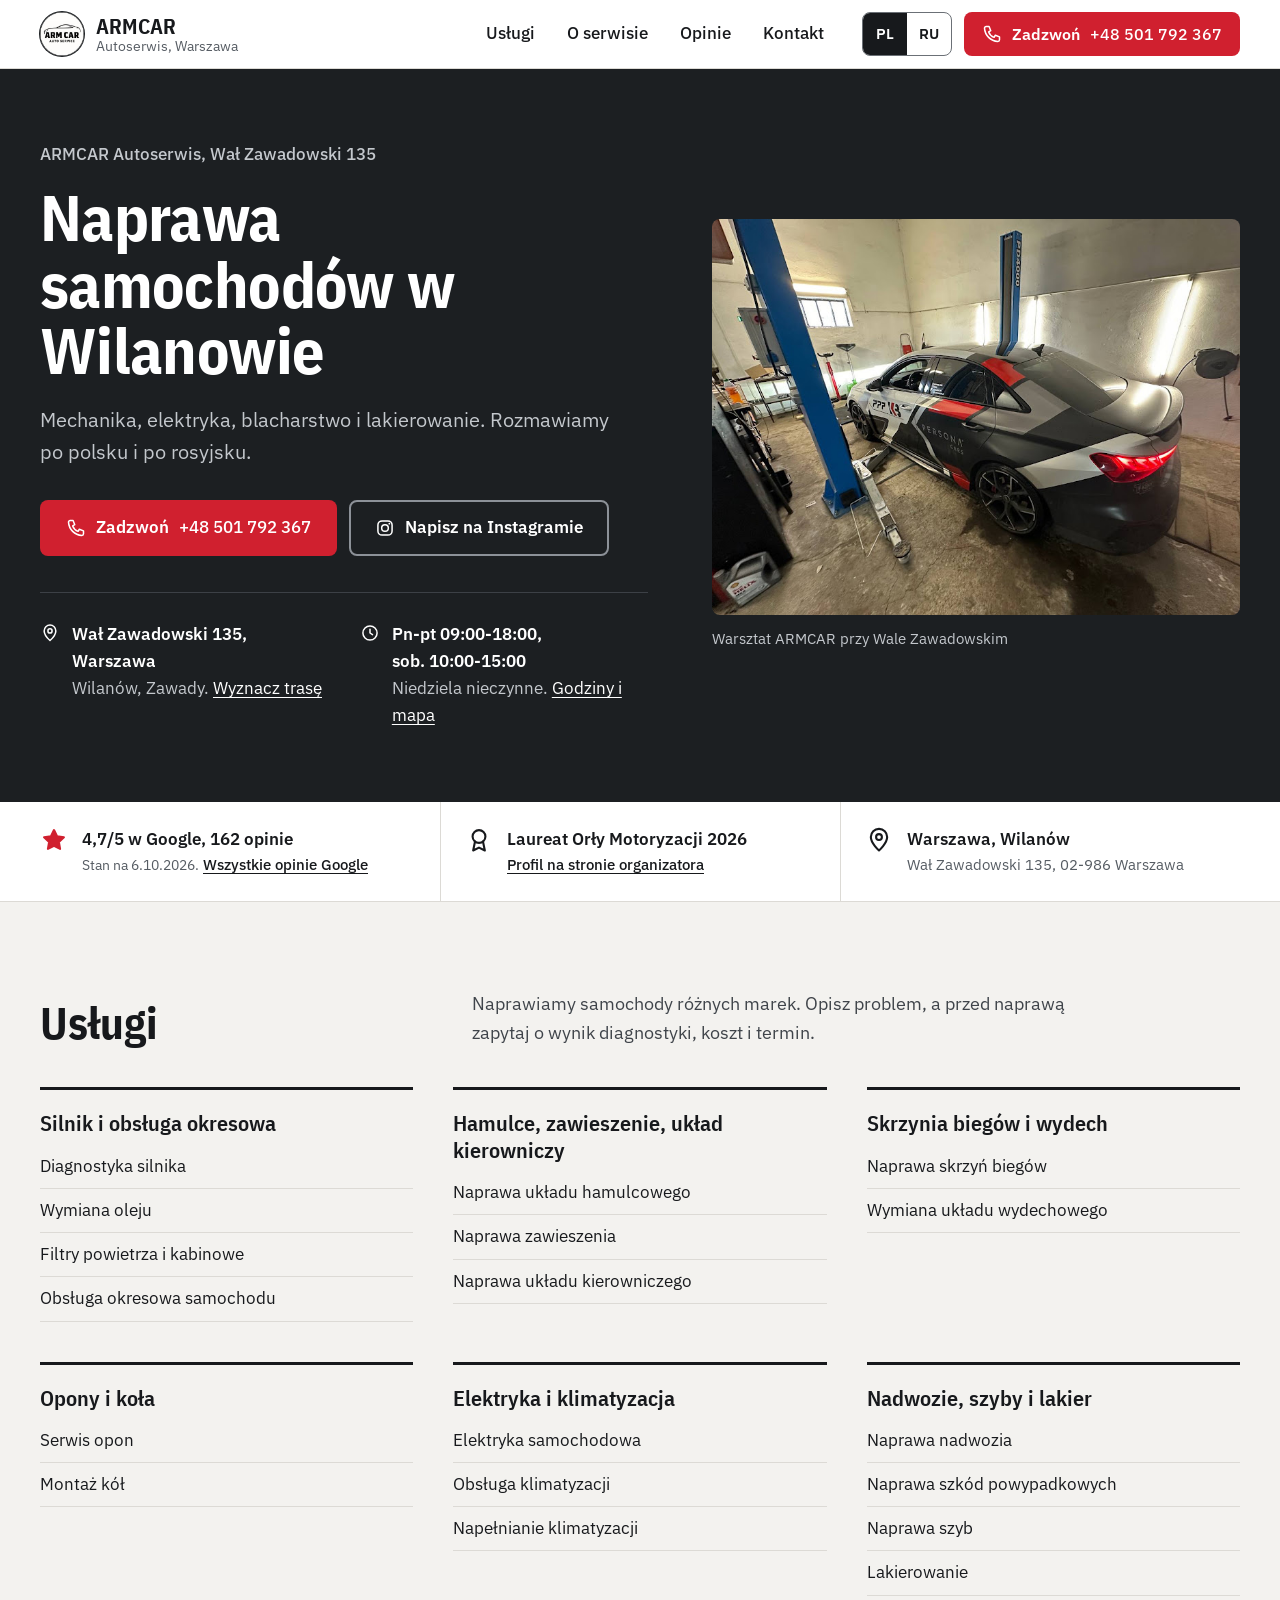
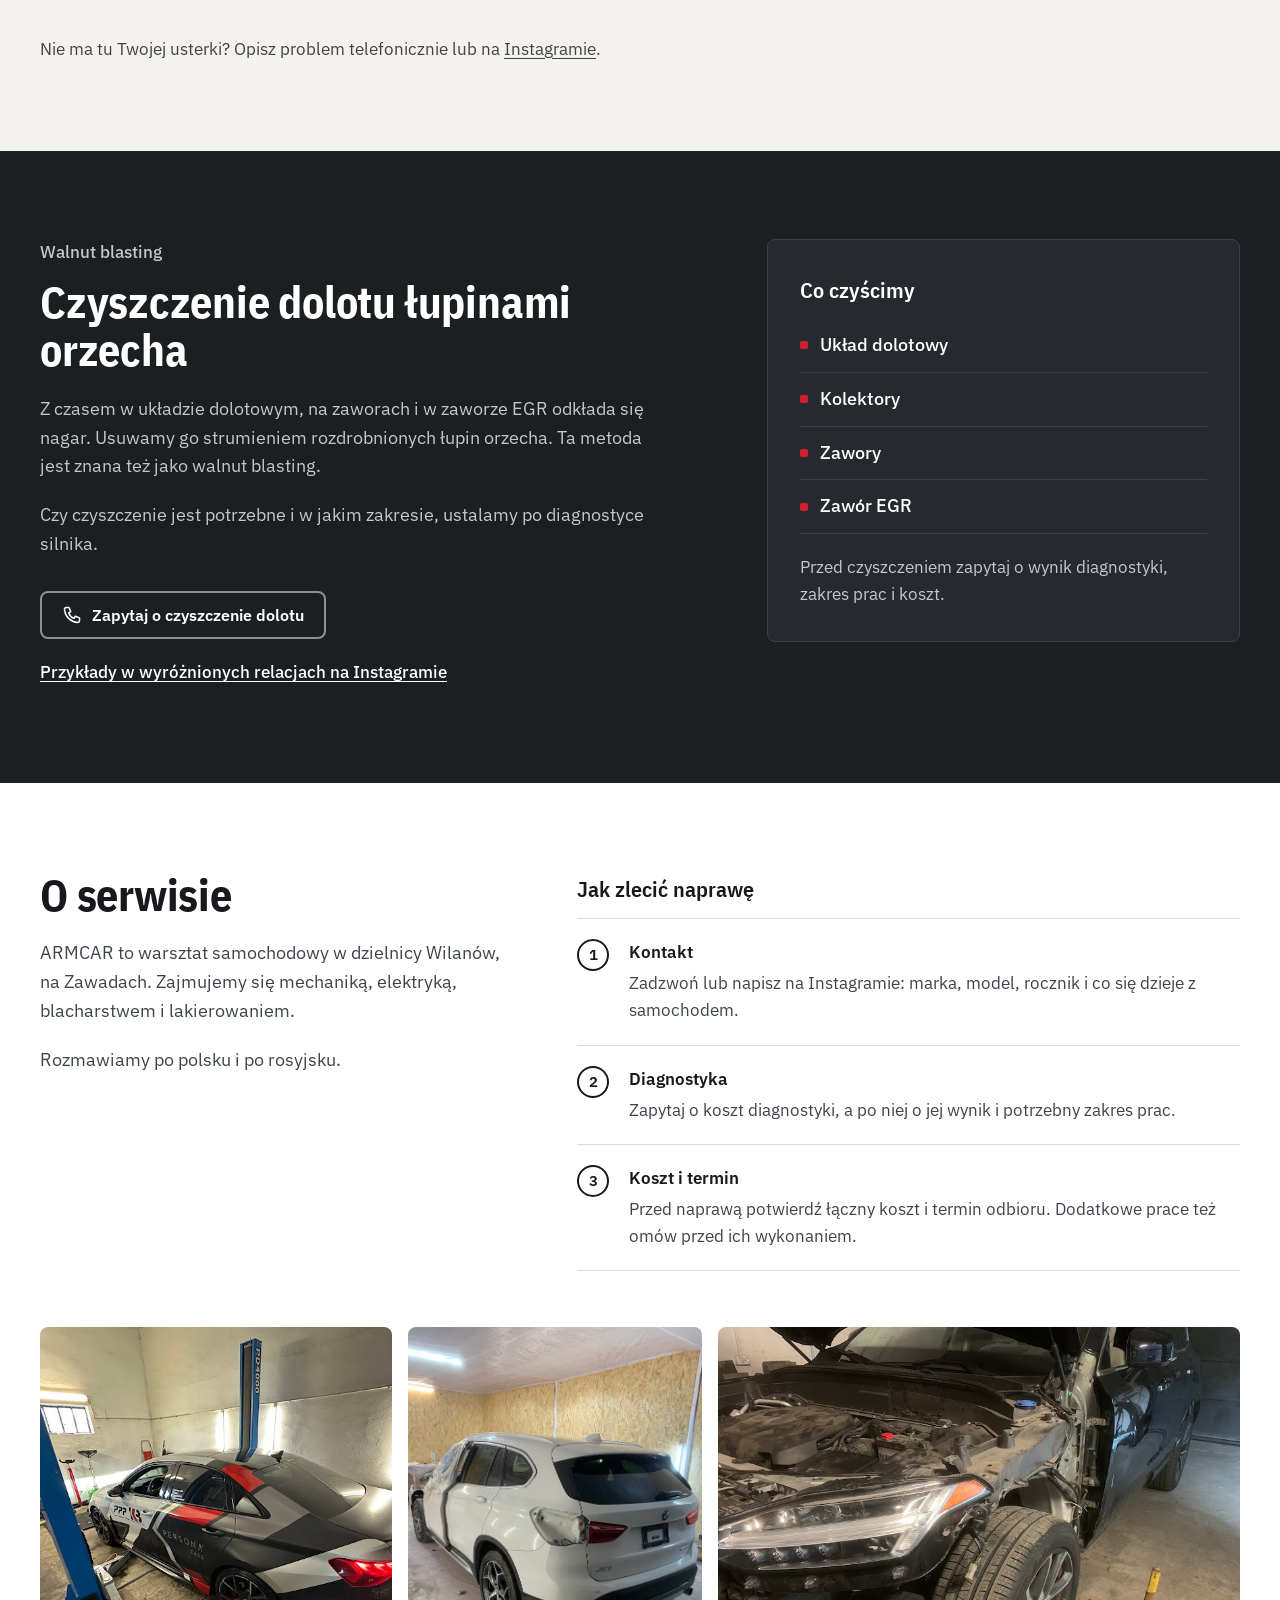
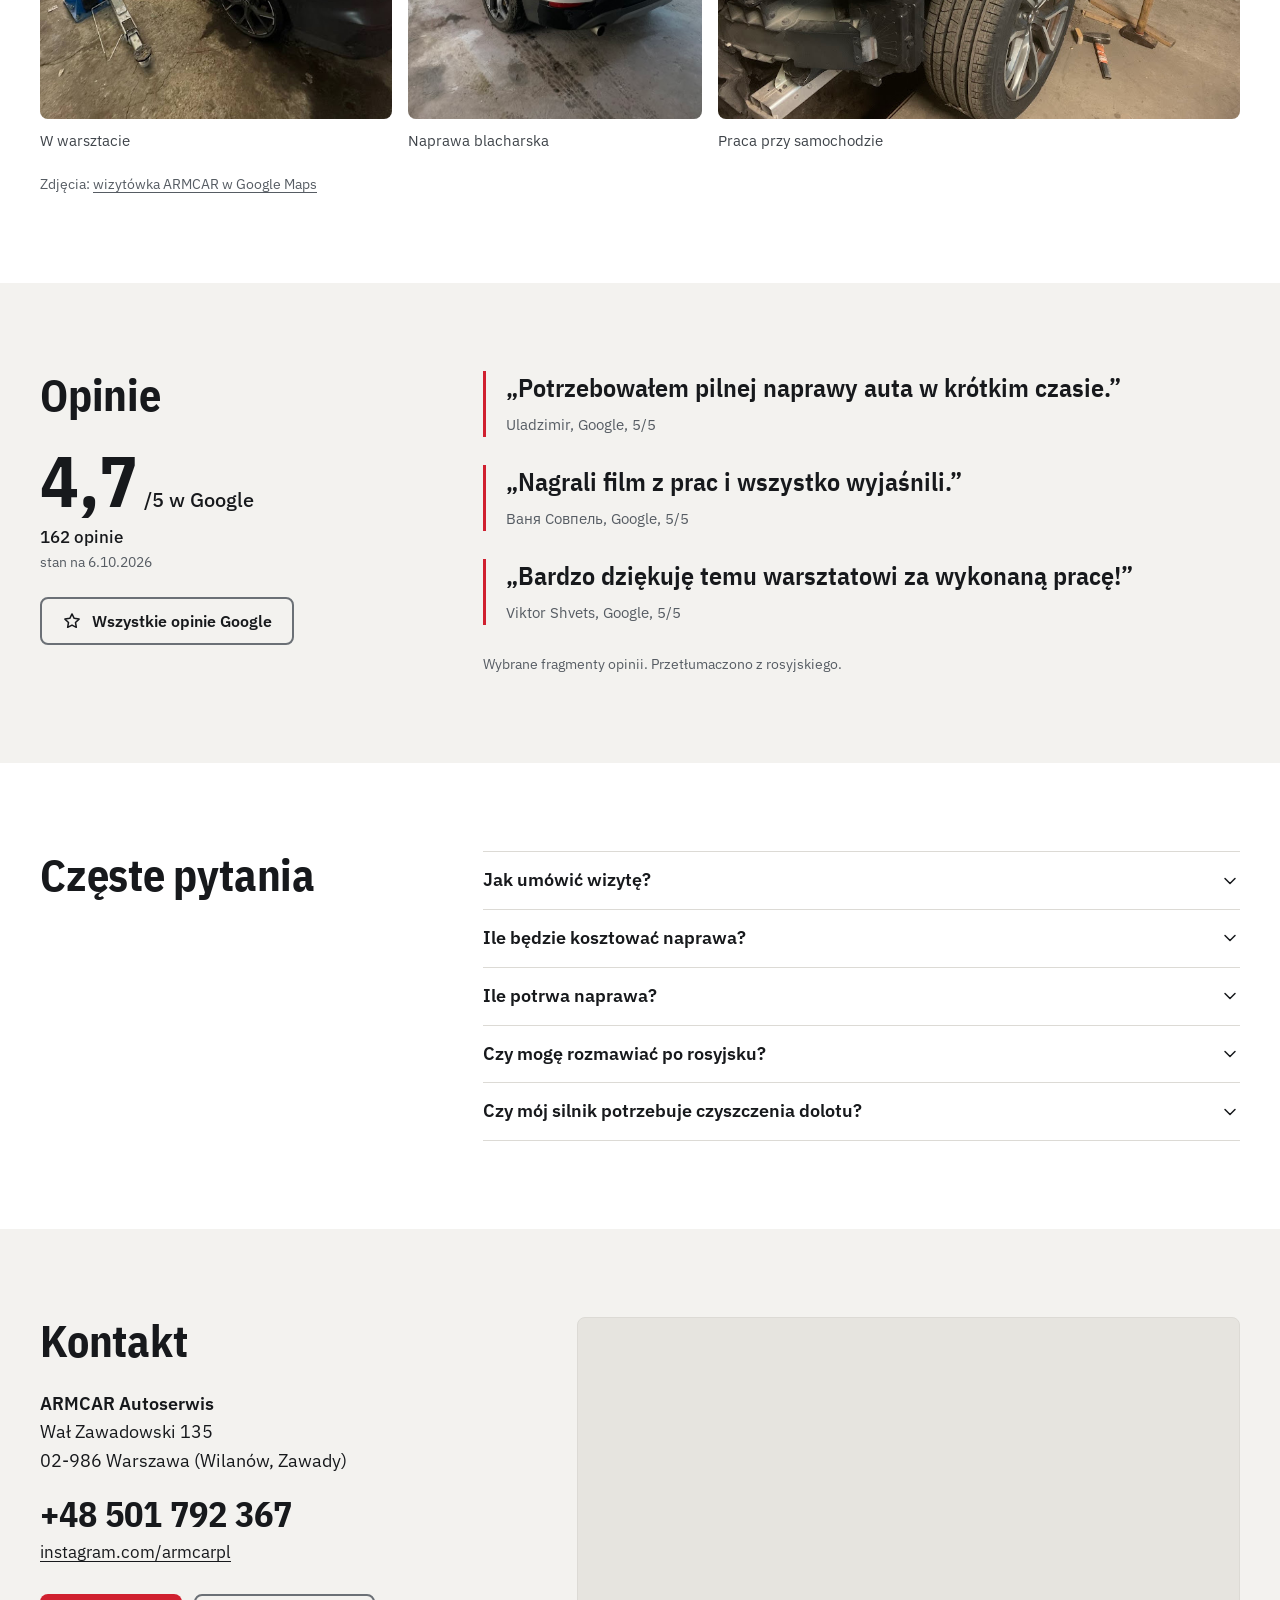
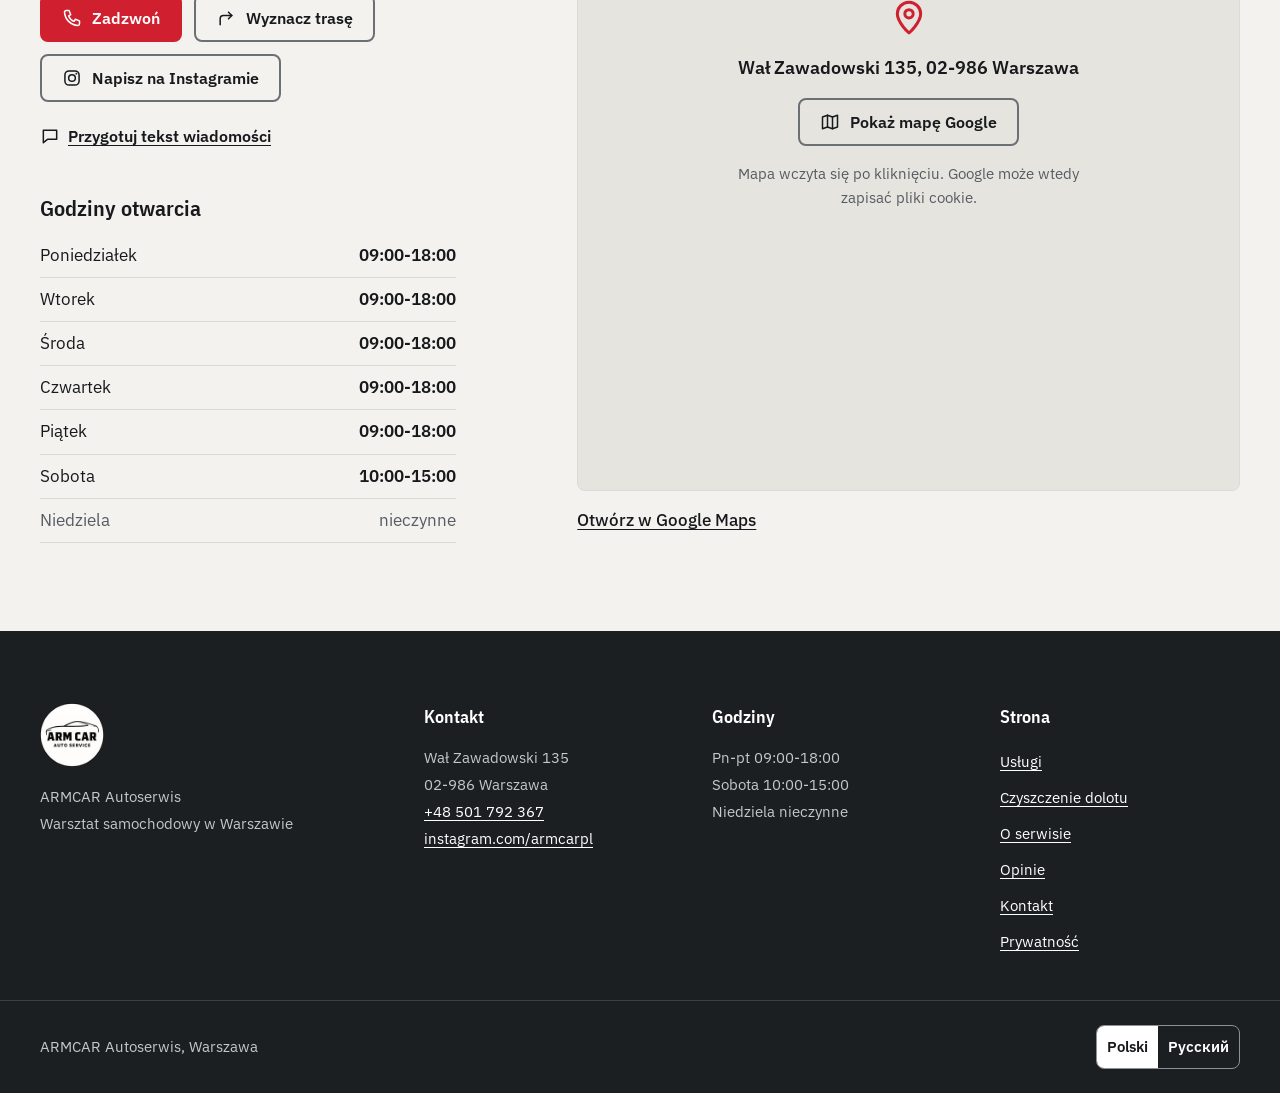
==== commit 41ff77ea: "Apply independent review fixes to ARMCAR content and preview indexing" ====
--- a/index.html
+++ b/index.html
@@ -3,6 +3,7 @@
 <head>
   <meta charset="utf-8">
   <meta name="viewport" content="width=device-width, initial-scale=1, viewport-fit=cover">
+  <meta name="robots" content="noindex, follow">
   <title>ARMCAR Autoserwis Warszawa Wilanów: diagnostyka i naprawa samochodów</title>
   <meta name="description" content="ARMCAR Autoserwis, Wał Zawadowski 135, Warszawa. Diagnostyka, mechanika, elektryka, blacharstwo, lakierowanie, klimatyzacja i czyszczenie dolotu łupinami orzecha. Tel. +48 501 792 367.">
   <link rel="canonical" href="https://mrabets.github.io/armcar-autoserwis/">
@@ -31,7 +32,6 @@
     "@context": "https://schema.org",
     "@type": "AutoRepair",
     "name": "ARMCAR Autoserwis",
-    "url": "https://mrabets.github.io/armcar-autoserwis/",
     "telephone": "+48501792367",
     "address": {
       "@type": "PostalAddress",
@@ -153,7 +153,7 @@
             <li class="fact">
               <svg class="icon fact__icon" aria-hidden="true"><use href="#i-clock"/></svg>
               <span>
-                <strong class="fact__title">Pn-pt 09:00-18:00, sob. 10:00-15:00</strong>
+                <strong class="fact__title"><span class="nowrap">Pn-pt 09:00-18:00</span>, <span class="nowrap">sob. 10:00-15:00</span></strong>
                 <span class="fact__text">Niedziela nieczynne. <a href="#kontakt">Godziny i mapa</a></span>
               </span>
             </li>
@@ -196,7 +196,7 @@
       <div class="container">
         <div class="section-head">
           <h2 class="section-title" id="services-title">Usługi</h2>
-          <p class="section-lead">Naprawiamy samochody różnych marek. Zaczynamy od diagnostyki, a zakres prac i koszt uzgadniamy przed naprawą.</p>
+          <p class="section-lead">Naprawiamy samochody różnych marek. Opisz problem, a przed naprawą zapytaj o wynik diagnostyki, koszt i termin.</p>
         </div>
 
         <div class="services">
@@ -221,14 +221,13 @@
             <h3 class="service__title">Skrzynia biegów i wydech</h3>
             <ul class="service__list">
               <li>Naprawa skrzyń biegów</li>
-              <li>Naprawa układu wydechowego</li>
+              <li>Wymiana układu wydechowego</li>
             </ul>
           </article>
           <article class="service">
             <h3 class="service__title">Opony i koła</h3>
             <ul class="service__list">
               <li>Serwis opon</li>
-              <li>Wymiana opon</li>
               <li>Montaż kół</li>
             </ul>
           </article>
@@ -278,7 +277,7 @@
             <li>Zawory</li>
             <li>Zawór EGR</li>
           </ul>
-          <p class="feature__panel-note">Zakres prac i koszt uzgadniamy po diagnostyce, przed rozpoczęciem czyszczenia.</p>
+          <p class="feature__panel-note">Przed czyszczeniem zapytaj o wynik diagnostyki, zakres prac i koszt.</p>
         </div>
       </div>
     </section>
@@ -288,23 +287,23 @@
         <div class="about">
           <div class="about__intro">
             <h2 class="section-title" id="about-title">O serwisie</h2>
-            <p>ARMCAR to niezależny warsztat samochodowy w dzielnicy Wilanów, na Zawadach. Zajmujemy się mechaniką, elektryką, blacharstwem i lakierowaniem.</p>
-            <p>Klienci rozmawiają z administratorem, który wyjaśnia wynik diagnostyki i uzgadnia prace. Rozmawiamy po polsku i po rosyjsku.</p>
+            <p>ARMCAR to warsztat samochodowy w dzielnicy Wilanów, na Zawadach. Zajmujemy się mechaniką, elektryką, blacharstwem i lakierowaniem.</p>
+            <p>Rozmawiamy po polsku i po rosyjsku.</p>
           </div>
           <div class="about__process">
-            <h3 class="about__subtitle">Jak pracujemy</h3>
+            <h3 class="about__subtitle">Jak zlecić naprawę</h3>
             <ol class="steps">
               <li class="step">
                 <h4 class="step__title">Kontakt</h4>
                 <p>Zadzwoń lub napisz na Instagramie: marka, model, rocznik i co się dzieje z samochodem.</p>
               </li>
               <li class="step">
-                <h4 class="step__title">Diagnostyka i uzgodnienie</h4>
-                <p>Sprawdzamy samochód, wyjaśniamy wynik i uzgadniamy zakres prac oraz koszt.</p>
+                <h4 class="step__title">Diagnostyka</h4>
+                <p>Zapytaj o koszt diagnostyki, a po niej o jej wynik i potrzebny zakres prac.</p>
               </li>
               <li class="step">
-                <h4 class="step__title">Naprawa</h4>
-                <p>Wykonujemy uzgodnione prace. Na prośbę wysyłamy zdjęcia lub wideo z naprawy.</p>
+                <h4 class="step__title">Koszt i termin</h4>
+                <p>Przed naprawą potwierdź łączny koszt i termin odbioru. Dodatkowe prace też omów przed ich wykonaniem.</p>
               </li>
             </ol>
           </div>
@@ -373,7 +372,7 @@
           <details class="faq__item">
             <summary class="faq__question">Ile będzie kosztować naprawa?<svg class="icon faq__icon" aria-hidden="true"><use href="#i-chevron"/></svg></summary>
             <div class="faq__answer">
-              <p>Cena zależy od usterki i potrzebnych części. Przy zapisie zapytaj o koszt diagnostyki. Przed zleceniem naprawy potwierdź łączną kwotę do zapłaty za części i robociznę, z VAT. Dodatkowe prace również wymagają uzgodnienia.</p>
+              <p>Cena zależy od usterki i potrzebnych części. Przy zapisie zapytaj o koszt diagnostyki. Przed zleceniem naprawy potwierdź łączną kwotę do zapłaty za części i robociznę, z VAT. Dodatkowe prace również omów przed ich wykonaniem.</p>
             </div>
           </details>
           <details class="faq__item">
@@ -467,7 +466,7 @@
     <div class="container site-footer__grid">
       <div class="site-footer__brand">
         <img class="brand__logo brand__logo--large" src="assets/img/logo.jpg" width="150" height="150" alt="Logo ARMCAR" loading="lazy" decoding="async">
-        <p>ARMCAR Autoserwis<br>Niezależny warsztat samochodowy w Warszawie</p>
+        <p>ARMCAR Autoserwis<br>Warsztat samochodowy w Warszawie</p>
       </div>
       <div>
         <h2 class="site-footer__heading">Kontakt</h2>
@@ -480,7 +479,7 @@
       </div>
       <div>
         <h2 class="site-footer__heading">Godziny</h2>
-        <p>Pn-pt 09:00-18:00<br>Sobota 10:00-15:00<br>Niedziela nieczynne</p>
+        <p><span class="nowrap">Pn-pt 09:00-18:00</span><br><span class="nowrap">Sobota 10:00-15:00</span><br>Niedziela nieczynne</p>
       </div>
       <div>
         <h2 class="site-footer__heading">Strona</h2>
--- a/assets/css/styles.css
+++ b/assets/css/styles.css
@@ -141,6 +141,10 @@
   border: 0;
 }
 
+.nowrap {
+  white-space: nowrap;
+}
+
 .skip-link {
   position: absolute;
   top: 0.5rem;
